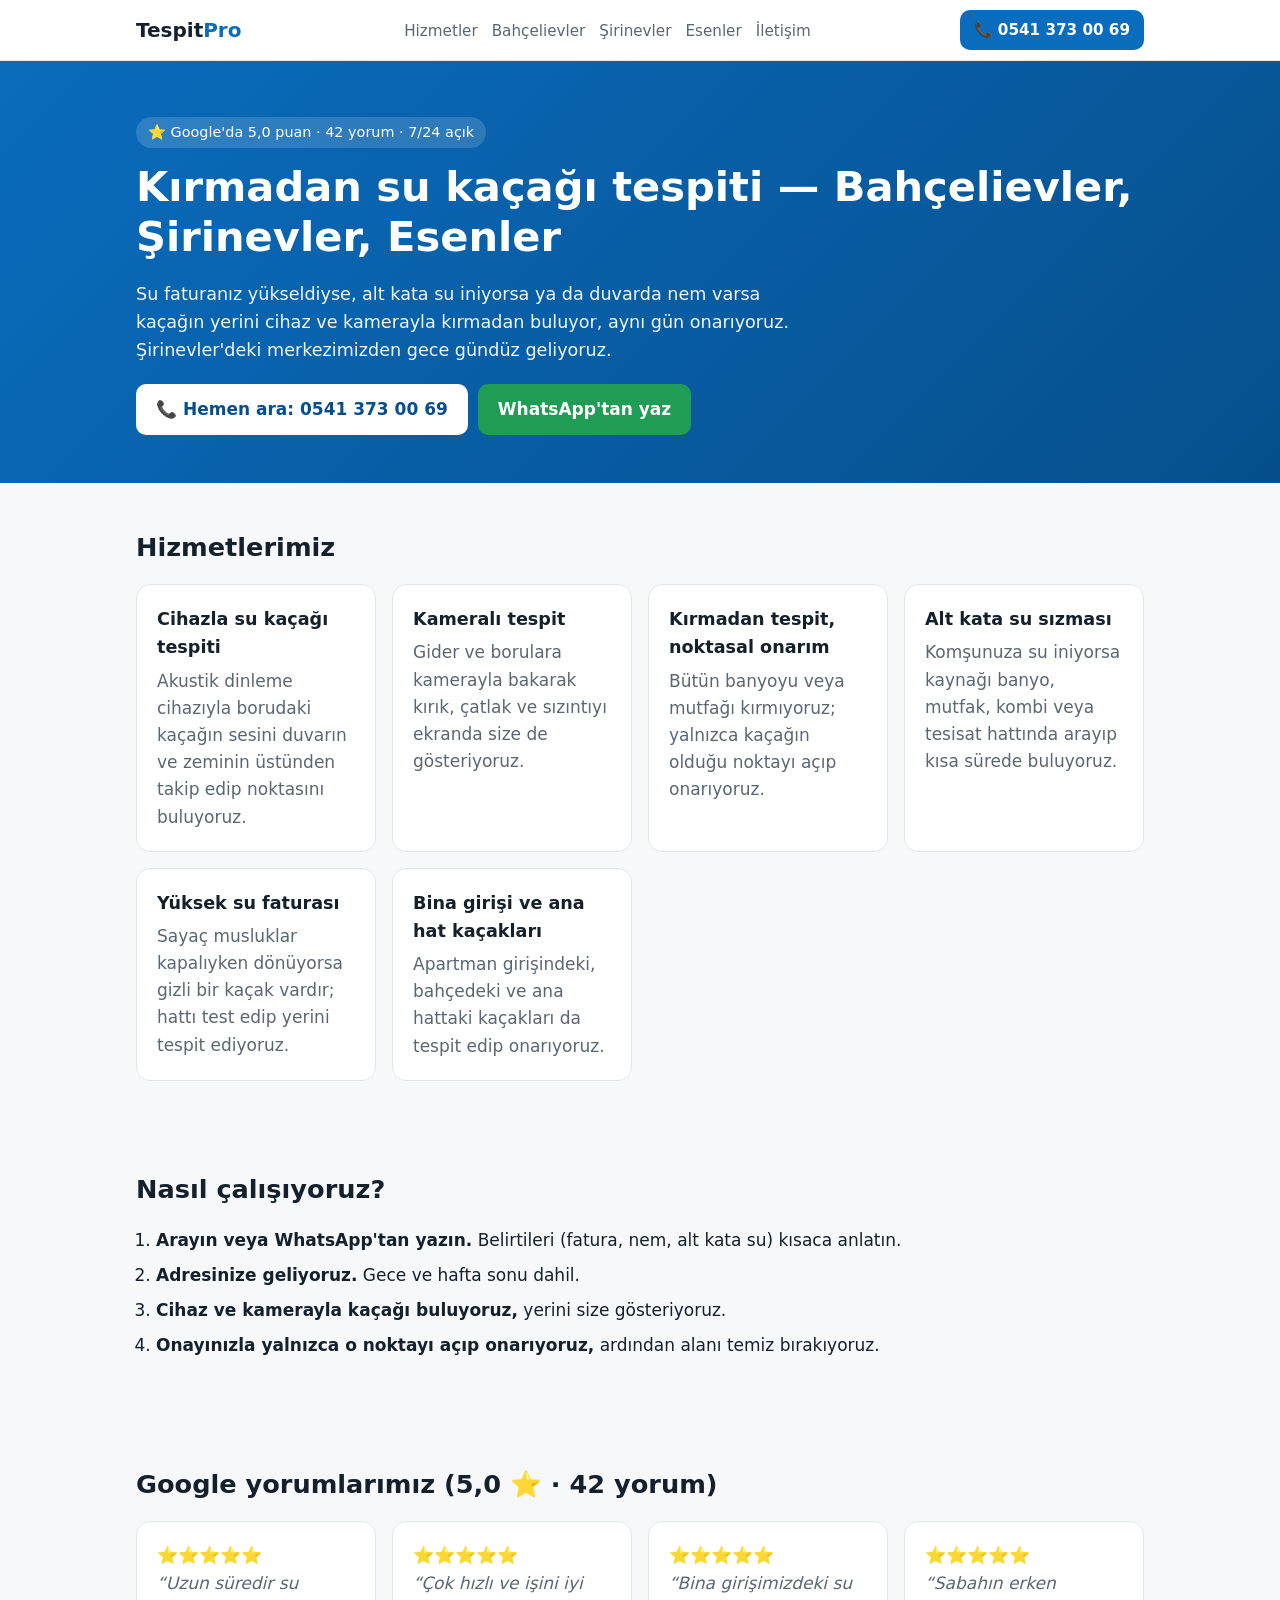
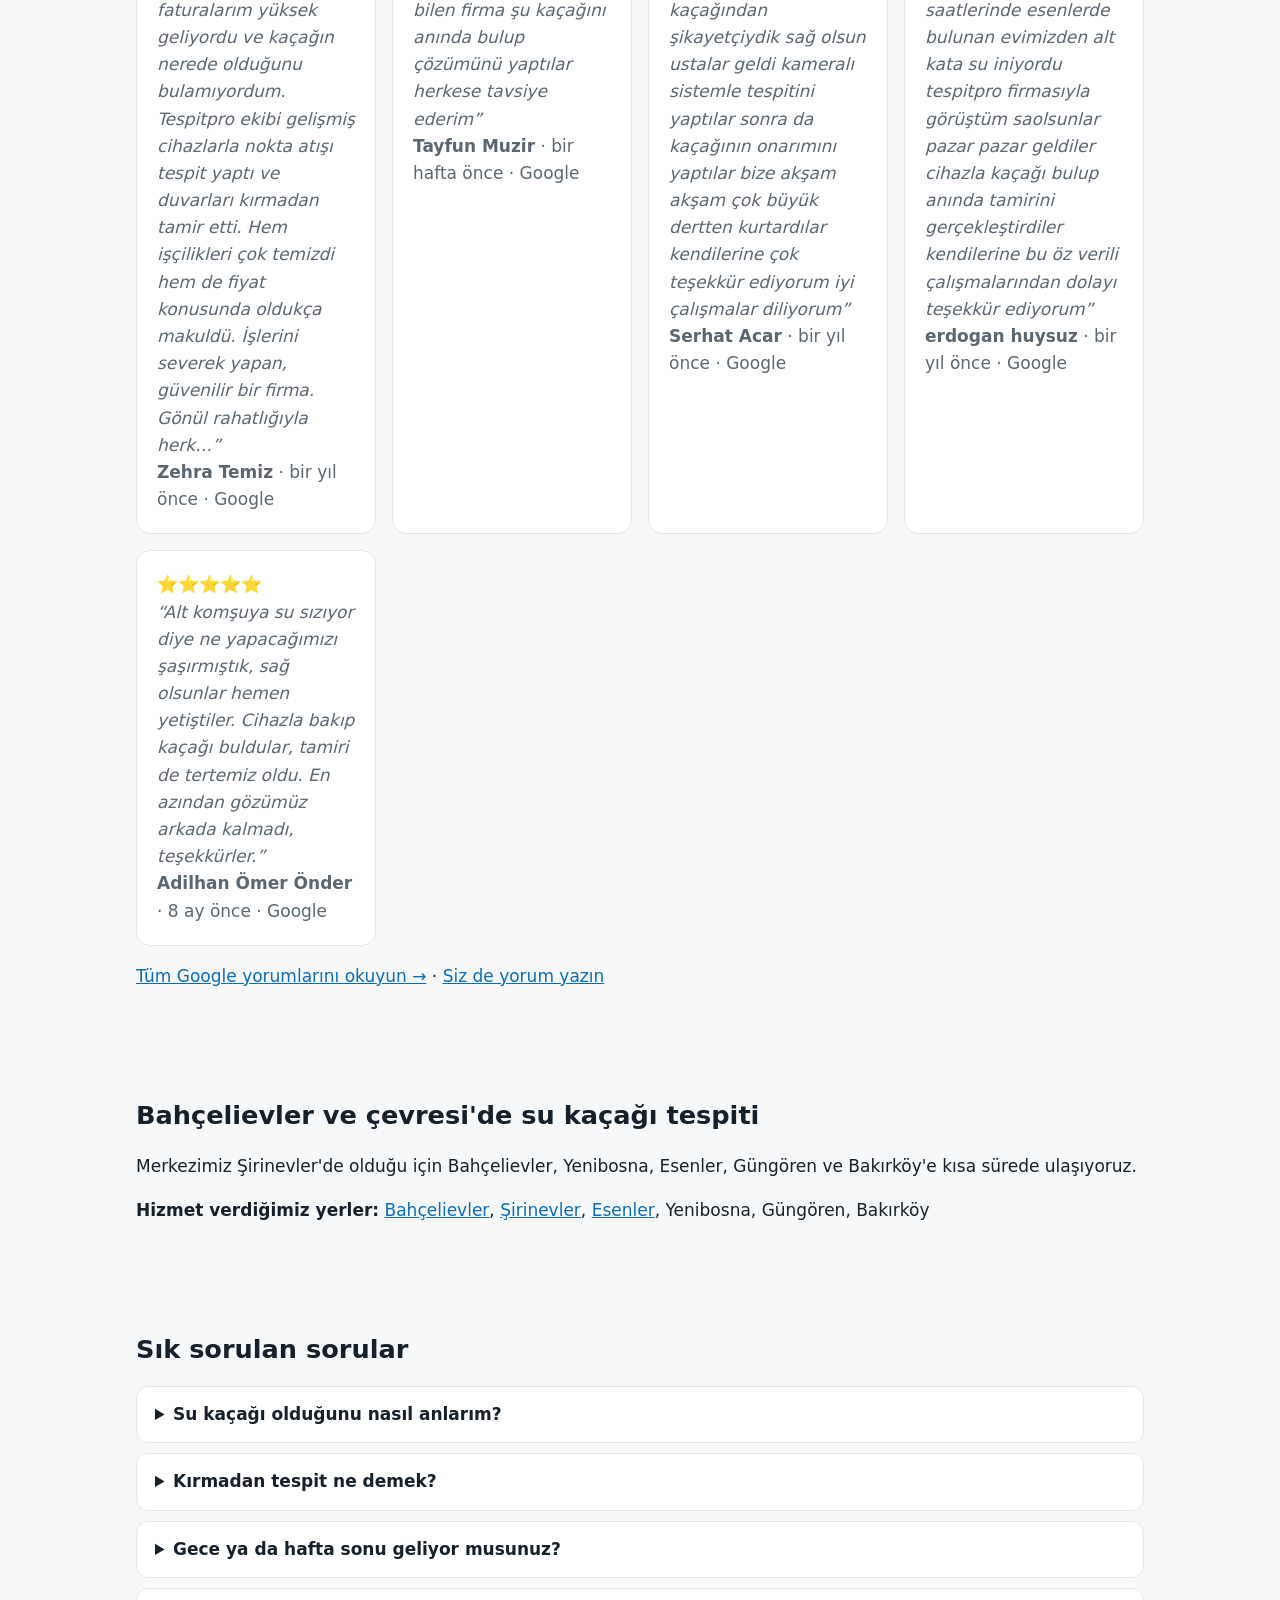
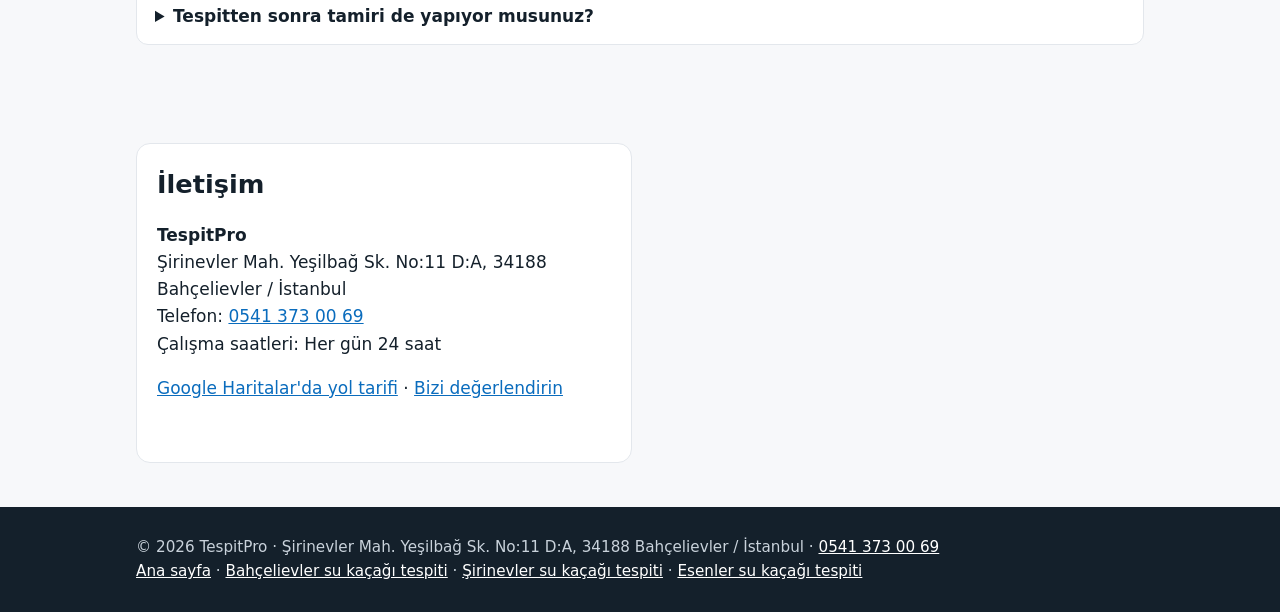
==== docs/index.html @ 996f7b0e "TespitPro site ilk sürüm" ====
<!doctype html>
<html lang="tr"><head>
<meta charset="utf-8"><meta name="viewport" content="width=device-width,initial-scale=1">
<title>TespitPro | Kırmadan Su Kaçağı Tespiti Bahçelievler · 7/24</title>
<meta name="description" content="Bahçelievler, Şirinevler ve Esenler'de cihazla ve kamerayla kırmadan su kaçağı tespiti ve onarımı. 7/24 hizmet: 0541 373 00 69.">
<link rel="canonical" href="https://bycasuz.github.io/tespitpro/">
<meta property="og:title" content="TespitPro | Kırmadan Su Kaçağı Tespiti Bahçelievler · 7/24"><meta property="og:description" content="Bahçelievler, Şirinevler ve Esenler'de cihazla ve kamerayla kırmadan su kaçağı tespiti ve onarımı. 7/24 hizmet: 0541 373 00 69.">
<meta property="og:type" content="website"><meta property="og:url" content="https://bycasuz.github.io/tespitpro/">
<meta property="og:locale" content="tr_TR">
<link rel="icon" href="logo.svg"><link rel="stylesheet" href="style.css">
<script type="application/ld+json">{"@context":"https://schema.org","@type":"Plumber","@id":"https://bycasuz.github.io/tespitpro/#isletme","name":"TespitPro","url":"https://bycasuz.github.io/tespitpro/","telephone":"+905413730069","image":"https://bycasuz.github.io/tespitpro/logo.svg","description":"Bahçelievler Şirinevler merkezli, cihazla ve kamerayla kırmadan su kaçağı tespiti ve onarımı. 7/24 hizmet.","address":{"@type":"PostalAddress","streetAddress":"Şirinevler Mah. Yeşilbağ Sk. No:11 D:A","addressLocality":"Bahçelievler","addressRegion":"İstanbul","postalCode":"34188","addressCountry":"TR"},"geo":{"@type":"GeoCoordinates","latitude":40.9978802,"longitude":28.8465744},"openingHoursSpecification":[{"@type":"OpeningHoursSpecification","dayOfWeek":["Monday","Tuesday","Wednesday","Thursday","Friday","Saturday","Sunday"],"opens":"00:00","closes":"23:59"}],"areaServed":[{"@type":"Place","name":"Bahçelievler, İstanbul"},{"@type":"Place","name":"Şirinevler, İstanbul"},{"@type":"Place","name":"Esenler, İstanbul"},{"@type":"Place","name":"Yenibosna, İstanbul"},{"@type":"Place","name":"Güngören, İstanbul"},{"@type":"Place","name":"Bakırköy, İstanbul"}],"hasMap":"https://maps.google.com/?cid=11539754779874183849","sameAs":["https://maps.google.com/?cid=11539754779874183849"],"knowsAbout":["Su kaçağı tespiti","Kırmadan su kaçağı tespiti","Kameralı su kaçağı tespiti","Su kaçağı onarımı"]}</script>
<script type="application/ld+json">{"@context":"https://schema.org","@type":"FAQPage","mainEntity":[{"@type":"Question","name":"Su kaçağı olduğunu nasıl anlarım?","acceptedAnswer":{"@type":"Answer","text":"En sık işaretler: su faturasının sebepsiz yükselmesi, musluklar kapalıyken sayacın dönmesi, alt kata su inmesi, duvarda veya zeminde nem, kabarma ve küf lekesi."}},{"@type":"Question","name":"Kırmadan tespit ne demek?","acceptedAnswer":{"@type":"Answer","text":"Kaçağın yeri duvar ve zemin kırılmadan, cihaz ve kamerayla bulunur. Onarım için yalnızca kaçağın olduğu nokta açılır; bütün banyo veya mutfak kırılmaz."}},{"@type":"Question","name":"Gece ya da hafta sonu geliyor musunuz?","acceptedAnswer":{"@type":"Answer","text":"Evet, 7 gün 24 saat çalışıyoruz. Alt kata su iniyorsa beklemeden arayın."}},{"@type":"Question","name":"Tespitten sonra tamiri de yapıyor musunuz?","acceptedAnswer":{"@type":"Answer","text":"Evet. Kaçağın yerini gösteriyor, onayınızla aynı ekip onarımı yapıyor."}}]}</script>
</head><body>
<header><div class="kap">
<a class="logo" href="./">Tespit<span>Pro</span></a>
<nav><a href="./#hizmetler">Hizmetler</a><a href="bahcelievler-su-kacagi-tespiti.html">Bahçelievler</a><a href="sirinevler-su-kacagi-tespiti.html">Şirinevler</a><a href="esenler-su-kacagi-tespiti.html">Esenler</a><a href="./#iletisim">İletişim</a></nav>
<a class="btn kucuk" href="tel:+905413730069">📞 0541 373 00 69</a>
</div></header>
<section class="hero"><div class="kap">
<div class="rozet">⭐ Google'da 5,0 puan · 42 yorum · 7/24 açık</div>
<h1>Kırmadan su kaçağı tespiti — Bahçelievler, Şirinevler, Esenler</h1>
<p>Su faturanız yükseldiyse, alt kata su iniyorsa ya da duvarda nem varsa kaçağın yerini cihaz ve kamerayla kırmadan buluyor, aynı gün onarıyoruz. Şirinevler'deki merkezimizden gece gündüz geliyoruz.</p>
<div class="btnler"><a class="btn" href="tel:+905413730069">📞 Hemen ara: 0541 373 00 69</a><a class="btn wa" href="https://wa.me/905413730069?text=Merhaba%2C%20su%20ka%C3%A7a%C4%9F%C4%B1%20tespiti%20i%C3%A7in%20bilgi%20almak%20istiyorum.">WhatsApp'tan yaz</a></div>
</div></section>
<main><section id="hizmetler"><div class="kap"><h2>Hizmetlerimiz</h2><div class="izgara">
<div class="kart"><h3>Cihazla su kaçağı tespiti</h3><p>Akustik dinleme cihazıyla borudaki kaçağın sesini duvarın ve zeminin üstünden takip edip noktasını buluyoruz.</p></div>
<div class="kart"><h3>Kameralı tespit</h3><p>Gider ve borulara kamerayla bakarak kırık, çatlak ve sızıntıyı ekranda size de gösteriyoruz.</p></div>
<div class="kart"><h3>Kırmadan tespit, noktasal onarım</h3><p>Bütün banyoyu veya mutfağı kırmıyoruz; yalnızca kaçağın olduğu noktayı açıp onarıyoruz.</p></div>
<div class="kart"><h3>Alt kata su sızması</h3><p>Komşunuza su iniyorsa kaynağı banyo, mutfak, kombi veya tesisat hattında arayıp kısa sürede buluyoruz.</p></div>
<div class="kart"><h3>Yüksek su faturası</h3><p>Sayaç musluklar kapalıyken dönüyorsa gizli bir kaçak vardır; hattı test edip yerini tespit ediyoruz.</p></div>
<div class="kart"><h3>Bina girişi ve ana hat kaçakları</h3><p>Apartman girişindeki, bahçedeki ve ana hattaki kaçakları da tespit edip onarıyoruz.</p></div>
</div></div></section><section><div class="kap"><h2>Nasıl çalışıyoruz?</h2><ol class="adim">
<li><strong>Arayın veya WhatsApp'tan yazın.</strong> Belirtileri (fatura, nem, alt kata su) kısaca anlatın.</li>
<li><strong>Adresinize geliyoruz.</strong> Gece ve hafta sonu dahil.</li>
<li><strong>Cihaz ve kamerayla kaçağı buluyoruz,</strong> yerini size gösteriyoruz.</li>
<li><strong>Onayınızla yalnızca o noktayı açıp onarıyoruz,</strong> ardından alanı temiz bırakıyoruz.</li>
</ol></div></section><section id="yorumlar"><div class="kap"><h2>Google yorumlarımız (5,0 ⭐ · 42 yorum)</h2><div class="izgara">
<div class="kart"><p>⭐⭐⭐⭐⭐</p><p class="yorum">“Uzun süredir su faturalarım yüksek geliyordu ve kaçağın nerede olduğunu bulamıyordum. Tespitpro ekibi gelişmiş cihazlarla nokta atışı tespit yaptı ve duvarları kırmadan tamir etti. Hem işçilikleri çok temizdi hem de fiyat konusunda oldukça makuldü. İşlerini severek yapan, güvenilir bir firma. Gönül rahatlığıyla herk…”</p><p><strong>Zehra Temiz</strong> · bir yıl önce · Google</p></div>
<div class="kart"><p>⭐⭐⭐⭐⭐</p><p class="yorum">“Çok hızlı ve işini iyi bilen firma şu kaçağını anında bulup çözümünü yaptılar herkese tavsiye ederim”</p><p><strong>Tayfun Muzir</strong> · bir hafta önce · Google</p></div>
<div class="kart"><p>⭐⭐⭐⭐⭐</p><p class="yorum">“Bina girişimizdeki su kaçağından şikayetçiydik sağ olsun ustalar geldi kameralı sistemle tespitini yaptılar sonra da kaçağının onarımını yaptılar bize akşam akşam çok büyük dertten kurtardılar kendilerine çok teşekkür ediyorum iyi çalışmalar diliyorum”</p><p><strong>Serhat Acar</strong> · bir yıl önce · Google</p></div>
<div class="kart"><p>⭐⭐⭐⭐⭐</p><p class="yorum">“Sabahın erken saatlerinde esenlerde bulunan evimizden alt kata su iniyordu tespitpro firmasıyla görüştüm saolsunlar pazar pazar geldiler cihazla kaçağı bulup anında tamirini gerçekleştirdiler kendilerine bu öz verili çalışmalarından dolayı teşekkür ediyorum”</p><p><strong>erdogan huysuz</strong> · bir yıl önce · Google</p></div>
<div class="kart"><p>⭐⭐⭐⭐⭐</p><p class="yorum">“Alt komşuya su sızıyor diye ne yapacağımızı şaşırmıştık, sağ olsunlar hemen yetiştiler. Cihazla bakıp kaçağı buldular, tamiri de tertemiz oldu. En azından gözümüz arkada kalmadı, teşekkürler.”</p><p><strong>Adilhan Ömer Önder</strong> · 8 ay önce · Google</p></div>
</div><p><a href="https://maps.google.com/?cid=11539754779874183849">Tüm Google yorumlarını okuyun →</a> · <a href="https://search.google.com/local/writereview?placeid=ChIJu-e2S3qlyhQRqUqEAdVxJaA">Siz de yorum yazın</a></p></div></section><section><div class="kap"><h2>Bahçelievler ve çevresi'de su kaçağı tespiti</h2><p>Merkezimiz Şirinevler'de olduğu için Bahçelievler, Yenibosna, Esenler, Güngören ve Bakırköy'e kısa sürede ulaşıyoruz.</p>
<p><strong>Hizmet verdiğimiz yerler:</strong> <a href="bahcelievler-su-kacagi-tespiti.html">Bahçelievler</a>, <a href="sirinevler-su-kacagi-tespiti.html">Şirinevler</a>, <a href="esenler-su-kacagi-tespiti.html">Esenler</a>, Yenibosna, Güngören, Bakırköy</p></div></section>
<section><div class="kap"><h2>Sık sorulan sorular</h2>
<details><summary>Su kaçağı olduğunu nasıl anlarım?</summary><p>En sık işaretler: su faturasının sebepsiz yükselmesi, musluklar kapalıyken sayacın dönmesi, alt kata su inmesi, duvarda veya zeminde nem, kabarma ve küf lekesi.</p></details>
<details><summary>Kırmadan tespit ne demek?</summary><p>Kaçağın yeri duvar ve zemin kırılmadan, cihaz ve kamerayla bulunur. Onarım için yalnızca kaçağın olduğu nokta açılır; bütün banyo veya mutfak kırılmaz.</p></details>
<details><summary>Gece ya da hafta sonu geliyor musunuz?</summary><p>Evet, 7 gün 24 saat çalışıyoruz. Alt kata su iniyorsa beklemeden arayın.</p></details>
<details><summary>Tespitten sonra tamiri de yapıyor musunuz?</summary><p>Evet. Kaçağın yerini gösteriyor, onayınızla aynı ekip onarımı yapıyor.</p></details>
</div></section>
<section id="iletisim"><div class="kap izgara">
<div class="nap"><h2>İletişim</h2>
<p><strong>TespitPro</strong><br>Şirinevler Mah. Yeşilbağ Sk. No:11 D:A, 34188 Bahçelievler / İstanbul<br>Telefon: <a href="tel:+905413730069">0541 373 00 69</a><br>Çalışma saatleri: Her gün 24 saat</p>
<p><a href="https://maps.google.com/?cid=11539754779874183849">Google Haritalar'da yol tarifi</a> · <a href="https://search.google.com/local/writereview?placeid=ChIJu-e2S3qlyhQRqUqEAdVxJaA">Bizi değerlendirin</a></p></div>
<iframe loading="lazy" title="TespitPro konumu" src="https://maps.google.com/maps?q=40.9978802,28.8465744&z=15&output=embed"></iframe>
</div></section>
</main>
<footer><div class="kap">© 2026 TespitPro · Şirinevler Mah. Yeşilbağ Sk. No:11 D:A, 34188 Bahçelievler / İstanbul · <a href="tel:+905413730069">0541 373 00 69</a><br>
<a href="./">Ana sayfa</a> · <a href="bahcelievler-su-kacagi-tespiti.html">Bahçelievler su kaçağı tespiti</a> · <a href="sirinevler-su-kacagi-tespiti.html">Şirinevler su kaçağı tespiti</a> · <a href="esenler-su-kacagi-tespiti.html">Esenler su kaçağı tespiti</a></div></footer>
<div class="sabit"><a class="btn" href="tel:+905413730069">📞 Ara</a><a class="btn wa" href="https://wa.me/905413730069?text=Merhaba%2C%20su%20ka%C3%A7a%C4%9F%C4%B1%20tespiti%20i%C3%A7in%20bilgi%20almak%20istiyorum.">WhatsApp</a></div>
</body></html>
---- docs/style.css ----
:root{--bg:#f7f8fa;--kart:#fff;--yazi:#14202b;--soluk:#5a6773;--ana:#0a6cbd;--ana2:#064f8c;--yesil:#1f9d55;--cizgi:#e3e7ec}
*{box-sizing:border-box}
body{margin:0;font:17px/1.6 system-ui,-apple-system,"Segoe UI",Roboto,Arial,sans-serif;background:var(--bg);color:var(--yazi)}
a{color:var(--ana)}
.kap{max-width:1040px;margin:0 auto;padding:0 16px}
header{background:#fff;border-bottom:1px solid var(--cizgi);position:sticky;top:0;z-index:5}
header .kap{display:flex;align-items:center;justify-content:space-between;gap:12px;padding-top:10px;padding-bottom:10px}
.logo{font-weight:800;font-size:1.25rem;color:var(--yazi);text-decoration:none}
.logo span{color:var(--ana)}
nav a{margin-left:14px;text-decoration:none;color:var(--soluk);font-size:.95rem}
.btn{display:inline-block;padding:12px 20px;border-radius:10px;font-weight:700;text-decoration:none;color:#fff;background:var(--ana)}
.btn:hover{background:var(--ana2)}
.btn.wa{background:var(--yesil)}
.btn.kucuk{padding:8px 14px;font-size:.95rem}
.hero{background:linear-gradient(135deg,#0a6cbd,#064f8c);color:#fff;padding:56px 0 48px}
.hero h1{font-size:clamp(1.7rem,4.5vw,2.6rem);line-height:1.2;margin:0 0 12px}
.hero p{font-size:1.1rem;max-width:680px;opacity:.95}
.hero .btnler{display:flex;flex-wrap:wrap;gap:10px;margin-top:20px}
.hero .btn{background:#fff;color:var(--ana2)}
.hero .btn.wa{background:var(--yesil);color:#fff}
.rozet{display:inline-block;background:rgba(255,255,255,.15);border-radius:999px;padding:4px 12px;font-size:.9rem;margin-bottom:14px}
section{padding:44px 0}
h2{font-size:1.6rem;margin:0 0 16px}
.izgara{display:grid;grid-template-columns:repeat(auto-fit,minmax(240px,1fr));gap:16px}
.kart{background:var(--kart);border:1px solid var(--cizgi);border-radius:14px;padding:20px}
.kart h3{margin:0 0 6px;font-size:1.1rem}
.kart p{margin:0;color:var(--soluk)}
ol.adim{padding-left:20px}ol.adim li{margin-bottom:8px}
details{background:#fff;border:1px solid var(--cizgi);border-radius:12px;padding:14px 18px;margin-bottom:10px}
summary{font-weight:700;cursor:pointer}
.yorum{font-style:italic}
.nap{background:#fff;border:1px solid var(--cizgi);border-radius:14px;padding:20px}
iframe{width:100%;height:320px;border:0;border-radius:14px}
footer{background:#14202b;color:#c9d2db;padding:28px 0;font-size:.95rem}
footer a{color:#fff}
.sabit{position:fixed;left:0;right:0;bottom:0;display:none;gap:8px;padding:10px 16px;background:#fff;border-top:1px solid var(--cizgi)}
.sabit .btn{flex:1;text-align:center}
@media(max-width:700px){nav{display:none}.sabit{display:flex}body{padding-bottom:70px}}
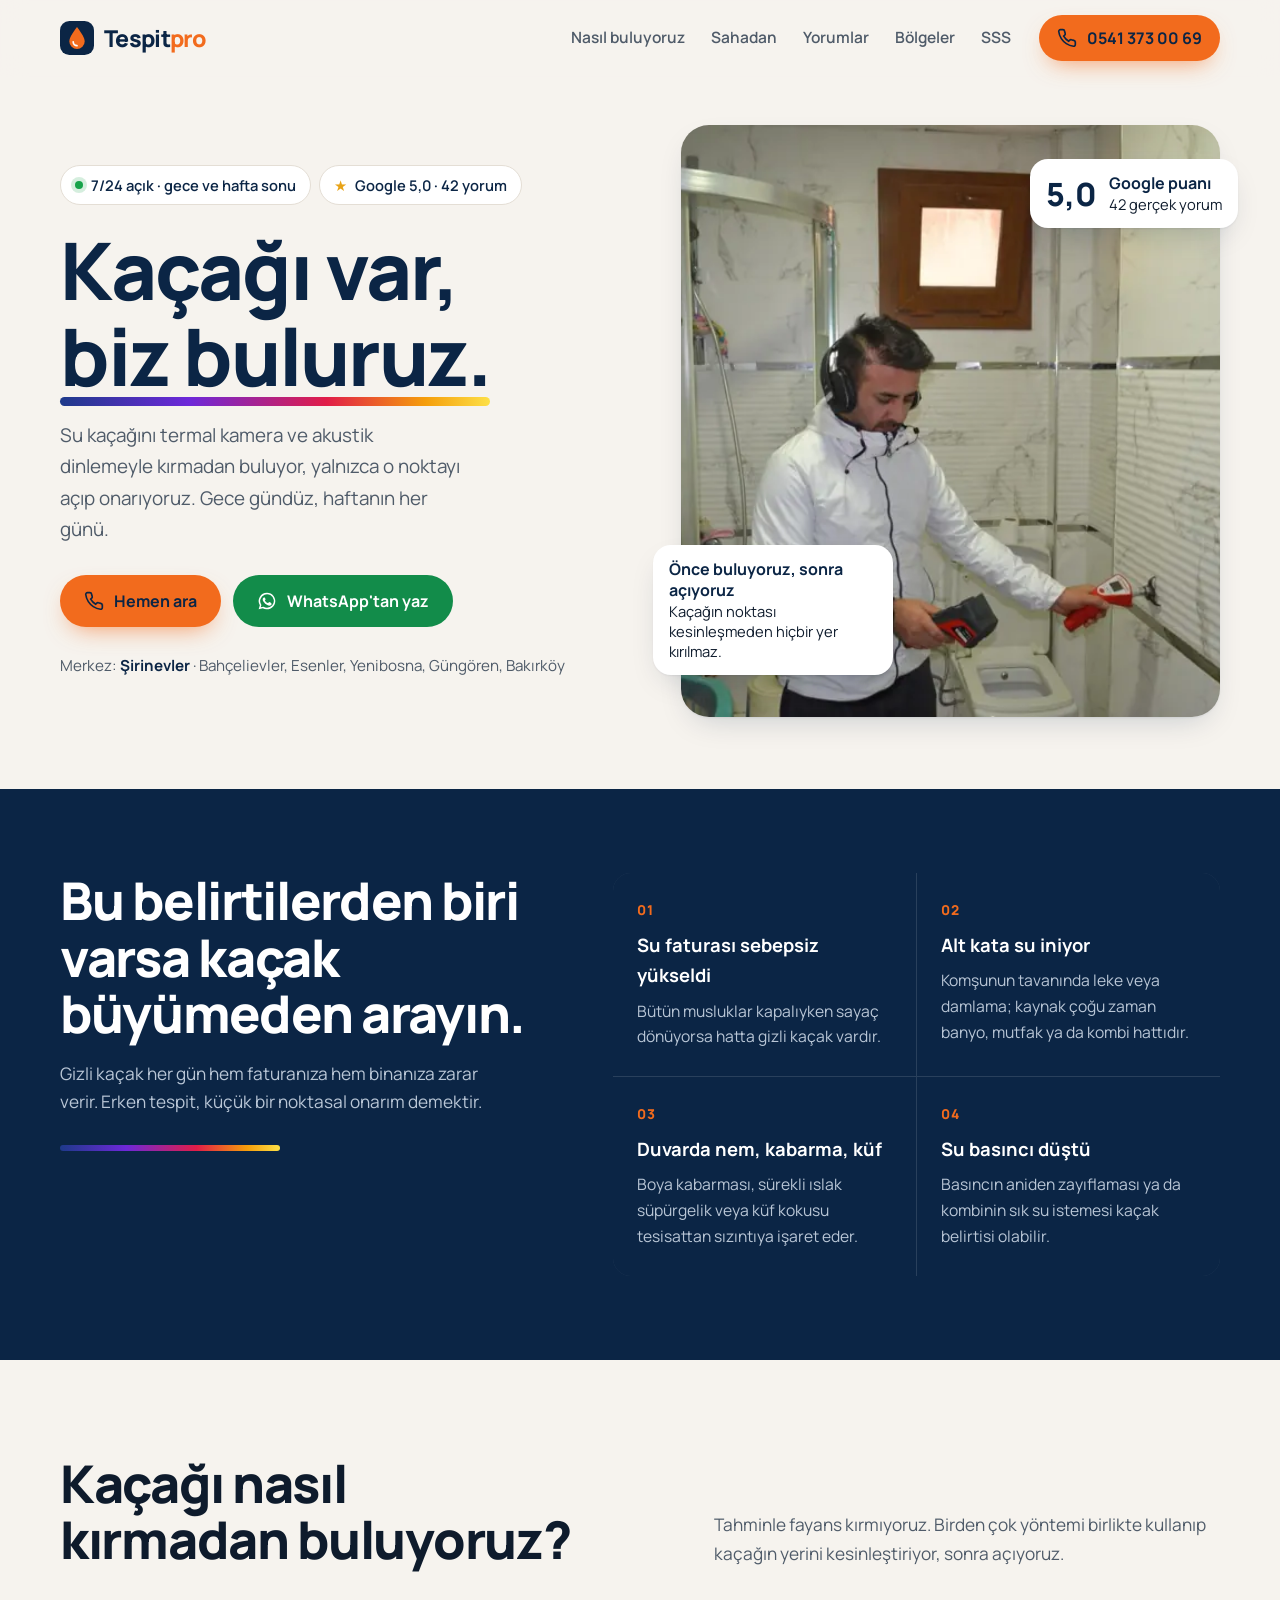
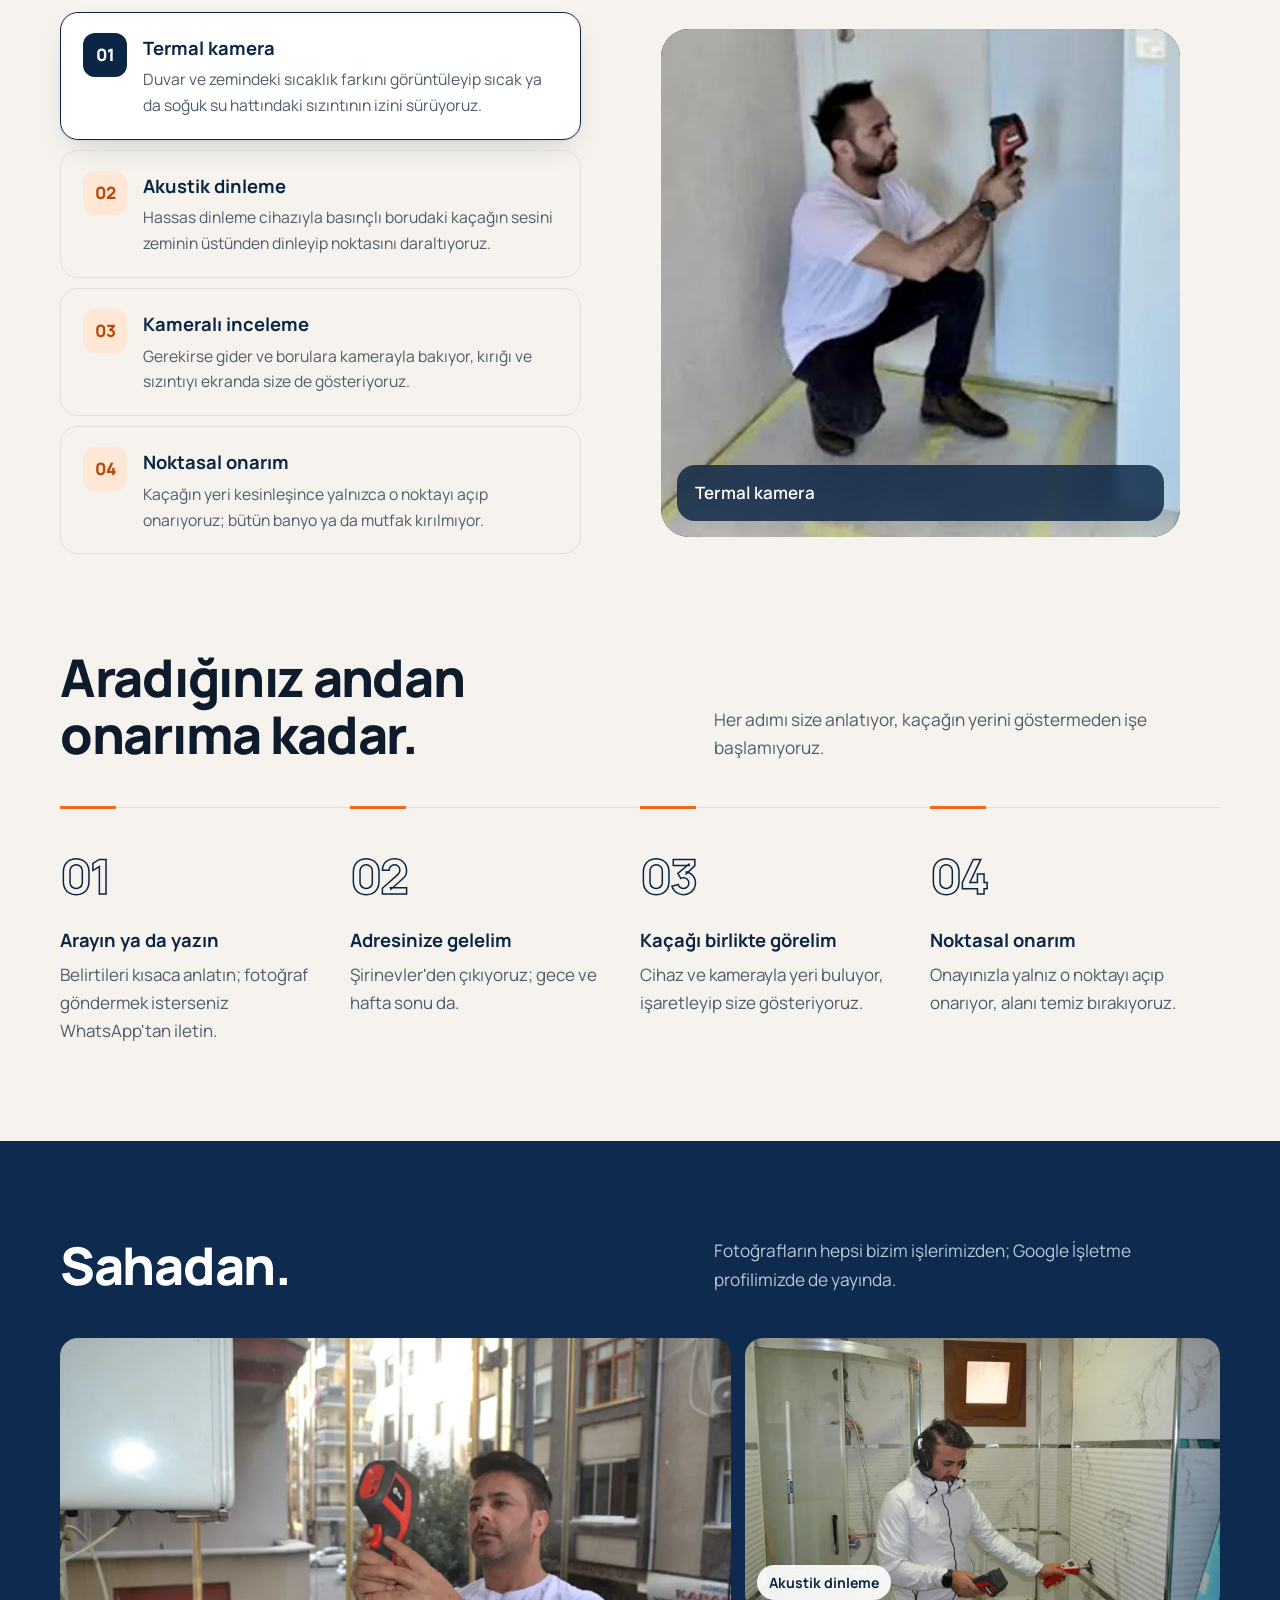
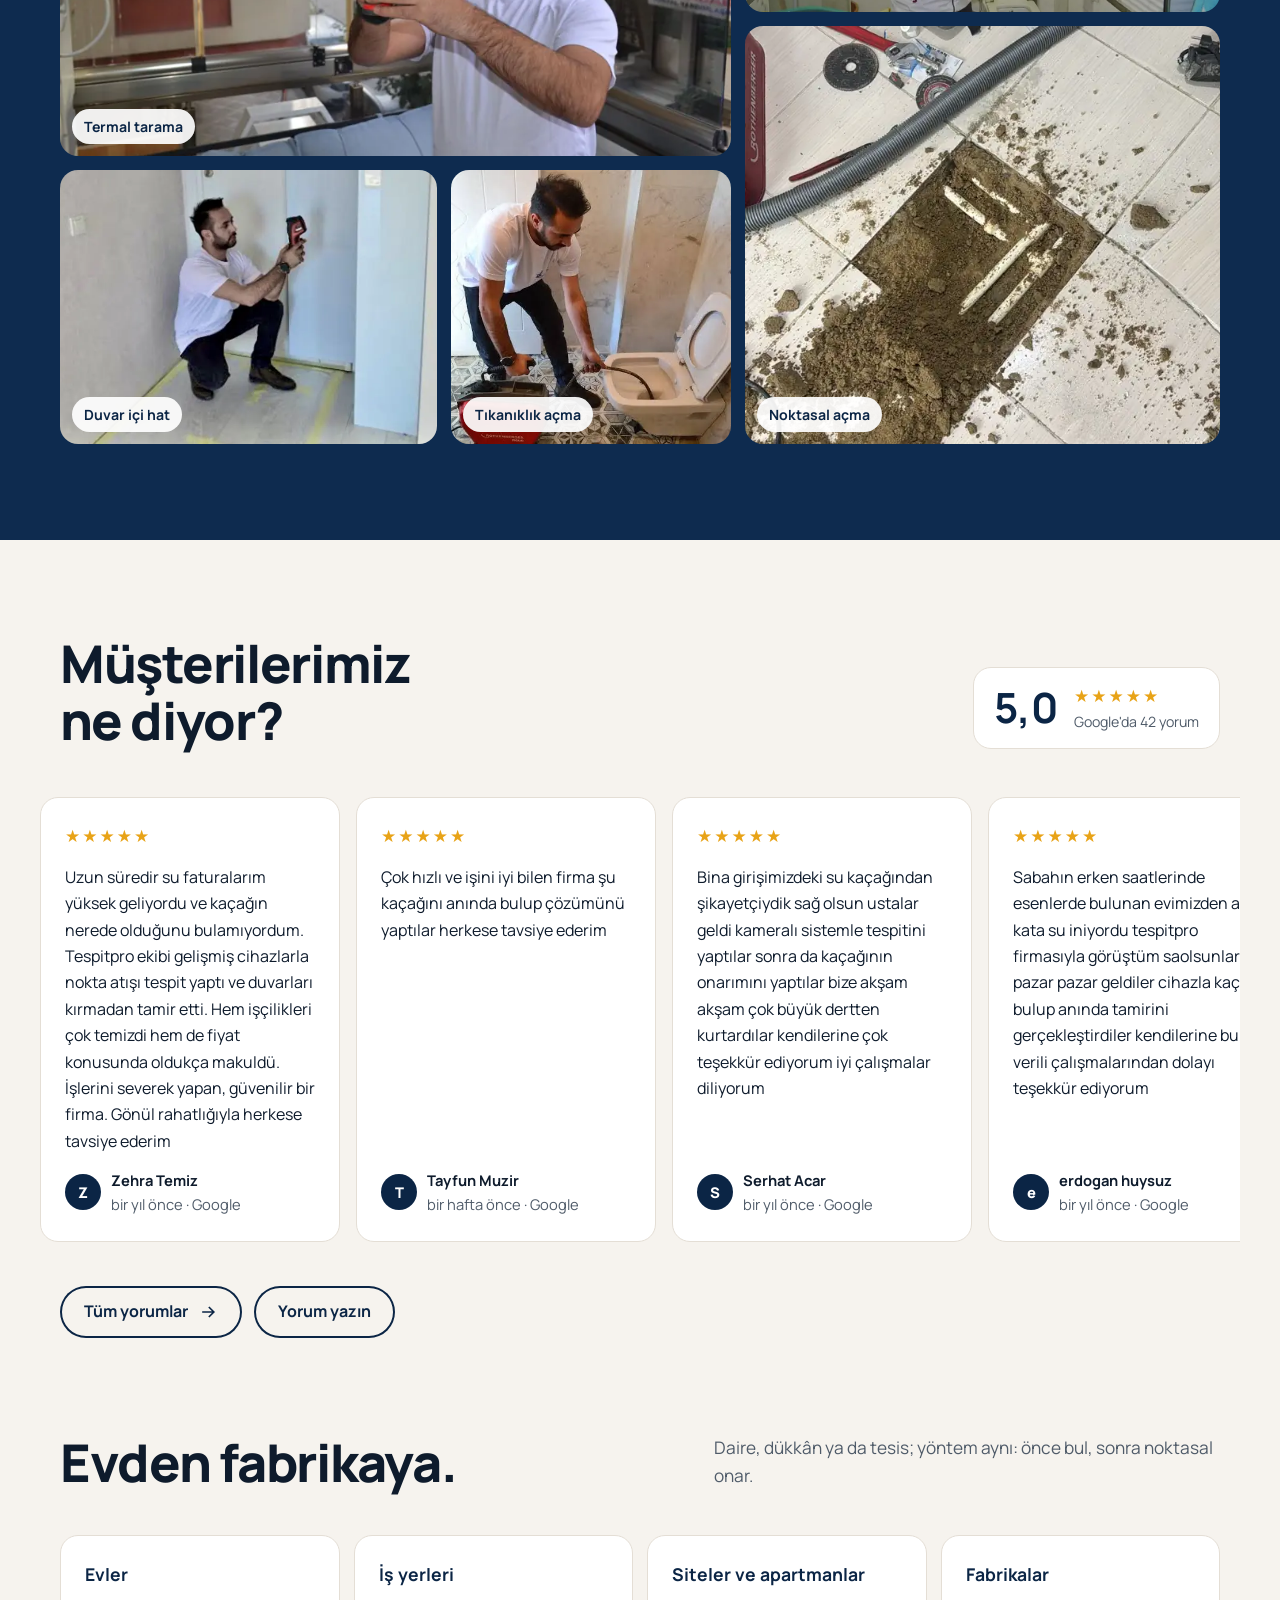
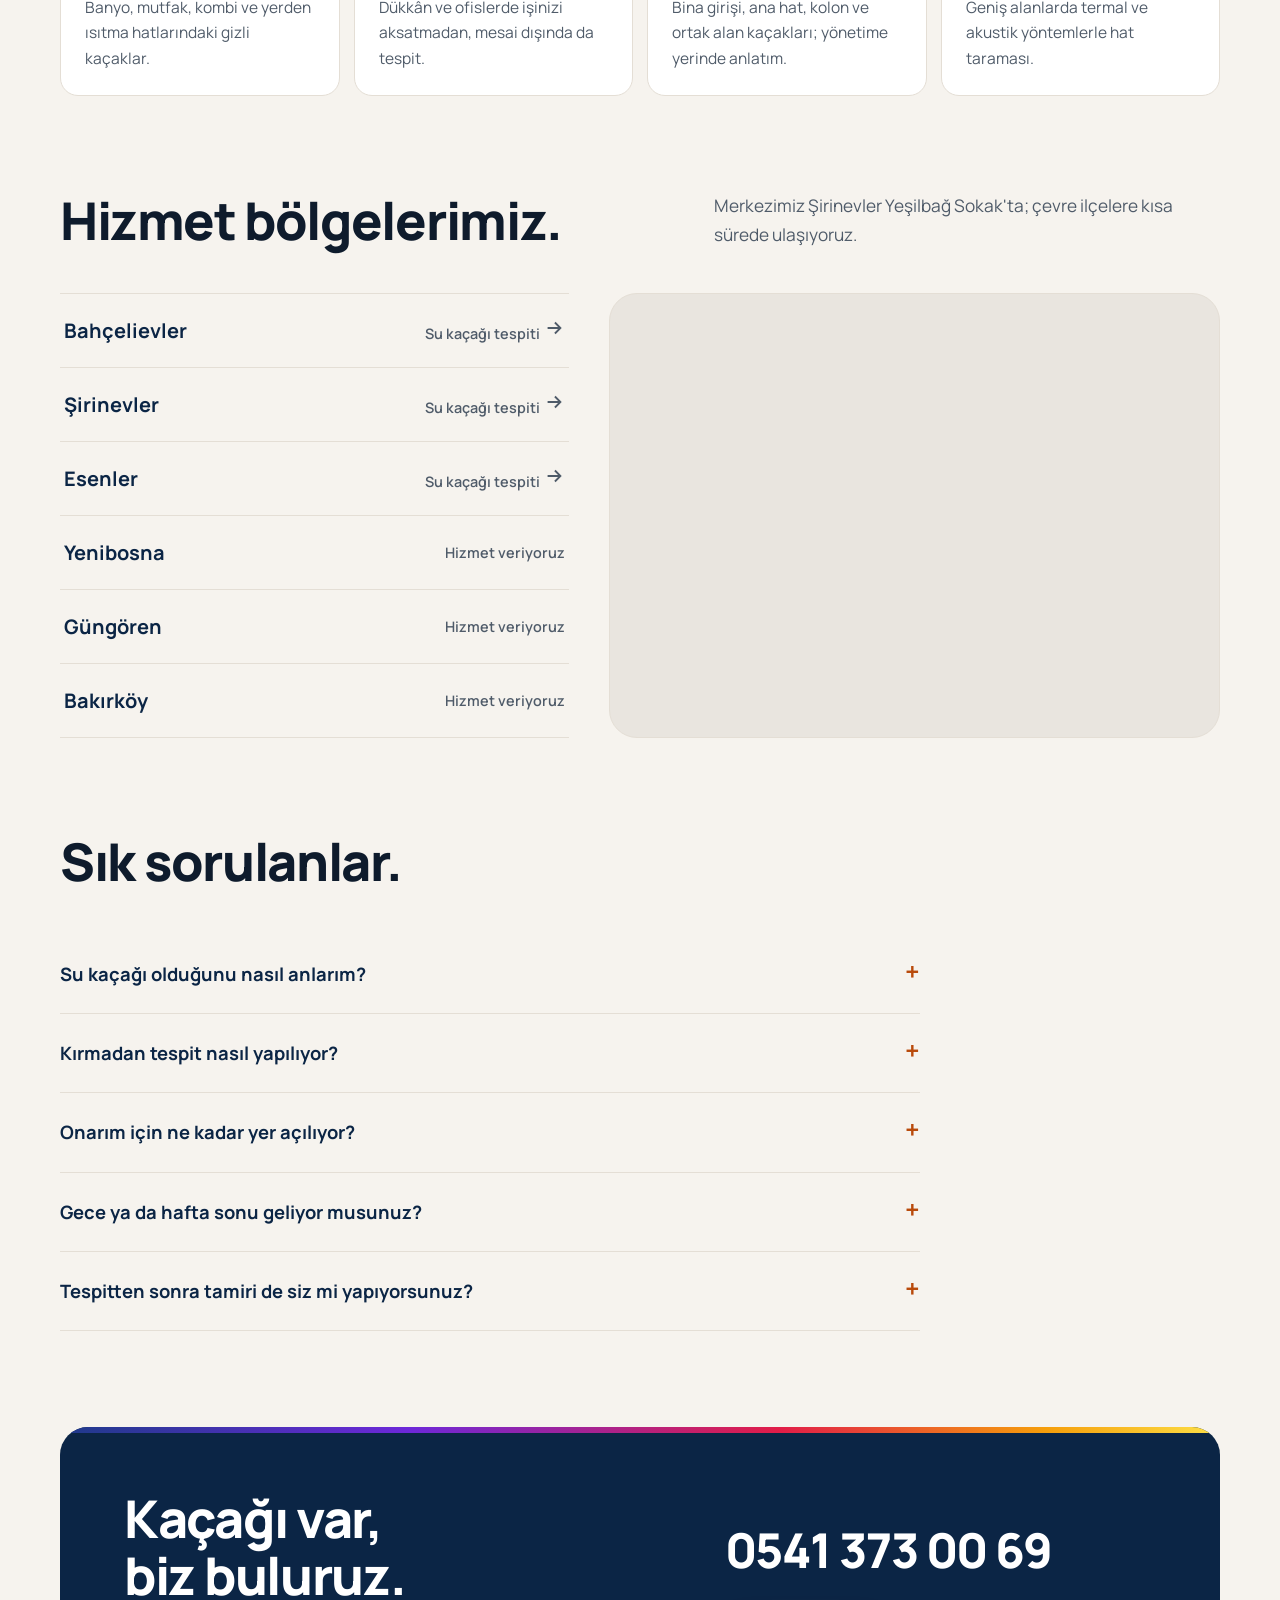
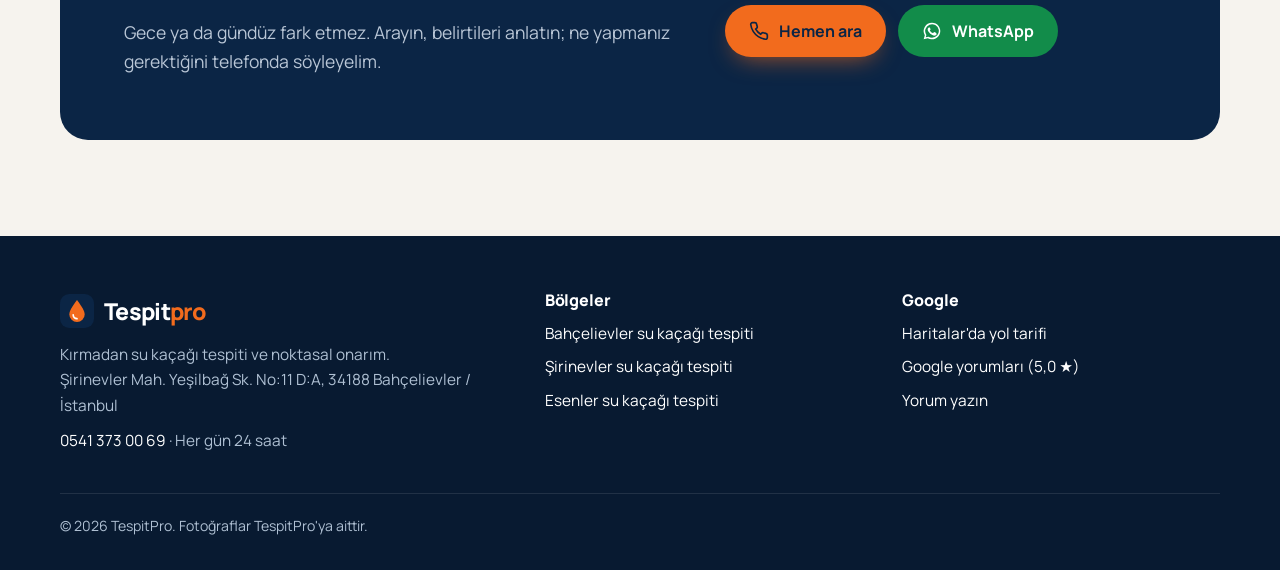
==== commit 4912d265: "Premium tasarım: gerçek fotoğraflar, canlı Google yorumları, yöntem sekmeleri, bölge sayfaları" ====
--- a/docs/index.html
+++ b/docs/index.html
@@ -1,61 +1,123 @@
 <!doctype html>
 <html lang="tr"><head>
-<meta charset="utf-8"><meta name="viewport" content="width=device-width,initial-scale=1">
-<title>TespitPro | Kırmadan Su Kaçağı Tespiti Bahçelievler · 7/24</title>
-<meta name="description" content="Bahçelievler, Şirinevler ve Esenler'de cihazla ve kamerayla kırmadan su kaçağı tespiti ve onarımı. 7/24 hizmet: 0541 373 00 69.">
+<meta charset="utf-8"><meta name="viewport" content="width=device-width,initial-scale=1,viewport-fit=cover">
+<title>TespitPro | Kırmadan Su Kaçağı Tespiti · Bahçelievler, Şirinevler · 7/24</title>
+<meta name="description" content="Termal kamera ve akustik dinleme ile kırmadan su kaçağı tespiti, noktasal onarım. Bahçelievler, Şirinevler, Esenler · 7/24 · 0541 373 00 69.">
 <link rel="canonical" href="https://bycasuz.github.io/tespitpro/">
-<meta property="og:title" content="TespitPro | Kırmadan Su Kaçağı Tespiti Bahçelievler · 7/24"><meta property="og:description" content="Bahçelievler, Şirinevler ve Esenler'de cihazla ve kamerayla kırmadan su kaçağı tespiti ve onarımı. 7/24 hizmet: 0541 373 00 69.">
+<meta name="theme-color" content="#0B2545">
+<meta property="og:title" content="TespitPro | Kırmadan Su Kaçağı Tespiti · Bahçelievler, Şirinevler · 7/24"><meta property="og:description" content="Termal kamera ve akustik dinleme ile kırmadan su kaçağı tespiti, noktasal onarım. Bahçelievler, Şirinevler, Esenler · 7/24 · 0541 373 00 69.">
 <meta property="og:type" content="website"><meta property="og:url" content="https://bycasuz.github.io/tespitpro/">
-<meta property="og:locale" content="tr_TR">
-<link rel="icon" href="logo.svg"><link rel="stylesheet" href="style.css">
-<script type="application/ld+json">{"@context":"https://schema.org","@type":"Plumber","@id":"https://bycasuz.github.io/tespitpro/#isletme","name":"TespitPro","url":"https://bycasuz.github.io/tespitpro/","telephone":"+905413730069","image":"https://bycasuz.github.io/tespitpro/logo.svg","description":"Bahçelievler Şirinevler merkezli, cihazla ve kamerayla kırmadan su kaçağı tespiti ve onarımı. 7/24 hizmet.","address":{"@type":"PostalAddress","streetAddress":"Şirinevler Mah. Yeşilbağ Sk. No:11 D:A","addressLocality":"Bahçelievler","addressRegion":"İstanbul","postalCode":"34188","addressCountry":"TR"},"geo":{"@type":"GeoCoordinates","latitude":40.9978802,"longitude":28.8465744},"openingHoursSpecification":[{"@type":"OpeningHoursSpecification","dayOfWeek":["Monday","Tuesday","Wednesday","Thursday","Friday","Saturday","Sunday"],"opens":"00:00","closes":"23:59"}],"areaServed":[{"@type":"Place","name":"Bahçelievler, İstanbul"},{"@type":"Place","name":"Şirinevler, İstanbul"},{"@type":"Place","name":"Esenler, İstanbul"},{"@type":"Place","name":"Yenibosna, İstanbul"},{"@type":"Place","name":"Güngören, İstanbul"},{"@type":"Place","name":"Bakırköy, İstanbul"}],"hasMap":"https://maps.google.com/?cid=11539754779874183849","sameAs":["https://maps.google.com/?cid=11539754779874183849"],"knowsAbout":["Su kaçağı tespiti","Kırmadan su kaçağı tespiti","Kameralı su kaçağı tespiti","Su kaçağı onarımı"]}</script>
-<script type="application/ld+json">{"@context":"https://schema.org","@type":"FAQPage","mainEntity":[{"@type":"Question","name":"Su kaçağı olduğunu nasıl anlarım?","acceptedAnswer":{"@type":"Answer","text":"En sık işaretler: su faturasının sebepsiz yükselmesi, musluklar kapalıyken sayacın dönmesi, alt kata su inmesi, duvarda veya zeminde nem, kabarma ve küf lekesi."}},{"@type":"Question","name":"Kırmadan tespit ne demek?","acceptedAnswer":{"@type":"Answer","text":"Kaçağın yeri duvar ve zemin kırılmadan, cihaz ve kamerayla bulunur. Onarım için yalnızca kaçağın olduğu nokta açılır; bütün banyo veya mutfak kırılmaz."}},{"@type":"Question","name":"Gece ya da hafta sonu geliyor musunuz?","acceptedAnswer":{"@type":"Answer","text":"Evet, 7 gün 24 saat çalışıyoruz. Alt kata su iniyorsa beklemeden arayın."}},{"@type":"Question","name":"Tespitten sonra tamiri de yapıyor musunuz?","acceptedAnswer":{"@type":"Answer","text":"Evet. Kaçağın yerini gösteriyor, onayınızla aynı ekip onarımı yapıyor."}}]}</script>
+<meta property="og:image" content="https://bycasuz.github.io/tespitpro/img/og.jpg"><meta property="og:locale" content="tr_TR"><meta name="twitter:card" content="summary_large_image">
+<meta name="geo.region" content="TR-34"><meta name="geo.placename" content="Bahçelievler, İstanbul"><meta name="geo.position" content="40.9978802;28.8465744">
+<link rel="icon" href="logo.svg" type="image/svg+xml">
+<link rel="preconnect" href="https://fonts.googleapis.com"><link rel="preconnect" href="https://fonts.gstatic.com" crossorigin>
+<link href="https://fonts.googleapis.com/css2?family=Manrope:wght@400;600;700;800&display=swap" rel="stylesheet">
+<link rel="preload" as="image" href="img/akustik-banyo-800.webp" imagesrcset="img/akustik-banyo-800.webp 800w, img/akustik-banyo-1600.webp 1600w" imagesizes="(max-width:980px) 100vw, 50vw">
+<link rel="stylesheet" href="style.css">
+<script type="application/ld+json">{"@context":"https://schema.org","@type":"Plumber","@id":"https://bycasuz.github.io/tespitpro/#isletme","name":"TespitPro","slogan":"Kaçağı var, biz buluruz!","url":"https://bycasuz.github.io/tespitpro/","telephone":"+905413730069","image":["https://bycasuz.github.io/tespitpro/img/og.jpg","https://bycasuz.github.io/tespitpro/img/termal-duvar-1600.webp"],"logo":"https://bycasuz.github.io/tespitpro/logo.svg","description":"Bahçelievler Şirinevler merkezli; termal kamera, akustik dinleme ve kamerayla kırmadan su kaçağı tespiti ve noktasal onarım. 7/24 hizmet.","address":{"@type":"PostalAddress","streetAddress":"Şirinevler Mah. Yeşilbağ Sk. No:11 D:A","addressLocality":"Bahçelievler","addressRegion":"İstanbul","postalCode":"34188","addressCountry":"TR"},"geo":{"@type":"GeoCoordinates","latitude":40.9978802,"longitude":28.8465744},"openingHoursSpecification":[{"@type":"OpeningHoursSpecification","dayOfWeek":["Monday","Tuesday","Wednesday","Thursday","Friday","Saturday","Sunday"],"opens":"00:00","closes":"23:59"}],"areaServed":[{"@type":"Place","name":"Bahçelievler, İstanbul"},{"@type":"Place","name":"Şirinevler, İstanbul"},{"@type":"Place","name":"Esenler, İstanbul"},{"@type":"Place","name":"Yenibosna, İstanbul"},{"@type":"Place","name":"Güngören, İstanbul"},{"@type":"Place","name":"Bakırköy, İstanbul"},{"@type":"Place","name":"Bağcılar, İstanbul"}],"hasMap":"https://maps.google.com/?cid=11539754779874183849","sameAs":["https://maps.google.com/?cid=11539754779874183849"],"makesOffer":[{"@type":"Offer","itemOffered":{"@type":"Service","name":"Kırmadan su kaçağı tespiti"}},{"@type":"Offer","itemOffered":{"@type":"Service","name":"Termal kamera ile su kaçağı tespiti"}},{"@type":"Offer","itemOffered":{"@type":"Service","name":"Akustik dinleme ile su kaçağı tespiti"}},{"@type":"Offer","itemOffered":{"@type":"Service","name":"Kameralı gider ve boru inceleme"}},{"@type":"Offer","itemOffered":{"@type":"Service","name":"Noktasal su kaçağı onarımı"}},{"@type":"Offer","itemOffered":{"@type":"Service","name":"Tıkanıklık açma"}}]}</script>
+<script type="application/ld+json">{"@context":"https://schema.org","@type":"FAQPage","mainEntity":[{"@type":"Question","name":"Su kaçağı olduğunu nasıl anlarım?","acceptedAnswer":{"@type":"Answer","text":"En sık işaretler: su faturasının sebepsiz yükselmesi, bütün musluklar kapalıyken sayacın dönmesi, alt kata su inmesi, duvarda veya zeminde nem, kabarma ve küf lekesi."}},{"@type":"Question","name":"Kırmadan tespit nasıl yapılıyor?","acceptedAnswer":{"@type":"Answer","text":"Termal kamerayla duvar ve zemindeki ısı farkını, akustik dinleme cihazıyla borudaki kaçağın sesini takip ediyoruz; gerekirse gider ve borulara kamerayla bakıyoruz. Kaçağın noktası kesinleşmeden hiçbir yeri kırmıyoruz."}},{"@type":"Question","name":"Onarım için ne kadar yer açılıyor?","acceptedAnswer":{"@type":"Answer","text":"Yalnızca kaçağın olduğu nokta açılıyor. Bütün banyoyu veya mutfağı kırmak gerekmiyor; onarımdan sonra alanı temiz bırakıyoruz."}},{"@type":"Question","name":"Gece ya da hafta sonu geliyor musunuz?","acceptedAnswer":{"@type":"Answer","text":"Evet, haftanın 7 günü 24 saat çalışıyoruz. Alt kata su iniyorsa önce ana vanayı kapatın, sonra bizi arayın."}},{"@type":"Question","name":"Tespitten sonra tamiri de siz mi yapıyorsunuz?","acceptedAnswer":{"@type":"Answer","text":"Evet. Kaçağın yerini size gösteriyoruz; onayınızla aynı ekip onarımı yapıyor."}}]}</script>
+
 </head><body>
-<header><div class="kap">
-<a class="logo" href="./">Tespit<span>Pro</span></a>
-<nav><a href="./#hizmetler">Hizmetler</a><a href="bahcelievler-su-kacagi-tespiti.html">Bahçelievler</a><a href="sirinevler-su-kacagi-tespiti.html">Şirinevler</a><a href="esenler-su-kacagi-tespiti.html">Esenler</a><a href="./#iletisim">İletişim</a></nav>
-<a class="btn kucuk" href="tel:+905413730069">📞 0541 373 00 69</a>
+<a class="atla" href="#icerik">İçeriğe geç</a>
+<header class="ust" id="ust"><div class="kap">
+<a class="logo" href="./" aria-label="TespitPro ana sayfa"><svg viewBox="0 0 40 40" aria-hidden="true"><rect width="40" height="40" rx="11" fill="#0B2545"/><path d="M20 7c-5.6 7.6-9 12.6-9 17a9 9 0 0 0 18 0c0-4.4-3.4-9.4-9-17z" fill="#F26B1D"/><path d="M15.5 24.5a4.5 4.5 0 0 0 4.5 4.5" stroke="#fff" stroke-width="2" fill="none" stroke-linecap="round"/></svg><span>Tespit<b>pro</b></span></a>
+<nav class="menu" aria-label="Ana menü"><a href="./#yontem">Nasıl buluyoruz</a><a href="./#galeri">Sahadan</a><a href="./#yorumlar">Yorumlar</a><a href="./#bolgeler">Bölgeler</a><a href="./#sss">SSS</a></nav>
+<a class="btn btn-ana" href="tel:+905413730069"><svg viewBox="0 0 24 24" fill="none" stroke="currentColor" stroke-width="2" aria-hidden="true"><path d="M22 16.9v3a2 2 0 0 1-2.2 2 19.8 19.8 0 0 1-8.6-3.1 19.5 19.5 0 0 1-6-6A19.8 19.8 0 0 1 2.1 4.2 2 2 0 0 1 4.1 2h3a2 2 0 0 1 2 1.7c.1.9.4 1.8.7 2.7a2 2 0 0 1-.5 2.1L8 9.8a16 16 0 0 0 6 6l1.3-1.3a2 2 0 0 1 2.1-.4c.9.3 1.8.6 2.7.7a2 2 0 0 1 1.7 2z"/></svg><span>0541 373 00 69</span></a>
 </div></header>
-<section class="hero"><div class="kap">
-<div class="rozet">⭐ Google'da 5,0 puan · 42 yorum · 7/24 açık</div>
-<h1>Kırmadan su kaçağı tespiti — Bahçelievler, Şirinevler, Esenler</h1>
-<p>Su faturanız yükseldiyse, alt kata su iniyorsa ya da duvarda nem varsa kaçağın yerini cihaz ve kamerayla kırmadan buluyor, aynı gün onarıyoruz. Şirinevler'deki merkezimizden gece gündüz geliyoruz.</p>
-<div class="btnler"><a class="btn" href="tel:+905413730069">📞 Hemen ara: 0541 373 00 69</a><a class="btn wa" href="https://wa.me/905413730069?text=Merhaba%2C%20su%20ka%C3%A7a%C4%9F%C4%B1%20tespiti%20i%C3%A7in%20bilgi%20almak%20istiyorum.">WhatsApp'tan yaz</a></div>
-</div></section>
-<main><section id="hizmetler"><div class="kap"><h2>Hizmetlerimiz</h2><div class="izgara">
-<div class="kart"><h3>Cihazla su kaçağı tespiti</h3><p>Akustik dinleme cihazıyla borudaki kaçağın sesini duvarın ve zeminin üstünden takip edip noktasını buluyoruz.</p></div>
-<div class="kart"><h3>Kameralı tespit</h3><p>Gider ve borulara kamerayla bakarak kırık, çatlak ve sızıntıyı ekranda size de gösteriyoruz.</p></div>
-<div class="kart"><h3>Kırmadan tespit, noktasal onarım</h3><p>Bütün banyoyu veya mutfağı kırmıyoruz; yalnızca kaçağın olduğu noktayı açıp onarıyoruz.</p></div>
-<div class="kart"><h3>Alt kata su sızması</h3><p>Komşunuza su iniyorsa kaynağı banyo, mutfak, kombi veya tesisat hattında arayıp kısa sürede buluyoruz.</p></div>
-<div class="kart"><h3>Yüksek su faturası</h3><p>Sayaç musluklar kapalıyken dönüyorsa gizli bir kaçak vardır; hattı test edip yerini tespit ediyoruz.</p></div>
-<div class="kart"><h3>Bina girişi ve ana hat kaçakları</h3><p>Apartman girişindeki, bahçedeki ve ana hattaki kaçakları da tespit edip onarıyoruz.</p></div>
-</div></div></section><section><div class="kap"><h2>Nasıl çalışıyoruz?</h2><ol class="adim">
-<li><strong>Arayın veya WhatsApp'tan yazın.</strong> Belirtileri (fatura, nem, alt kata su) kısaca anlatın.</li>
-<li><strong>Adresinize geliyoruz.</strong> Gece ve hafta sonu dahil.</li>
-<li><strong>Cihaz ve kamerayla kaçağı buluyoruz,</strong> yerini size gösteriyoruz.</li>
-<li><strong>Onayınızla yalnızca o noktayı açıp onarıyoruz,</strong> ardından alanı temiz bırakıyoruz.</li>
-</ol></div></section><section id="yorumlar"><div class="kap"><h2>Google yorumlarımız (5,0 ⭐ · 42 yorum)</h2><div class="izgara">
-<div class="kart"><p>⭐⭐⭐⭐⭐</p><p class="yorum">“Uzun süredir su faturalarım yüksek geliyordu ve kaçağın nerede olduğunu bulamıyordum. Tespitpro ekibi gelişmiş cihazlarla nokta atışı tespit yaptı ve duvarları kırmadan tamir etti. Hem işçilikleri çok temizdi hem de fiyat konusunda oldukça makuldü. İşlerini severek yapan, güvenilir bir firma. Gönül rahatlığıyla herk…”</p><p><strong>Zehra Temiz</strong> · bir yıl önce · Google</p></div>
-<div class="kart"><p>⭐⭐⭐⭐⭐</p><p class="yorum">“Çok hızlı ve işini iyi bilen firma şu kaçağını anında bulup çözümünü yaptılar herkese tavsiye ederim”</p><p><strong>Tayfun Muzir</strong> · bir hafta önce · Google</p></div>
-<div class="kart"><p>⭐⭐⭐⭐⭐</p><p class="yorum">“Bina girişimizdeki su kaçağından şikayetçiydik sağ olsun ustalar geldi kameralı sistemle tespitini yaptılar sonra da kaçağının onarımını yaptılar bize akşam akşam çok büyük dertten kurtardılar kendilerine çok teşekkür ediyorum iyi çalışmalar diliyorum”</p><p><strong>Serhat Acar</strong> · bir yıl önce · Google</p></div>
-<div class="kart"><p>⭐⭐⭐⭐⭐</p><p class="yorum">“Sabahın erken saatlerinde esenlerde bulunan evimizden alt kata su iniyordu tespitpro firmasıyla görüştüm saolsunlar pazar pazar geldiler cihazla kaçağı bulup anında tamirini gerçekleştirdiler kendilerine bu öz verili çalışmalarından dolayı teşekkür ediyorum”</p><p><strong>erdogan huysuz</strong> · bir yıl önce · Google</p></div>
-<div class="kart"><p>⭐⭐⭐⭐⭐</p><p class="yorum">“Alt komşuya su sızıyor diye ne yapacağımızı şaşırmıştık, sağ olsunlar hemen yetiştiler. Cihazla bakıp kaçağı buldular, tamiri de tertemiz oldu. En azından gözümüz arkada kalmadı, teşekkürler.”</p><p><strong>Adilhan Ömer Önder</strong> · 8 ay önce · Google</p></div>
-</div><p><a href="https://maps.google.com/?cid=11539754779874183849">Tüm Google yorumlarını okuyun →</a> · <a href="https://search.google.com/local/writereview?placeid=ChIJu-e2S3qlyhQRqUqEAdVxJaA">Siz de yorum yazın</a></p></div></section><section><div class="kap"><h2>Bahçelievler ve çevresi'de su kaçağı tespiti</h2><p>Merkezimiz Şirinevler'de olduğu için Bahçelievler, Yenibosna, Esenler, Güngören ve Bakırköy'e kısa sürede ulaşıyoruz.</p>
-<p><strong>Hizmet verdiğimiz yerler:</strong> <a href="bahcelievler-su-kacagi-tespiti.html">Bahçelievler</a>, <a href="sirinevler-su-kacagi-tespiti.html">Şirinevler</a>, <a href="esenler-su-kacagi-tespiti.html">Esenler</a>, Yenibosna, Güngören, Bakırköy</p></div></section>
-<section><div class="kap"><h2>Sık sorulan sorular</h2>
-<details><summary>Su kaçağı olduğunu nasıl anlarım?</summary><p>En sık işaretler: su faturasının sebepsiz yükselmesi, musluklar kapalıyken sayacın dönmesi, alt kata su inmesi, duvarda veya zeminde nem, kabarma ve küf lekesi.</p></details>
-<details><summary>Kırmadan tespit ne demek?</summary><p>Kaçağın yeri duvar ve zemin kırılmadan, cihaz ve kamerayla bulunur. Onarım için yalnızca kaçağın olduğu nokta açılır; bütün banyo veya mutfak kırılmaz.</p></details>
-<details><summary>Gece ya da hafta sonu geliyor musunuz?</summary><p>Evet, 7 gün 24 saat çalışıyoruz. Alt kata su iniyorsa beklemeden arayın.</p></details>
-<details><summary>Tespitten sonra tamiri de yapıyor musunuz?</summary><p>Evet. Kaçağın yerini gösteriyor, onayınızla aynı ekip onarımı yapıyor.</p></details>
-</div></section>
-<section id="iletisim"><div class="kap izgara">
-<div class="nap"><h2>İletişim</h2>
-<p><strong>TespitPro</strong><br>Şirinevler Mah. Yeşilbağ Sk. No:11 D:A, 34188 Bahçelievler / İstanbul<br>Telefon: <a href="tel:+905413730069">0541 373 00 69</a><br>Çalışma saatleri: Her gün 24 saat</p>
-<p><a href="https://maps.google.com/?cid=11539754779874183849">Google Haritalar'da yol tarifi</a> · <a href="https://search.google.com/local/writereview?placeid=ChIJu-e2S3qlyhQRqUqEAdVxJaA">Bizi değerlendirin</a></p></div>
-<iframe loading="lazy" title="TespitPro konumu" src="https://maps.google.com/maps?q=40.9978802,28.8465744&z=15&output=embed"></iframe>
-</div></section>
-</main>
-<footer><div class="kap">© 2026 TespitPro · Şirinevler Mah. Yeşilbağ Sk. No:11 D:A, 34188 Bahçelievler / İstanbul · <a href="tel:+905413730069">0541 373 00 69</a><br>
-<a href="./">Ana sayfa</a> · <a href="bahcelievler-su-kacagi-tespiti.html">Bahçelievler su kaçağı tespiti</a> · <a href="sirinevler-su-kacagi-tespiti.html">Şirinevler su kaçağı tespiti</a> · <a href="esenler-su-kacagi-tespiti.html">Esenler su kaçağı tespiti</a></div></footer>
-<div class="sabit"><a class="btn" href="tel:+905413730069">📞 Ara</a><a class="btn wa" href="https://wa.me/905413730069?text=Merhaba%2C%20su%20ka%C3%A7a%C4%9F%C4%B1%20tespiti%20i%C3%A7in%20bilgi%20almak%20istiyorum.">WhatsApp</a></div>
+<main id="icerik"><section class="hero"><div class="kap">
+<div>
+<div class="cipler"><span class="cip"><span class="nokta"></span>7/24 açık · gece ve hafta sonu</span><a class="cip" href="https://maps.google.com/?cid=11539754779874183849"><span class="yildiz">★</span>Google 5,0 · 42 yorum</a></div>
+<h1>Kaçağı var,<br><em>biz buluruz.</em></h1>
+<p class="giris">Su kaçağını termal kamera ve akustik dinlemeyle kırmadan buluyor, yalnızca o noktayı açıp onarıyoruz. Gece gündüz, haftanın her günü.</p>
+<div class="btnler"><a class="btn btn-ana" href="tel:+905413730069"><svg viewBox="0 0 24 24" fill="none" stroke="currentColor" stroke-width="2" aria-hidden="true"><path d="M22 16.9v3a2 2 0 0 1-2.2 2 19.8 19.8 0 0 1-8.6-3.1 19.5 19.5 0 0 1-6-6A19.8 19.8 0 0 1 2.1 4.2 2 2 0 0 1 4.1 2h3a2 2 0 0 1 2 1.7c.1.9.4 1.8.7 2.7a2 2 0 0 1-.5 2.1L8 9.8a16 16 0 0 0 6 6l1.3-1.3a2 2 0 0 1 2.1-.4c.9.3 1.8.6 2.7.7a2 2 0 0 1 1.7 2z"/></svg>Hemen ara</a><a class="btn btn-wa" href="https://wa.me/905413730069?text=Merhaba%2C%20su%20ka%C3%A7a%C4%9F%C4%B1%20tespiti%20i%C3%A7in%20bilgi%20almak%20istiyorum."><svg viewBox="0 0 24 24" fill="currentColor" aria-hidden="true"><path d="M12 2a10 10 0 0 0-8.6 15.1L2 22l5-1.3A10 10 0 1 0 12 2zm0 18.2a8.2 8.2 0 0 1-4.2-1.2l-.3-.2-3 .8.8-2.9-.2-.3A8.2 8.2 0 1 1 12 20.2zm4.5-6.1c-.2-.1-1.5-.7-1.7-.8s-.4-.1-.6.1-.7.8-.8 1-.3.2-.5.1a6.7 6.7 0 0 1-3.3-2.9c-.3-.4.2-.4.7-1.3.1-.2 0-.3 0-.4l-.8-1.8c-.2-.5-.4-.4-.6-.4h-.5a1 1 0 0 0-.7.3 3 3 0 0 0-.9 2.200 5.1 5.1 0 0 0 1.1 2.7 11.7 11.7 0 0 0 4.5 4c1.7.7 2.300.8 3.2.6a2.7 2.7 0 0 0 1.8-1.2 2.2 2.2 0 0 0 .1-1.2c0-.1-.2-.2-.5-.3z"/></svg>WhatsApp'tan yaz</a></div>
+<p class="semtler">Merkez: <strong>Şirinevler</strong> · Bahçelievler, Esenler, Yenibosna, Güngören, Bakırköy</p>
+</div>
+<div class="hero-gorsel"><div class="cerceve"><img src="img/akustik-banyo-800.webp" srcset="img/akustik-banyo-800.webp 800w, img/akustik-banyo-1600.webp 1600w" sizes="(max-width:980px) 100vw, 50vw" alt="TespitPro ekibi banyoda akustik dinleme cihazıyla su kaçağı arıyor" fetchpriority="high" decoding="async"><span class="tarama" aria-hidden="true"></span></div>
+<div class="etiket e1"><strong>Önce buluyoruz, sonra açıyoruz</strong>Kaçağın noktası kesinleşmeden hiçbir yer kırılmaz.</div>
+<a class="etiket e2" href="https://maps.google.com/?cid=11539754779874183849" style="text-decoration:none"><span class="puan">5,0</span><span><strong>Google puanı</strong>42 gerçek yorum</span></a>
+</div></div></section><section class="koyu belirti" aria-labelledby="b-bas"><div class="kap">
+<div><h2 id="b-bas">Bu belirtilerden biri varsa kaçak büyümeden arayın.</h2><p class="alt">Gizli kaçak her gün hem faturanıza hem binanıza zarar verir. Erken tespit, küçük bir noktasal onarım demektir.</p><div class="termal-serit" style="max-width:220px;margin-top:28px"></div></div>
+<ol>
+<li><span>01</span><strong>Su faturası sebepsiz yükseldi</strong><p>Bütün musluklar kapalıyken sayaç dönüyorsa hatta gizli kaçak vardır.</p></li>
+<li><span>02</span><strong>Alt kata su iniyor</strong><p>Komşunun tavanında leke veya damlama; kaynak çoğu zaman banyo, mutfak ya da kombi hattıdır.</p></li>
+<li><span>03</span><strong>Duvarda nem, kabarma, küf</strong><p>Boya kabarması, sürekli ıslak süpürgelik veya küf kokusu tesisattan sızıntıya işaret eder.</p></li>
+<li><span>04</span><strong>Su basıncı düştü</strong><p>Basıncın aniden zayıflaması ya da kombinin sık su istemesi kaçak belirtisi olabilir.</p></li>
+</ol></div></section><section class="bolum" id="yontem" aria-labelledby="y-bas"><div class="kap">
+<div class="bolum-bas"><h2 id="y-bas">Kaçağı nasıl<br>kırmadan buluyoruz?</h2><p>Tahminle fayans kırmıyoruz. Birden çok yöntemi birlikte kullanıp kaçağın yerini kesinleştiriyor, sonra açıyoruz.</p></div>
+<div class="yontem">
+<div class="yontem-liste" role="tablist" aria-label="Tespit yöntemleri">
+<button class="yontem-btn" role="tab" id="yt0" aria-controls="yg" aria-selected="true" data-foto="termal-duvar" data-alt="Termal kamerayla duvardaki ısı izini takip ediyoruz" data-not="Termal kamera"><span class="no">01</span><span><strong>Termal kamera</strong><p>Duvar ve zemindeki sıcaklık farkını görüntüleyip sıcak ya da soğuk su hattındaki sızıntının izini sürüyoruz.</p></span></button>
+<button class="yontem-btn" role="tab" id="yt1" aria-controls="yg" aria-selected="false" data-foto="akustik-banyo" data-alt="Kulaklıklı akustik cihazla banyoda kaçak sesi dinleniyor" data-not="Akustik dinleme"><span class="no">02</span><span><strong>Akustik dinleme</strong><p>Hassas dinleme cihazıyla basınçlı borudaki kaçağın sesini zeminin üstünden dinleyip noktasını daraltıyoruz.</p></span></button>
+<button class="yontem-btn" role="tab" id="yt2" aria-controls="yg" aria-selected="false" data-foto="termal-ekran" data-alt="Termal kamera ekranında kaçak bölgesi görülüyor" data-not="Kameralı inceleme"><span class="no">03</span><span><strong>Kameralı inceleme</strong><p>Gerekirse gider ve borulara kamerayla bakıyor, kırığı ve sızıntıyı ekranda size de gösteriyoruz.</p></span></button>
+<button class="yontem-btn" role="tab" id="yt3" aria-controls="yg" aria-selected="false" data-foto="noktasal-acma" data-alt="Zeminde yalnızca kaçak noktası açılmış, boru onarımı" data-not="Noktasal onarım"><span class="no">04</span><span><strong>Noktasal onarım</strong><p>Kaçağın yeri kesinleşince yalnızca o noktayı açıp onarıyoruz; bütün banyo ya da mutfak kırılmıyor.</p></span></button>
+</div>
+<figure class="yontem-gorsel" id="yg" role="tabpanel" aria-live="polite"><img src="img/termal-duvar-800.webp" srcset="img/termal-duvar-800.webp 800w, img/termal-duvar-1600.webp 1600w" sizes="(max-width:980px) 100vw, 50vw" alt="Termal kamerayla duvardaki ısı izini takip ediyoruz" loading="lazy" decoding="async"><figcaption>Termal kamera</figcaption></figure>
+</div></div></section><section class="bolum" style="padding-top:0" aria-labelledby="s-bas"><div class="kap">
+<div class="bolum-bas"><h2 id="s-bas">Aradığınız andan<br>onarıma kadar.</h2><p>Her adımı size anlatıyor, kaçağın yerini göstermeden işe başlamıyoruz.</p></div>
+<ol class="surec">
+<li><strong>Arayın ya da yazın</strong><p>Belirtileri kısaca anlatın; fotoğraf göndermek isterseniz WhatsApp'tan iletin.</p></li>
+<li><strong>Adresinize gelelim</strong><p>Şirinevler'den çıkıyoruz; gece ve hafta sonu da.</p></li>
+<li><strong>Kaçağı birlikte görelim</strong><p>Cihaz ve kamerayla yeri buluyor, işaretleyip size gösteriyoruz.</p></li>
+<li><strong>Noktasal onarım</strong><p>Onayınızla yalnız o noktayı açıp onarıyor, alanı temiz bırakıyoruz.</p></li>
+</ol></div></section><section class="bolum koyu" id="galeri" aria-labelledby="g-bas" style="background:#0E2B4F"><div class="kap">
+<div class="bolum-bas"><h2 id="g-bas" style="color:#fff">Sahadan.</h2><p style="color:#B9C6D6">Fotoğrafların hepsi bizim işlerimizden; Google İşletme profilimizde de yayında.</p></div>
+<div class="galeri">
+<figure class="g1"><img src="img/termal-balkon-800.webp" srcset="img/termal-balkon-800.webp 800w, img/termal-balkon-1600.webp 1600w" sizes="(max-width:980px) 100vw, 58vw" alt="Ekip üyesi balkonda termal kamerayla tesisatı tarıyor" loading="lazy" decoding="async"><figcaption>Termal tarama</figcaption></figure>
+<figure class="g2"><img src="img/akustik-banyo-800.webp" srcset="img/akustik-banyo-800.webp 800w, img/akustik-banyo-1600.webp 1600w" sizes="(max-width:980px) 50vw, 42vw" alt="Banyoda akustik dinleme cihazıyla kaçak aranıyor" loading="lazy" decoding="async"><figcaption>Akustik dinleme</figcaption></figure>
+<figure class="g3"><img src="img/noktasal-acma-800.webp" srcset="img/noktasal-acma-800.webp 800w, img/noktasal-acma-1600.webp 1600w" sizes="(max-width:980px) 50vw, 42vw" alt="Zeminde yalnızca kaçak noktası açılmış" loading="lazy" decoding="async"><figcaption>Noktasal açma</figcaption></figure>
+<figure class="g4"><img src="img/termal-duvar-800.webp" srcset="img/termal-duvar-800.webp 800w, img/termal-duvar-1600.webp 1600w" sizes="(max-width:980px) 50vw, 34vw" alt="Duvar dibinde termal kamerayla ölçüm" loading="lazy" decoding="async"><figcaption>Duvar içi hat</figcaption></figure>
+<figure class="g5"><img src="img/kanal-acma-800.webp"  alt="Tuvalet giderinde makineyle tıkanıklık açma" loading="lazy" decoding="async"><figcaption>Tıkanıklık açma</figcaption></figure>
+</div></div></section><section class="bolum" id="yorumlar" aria-labelledby="r-bas"><div class="kap">
+<div class="bolum-bas"><div class="yorum-bas"><h2 id="r-bas">Müşterilerimiz<br>ne diyor?</h2></div>
+<a class="buyuk-puan" href="https://maps.google.com/?cid=11539754779874183849" style="text-decoration:none"><b>5,0</b><span><span class="yildizlar" aria-label="5 üzerinden 5,0">★★★★★</span><small>Google'da 42 yorum</small></span></a></div>
+<div class="yorum-serit" tabindex="0" aria-label="Google yorumları">
+<article class="yorum-kart"><span class="yildizlar" aria-label="5 yıldız">★★★★★</span><blockquote>Uzun süredir su faturalarım yüksek geliyordu ve kaçağın nerede olduğunu bulamıyordum. Tespitpro ekibi gelişmiş cihazlarla nokta atışı tespit yaptı ve duvarları kırmadan tamir etti. Hem işçilikleri çok temizdi hem de fiyat konusunda oldukça makuldü. İşlerini severek yapan, güvenilir bir firma. Gönül rahatlığıyla herkese tavsiye ederim</blockquote><footer><span class="bas-harf" aria-hidden="true">Z</span><span><strong>Zehra Temiz</strong>bir yıl önce · Google</span></footer></article>
+<article class="yorum-kart"><span class="yildizlar" aria-label="5 yıldız">★★★★★</span><blockquote>Çok hızlı ve işini iyi bilen firma şu kaçağını anında bulup çözümünü yaptılar herkese tavsiye ederim</blockquote><footer><span class="bas-harf" aria-hidden="true">T</span><span><strong>Tayfun Muzir</strong>bir hafta önce · Google</span></footer></article>
+<article class="yorum-kart"><span class="yildizlar" aria-label="5 yıldız">★★★★★</span><blockquote>Bina girişimizdeki su kaçağından şikayetçiydik sağ olsun ustalar geldi kameralı sistemle tespitini yaptılar sonra da kaçağının onarımını yaptılar bize akşam akşam çok büyük dertten kurtardılar kendilerine çok teşekkür ediyorum iyi çalışmalar diliyorum</blockquote><footer><span class="bas-harf" aria-hidden="true">S</span><span><strong>Serhat Acar</strong>bir yıl önce · Google</span></footer></article>
+<article class="yorum-kart"><span class="yildizlar" aria-label="5 yıldız">★★★★★</span><blockquote>Sabahın erken saatlerinde esenlerde bulunan evimizden alt kata su iniyordu tespitpro firmasıyla görüştüm saolsunlar pazar pazar geldiler cihazla kaçağı bulup anında tamirini gerçekleştirdiler kendilerine bu öz verili çalışmalarından dolayı teşekkür ediyorum</blockquote><footer><span class="bas-harf" aria-hidden="true">e</span><span><strong>erdogan huysuz</strong>bir yıl önce · Google</span></footer></article>
+<article class="yorum-kart"><span class="yildizlar" aria-label="5 yıldız">★★★★★</span><blockquote>Alt komşuya su sızıyor diye ne yapacağımızı şaşırmıştık, sağ olsunlar hemen yetiştiler. Cihazla bakıp kaçağı buldular, tamiri de tertemiz oldu. En azından gözümüz arkada kalmadı, teşekkürler.</blockquote><footer><span class="bas-harf" aria-hidden="true">A</span><span><strong>Adilhan Ömer Önder</strong>8 ay önce · Google</span></footer></article>
+</div>
+<div class="btnler" style="margin-top:24px"><a class="btn btn-hayalet" href="https://maps.google.com/?cid=11539754779874183849">Tüm yorumlar <svg viewBox="0 0 24 24" width="22" height="22" fill="none" stroke="currentColor" stroke-width="2" aria-hidden="true"><path d="M5 12h14M13 6l6 6-6 6"/></svg></a><a class="btn btn-hayalet" href="https://search.google.com/local/writereview?placeid=ChIJu-e2S3qlyhQRqUqEAdVxJaA">Yorum yazın</a></div>
+</div></section><section class="bolum" style="padding-top:0" aria-labelledby="k-bas"><div class="kap">
+<div class="bolum-bas"><h2 id="k-bas">Evden fabrikaya.</h2><p>Daire, dükkân ya da tesis; yöntem aynı: önce bul, sonra noktasal onar.</p></div>
+<div class="kimlere">
+<div><strong>Evler</strong><p>Banyo, mutfak, kombi ve yerden ısıtma hatlarındaki gizli kaçaklar.</p></div>
+<div><strong>İş yerleri</strong><p>Dükkân ve ofislerde işinizi aksatmadan, mesai dışında da tespit.</p></div>
+<div><strong>Siteler ve apartmanlar</strong><p>Bina girişi, ana hat, kolon ve ortak alan kaçakları; yönetime yerinde anlatım.</p></div>
+<div><strong>Fabrikalar</strong><p>Geniş alanlarda termal ve akustik yöntemlerle hat taraması.</p></div>
+</div></div></section><section class="bolum" id="bolgeler" aria-labelledby="h-bas" style="padding-top:0"><div class="kap">
+<div class="bolum-bas"><h2 id="h-bas">Hizmet bölgelerimiz.</h2><p>Merkezimiz Şirinevler Yeşilbağ Sokak'ta; çevre ilçelere kısa sürede ulaşıyoruz.</p></div>
+<div class="bolge"><nav class="bolge-liste" aria-label="Bölge sayfaları">
+<a href="bahcelievler-su-kacagi-tespiti.html">Bahçelievler<small>Su kaçağı tespiti <svg viewBox="0 0 24 24" width="22" height="22" fill="none" stroke="currentColor" stroke-width="2" aria-hidden="true"><path d="M5 12h14M13 6l6 6-6 6"/></svg></small></a>
+<a href="sirinevler-su-kacagi-tespiti.html">Şirinevler<small>Su kaçağı tespiti <svg viewBox="0 0 24 24" width="22" height="22" fill="none" stroke="currentColor" stroke-width="2" aria-hidden="true"><path d="M5 12h14M13 6l6 6-6 6"/></svg></small></a>
+<a href="esenler-su-kacagi-tespiti.html">Esenler<small>Su kaçağı tespiti <svg viewBox="0 0 24 24" width="22" height="22" fill="none" stroke="currentColor" stroke-width="2" aria-hidden="true"><path d="M5 12h14M13 6l6 6-6 6"/></svg></small></a>
+<span>Yenibosna<small>Hizmet veriyoruz</small></span>
+<span>Güngören<small>Hizmet veriyoruz</small></span>
+<span>Bakırköy<small>Hizmet veriyoruz</small></span>
+</nav>
+<div class="harita"><iframe loading="lazy" title="TespitPro konumu, Şirinevler" referrerpolicy="no-referrer-when-downgrade" src="https://maps.google.com/maps?q=40.9978802,28.8465744&z=15&output=embed"></iframe></div>
+</div></div></section><section class="bolum" id="sss" aria-labelledby="q-bas" style="padding-top:0"><div class="kap">
+<div class="bolum-bas"><h2 id="q-bas">Sık sorulanlar.</h2></div>
+<div class="sss"><details><summary>Su kaçağı olduğunu nasıl anlarım?</summary><p>En sık işaretler: su faturasının sebepsiz yükselmesi, bütün musluklar kapalıyken sayacın dönmesi, alt kata su inmesi, duvarda veya zeminde nem, kabarma ve küf lekesi.</p></details>
+<details><summary>Kırmadan tespit nasıl yapılıyor?</summary><p>Termal kamerayla duvar ve zemindeki ısı farkını, akustik dinleme cihazıyla borudaki kaçağın sesini takip ediyoruz; gerekirse gider ve borulara kamerayla bakıyoruz. Kaçağın noktası kesinleşmeden hiçbir yeri kırmıyoruz.</p></details>
+<details><summary>Onarım için ne kadar yer açılıyor?</summary><p>Yalnızca kaçağın olduğu nokta açılıyor. Bütün banyoyu veya mutfağı kırmak gerekmiyor; onarımdan sonra alanı temiz bırakıyoruz.</p></details>
+<details><summary>Gece ya da hafta sonu geliyor musunuz?</summary><p>Evet, haftanın 7 günü 24 saat çalışıyoruz. Alt kata su iniyorsa önce ana vanayı kapatın, sonra bizi arayın.</p></details>
+<details><summary>Tespitten sonra tamiri de siz mi yapıyorsunuz?</summary><p>Evet. Kaçağın yerini size gösteriyoruz; onayınızla aynı ekip onarımı yapıyor.</p></details></div>
+</div></section><section class="kapanis"><div class="kap"><div class="kutu">
+<div><h2>Kaçağı var,<br>biz buluruz.</h2><p>Gece ya da gündüz fark etmez. Arayın, belirtileri anlatın; ne yapmanız gerektiğini telefonda söyleyelim.</p></div>
+<div><a class="tel" href="tel:+905413730069">0541 373 00 69</a><div class="btnler"><a class="btn btn-ana" href="tel:+905413730069"><svg viewBox="0 0 24 24" fill="none" stroke="currentColor" stroke-width="2" aria-hidden="true"><path d="M22 16.9v3a2 2 0 0 1-2.2 2 19.8 19.8 0 0 1-8.6-3.1 19.5 19.5 0 0 1-6-6A19.8 19.8 0 0 1 2.1 4.2 2 2 0 0 1 4.1 2h3a2 2 0 0 1 2 1.7c.1.9.4 1.8.7 2.7a2 2 0 0 1-.5 2.1L8 9.8a16 16 0 0 0 6 6l1.3-1.3a2 2 0 0 1 2.1-.4c.9.3 1.8.6 2.7.7a2 2 0 0 1 1.7 2z"/></svg>Hemen ara</a><a class="btn btn-wa" href="https://wa.me/905413730069?text=Merhaba%2C%20su%20ka%C3%A7a%C4%9F%C4%B1%20tespiti%20i%C3%A7in%20bilgi%20almak%20istiyorum."><svg viewBox="0 0 24 24" fill="currentColor" aria-hidden="true"><path d="M12 2a10 10 0 0 0-8.6 15.1L2 22l5-1.3A10 10 0 1 0 12 2zm0 18.2a8.2 8.2 0 0 1-4.2-1.2l-.3-.2-3 .8.8-2.9-.2-.3A8.2 8.2 0 1 1 12 20.2zm4.5-6.1c-.2-.1-1.5-.7-1.7-.8s-.4-.1-.6.1-.7.8-.8 1-.3.2-.5.1a6.7 6.7 0 0 1-3.3-2.9c-.3-.4.2-.4.7-1.3.1-.2 0-.3 0-.4l-.8-1.8c-.2-.5-.4-.4-.6-.4h-.5a1 1 0 0 0-.7.3 3 3 0 0 0-.9 2.200 5.1 5.1 0 0 0 1.1 2.7 11.7 11.7 0 0 0 4.5 4c1.7.7 2.300.8 3.2.6a2.7 2.7 0 0 0 1.8-1.2 2.2 2.2 0 0 0 .1-1.2c0-.1-.2-.2-.5-.3z"/></svg>WhatsApp</a></div></div>
+</div></div></section></main>
+<footer class="alt-bilgi"><div class="kap">
+<div><a class="logo" href="./"><svg viewBox="0 0 40 40" aria-hidden="true"><rect width="40" height="40" rx="11" fill="#0B2545"/><path d="M20 7c-5.6 7.6-9 12.6-9 17a9 9 0 0 0 18 0c0-4.4-3.4-9.4-9-17z" fill="#F26B1D"/><path d="M15.5 24.5a4.5 4.5 0 0 0 4.5 4.5" stroke="#fff" stroke-width="2" fill="none" stroke-linecap="round"/></svg><span>Tespit<b>pro</b></span></a><p>Kırmadan su kaçağı tespiti ve noktasal onarım.<br>Şirinevler Mah. Yeşilbağ Sk. No:11 D:A, 34188 Bahçelievler / İstanbul</p><p style="margin-top:10px"><a href="tel:+905413730069">0541 373 00 69</a> · Her gün 24 saat</p></div>
+<div><h3>Bölgeler</h3><ul><li><a href="bahcelievler-su-kacagi-tespiti.html">Bahçelievler su kaçağı tespiti</a></li><li><a href="sirinevler-su-kacagi-tespiti.html">Şirinevler su kaçağı tespiti</a></li><li><a href="esenler-su-kacagi-tespiti.html">Esenler su kaçağı tespiti</a></li></ul></div>
+<div><h3>Google</h3><ul><li><a href="https://maps.google.com/?cid=11539754779874183849">Haritalar'da yol tarifi</a></li><li><a href="https://maps.google.com/?cid=11539754779874183849">Google yorumları (5,0 ★)</a></li><li><a href="https://search.google.com/local/writereview?placeid=ChIJu-e2S3qlyhQRqUqEAdVxJaA">Yorum yazın</a></li></ul></div>
+<p class="telif">© 2026 TespitPro. Fotoğraflar TespitPro'ya aittir.</p>
+</div></footer>
+<div class="sabit"><a class="btn btn-ana" href="tel:+905413730069"><svg viewBox="0 0 24 24" fill="none" stroke="currentColor" stroke-width="2" aria-hidden="true"><path d="M22 16.9v3a2 2 0 0 1-2.2 2 19.8 19.8 0 0 1-8.6-3.1 19.5 19.5 0 0 1-6-6A19.8 19.8 0 0 1 2.1 4.2 2 2 0 0 1 4.1 2h3a2 2 0 0 1 2 1.7c.1.9.4 1.8.7 2.7a2 2 0 0 1-.5 2.1L8 9.8a16 16 0 0 0 6 6l1.3-1.3a2 2 0 0 1 2.1-.4c.9.3 1.8.6 2.7.7a2 2 0 0 1 1.7 2z"/></svg>Ara</a><a class="btn btn-wa" href="https://wa.me/905413730069?text=Merhaba%2C%20su%20ka%C3%A7a%C4%9F%C4%B1%20tespiti%20i%C3%A7in%20bilgi%20almak%20istiyorum."><svg viewBox="0 0 24 24" fill="currentColor" aria-hidden="true"><path d="M12 2a10 10 0 0 0-8.6 15.1L2 22l5-1.3A10 10 0 1 0 12 2zm0 18.2a8.2 8.2 0 0 1-4.2-1.2l-.3-.2-3 .8.8-2.9-.2-.3A8.2 8.2 0 1 1 12 20.2zm4.5-6.1c-.2-.1-1.5-.7-1.7-.8s-.4-.1-.6.1-.7.8-.8 1-.3.2-.5.1a6.7 6.7 0 0 1-3.3-2.9c-.3-.4.2-.4.7-1.3.1-.2 0-.3 0-.4l-.8-1.8c-.2-.5-.4-.4-.6-.4h-.5a1 1 0 0 0-.7.3 3 3 0 0 0-.9 2.200 5.1 5.1 0 0 0 1.1 2.7 11.7 11.7 0 0 0 4.5 4c1.7.7 2.300.8 3.2.6a2.7 2.7 0 0 0 1.8-1.2 2.2 2.2 0 0 0 .1-1.2c0-.1-.2-.2-.5-.3z"/></svg>WhatsApp</a></div>
+<script>
+(function(){var u=document.getElementById("ust");addEventListener("scroll",function(){u.classList.toggle("kaydi",scrollY>8)},{passive:true});
+var g=document.getElementById("yg");if(!g)return;var im=g.querySelector("img"),fc=g.querySelector("figcaption"),b=[].slice.call(document.querySelectorAll(".yontem-btn"));
+b.forEach(function(x,i){x.addEventListener("click",function(){b.forEach(function(y){y.setAttribute("aria-selected",y===x)});var f=x.dataset.foto;im.srcset="img/"+f+"-800.webp 800w, img/"+f+"-1600.webp 1600w";im.src="img/"+f+"-800.webp";im.alt=x.dataset.alt;fc.textContent=x.dataset.not});
+x.addEventListener("keydown",function(e){var k={ArrowDown:1,ArrowRight:1,ArrowUp:-1,ArrowLeft:-1}[e.key];if(k){e.preventDefault();var n=b[(i+k+b.length)%b.length];n.focus();n.click()}})});})();
+</script>
 </body></html>
--- a/docs/style.css
+++ b/docs/style.css
@@ -1,38 +1,215 @@
-:root{--bg:#f7f8fa;--kart:#fff;--yazi:#14202b;--soluk:#5a6773;--ana:#0a6cbd;--ana2:#064f8c;--yesil:#1f9d55;--cizgi:#e3e7ec}
+/* TespitPro tasarım sistemi — tüm değerler burada (DESIGN.md ile aynı) */
+:root{
+  --lacivert:#0B2545;--lacivert-2:#13315C;--lacivert-3:#1D4473;
+  --turuncu:#F26B1D;--turuncu-koyu:#B94A0B;--turuncu-acik:#FFE7D6;
+  --zemin:#F6F3EE;--kart:#FFFFFF;--yazi:#0E1B2C;--soluk:#4F5B69;--cizgi:#E4DED5;
+  --yesil:#128C4A;
+  --termal:linear-gradient(90deg,#1E3A8A 0%,#6D28D9 30%,#E11D48 62%,#F59E0B 85%,#FDE047 100%);
+  --r-s:10px;--r-m:18px;--r-l:28px;
+  --golge:0 1px 2px rgba(11,37,69,.06),0 12px 32px -12px rgba(11,37,69,.22);
+  --font:"Manrope",system-ui,-apple-system,"Segoe UI",Roboto,Arial,sans-serif;
+  --kap:1200px;
+}
 *{box-sizing:border-box}
-body{margin:0;font:17px/1.6 system-ui,-apple-system,"Segoe UI",Roboto,Arial,sans-serif;background:var(--bg);color:var(--yazi)}
-a{color:var(--ana)}
-.kap{max-width:1040px;margin:0 auto;padding:0 16px}
-header{background:#fff;border-bottom:1px solid var(--cizgi);position:sticky;top:0;z-index:5}
-header .kap{display:flex;align-items:center;justify-content:space-between;gap:12px;padding-top:10px;padding-bottom:10px}
-.logo{font-weight:800;font-size:1.25rem;color:var(--yazi);text-decoration:none}
-.logo span{color:var(--ana)}
-nav a{margin-left:14px;text-decoration:none;color:var(--soluk);font-size:.95rem}
-.btn{display:inline-block;padding:12px 20px;border-radius:10px;font-weight:700;text-decoration:none;color:#fff;background:var(--ana)}
-.btn:hover{background:var(--ana2)}
-.btn.wa{background:var(--yesil)}
-.btn.kucuk{padding:8px 14px;font-size:.95rem}
-.hero{background:linear-gradient(135deg,#0a6cbd,#064f8c);color:#fff;padding:56px 0 48px}
-.hero h1{font-size:clamp(1.7rem,4.5vw,2.6rem);line-height:1.2;margin:0 0 12px}
-.hero p{font-size:1.1rem;max-width:680px;opacity:.95}
-.hero .btnler{display:flex;flex-wrap:wrap;gap:10px;margin-top:20px}
-.hero .btn{background:#fff;color:var(--ana2)}
-.hero .btn.wa{background:var(--yesil);color:#fff}
-.rozet{display:inline-block;background:rgba(255,255,255,.15);border-radius:999px;padding:4px 12px;font-size:.9rem;margin-bottom:14px}
-section{padding:44px 0}
-h2{font-size:1.6rem;margin:0 0 16px}
-.izgara{display:grid;grid-template-columns:repeat(auto-fit,minmax(240px,1fr));gap:16px}
-.kart{background:var(--kart);border:1px solid var(--cizgi);border-radius:14px;padding:20px}
-.kart h3{margin:0 0 6px;font-size:1.1rem}
-.kart p{margin:0;color:var(--soluk)}
-ol.adim{padding-left:20px}ol.adim li{margin-bottom:8px}
-details{background:#fff;border:1px solid var(--cizgi);border-radius:12px;padding:14px 18px;margin-bottom:10px}
-summary{font-weight:700;cursor:pointer}
-.yorum{font-style:italic}
-.nap{background:#fff;border:1px solid var(--cizgi);border-radius:14px;padding:20px}
-iframe{width:100%;height:320px;border:0;border-radius:14px}
-footer{background:#14202b;color:#c9d2db;padding:28px 0;font-size:.95rem}
-footer a{color:#fff}
-.sabit{position:fixed;left:0;right:0;bottom:0;display:none;gap:8px;padding:10px 16px;background:#fff;border-top:1px solid var(--cizgi)}
-.sabit .btn{flex:1;text-align:center}
-@media(max-width:700px){nav{display:none}.sabit{display:flex}body{padding-bottom:70px}}
+html{scroll-behavior:smooth}
+body{margin:0;font:400 17px/1.65 var(--font);background:var(--zemin);color:var(--yazi);-webkit-font-smoothing:antialiased}
+img{max-width:100%;display:block}
+a{color:inherit}
+:focus-visible{outline:3px solid var(--turuncu);outline-offset:3px;border-radius:6px}
+.kap{max-width:var(--kap);margin:0 auto;padding:0 20px}
+h1,h2,h3{font-weight:800;letter-spacing:-.025em;line-height:1.08;margin:0}
+h2{font-size:clamp(2rem,4.2vw,3.25rem)}
+h3{font-size:1.2rem;letter-spacing:-.01em}
+p{margin:0}
+.atla{position:absolute;left:-999px}.atla:focus{left:16px;top:12px;z-index:50;background:#fff;padding:8px 12px}
+
+/* Düğmeler */
+.btn{display:inline-flex;align-items:center;gap:10px;min-height:52px;padding:0 24px;border-radius:999px;font-weight:700;font-size:1rem;text-decoration:none;transition:transform .15s ease,background .15s ease,box-shadow .15s ease;border:0;cursor:pointer}
+.btn:hover{transform:translateY(-1px)}
+.btn-ana{background:var(--turuncu);color:var(--lacivert);box-shadow:0 10px 24px -10px rgba(242,107,29,.7)}
+.btn-ana:hover{background:#FF7A2A}
+.btn-wa{background:var(--yesil);color:#fff}
+.btn-hayalet{background:transparent;color:var(--lacivert);box-shadow:inset 0 0 0 2px var(--lacivert)}
+.btn svg{width:20px;height:20px;flex:none}
+
+/* Üst bar */
+.ust{position:sticky;top:0;z-index:20;background:rgba(246,243,238,.86);backdrop-filter:saturate(1.4) blur(12px);border-bottom:1px solid transparent;transition:border-color .2s}
+.ust.kaydi{border-color:var(--cizgi)}
+.ust .kap{display:flex;align-items:center;gap:28px;height:76px}
+.logo{display:flex;align-items:center;gap:10px;font-weight:800;font-size:1.45rem;letter-spacing:-.03em;text-decoration:none;color:var(--lacivert)}
+.logo b{color:var(--turuncu);font-weight:800}
+.logo svg{width:34px;height:34px}
+.menu{display:flex;gap:26px;margin-left:auto}
+.menu a{text-decoration:none;font-weight:600;font-size:.97rem;color:var(--soluk)}
+.menu a:hover{color:var(--lacivert)}
+.ust .btn{min-height:46px;padding:0 18px}
+
+/* Hero */
+.hero{position:relative;padding:48px 0 72px;overflow:hidden}
+.hero .kap{display:grid;grid-template-columns:1.05fr 1fr;gap:56px;align-items:center}
+.cipler{display:flex;flex-wrap:wrap;gap:8px;margin-bottom:22px}
+.cip{display:inline-flex;align-items:center;gap:8px;background:#fff;border:1px solid var(--cizgi);border-radius:999px;padding:7px 14px;font-size:.92rem;font-weight:600;color:var(--lacivert);text-decoration:none}
+.cip .nokta{width:8px;height:8px;border-radius:50%;background:#16A34A;box-shadow:0 0 0 4px rgba(22,163,74,.18)}
+.cip .yildiz{color:#E8A317}
+.hero h1{font-size:clamp(2.6rem,6.2vw,5.2rem);color:var(--lacivert)}
+.hero h1 em{font-style:normal;position:relative;white-space:nowrap}
+.hero h1 em::after{content:"";position:absolute;left:0;right:0;bottom:.04em;height:.12em;background:var(--termal);border-radius:99px}
+.hero .giris{font-size:1.18rem;color:var(--soluk);margin:22px 0 30px;max-width:34ch}
+.btnler{display:flex;flex-wrap:wrap;gap:12px}
+.semtler{margin-top:26px;font-size:.95rem;color:var(--soluk)}
+.semtler strong{color:var(--lacivert)}
+.hero-gorsel{position:relative}
+.hero-gorsel .cerceve{position:relative;border-radius:var(--r-l);overflow:hidden;aspect-ratio:4/4.4;box-shadow:var(--golge)}
+.hero-gorsel img{width:100%;height:100%;object-fit:cover}
+.tarama{position:absolute;left:0;right:0;height:3px;background:var(--termal);top:0;opacity:.9;box-shadow:0 0 18px 4px rgba(242,107,29,.35);animation:tara 2.8s cubic-bezier(.6,0,.4,1) .4s 1 both}
+@keyframes tara{0%{top:0;opacity:0}10%{opacity:1}90%{opacity:1}100%{top:100%;opacity:0}}
+.etiket{position:absolute;background:#fff;border-radius:var(--r-m);box-shadow:var(--golge);padding:14px 16px;font-size:.92rem;line-height:1.35}
+.etiket strong{display:block;color:var(--lacivert);font-size:1rem}
+.etiket.e1{left:-28px;bottom:42px;max-width:240px}
+.etiket.e2{right:-18px;top:34px;display:flex;gap:12px;align-items:center}
+.etiket.e2 .puan{font-size:2rem;font-weight:800;color:var(--lacivert);line-height:1}
+.termal-serit{height:6px;width:100%;border-radius:99px;background:var(--termal);margin-top:10px}
+
+/* Belirtiler (koyu bant) */
+.koyu{background:var(--lacivert);color:#fff}
+.belirti{padding:84px 0}
+.belirti .kap{display:grid;grid-template-columns:.9fr 1.1fr;gap:56px;align-items:start}
+.belirti h2{color:#fff}
+.belirti p.alt{color:#B9C6D6;margin-top:18px;font-size:1.08rem;max-width:40ch}
+.belirti ol{list-style:none;margin:0;padding:0;display:grid;grid-template-columns:1fr 1fr;gap:1px;background:rgba(255,255,255,.12);border-radius:var(--r-m);overflow:hidden}
+.belirti li{background:var(--lacivert);padding:26px 24px;display:flex;flex-direction:column;gap:8px}
+.belirti li span{font-size:.85rem;font-weight:800;color:var(--turuncu);letter-spacing:.08em}
+.belirti li strong{font-size:1.15rem}
+.belirti li p{color:#B9C6D6;font-size:.98rem}
+
+/* Bölüm */
+.bolum{padding:96px 0}
+.bolum-bas{display:flex;justify-content:space-between;align-items:end;gap:32px;margin-bottom:44px}
+.bolum-bas p{color:var(--soluk);max-width:46ch;font-size:1.08rem}
+
+/* Yöntemler */
+.yontem{display:grid;grid-template-columns:1fr 1.15fr;gap:40px;align-items:stretch}
+.yontem-liste{display:flex;flex-direction:column;gap:10px}
+.yontem-btn{all:unset;box-sizing:border-box;cursor:pointer;display:grid;grid-template-columns:44px 1fr;gap:16px;align-items:start;padding:20px 22px;border-radius:var(--r-m);background:transparent;border:1px solid var(--cizgi);transition:background .2s,border-color .2s}
+.yontem-btn:hover{background:#fff}
+.yontem-btn[aria-selected="true"]{background:#fff;border-color:var(--lacivert);box-shadow:var(--golge)}
+.yontem-btn .no{width:44px;height:44px;border-radius:12px;display:grid;place-items:center;font-weight:800;background:var(--turuncu-acik);color:var(--turuncu-koyu)}
+.yontem-btn[aria-selected="true"] .no{background:var(--lacivert);color:#fff}
+.yontem-btn strong{font-size:1.15rem;color:var(--lacivert)}
+.yontem-btn p{color:var(--soluk);font-size:.98rem;margin-top:4px}
+.yontem-gorsel{position:relative;border-radius:var(--r-l);overflow:hidden;min-height:460px;background:var(--lacivert)}
+.yontem-gorsel img{position:absolute;inset:0;width:100%;height:100%;object-fit:cover;transition:opacity .35s ease}
+.yontem-gorsel figcaption{position:absolute;left:16px;right:16px;bottom:16px;background:rgba(11,37,69,.82);backdrop-filter:blur(6px);color:#fff;padding:14px 18px;border-radius:var(--r-m);font-weight:600}
+
+/* Süreç */
+.surec{display:grid;grid-template-columns:repeat(4,1fr);gap:0;counter-reset:a;border-top:1px solid var(--cizgi)}
+.surec li{list-style:none;padding:28px 24px 0 0;position:relative}
+.surec li::before{counter-increment:a;content:"0" counter(a);display:block;font-weight:800;font-size:3rem;letter-spacing:-.04em;color:transparent;-webkit-text-stroke:1.5px var(--lacivert);margin-bottom:10px}
+.surec li::after{content:"";position:absolute;top:-2px;left:0;width:56px;height:3px;background:var(--turuncu)}
+.surec strong{display:block;font-size:1.15rem;color:var(--lacivert);margin-bottom:6px}
+.surec p{color:var(--soluk)}
+ol.surec{padding:0;margin:0}
+
+/* Galeri */
+.galeri{display:grid;grid-template-columns:repeat(12,1fr);grid-auto-rows:130px;gap:14px}
+.galeri figure{margin:0;position:relative;border-radius:var(--r-m);overflow:hidden;background:#ddd}
+.galeri img{width:100%;height:100%;object-fit:cover;transition:transform .5s ease}
+.galeri figure:hover img{transform:scale(1.04)}
+.galeri figcaption{position:absolute;left:12px;bottom:12px;background:rgba(255,255,255,.92);color:var(--lacivert);font-weight:700;font-size:.88rem;padding:6px 12px;border-radius:999px}
+.g1{grid-column:span 7;grid-row:span 3}.g2{grid-column:span 5;grid-row:span 2}.g3{grid-column:span 5;grid-row:span 3}.g4{grid-column:span 4;grid-row:span 2}.g5{grid-column:span 3;grid-row:span 2}
+
+/* Yorumlar */
+.yorum-bas{display:flex;align-items:center;gap:28px;flex-wrap:wrap}
+.buyuk-puan{display:flex;align-items:center;gap:16px;background:#fff;border:1px solid var(--cizgi);border-radius:var(--r-m);padding:14px 20px}
+.buyuk-puan b{font-size:2.6rem;line-height:1;color:var(--lacivert)}
+.buyuk-puan .yildizlar{color:#E8A317;letter-spacing:2px}
+.buyuk-puan small{color:var(--soluk);display:block}
+.yorum-serit{display:grid;grid-auto-flow:column;grid-auto-columns:minmax(300px,380px);gap:16px;overflow-x:auto;scroll-snap-type:x mandatory;padding:4px 20px 20px;margin:0 -20px;scrollbar-width:thin}
+.yorum-kart{scroll-snap-align:start;background:#fff;border:1px solid var(--cizgi);border-radius:var(--r-m);padding:24px;display:flex;flex-direction:column;gap:14px}
+.yorum-kart .yildizlar{color:#E8A317;letter-spacing:2px}
+.yorum-kart blockquote{margin:0;color:var(--yazi);font-size:1rem}
+.yorum-kart footer{margin-top:auto;display:flex;align-items:center;gap:10px;font-size:.92rem;color:var(--soluk)}
+.yorum-kart .bas-harf{width:36px;height:36px;border-radius:50%;display:grid;place-items:center;background:var(--lacivert);color:#fff;font-weight:800}
+.yorum-kart footer strong{color:var(--yazi);display:block}
+
+/* Kimlere */
+.kimlere{display:grid;grid-template-columns:repeat(4,1fr);gap:14px}
+.kimlere div{background:#fff;border:1px solid var(--cizgi);border-radius:var(--r-m);padding:24px}
+.kimlere strong{display:block;color:var(--lacivert);font-size:1.1rem;margin-bottom:6px}
+.kimlere p{color:var(--soluk);font-size:.97rem}
+
+/* Bölgeler */
+.bolge{display:grid;grid-template-columns:1fr 1.2fr;gap:40px;align-items:stretch}
+.bolge-liste{display:flex;flex-direction:column;border-top:1px solid var(--cizgi)}
+.bolge-liste a,.bolge-liste span{display:flex;justify-content:space-between;align-items:center;padding:20px 4px;border-bottom:1px solid var(--cizgi);text-decoration:none;font-weight:700;font-size:1.25rem;color:var(--lacivert)}
+.bolge-liste a:hover{color:var(--turuncu-koyu)}
+.bolge-liste small{font-weight:600;font-size:.9rem;color:var(--soluk)}
+.harita{border-radius:var(--r-l);overflow:hidden;min-height:420px;border:1px solid var(--cizgi);background:#e9e5df}
+.harita iframe{width:100%;height:100%;min-height:420px;border:0;display:block}
+
+/* SSS */
+.sss{max-width:860px}
+.sss details{border-bottom:1px solid var(--cizgi)}
+.sss summary{list-style:none;cursor:pointer;display:flex;justify-content:space-between;gap:20px;padding:24px 0;font-weight:700;font-size:1.15rem;color:var(--lacivert)}
+.sss summary::-webkit-details-marker{display:none}
+.sss summary::after{content:"+";font-size:1.6rem;line-height:1;color:var(--turuncu-koyu);transition:transform .2s}
+.sss details[open] summary::after{transform:rotate(45deg)}
+.sss details p{padding:0 0 24px;color:var(--soluk);max-width:70ch}
+
+/* Kapanış */
+.kapanis{padding:0 0 96px}
+.kapanis .kutu{position:relative;overflow:hidden;background:var(--lacivert);color:#fff;border-radius:var(--r-l);padding:64px;display:grid;grid-template-columns:1.3fr 1fr;gap:40px;align-items:center}
+.kapanis .kutu::before{content:"";position:absolute;left:0;right:0;top:0;height:6px;background:var(--termal)}
+.kapanis h2{color:#fff}
+.kapanis p{color:#B9C6D6;margin-top:14px;font-size:1.1rem}
+.kapanis .tel{font-size:clamp(2rem,4vw,3rem);font-weight:800;letter-spacing:-.03em;color:#fff;text-decoration:none;display:block;margin-bottom:16px}
+
+/* Alt bilgi */
+.alt-bilgi{background:#081A31;color:#AFC0D3;padding:56px 0 32px;font-size:.96rem}
+.alt-bilgi .kap{display:grid;grid-template-columns:1.4fr 1fr 1fr;gap:40px}
+.alt-bilgi .logo{color:#fff;margin-bottom:12px}
+.alt-bilgi h3{color:#fff;font-size:1rem;margin-bottom:12px}
+.alt-bilgi a{color:#fff;text-decoration:none}
+.alt-bilgi ul{list-style:none;padding:0;margin:0;display:grid;gap:8px}
+.telif{grid-column:1/-1;border-top:1px solid rgba(255,255,255,.1);padding-top:20px;font-size:.88rem}
+
+/* Bölge sayfası ek */
+.metin{max-width:760px}
+.metin p{font-size:1.1rem;color:var(--soluk);margin-bottom:16px}
+.mahalleler{display:flex;flex-wrap:wrap;gap:8px;margin-top:20px}
+.mahalleler span{background:#fff;border:1px solid var(--cizgi);border-radius:999px;padding:6px 14px;font-weight:600;font-size:.94rem;color:var(--lacivert)}
+
+/* Mobil alt çubuk */
+.sabit{display:none}
+
+@media (max-width:980px){
+  .hero .kap,.belirti .kap,.yontem,.bolge,.kapanis .kutu{grid-template-columns:1fr}
+  .menu{display:none}
+  .ust .btn{margin-left:auto}
+  .hero{padding-top:24px}
+  .hero-gorsel .cerceve{aspect-ratio:4/3.4}
+  .etiket.e1{left:12px;bottom:12px}
+  .etiket.e2{right:12px;top:12px}
+  .surec,.kimlere{grid-template-columns:1fr 1fr;row-gap:32px}
+  .galeri{grid-auto-rows:110px}
+  .g1,.g2,.g3,.g4,.g5{grid-column:span 6;grid-row:span 2}
+  .g1{grid-column:span 12;grid-row:span 3}
+  .alt-bilgi .kap{grid-template-columns:1fr}
+  .kapanis .kutu{padding:40px 28px}
+  .bolum{padding:72px 0}
+  .bolum-bas{flex-direction:column;align-items:start}
+  .yontem-gorsel{min-height:340px}
+}
+@media (max-width:640px){
+  body{font-size:16px;padding-bottom:76px}
+  .ust .btn span{display:none}
+  .ust .btn{padding:0 14px}
+  .belirti ol,.surec,.kimlere{grid-template-columns:1fr}
+  .etiket.e1{display:none}
+  .sabit{display:flex;gap:10px;position:fixed;left:0;right:0;bottom:0;z-index:30;padding:10px 14px calc(10px + env(safe-area-inset-bottom));background:rgba(255,255,255,.96);border-top:1px solid var(--cizgi)}
+  .sabit .btn{flex:1;justify-content:center;min-height:50px}
+}
+@media (prefers-reduced-motion:reduce){
+  *,*::before,*::after{animation:none!important;transition:none!important;scroll-behavior:auto!important}
+  .tarama{display:none}
+}
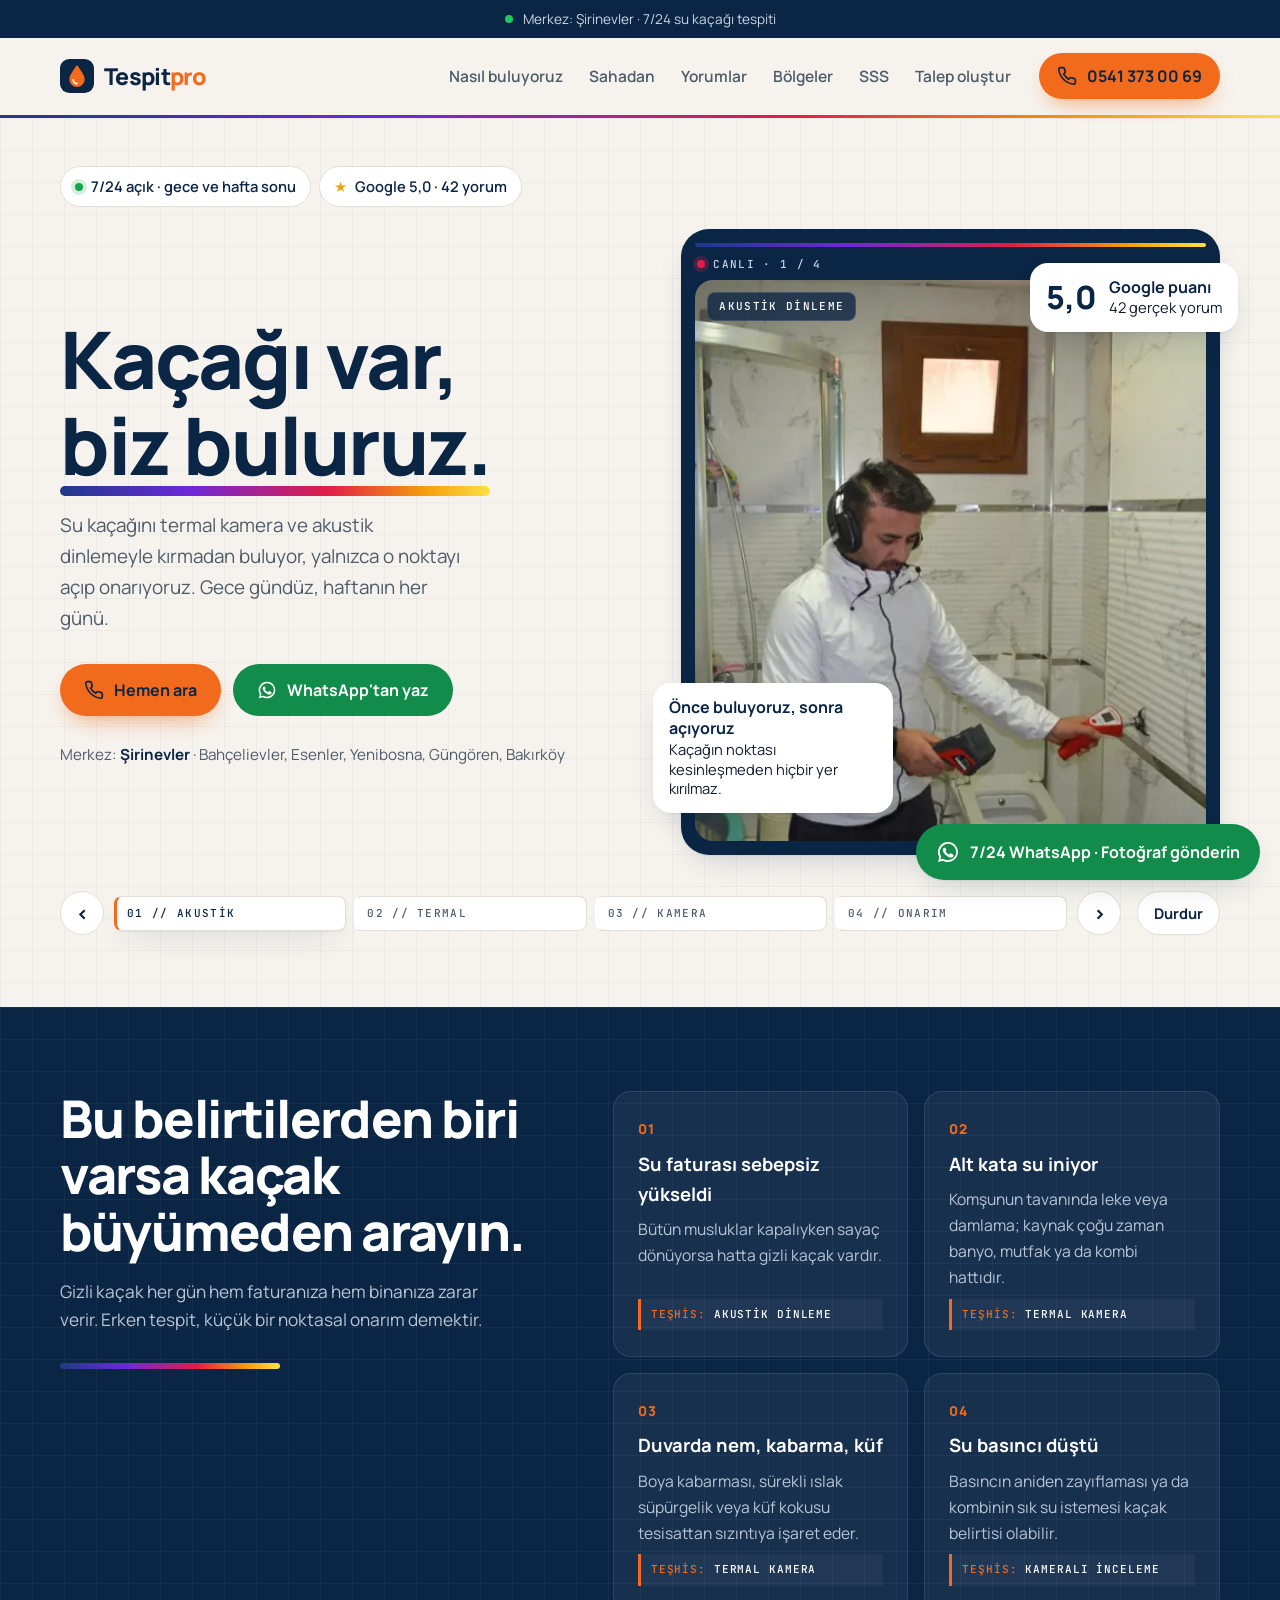
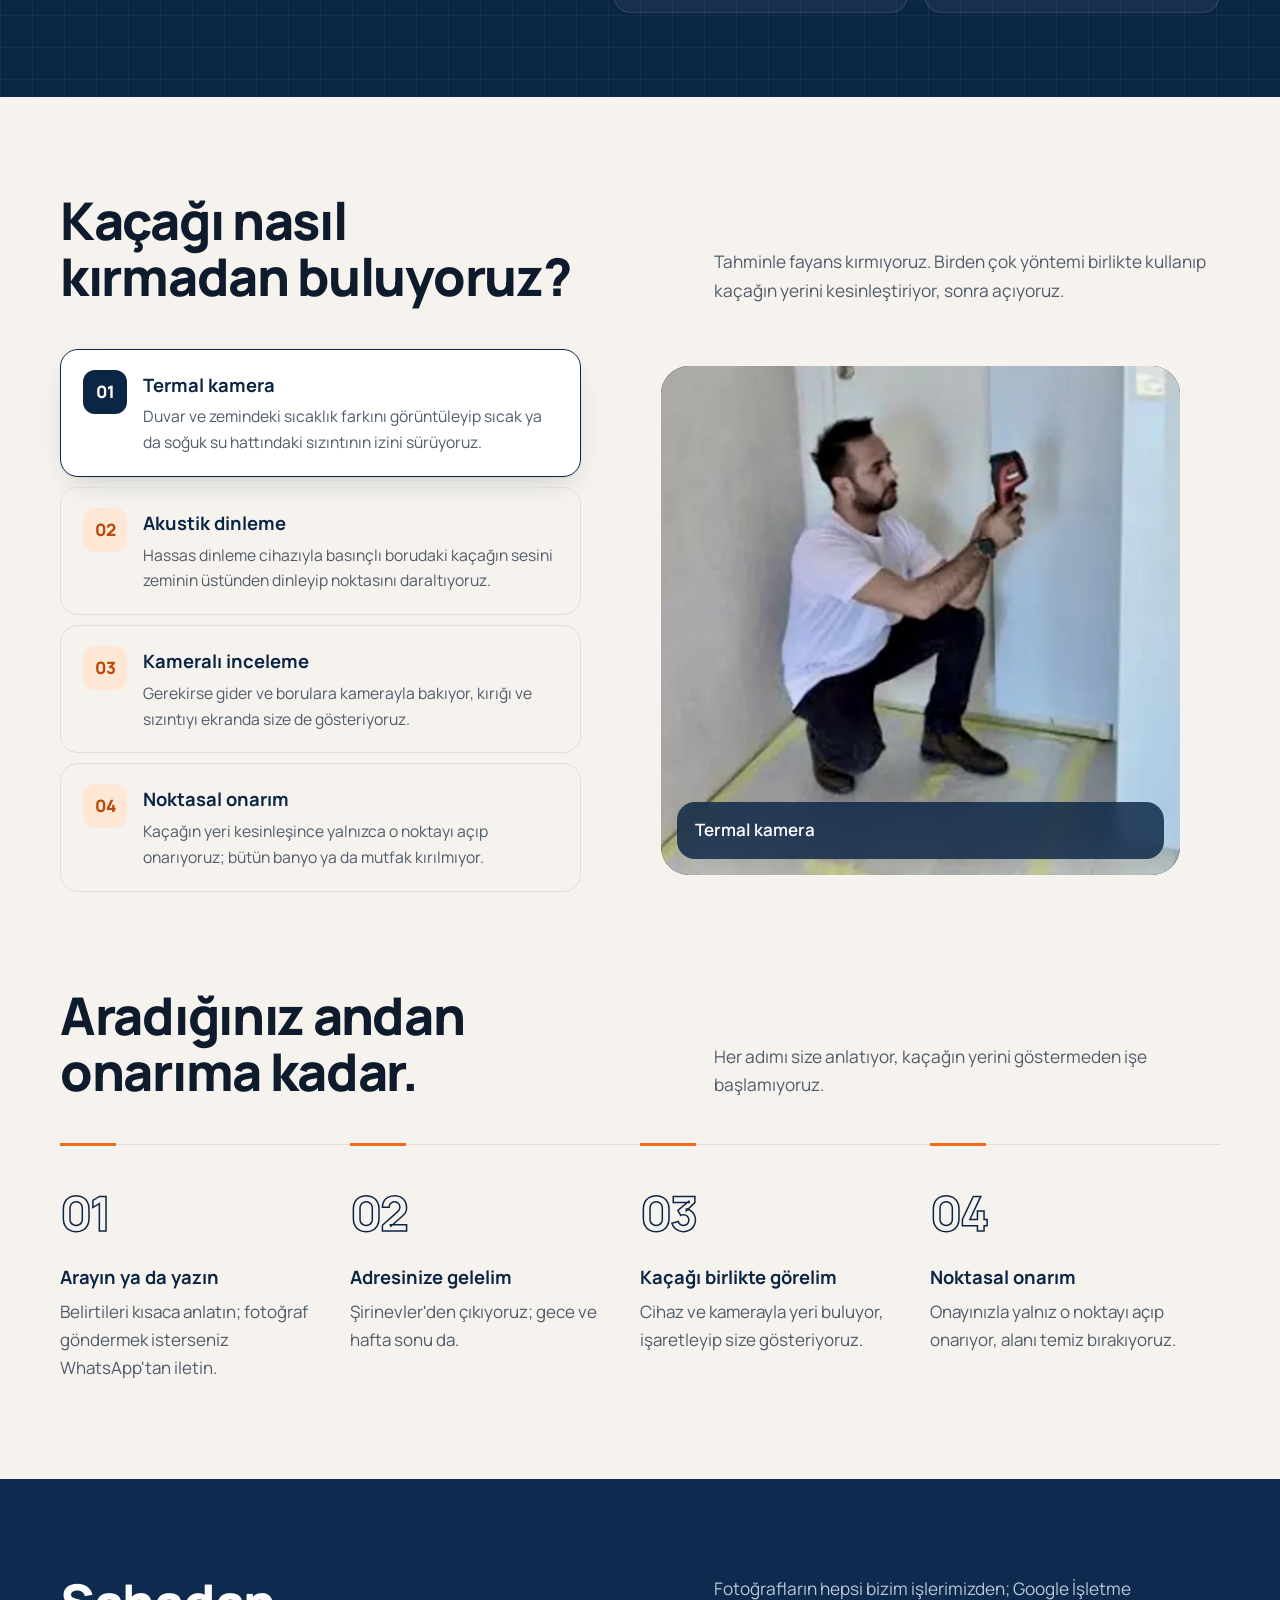
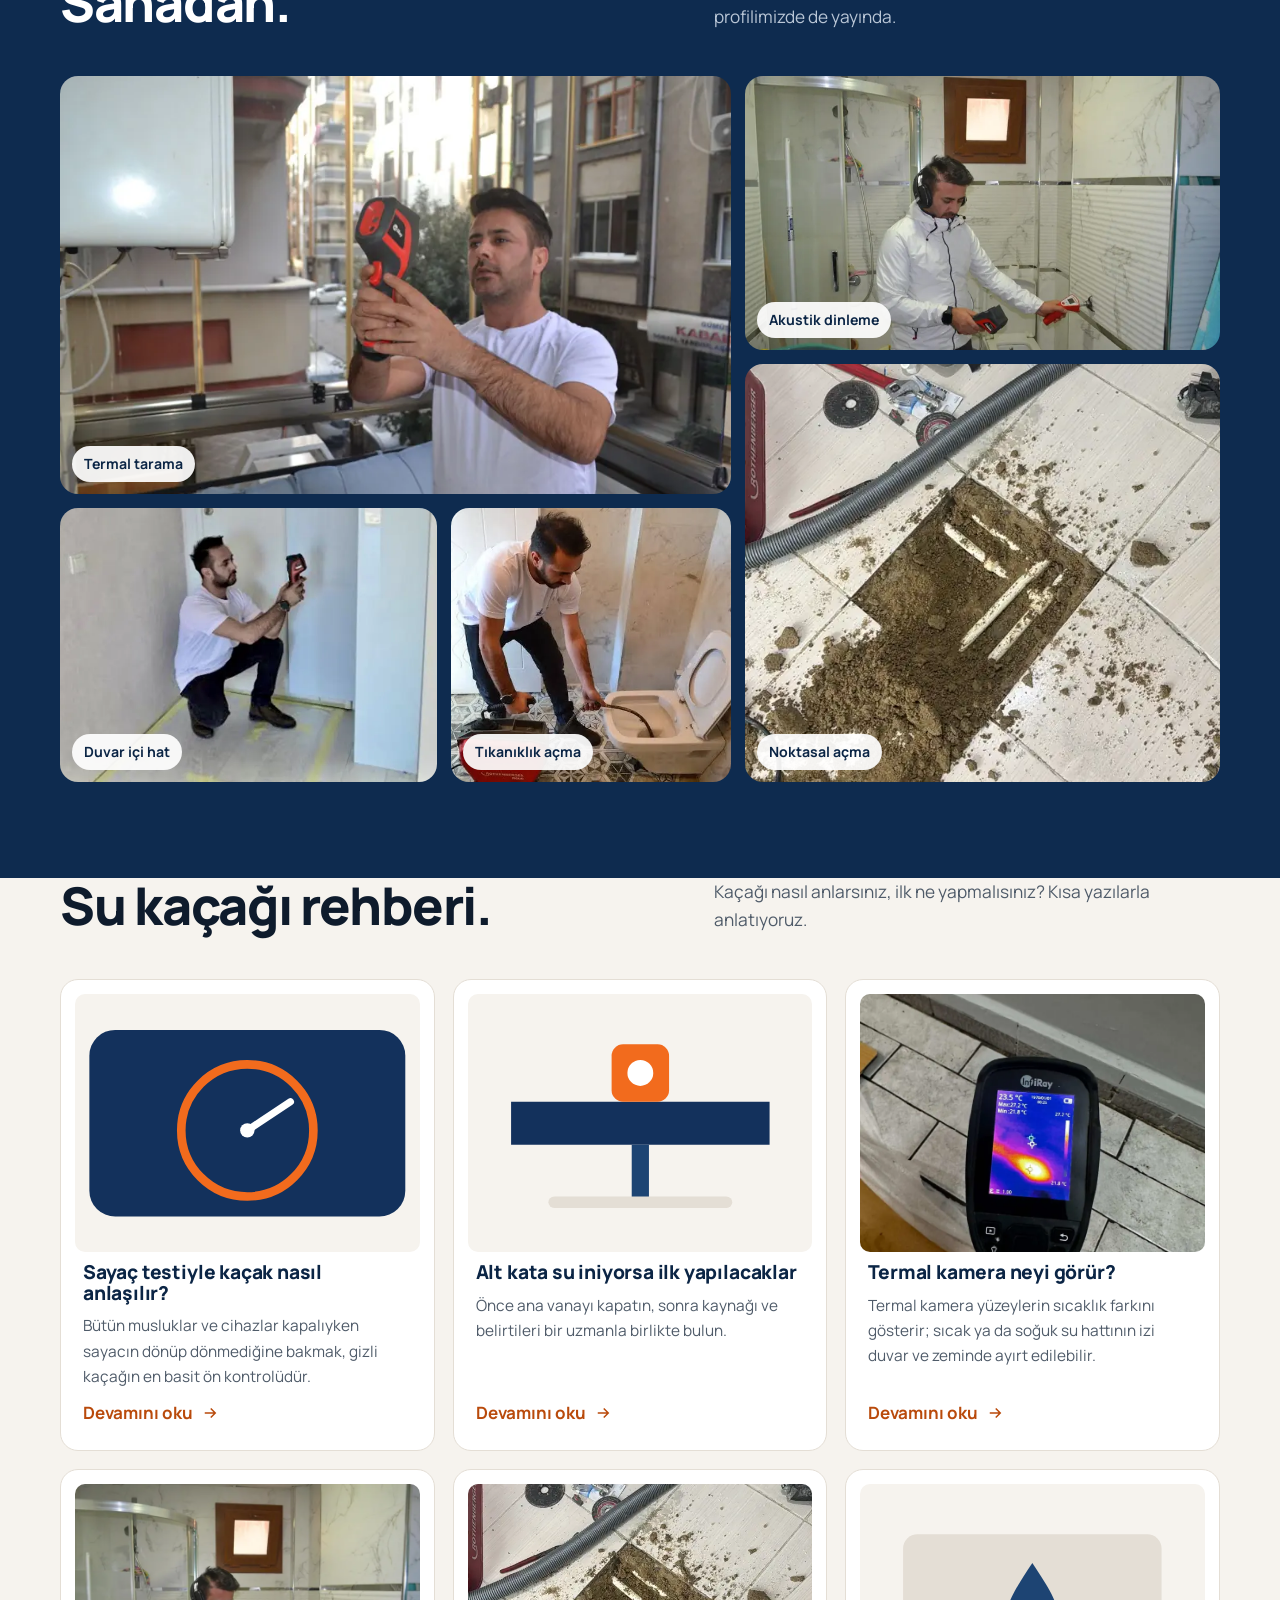
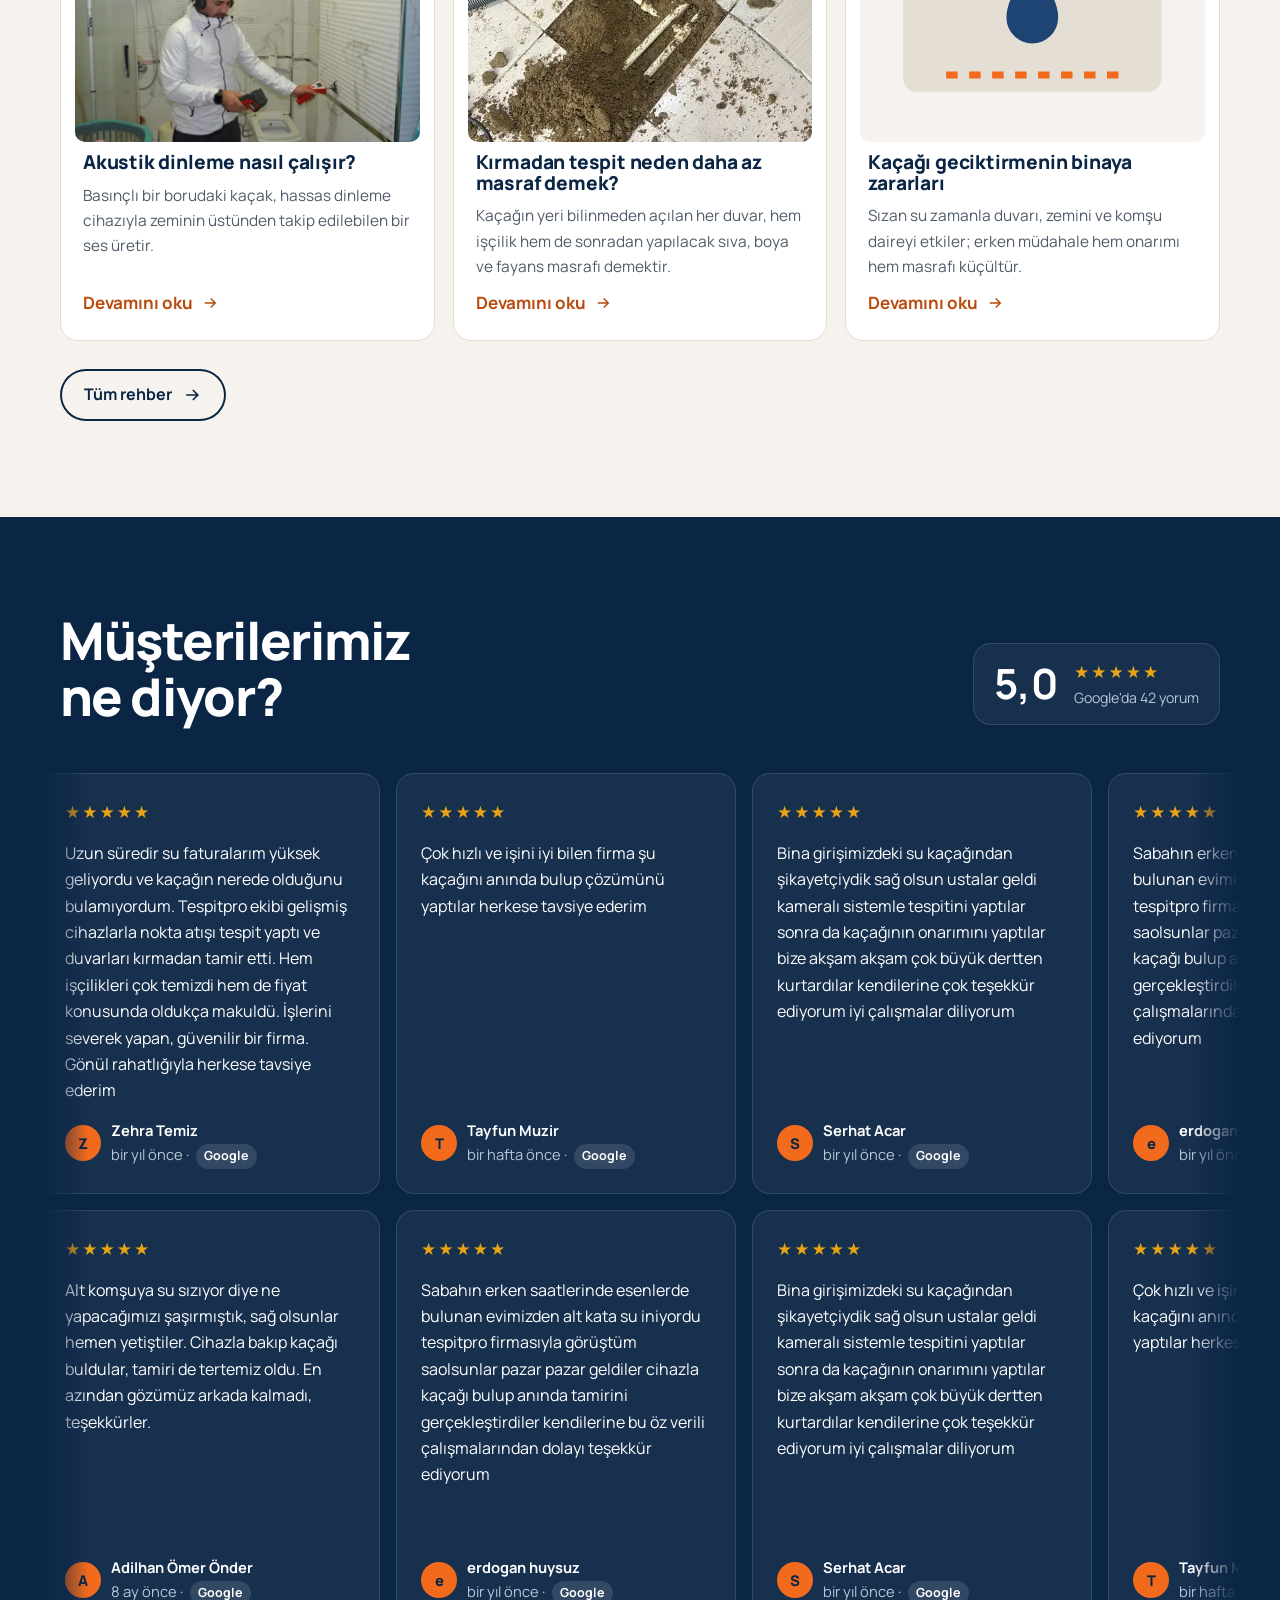
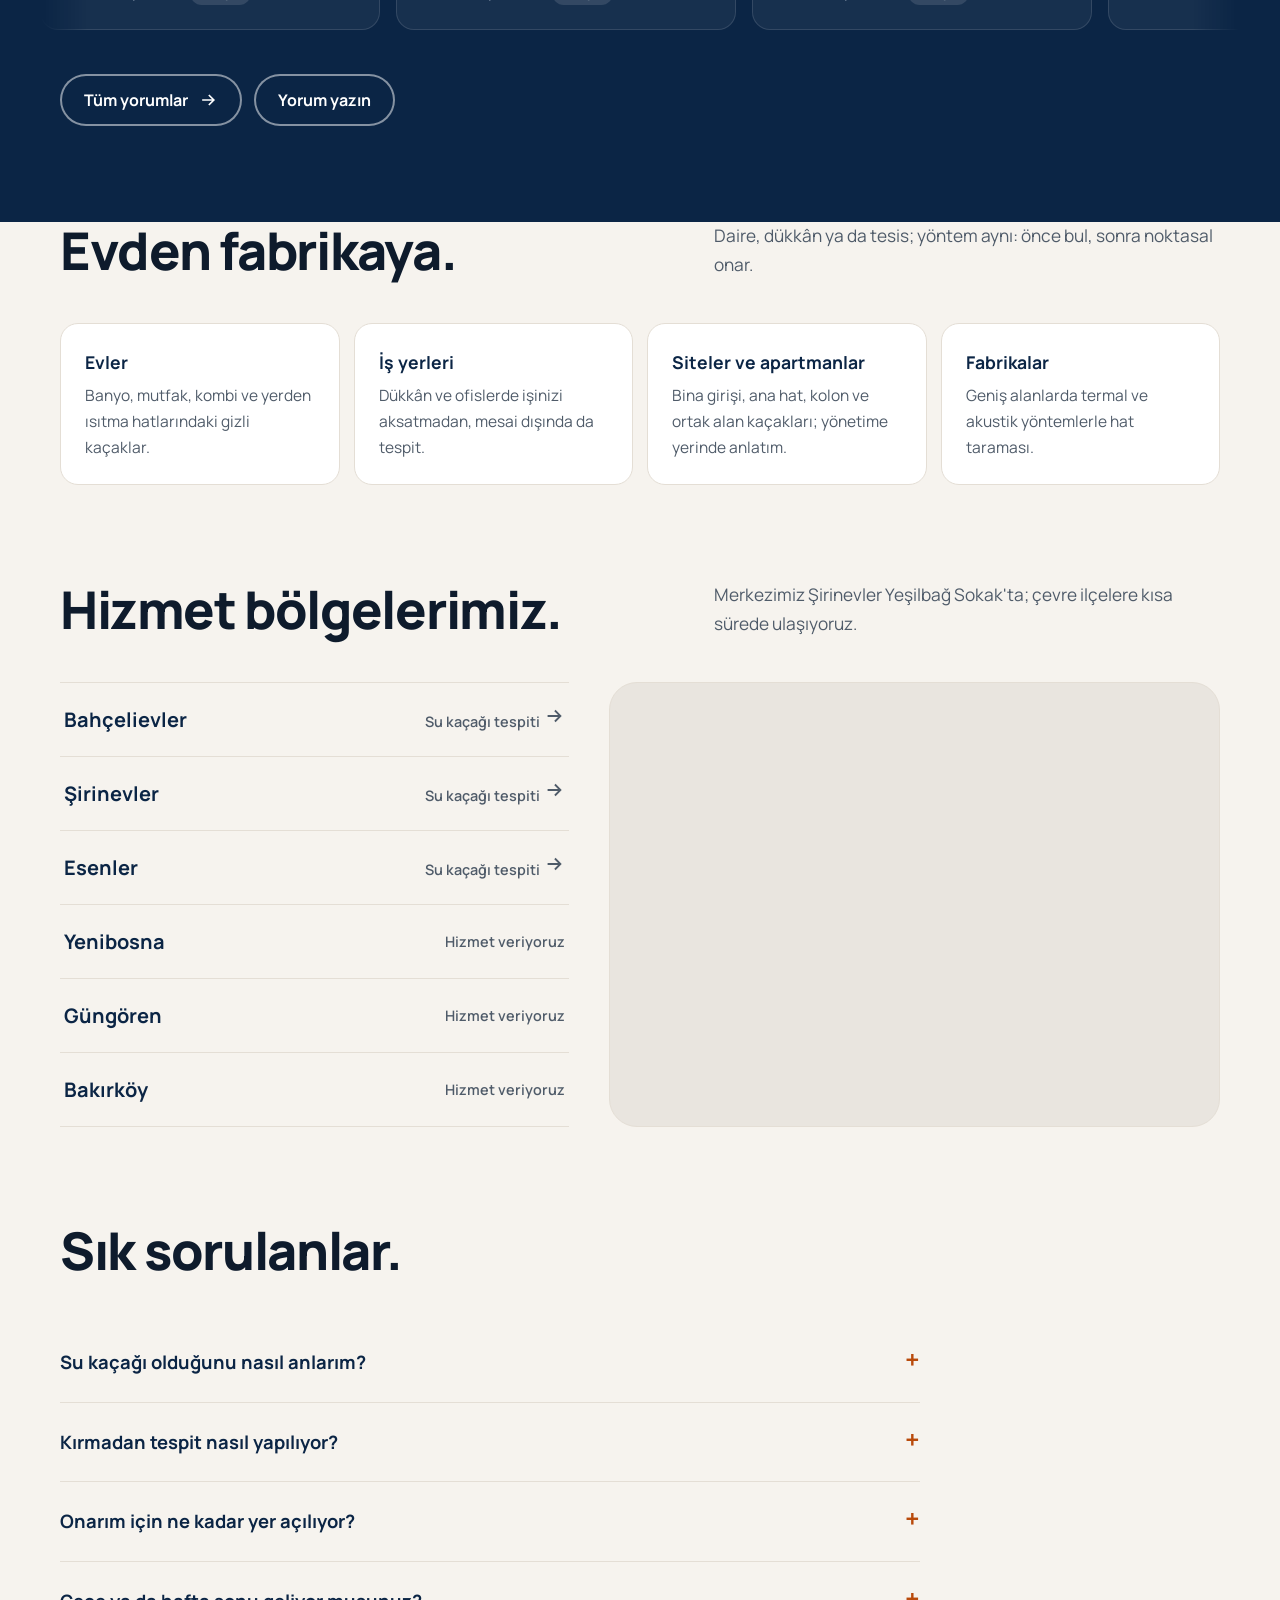
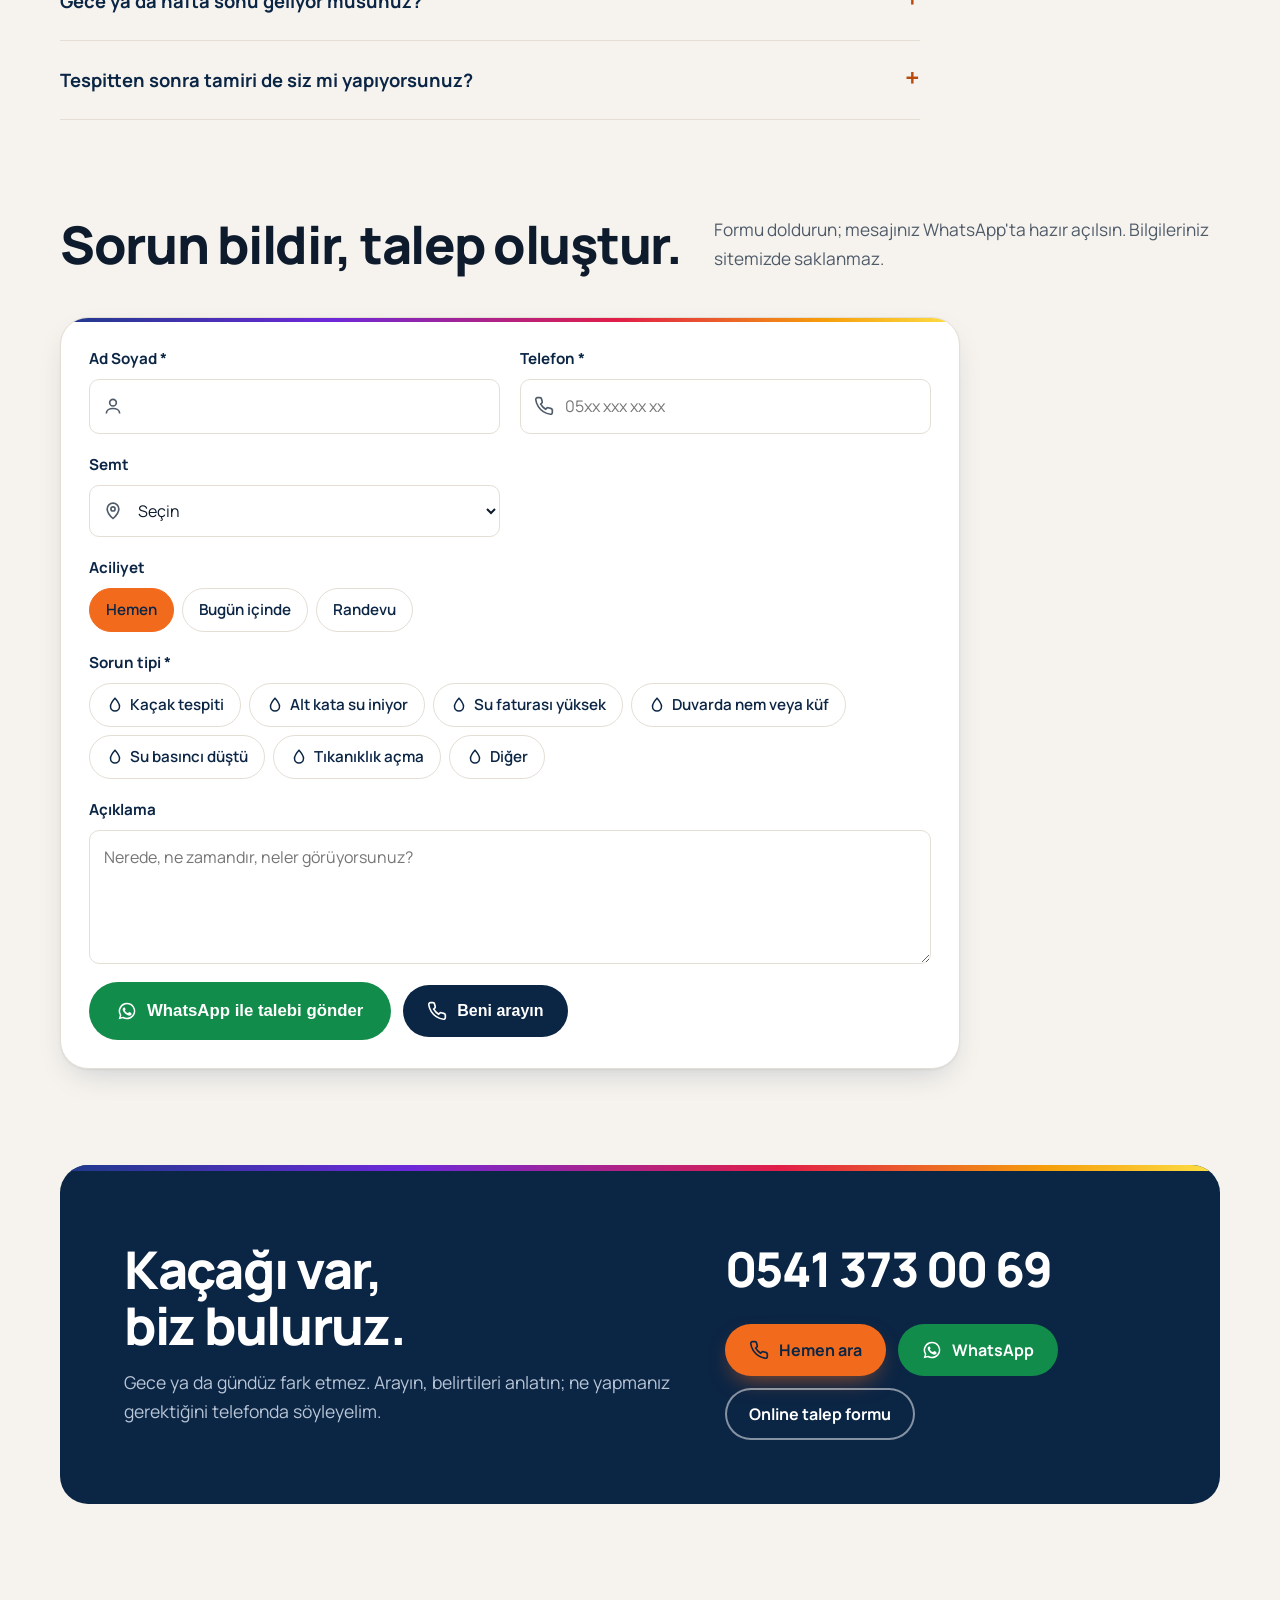
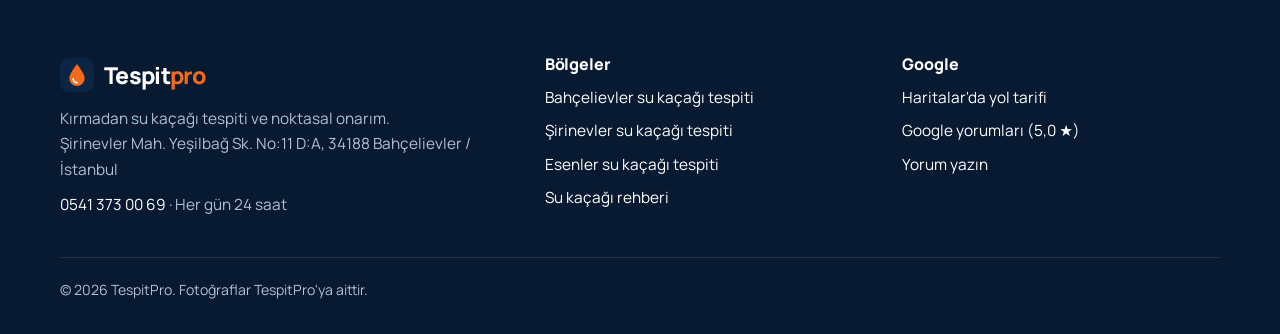
==== commit afaf5a6e: "TespitPro v3: icerik.json tek kaynak, hero slider, talep formu, sohbet, yorum seridi, su kacagi rehb" ====
--- a/docs/index.html
+++ b/docs/index.html
@@ -11,37 +11,78 @@
 <meta name="geo.region" content="TR-34"><meta name="geo.placename" content="Bahçelievler, İstanbul"><meta name="geo.position" content="40.9978802;28.8465744">
 <link rel="icon" href="logo.svg" type="image/svg+xml">
 <link rel="preconnect" href="https://fonts.googleapis.com"><link rel="preconnect" href="https://fonts.gstatic.com" crossorigin>
-<link href="https://fonts.googleapis.com/css2?family=Manrope:wght@400;600;700;800&display=swap" rel="stylesheet">
+<link href="https://fonts.googleapis.com/css2?family=Manrope:wght@400;600;700;800&family=JetBrains+Mono:wght@500&display=swap" rel="stylesheet">
 <link rel="preload" as="image" href="img/akustik-banyo-800.webp" imagesrcset="img/akustik-banyo-800.webp 800w, img/akustik-banyo-1600.webp 1600w" imagesizes="(max-width:980px) 100vw, 50vw">
 <link rel="stylesheet" href="style.css">
+
 <script type="application/ld+json">{"@context":"https://schema.org","@type":"Plumber","@id":"https://bycasuz.github.io/tespitpro/#isletme","name":"TespitPro","slogan":"Kaçağı var, biz buluruz!","url":"https://bycasuz.github.io/tespitpro/","telephone":"+905413730069","image":["https://bycasuz.github.io/tespitpro/img/og.jpg","https://bycasuz.github.io/tespitpro/img/termal-duvar-1600.webp"],"logo":"https://bycasuz.github.io/tespitpro/logo.svg","description":"Bahçelievler Şirinevler merkezli; termal kamera, akustik dinleme ve kamerayla kırmadan su kaçağı tespiti ve noktasal onarım. 7/24 hizmet.","address":{"@type":"PostalAddress","streetAddress":"Şirinevler Mah. Yeşilbağ Sk. No:11 D:A","addressLocality":"Bahçelievler","addressRegion":"İstanbul","postalCode":"34188","addressCountry":"TR"},"geo":{"@type":"GeoCoordinates","latitude":40.9978802,"longitude":28.8465744},"openingHoursSpecification":[{"@type":"OpeningHoursSpecification","dayOfWeek":["Monday","Tuesday","Wednesday","Thursday","Friday","Saturday","Sunday"],"opens":"00:00","closes":"23:59"}],"areaServed":[{"@type":"Place","name":"Bahçelievler, İstanbul"},{"@type":"Place","name":"Şirinevler, İstanbul"},{"@type":"Place","name":"Esenler, İstanbul"},{"@type":"Place","name":"Yenibosna, İstanbul"},{"@type":"Place","name":"Güngören, İstanbul"},{"@type":"Place","name":"Bakırköy, İstanbul"},{"@type":"Place","name":"Bağcılar, İstanbul"}],"hasMap":"https://maps.google.com/?cid=11539754779874183849","sameAs":["https://maps.google.com/?cid=11539754779874183849"],"makesOffer":[{"@type":"Offer","itemOffered":{"@type":"Service","name":"Kırmadan su kaçağı tespiti"}},{"@type":"Offer","itemOffered":{"@type":"Service","name":"Termal kamera ile su kaçağı tespiti"}},{"@type":"Offer","itemOffered":{"@type":"Service","name":"Akustik dinleme ile su kaçağı tespiti"}},{"@type":"Offer","itemOffered":{"@type":"Service","name":"Kameralı gider ve boru inceleme"}},{"@type":"Offer","itemOffered":{"@type":"Service","name":"Noktasal su kaçağı onarımı"}},{"@type":"Offer","itemOffered":{"@type":"Service","name":"Tıkanıklık açma"}}]}</script>
 <script type="application/ld+json">{"@context":"https://schema.org","@type":"FAQPage","mainEntity":[{"@type":"Question","name":"Su kaçağı olduğunu nasıl anlarım?","acceptedAnswer":{"@type":"Answer","text":"En sık işaretler: su faturasının sebepsiz yükselmesi, bütün musluklar kapalıyken sayacın dönmesi, alt kata su inmesi, duvarda veya zeminde nem, kabarma ve küf lekesi."}},{"@type":"Question","name":"Kırmadan tespit nasıl yapılıyor?","acceptedAnswer":{"@type":"Answer","text":"Termal kamerayla duvar ve zemindeki ısı farkını, akustik dinleme cihazıyla borudaki kaçağın sesini takip ediyoruz; gerekirse gider ve borulara kamerayla bakıyoruz. Kaçağın noktası kesinleşmeden hiçbir yeri kırmıyoruz."}},{"@type":"Question","name":"Onarım için ne kadar yer açılıyor?","acceptedAnswer":{"@type":"Answer","text":"Yalnızca kaçağın olduğu nokta açılıyor. Bütün banyoyu veya mutfağı kırmak gerekmiyor; onarımdan sonra alanı temiz bırakıyoruz."}},{"@type":"Question","name":"Gece ya da hafta sonu geliyor musunuz?","acceptedAnswer":{"@type":"Answer","text":"Evet, haftanın 7 günü 24 saat çalışıyoruz. Alt kata su iniyorsa önce ana vanayı kapatın, sonra bizi arayın."}},{"@type":"Question","name":"Tespitten sonra tamiri de siz mi yapıyorsunuz?","acceptedAnswer":{"@type":"Answer","text":"Evet. Kaçağın yerini size gösteriyoruz; onayınızla aynı ekip onarımı yapıyor."}}]}</script>
 
 </head><body>
 <a class="atla" href="#icerik">İçeriğe geç</a>
+<div class="duyuru"><span class="canli" aria-hidden="true"></span>Merkez: Şirinevler · 7/24 su kaçağı tespiti</div>
 <header class="ust" id="ust"><div class="kap">
 <a class="logo" href="./" aria-label="TespitPro ana sayfa"><svg viewBox="0 0 40 40" aria-hidden="true"><rect width="40" height="40" rx="11" fill="#0B2545"/><path d="M20 7c-5.6 7.6-9 12.6-9 17a9 9 0 0 0 18 0c0-4.4-3.4-9.4-9-17z" fill="#F26B1D"/><path d="M15.5 24.5a4.5 4.5 0 0 0 4.5 4.5" stroke="#fff" stroke-width="2" fill="none" stroke-linecap="round"/></svg><span>Tespit<b>pro</b></span></a>
-<nav class="menu" aria-label="Ana menü"><a href="./#yontem">Nasıl buluyoruz</a><a href="./#galeri">Sahadan</a><a href="./#yorumlar">Yorumlar</a><a href="./#bolgeler">Bölgeler</a><a href="./#sss">SSS</a></nav>
+<nav class="menu" aria-label="Ana menü"><a href="./#yontem">Nasıl buluyoruz</a><a href="./#galeri">Sahadan</a><a href="./#yorumlar">Yorumlar</a><a href="./#bolgeler">Bölgeler</a><a href="./#sss">SSS</a><a href="#talep">Talep oluştur</a></nav>
 <a class="btn btn-ana" href="tel:+905413730069"><svg viewBox="0 0 24 24" fill="none" stroke="currentColor" stroke-width="2" aria-hidden="true"><path d="M22 16.9v3a2 2 0 0 1-2.2 2 19.8 19.8 0 0 1-8.6-3.1 19.5 19.5 0 0 1-6-6A19.8 19.8 0 0 1 2.1 4.2 2 2 0 0 1 4.1 2h3a2 2 0 0 1 2 1.7c.1.9.4 1.8.7 2.7a2 2 0 0 1-.5 2.1L8 9.8a16 16 0 0 0 6 6l1.3-1.3a2 2 0 0 1 2.1-.4c.9.3 1.8.6 2.7.7a2 2 0 0 1 1.7 2z"/></svg><span>0541 373 00 69</span></a>
 </div></header>
-<main id="icerik"><section class="hero"><div class="kap">
-<div>
+<div class="termal-cizgi" aria-hidden="true"></div>
+<main id="icerik"><section class="hero hero-slider" aria-label="Öne çıkanlar"><div class="kap">
 <div class="cipler"><span class="cip"><span class="nokta"></span>7/24 açık · gece ve hafta sonu</span><a class="cip" href="https://maps.google.com/?cid=11539754779874183849"><span class="yildiz">★</span>Google 5,0 · 42 yorum</a></div>
-<h1>Kaçağı var,<br><em>biz buluruz.</em></h1>
+<div class="slider" data-slider aria-roledescription="carousel" aria-label="Öne çıkanlar">
+<div class="slayt" role="group" aria-roledescription="slide" aria-label="1 / 4">
+<div class="slayt-metin"><h1>Kaçağı var,<br><em>biz buluruz.</em></h1>
 <p class="giris">Su kaçağını termal kamera ve akustik dinlemeyle kırmadan buluyor, yalnızca o noktayı açıp onarıyoruz. Gece gündüz, haftanın her günü.</p>
 <div class="btnler"><a class="btn btn-ana" href="tel:+905413730069"><svg viewBox="0 0 24 24" fill="none" stroke="currentColor" stroke-width="2" aria-hidden="true"><path d="M22 16.9v3a2 2 0 0 1-2.2 2 19.8 19.8 0 0 1-8.6-3.1 19.5 19.5 0 0 1-6-6A19.8 19.8 0 0 1 2.1 4.2 2 2 0 0 1 4.1 2h3a2 2 0 0 1 2 1.7c.1.9.4 1.8.7 2.7a2 2 0 0 1-.5 2.1L8 9.8a16 16 0 0 0 6 6l1.3-1.3a2 2 0 0 1 2.1-.4c.9.3 1.8.6 2.7.7a2 2 0 0 1 1.7 2z"/></svg>Hemen ara</a><a class="btn btn-wa" href="https://wa.me/905413730069?text=Merhaba%2C%20su%20ka%C3%A7a%C4%9F%C4%B1%20tespiti%20i%C3%A7in%20bilgi%20almak%20istiyorum."><svg viewBox="0 0 24 24" fill="currentColor" aria-hidden="true"><path d="M12 2a10 10 0 0 0-8.6 15.1L2 22l5-1.3A10 10 0 1 0 12 2zm0 18.2a8.2 8.2 0 0 1-4.2-1.2l-.3-.2-3 .8.8-2.9-.2-.3A8.2 8.2 0 1 1 12 20.2zm4.5-6.1c-.2-.1-1.5-.7-1.7-.8s-.4-.1-.6.1-.7.8-.8 1-.3.2-.5.1a6.7 6.7 0 0 1-3.3-2.9c-.3-.4.2-.4.7-1.3.1-.2 0-.3 0-.4l-.8-1.8c-.2-.5-.4-.4-.6-.4h-.5a1 1 0 0 0-.7.3 3 3 0 0 0-.9 2.200 5.1 5.1 0 0 0 1.1 2.7 11.7 11.7 0 0 0 4.5 4c1.7.7 2.300.8 3.2.6a2.7 2.7 0 0 0 1.8-1.2 2.2 2.2 0 0 0 .1-1.2c0-.1-.2-.2-.5-.3z"/></svg>WhatsApp'tan yaz</a></div>
 <p class="semtler">Merkez: <strong>Şirinevler</strong> · Bahçelievler, Esenler, Yenibosna, Güngören, Bakırköy</p>
 </div>
-<div class="hero-gorsel"><div class="cerceve"><img src="img/akustik-banyo-800.webp" srcset="img/akustik-banyo-800.webp 800w, img/akustik-banyo-1600.webp 1600w" sizes="(max-width:980px) 100vw, 50vw" alt="TespitPro ekibi banyoda akustik dinleme cihazıyla su kaçağı arıyor" fetchpriority="high" decoding="async"><span class="tarama" aria-hidden="true"></span></div>
-<div class="etiket e1"><strong>Önce buluyoruz, sonra açıyoruz</strong>Kaçağın noktası kesinleşmeden hiçbir yer kırılmaz.</div>
-<a class="etiket e2" href="https://maps.google.com/?cid=11539754779874183849" style="text-decoration:none"><span class="puan">5,0</span><span><strong>Google puanı</strong>42 gerçek yorum</span></a>
+<div class="hero-gorsel"><div class="durum-satir"><span class="kirmizi-nokta" aria-hidden="true"></span>CANLI · 1 / 4</div><div class="cerceve"><img src="img/akustik-banyo-800.webp" srcset="img/akustik-banyo-800.webp 800w, img/akustik-banyo-1600.webp 1600w" sizes="(max-width:980px) 100vw, 50vw" alt="TespitPro ekibi banyoda akustik dinleme cihazıyla su kaçağı arıyor" fetchpriority="high" decoding="async"><span class="hud">AKUSTİK DİNLEME</span><span class="tarama" aria-hidden="true"></span></div>
+<div class="etiket e1"><strong>Önce buluyoruz, sonra açıyoruz</strong>Kaçağın noktası kesinleşmeden hiçbir yer kırılmaz.</div>
+<a class="etiket e2" href="https://maps.google.com/?cid=11539754779874183849" style="text-decoration:none"><span class="puan">5,0</span><span><strong>Google puanı</strong>42 gerçek yorum</span></a>
+</div></div>
+<div class="slayt" role="group" aria-roledescription="slide" aria-label="2 / 4" hidden>
+<div class="slayt-metin"><p class="h1">Önce <em>buluyoruz,</em><br>sonra açıyoruz.</p>
+<p class="giris">Termal kamerayla duvar ve zemindeki ısı izini takip ediyoruz. Kaçağın noktası kesinleşmeden hiçbir yeri kırmıyoruz.</p>
+<div class="btnler"><a class="btn btn-ana" href="tel:+905413730069"><svg viewBox="0 0 24 24" fill="none" stroke="currentColor" stroke-width="2" aria-hidden="true"><path d="M22 16.9v3a2 2 0 0 1-2.2 2 19.8 19.8 0 0 1-8.6-3.1 19.5 19.5 0 0 1-6-6A19.8 19.8 0 0 1 2.1 4.2 2 2 0 0 1 4.1 2h3a2 2 0 0 1 2 1.7c.1.9.4 1.8.7 2.7a2 2 0 0 1-.5 2.1L8 9.8a16 16 0 0 0 6 6l1.3-1.3a2 2 0 0 1 2.1-.4c.9.3 1.8.6 2.7.7a2 2 0 0 1 1.7 2z"/></svg>Hemen ara</a><a class="btn btn-wa" href="https://wa.me/905413730069?text=Merhaba%2C%20su%20ka%C3%A7a%C4%9F%C4%B1%20tespiti%20i%C3%A7in%20bilgi%20almak%20istiyorum."><svg viewBox="0 0 24 24" fill="currentColor" aria-hidden="true"><path d="M12 2a10 10 0 0 0-8.6 15.1L2 22l5-1.3A10 10 0 1 0 12 2zm0 18.2a8.2 8.2 0 0 1-4.2-1.2l-.3-.2-3 .8.8-2.9-.2-.3A8.2 8.2 0 1 1 12 20.2zm4.5-6.1c-.2-.1-1.5-.7-1.7-.8s-.4-.1-.6.1-.7.8-.8 1-.3.2-.5.1a6.7 6.7 0 0 1-3.3-2.9c-.3-.4.2-.4.7-1.3.1-.2 0-.3 0-.4l-.8-1.8c-.2-.5-.4-.4-.6-.4h-.5a1 1 0 0 0-.7.3 3 3 0 0 0-.9 2.200 5.1 5.1 0 0 0 1.1 2.7 11.7 11.7 0 0 0 4.5 4c1.7.7 2.300.8 3.2.6a2.7 2.7 0 0 0 1.8-1.2 2.2 2.2 0 0 0 .1-1.2c0-.1-.2-.2-.5-.3z"/></svg>WhatsApp'tan yaz</a></div>
+<p class="semtler">Merkez: <strong>Şirinevler</strong> · Bahçelievler, Esenler, Yenibosna, Güngören, Bakırköy</p>
+</div>
+<div class="hero-gorsel"><div class="durum-satir"><span class="kirmizi-nokta" aria-hidden="true"></span>CANLI · 2 / 4</div><div class="cerceve"><img src="img/termal-balkon-800.webp" srcset="img/termal-balkon-800.webp 800w, img/termal-balkon-1600.webp 1600w" sizes="(max-width:980px) 100vw, 50vw" alt="Ekip üyesi balkonda termal kamerayla tesisatı tarıyor" loading="lazy" decoding="async"><span class="hud">TERMAL TARAMA</span><span class="tarama" aria-hidden="true"></span></div>
+<div class="etiket e1"><strong>Önce buluyoruz, sonra açıyoruz</strong>Kaçağın noktası kesinleşmeden hiçbir yer kırılmaz.</div>
+<a class="etiket e2" href="https://maps.google.com/?cid=11539754779874183849" style="text-decoration:none"><span class="puan">5,0</span><span><strong>Google puanı</strong>42 gerçek yorum</span></a>
+</div></div>
+<div class="slayt" role="group" aria-roledescription="slide" aria-label="3 / 4" hidden>
+<div class="slayt-metin"><p class="h1">Kırmadan<br><em>tespit.</em></p>
+<p class="giris">Duvar ve zeminde kaçağın izini cihazla sürüyoruz; gerekirse gider ve borulara kamerayla bakıyoruz.</p>
+<div class="btnler"><a class="btn btn-ana" href="tel:+905413730069"><svg viewBox="0 0 24 24" fill="none" stroke="currentColor" stroke-width="2" aria-hidden="true"><path d="M22 16.9v3a2 2 0 0 1-2.2 2 19.8 19.8 0 0 1-8.6-3.1 19.5 19.5 0 0 1-6-6A19.8 19.8 0 0 1 2.1 4.2 2 2 0 0 1 4.1 2h3a2 2 0 0 1 2 1.7c.1.9.4 1.8.7 2.7a2 2 0 0 1-.5 2.1L8 9.8a16 16 0 0 0 6 6l1.3-1.3a2 2 0 0 1 2.1-.4c.9.3 1.8.6 2.7.7a2 2 0 0 1 1.7 2z"/></svg>Hemen ara</a><a class="btn btn-wa" href="https://wa.me/905413730069?text=Merhaba%2C%20su%20ka%C3%A7a%C4%9F%C4%B1%20tespiti%20i%C3%A7in%20bilgi%20almak%20istiyorum."><svg viewBox="0 0 24 24" fill="currentColor" aria-hidden="true"><path d="M12 2a10 10 0 0 0-8.6 15.1L2 22l5-1.3A10 10 0 1 0 12 2zm0 18.2a8.2 8.2 0 0 1-4.2-1.2l-.3-.2-3 .8.8-2.9-.2-.3A8.2 8.2 0 1 1 12 20.2zm4.5-6.1c-.2-.1-1.5-.7-1.7-.8s-.4-.1-.6.1-.7.8-.8 1-.3.2-.5.1a6.7 6.7 0 0 1-3.3-2.9c-.3-.4.2-.4.7-1.3.1-.2 0-.3 0-.4l-.8-1.8c-.2-.5-.4-.4-.6-.4h-.5a1 1 0 0 0-.7.3 3 3 0 0 0-.9 2.200 5.1 5.1 0 0 0 1.1 2.7 11.7 11.7 0 0 0 4.5 4c1.7.7 2.300.8 3.2.6a2.7 2.7 0 0 0 1.8-1.2 2.2 2.2 0 0 0 .1-1.2c0-.1-.2-.2-.5-.3z"/></svg>WhatsApp'tan yaz</a></div>
+<p class="semtler">Merkez: <strong>Şirinevler</strong> · Bahçelievler, Esenler, Yenibosna, Güngören, Bakırköy</p>
+</div>
+<div class="hero-gorsel"><div class="durum-satir"><span class="kirmizi-nokta" aria-hidden="true"></span>CANLI · 3 / 4</div><div class="cerceve"><img src="img/termal-duvar-800.webp" srcset="img/termal-duvar-800.webp 800w, img/termal-duvar-1600.webp 1600w" sizes="(max-width:980px) 100vw, 50vw" alt="Duvar dibinde termal kamerayla ölçüm" loading="lazy" decoding="async"><span class="hud">TERMAL KAMERA</span><span class="tarama" aria-hidden="true"></span></div>
+<div class="etiket e1"><strong>Önce buluyoruz, sonra açıyoruz</strong>Kaçağın noktası kesinleşmeden hiçbir yer kırılmaz.</div>
+<a class="etiket e2" href="https://maps.google.com/?cid=11539754779874183849" style="text-decoration:none"><span class="puan">5,0</span><span><strong>Google puanı</strong>42 gerçek yorum</span></a>
+</div></div>
+<div class="slayt" role="group" aria-roledescription="slide" aria-label="4 / 4" hidden>
+<div class="slayt-metin"><p class="h1">Yalnızca<br><em>o nokta açılır.</em></p>
+<p class="giris">Kaçağın yeri kesinleşince bütün banyo ya da mutfağı değil, yalnızca o noktayı açıp onarıyoruz.</p>
+<div class="btnler"><a class="btn btn-ana" href="tel:+905413730069"><svg viewBox="0 0 24 24" fill="none" stroke="currentColor" stroke-width="2" aria-hidden="true"><path d="M22 16.9v3a2 2 0 0 1-2.2 2 19.8 19.8 0 0 1-8.6-3.1 19.5 19.5 0 0 1-6-6A19.8 19.8 0 0 1 2.1 4.2 2 2 0 0 1 4.1 2h3a2 2 0 0 1 2 1.7c.1.9.4 1.8.7 2.7a2 2 0 0 1-.5 2.1L8 9.8a16 16 0 0 0 6 6l1.3-1.3a2 2 0 0 1 2.1-.4c.9.3 1.8.6 2.7.7a2 2 0 0 1 1.7 2z"/></svg>Hemen ara</a><a class="btn btn-wa" href="https://wa.me/905413730069?text=Merhaba%2C%20su%20ka%C3%A7a%C4%9F%C4%B1%20tespiti%20i%C3%A7in%20bilgi%20almak%20istiyorum."><svg viewBox="0 0 24 24" fill="currentColor" aria-hidden="true"><path d="M12 2a10 10 0 0 0-8.6 15.1L2 22l5-1.3A10 10 0 1 0 12 2zm0 18.2a8.2 8.2 0 0 1-4.2-1.2l-.3-.2-3 .8.8-2.9-.2-.3A8.2 8.2 0 1 1 12 20.2zm4.5-6.1c-.2-.1-1.5-.7-1.7-.8s-.4-.1-.6.1-.7.8-.8 1-.3.2-.5.1a6.7 6.7 0 0 1-3.3-2.9c-.3-.4.2-.4.7-1.3.1-.2 0-.3 0-.4l-.8-1.8c-.2-.5-.4-.4-.6-.4h-.5a1 1 0 0 0-.7.3 3 3 0 0 0-.9 2.200 5.1 5.1 0 0 0 1.1 2.7 11.7 11.7 0 0 0 4.5 4c1.7.7 2.300.8 3.2.6a2.7 2.7 0 0 0 1.8-1.2 2.2 2.2 0 0 0 .1-1.2c0-.1-.2-.2-.5-.3z"/></svg>WhatsApp'tan yaz</a></div>
+<p class="semtler">Merkez: <strong>Şirinevler</strong> · Bahçelievler, Esenler, Yenibosna, Güngören, Bakırköy</p>
+</div>
+<div class="hero-gorsel"><div class="durum-satir"><span class="kirmizi-nokta" aria-hidden="true"></span>CANLI · 4 / 4</div><div class="cerceve"><img src="img/noktasal-acma-800.webp" srcset="img/noktasal-acma-800.webp 800w, img/noktasal-acma-1600.webp 1600w" sizes="(max-width:980px) 100vw, 50vw" alt="Zeminde yalnızca kaçak noktası açılmış" loading="lazy" decoding="async"><span class="hud">NOKTASAL ONARIM</span><span class="tarama" aria-hidden="true"></span></div>
+<div class="etiket e1"><strong>Önce buluyoruz, sonra açıyoruz</strong>Kaçağın noktası kesinleşmeden hiçbir yer kırılmaz.</div>
+<a class="etiket e2" href="https://maps.google.com/?cid=11539754779874183849" style="text-decoration:none"><span class="puan">5,0</span><span><strong>Google puanı</strong>42 gerçek yorum</span></a>
+</div></div>
+<div class="slider-kontrol">
+<button class="sk-btn sk-onceki" type="button" aria-label="Önceki slayt">‹</button>
+<div class="noktalar"><button class="nokta-btn" type="button" aria-label="Slayt 1: AKUSTİK DİNLEME">01 // AKUSTİK</button><button class="nokta-btn" type="button" aria-label="Slayt 2: TERMAL TARAMA">02 // TERMAL</button><button class="nokta-btn" type="button" aria-label="Slayt 3: TERMAL KAMERA">03 // KAMERA</button><button class="nokta-btn" type="button" aria-label="Slayt 4: NOKTASAL ONARIM">04 // ONARIM</button></div>
+<button class="sk-btn sk-sonraki" type="button" aria-label="Sonraki slayt">›</button>
+<button class="sk-btn sk-durdur" type="button" aria-pressed="false" aria-label="Slayt geçişini durdur"><span>Durdur</span></button>
+</div>
 </div></div></section><section class="koyu belirti" aria-labelledby="b-bas"><div class="kap">
 <div><h2 id="b-bas">Bu belirtilerden biri varsa kaçak büyümeden arayın.</h2><p class="alt">Gizli kaçak her gün hem faturanıza hem binanıza zarar verir. Erken tespit, küçük bir noktasal onarım demektir.</p><div class="termal-serit" style="max-width:220px;margin-top:28px"></div></div>
 <ol>
-<li><span>01</span><strong>Su faturası sebepsiz yükseldi</strong><p>Bütün musluklar kapalıyken sayaç dönüyorsa hatta gizli kaçak vardır.</p></li>
-<li><span>02</span><strong>Alt kata su iniyor</strong><p>Komşunun tavanında leke veya damlama; kaynak çoğu zaman banyo, mutfak ya da kombi hattıdır.</p></li>
-<li><span>03</span><strong>Duvarda nem, kabarma, küf</strong><p>Boya kabarması, sürekli ıslak süpürgelik veya küf kokusu tesisattan sızıntıya işaret eder.</p></li>
-<li><span>04</span><strong>Su basıncı düştü</strong><p>Basıncın aniden zayıflaması ya da kombinin sık su istemesi kaçak belirtisi olabilir.</p></li>
+<li><span>01</span><strong>Su faturası sebepsiz yükseldi</strong><p>Bütün musluklar kapalıyken sayaç dönüyorsa hatta gizli kaçak vardır.</p><div class="teshis"><b>Teşhis:</b> Akustik dinleme</div></li>
+<li><span>02</span><strong>Alt kata su iniyor</strong><p>Komşunun tavanında leke veya damlama; kaynak çoğu zaman banyo, mutfak ya da kombi hattıdır.</p><div class="teshis"><b>Teşhis:</b> Termal kamera</div></li>
+<li><span>03</span><strong>Duvarda nem, kabarma, küf</strong><p>Boya kabarması, sürekli ıslak süpürgelik veya küf kokusu tesisattan sızıntıya işaret eder.</p><div class="teshis"><b>Teşhis:</b> Termal kamera</div></li>
+<li><span>04</span><strong>Su basıncı düştü</strong><p>Basıncın aniden zayıflaması ya da kombinin sık su istemesi kaçak belirtisi olabilir.</p><div class="teshis"><b>Teşhis:</b> Kameralı inceleme</div></li>
 </ol></div></section><section class="bolum" id="yontem" aria-labelledby="y-bas"><div class="kap">
 <div class="bolum-bas"><h2 id="y-bas">Kaçağı nasıl<br>kırmadan buluyoruz?</h2><p>Tahminle fayans kırmıyoruz. Birden çok yöntemi birlikte kullanıp kaçağın yerini kesinleştiriyor, sonra açıyoruz.</p></div>
 <div class="yontem">
@@ -67,16 +108,21 @@
 <figure class="g3"><img src="img/noktasal-acma-800.webp" srcset="img/noktasal-acma-800.webp 800w, img/noktasal-acma-1600.webp 1600w" sizes="(max-width:980px) 50vw, 42vw" alt="Zeminde yalnızca kaçak noktası açılmış" loading="lazy" decoding="async"><figcaption>Noktasal açma</figcaption></figure>
 <figure class="g4"><img src="img/termal-duvar-800.webp" srcset="img/termal-duvar-800.webp 800w, img/termal-duvar-1600.webp 1600w" sizes="(max-width:980px) 50vw, 34vw" alt="Duvar dibinde termal kamerayla ölçüm" loading="lazy" decoding="async"><figcaption>Duvar içi hat</figcaption></figure>
 <figure class="g5"><img src="img/kanal-acma-800.webp"  alt="Tuvalet giderinde makineyle tıkanıklık açma" loading="lazy" decoding="async"><figcaption>Tıkanıklık açma</figcaption></figure>
-</div></div></section><section class="bolum" id="yorumlar" aria-labelledby="r-bas"><div class="kap">
+</div></div></section><section class="bolum" id="rehber" aria-labelledby="rh-bas" style="padding-top:0"><div class="kap">
+<div class="bolum-bas"><h2 id="rh-bas">Su kaçağı rehberi.</h2><p>Kaçağı nasıl anlarsınız, ilk ne yapmalısınız? Kısa yazılarla anlatıyoruz.</p></div>
+<div class="rehber-izgara">
+<a class="rehber-kart" href="su-kacagi-rehberi.html#sayac-testi"><div class="rehber-gorsel"><svg viewBox="0 0 240 150" aria-hidden="true"><rect x="10" y="10" width="220" height="130" rx="18" fill="#13315C"/><circle cx="120" cy="80" r="46" fill="none" stroke="#F26B1D" stroke-width="6"/><path d="M120 80 L150 60" stroke="#fff" stroke-width="5" stroke-linecap="round"/><circle cx="120" cy="80" r="5" fill="#fff"/></svg></div><h3>Sayaç testiyle kaçak nasıl anlaşılır?</h3><p>Bütün musluklar ve cihazlar kapalıyken sayacın dönüp dönmediğine bakmak, gizli kaçağın en basit ön kontrolüdür.</p><span class="devam">Devamını oku <svg viewBox="0 0 24 24" width="22" height="22" fill="none" stroke="currentColor" stroke-width="2" aria-hidden="true"><path d="M5 12h14M13 6l6 6-6 6"/></svg></span></a>
+<a class="rehber-kart" href="su-kacagi-rehberi.html#alt-kat-su-iniyorsa"><div class="rehber-gorsel"><svg viewBox="0 0 240 150" aria-hidden="true"><path d="M30 60h180v30H30z" fill="#13315C"/><rect x="100" y="20" width="40" height="40" rx="8" fill="#F26B1D"/><circle cx="120" cy="40" r="9" fill="#fff"/><path d="M120 90v40" stroke="#1D4473" stroke-width="12"/><path d="M60 130h120" stroke="#E4DED5" stroke-width="8" stroke-linecap="round"/></svg></div><h3>Alt kata su iniyorsa ilk yapılacaklar</h3><p>Önce ana vanayı kapatın, sonra kaynağı ve belirtileri bir uzmanla birlikte bulun.</p><span class="devam">Devamını oku <svg viewBox="0 0 24 24" width="22" height="22" fill="none" stroke="currentColor" stroke-width="2" aria-hidden="true"><path d="M5 12h14M13 6l6 6-6 6"/></svg></span></a>
+<a class="rehber-kart" href="su-kacagi-rehberi.html#termal-kamera"><div class="rehber-gorsel"><img src="img/termal-ekran-800.webp" srcset="img/termal-ekran-800.webp 800w, img/termal-ekran-1600.webp 1600w" sizes="(max-width:980px) 100vw, 33vw" alt="Termal kamera ekranında kaçak bölgesi görülüyor" loading="lazy" decoding="async"></div><h3>Termal kamera neyi görür?</h3><p>Termal kamera yüzeylerin sıcaklık farkını gösterir; sıcak ya da soğuk su hattının izi duvar ve zeminde ayırt edilebilir.</p><span class="devam">Devamını oku <svg viewBox="0 0 24 24" width="22" height="22" fill="none" stroke="currentColor" stroke-width="2" aria-hidden="true"><path d="M5 12h14M13 6l6 6-6 6"/></svg></span></a>
+<a class="rehber-kart" href="su-kacagi-rehberi.html#akustik-dinleme"><div class="rehber-gorsel"><img src="img/akustik-banyo-800.webp" srcset="img/akustik-banyo-800.webp 800w, img/akustik-banyo-1600.webp 1600w" sizes="(max-width:980px) 100vw, 33vw" alt="Banyoda akustik dinleme cihazıyla kaçak aranıyor" loading="lazy" decoding="async"></div><h3>Akustik dinleme nasıl çalışır?</h3><p>Basınçlı bir borudaki kaçak, hassas dinleme cihazıyla zeminin üstünden takip edilebilen bir ses üretir.</p><span class="devam">Devamını oku <svg viewBox="0 0 24 24" width="22" height="22" fill="none" stroke="currentColor" stroke-width="2" aria-hidden="true"><path d="M5 12h14M13 6l6 6-6 6"/></svg></span></a>
+<a class="rehber-kart" href="su-kacagi-rehberi.html#kirmadan-tespit"><div class="rehber-gorsel"><img src="img/noktasal-acma-800.webp" srcset="img/noktasal-acma-800.webp 800w, img/noktasal-acma-1600.webp 1600w" sizes="(max-width:980px) 100vw, 33vw" alt="Zeminde yalnızca kaçak noktası açılmış" loading="lazy" decoding="async"></div><h3>Kırmadan tespit neden daha az masraf demek?</h3><p>Kaçağın yeri bilinmeden açılan her duvar, hem işçilik hem de sonradan yapılacak sıva, boya ve fayans masrafı demektir.</p><span class="devam">Devamını oku <svg viewBox="0 0 24 24" width="22" height="22" fill="none" stroke="currentColor" stroke-width="2" aria-hidden="true"><path d="M5 12h14M13 6l6 6-6 6"/></svg></span></a>
+<a class="rehber-kart" href="su-kacagi-rehberi.html#gecikmenin-zarari"><div class="rehber-gorsel"><svg viewBox="0 0 240 150" aria-hidden="true"><rect x="30" y="20" width="180" height="110" rx="10" fill="#E4DED5"/><path d="M120 40c-12 18-18 28-18 38a18 18 0 0 0 36 0c0-10-6-20-18-38z" fill="#1D4473"/><path d="M60 118h120" stroke="#F26B1D" stroke-width="5" stroke-dasharray="8 8"/></svg></div><h3>Kaçağı geciktirmenin binaya zararları</h3><p>Sızan su zamanla duvarı, zemini ve komşu daireyi etkiler; erken müdahale hem onarımı hem masrafı küçültür.</p><span class="devam">Devamını oku <svg viewBox="0 0 24 24" width="22" height="22" fill="none" stroke="currentColor" stroke-width="2" aria-hidden="true"><path d="M5 12h14M13 6l6 6-6 6"/></svg></span></a>
+</div>
+<div class="btnler" style="margin-top:28px"><a class="btn btn-hayalet" href="su-kacagi-rehberi.html">Tüm rehber <svg viewBox="0 0 24 24" width="22" height="22" fill="none" stroke="currentColor" stroke-width="2" aria-hidden="true"><path d="M5 12h14M13 6l6 6-6 6"/></svg></a></div>
+</div></section><section class="bolum koyu yorum-koyu" id="yorumlar" aria-labelledby="r-bas"><div class="kap">
 <div class="bolum-bas"><div class="yorum-bas"><h2 id="r-bas">Müşterilerimiz<br>ne diyor?</h2></div>
 <a class="buyuk-puan" href="https://maps.google.com/?cid=11539754779874183849" style="text-decoration:none"><b>5,0</b><span><span class="yildizlar" aria-label="5 üzerinden 5,0">★★★★★</span><small>Google'da 42 yorum</small></span></a></div>
-<div class="yorum-serit" tabindex="0" aria-label="Google yorumları">
-<article class="yorum-kart"><span class="yildizlar" aria-label="5 yıldız">★★★★★</span><blockquote>Uzun süredir su faturalarım yüksek geliyordu ve kaçağın nerede olduğunu bulamıyordum. Tespitpro ekibi gelişmiş cihazlarla nokta atışı tespit yaptı ve duvarları kırmadan tamir etti. Hem işçilikleri çok temizdi hem de fiyat konusunda oldukça makuldü. İşlerini severek yapan, güvenilir bir firma. Gönül rahatlığıyla herkese tavsiye ederim</blockquote><footer><span class="bas-harf" aria-hidden="true">Z</span><span><strong>Zehra Temiz</strong>bir yıl önce · Google</span></footer></article>
-<article class="yorum-kart"><span class="yildizlar" aria-label="5 yıldız">★★★★★</span><blockquote>Çok hızlı ve işini iyi bilen firma şu kaçağını anında bulup çözümünü yaptılar herkese tavsiye ederim</blockquote><footer><span class="bas-harf" aria-hidden="true">T</span><span><strong>Tayfun Muzir</strong>bir hafta önce · Google</span></footer></article>
-<article class="yorum-kart"><span class="yildizlar" aria-label="5 yıldız">★★★★★</span><blockquote>Bina girişimizdeki su kaçağından şikayetçiydik sağ olsun ustalar geldi kameralı sistemle tespitini yaptılar sonra da kaçağının onarımını yaptılar bize akşam akşam çok büyük dertten kurtardılar kendilerine çok teşekkür ediyorum iyi çalışmalar diliyorum</blockquote><footer><span class="bas-harf" aria-hidden="true">S</span><span><strong>Serhat Acar</strong>bir yıl önce · Google</span></footer></article>
-<article class="yorum-kart"><span class="yildizlar" aria-label="5 yıldız">★★★★★</span><blockquote>Sabahın erken saatlerinde esenlerde bulunan evimizden alt kata su iniyordu tespitpro firmasıyla görüştüm saolsunlar pazar pazar geldiler cihazla kaçağı bulup anında tamirini gerçekleştirdiler kendilerine bu öz verili çalışmalarından dolayı teşekkür ediyorum</blockquote><footer><span class="bas-harf" aria-hidden="true">e</span><span><strong>erdogan huysuz</strong>bir yıl önce · Google</span></footer></article>
-<article class="yorum-kart"><span class="yildizlar" aria-label="5 yıldız">★★★★★</span><blockquote>Alt komşuya su sızıyor diye ne yapacağımızı şaşırmıştık, sağ olsunlar hemen yetiştiler. Cihazla bakıp kaçağı buldular, tamiri de tertemiz oldu. En azından gözümüz arkada kalmadı, teşekkürler.</blockquote><footer><span class="bas-harf" aria-hidden="true">A</span><span><strong>Adilhan Ömer Önder</strong>8 ay önce · Google</span></footer></article>
-</div>
+<div class="yorum-bant"><div class="serit-satir"><div class="serit-iz"><div class="serit-grup"><article class="yorum-kart"><span class="yildizlar" aria-label="5 yıldız">★★★★★</span><blockquote>Uzun süredir su faturalarım yüksek geliyordu ve kaçağın nerede olduğunu bulamıyordum. Tespitpro ekibi gelişmiş cihazlarla nokta atışı tespit yaptı ve duvarları kırmadan tamir etti. Hem işçilikleri çok temizdi hem de fiyat konusunda oldukça makuldü. İşlerini severek yapan, güvenilir bir firma. Gönül rahatlığıyla herkese tavsiye ederim</blockquote><footer><span class="bas-harf" aria-hidden="true">Z</span><span><strong>Zehra Temiz</strong>bir yıl önce · <span class="google-rozet">Google</span></span></footer></article><article class="yorum-kart"><span class="yildizlar" aria-label="5 yıldız">★★★★★</span><blockquote>Çok hızlı ve işini iyi bilen firma şu kaçağını anında bulup çözümünü yaptılar herkese tavsiye ederim</blockquote><footer><span class="bas-harf" aria-hidden="true">T</span><span><strong>Tayfun Muzir</strong>bir hafta önce · <span class="google-rozet">Google</span></span></footer></article><article class="yorum-kart"><span class="yildizlar" aria-label="5 yıldız">★★★★★</span><blockquote>Bina girişimizdeki su kaçağından şikayetçiydik sağ olsun ustalar geldi kameralı sistemle tespitini yaptılar sonra da kaçağının onarımını yaptılar bize akşam akşam çok büyük dertten kurtardılar kendilerine çok teşekkür ediyorum iyi çalışmalar diliyorum</blockquote><footer><span class="bas-harf" aria-hidden="true">S</span><span><strong>Serhat Acar</strong>bir yıl önce · <span class="google-rozet">Google</span></span></footer></article><article class="yorum-kart"><span class="yildizlar" aria-label="5 yıldız">★★★★★</span><blockquote>Sabahın erken saatlerinde esenlerde bulunan evimizden alt kata su iniyordu tespitpro firmasıyla görüştüm saolsunlar pazar pazar geldiler cihazla kaçağı bulup anında tamirini gerçekleştirdiler kendilerine bu öz verili çalışmalarından dolayı teşekkür ediyorum</blockquote><footer><span class="bas-harf" aria-hidden="true">e</span><span><strong>erdogan huysuz</strong>bir yıl önce · <span class="google-rozet">Google</span></span></footer></article><article class="yorum-kart"><span class="yildizlar" aria-label="5 yıldız">★★★★★</span><blockquote>Alt komşuya su sızıyor diye ne yapacağımızı şaşırmıştık, sağ olsunlar hemen yetiştiler. Cihazla bakıp kaçağı buldular, tamiri de tertemiz oldu. En azından gözümüz arkada kalmadı, teşekkürler.</blockquote><footer><span class="bas-harf" aria-hidden="true">A</span><span><strong>Adilhan Ömer Önder</strong>8 ay önce · <span class="google-rozet">Google</span></span></footer></article></div><div class="serit-grup" aria-hidden="true"><article class="yorum-kart"><span class="yildizlar" aria-label="5 yıldız">★★★★★</span><blockquote>Uzun süredir su faturalarım yüksek geliyordu ve kaçağın nerede olduğunu bulamıyordum. Tespitpro ekibi gelişmiş cihazlarla nokta atışı tespit yaptı ve duvarları kırmadan tamir etti. Hem işçilikleri çok temizdi hem de fiyat konusunda oldukça makuldü. İşlerini severek yapan, güvenilir bir firma. Gönül rahatlığıyla herkese tavsiye ederim</blockquote><footer><span class="bas-harf" aria-hidden="true">Z</span><span><strong>Zehra Temiz</strong>bir yıl önce · <span class="google-rozet">Google</span></span></footer></article><article class="yorum-kart"><span class="yildizlar" aria-label="5 yıldız">★★★★★</span><blockquote>Çok hızlı ve işini iyi bilen firma şu kaçağını anında bulup çözümünü yaptılar herkese tavsiye ederim</blockquote><footer><span class="bas-harf" aria-hidden="true">T</span><span><strong>Tayfun Muzir</strong>bir hafta önce · <span class="google-rozet">Google</span></span></footer></article><article class="yorum-kart"><span class="yildizlar" aria-label="5 yıldız">★★★★★</span><blockquote>Bina girişimizdeki su kaçağından şikayetçiydik sağ olsun ustalar geldi kameralı sistemle tespitini yaptılar sonra da kaçağının onarımını yaptılar bize akşam akşam çok büyük dertten kurtardılar kendilerine çok teşekkür ediyorum iyi çalışmalar diliyorum</blockquote><footer><span class="bas-harf" aria-hidden="true">S</span><span><strong>Serhat Acar</strong>bir yıl önce · <span class="google-rozet">Google</span></span></footer></article><article class="yorum-kart"><span class="yildizlar" aria-label="5 yıldız">★★★★★</span><blockquote>Sabahın erken saatlerinde esenlerde bulunan evimizden alt kata su iniyordu tespitpro firmasıyla görüştüm saolsunlar pazar pazar geldiler cihazla kaçağı bulup anında tamirini gerçekleştirdiler kendilerine bu öz verili çalışmalarından dolayı teşekkür ediyorum</blockquote><footer><span class="bas-harf" aria-hidden="true">e</span><span><strong>erdogan huysuz</strong>bir yıl önce · <span class="google-rozet">Google</span></span></footer></article><article class="yorum-kart"><span class="yildizlar" aria-label="5 yıldız">★★★★★</span><blockquote>Alt komşuya su sızıyor diye ne yapacağımızı şaşırmıştık, sağ olsunlar hemen yetiştiler. Cihazla bakıp kaçağı buldular, tamiri de tertemiz oldu. En azından gözümüz arkada kalmadı, teşekkürler.</blockquote><footer><span class="bas-harf" aria-hidden="true">A</span><span><strong>Adilhan Ömer Önder</strong>8 ay önce · <span class="google-rozet">Google</span></span></footer></article></div></div></div><div class="serit-satir ters" aria-hidden="true"><div class="serit-iz"><div class="serit-grup"><article class="yorum-kart"><span class="yildizlar" aria-label="5 yıldız">★★★★★</span><blockquote>Alt komşuya su sızıyor diye ne yapacağımızı şaşırmıştık, sağ olsunlar hemen yetiştiler. Cihazla bakıp kaçağı buldular, tamiri de tertemiz oldu. En azından gözümüz arkada kalmadı, teşekkürler.</blockquote><footer><span class="bas-harf" aria-hidden="true">A</span><span><strong>Adilhan Ömer Önder</strong>8 ay önce · <span class="google-rozet">Google</span></span></footer></article><article class="yorum-kart"><span class="yildizlar" aria-label="5 yıldız">★★★★★</span><blockquote>Sabahın erken saatlerinde esenlerde bulunan evimizden alt kata su iniyordu tespitpro firmasıyla görüştüm saolsunlar pazar pazar geldiler cihazla kaçağı bulup anında tamirini gerçekleştirdiler kendilerine bu öz verili çalışmalarından dolayı teşekkür ediyorum</blockquote><footer><span class="bas-harf" aria-hidden="true">e</span><span><strong>erdogan huysuz</strong>bir yıl önce · <span class="google-rozet">Google</span></span></footer></article><article class="yorum-kart"><span class="yildizlar" aria-label="5 yıldız">★★★★★</span><blockquote>Bina girişimizdeki su kaçağından şikayetçiydik sağ olsun ustalar geldi kameralı sistemle tespitini yaptılar sonra da kaçağının onarımını yaptılar bize akşam akşam çok büyük dertten kurtardılar kendilerine çok teşekkür ediyorum iyi çalışmalar diliyorum</blockquote><footer><span class="bas-harf" aria-hidden="true">S</span><span><strong>Serhat Acar</strong>bir yıl önce · <span class="google-rozet">Google</span></span></footer></article><article class="yorum-kart"><span class="yildizlar" aria-label="5 yıldız">★★★★★</span><blockquote>Çok hızlı ve işini iyi bilen firma şu kaçağını anında bulup çözümünü yaptılar herkese tavsiye ederim</blockquote><footer><span class="bas-harf" aria-hidden="true">T</span><span><strong>Tayfun Muzir</strong>bir hafta önce · <span class="google-rozet">Google</span></span></footer></article><article class="yorum-kart"><span class="yildizlar" aria-label="5 yıldız">★★★★★</span><blockquote>Uzun süredir su faturalarım yüksek geliyordu ve kaçağın nerede olduğunu bulamıyordum. Tespitpro ekibi gelişmiş cihazlarla nokta atışı tespit yaptı ve duvarları kırmadan tamir etti. Hem işçilikleri çok temizdi hem de fiyat konusunda oldukça makuldü. İşlerini severek yapan, güvenilir bir firma. Gönül rahatlığıyla herkese tavsiye ederim</blockquote><footer><span class="bas-harf" aria-hidden="true">Z</span><span><strong>Zehra Temiz</strong>bir yıl önce · <span class="google-rozet">Google</span></span></footer></article></div><div class="serit-grup" aria-hidden="true"><article class="yorum-kart"><span class="yildizlar" aria-label="5 yıldız">★★★★★</span><blockquote>Alt komşuya su sızıyor diye ne yapacağımızı şaşırmıştık, sağ olsunlar hemen yetiştiler. Cihazla bakıp kaçağı buldular, tamiri de tertemiz oldu. En azından gözümüz arkada kalmadı, teşekkürler.</blockquote><footer><span class="bas-harf" aria-hidden="true">A</span><span><strong>Adilhan Ömer Önder</strong>8 ay önce · <span class="google-rozet">Google</span></span></footer></article><article class="yorum-kart"><span class="yildizlar" aria-label="5 yıldız">★★★★★</span><blockquote>Sabahın erken saatlerinde esenlerde bulunan evimizden alt kata su iniyordu tespitpro firmasıyla görüştüm saolsunlar pazar pazar geldiler cihazla kaçağı bulup anında tamirini gerçekleştirdiler kendilerine bu öz verili çalışmalarından dolayı teşekkür ediyorum</blockquote><footer><span class="bas-harf" aria-hidden="true">e</span><span><strong>erdogan huysuz</strong>bir yıl önce · <span class="google-rozet">Google</span></span></footer></article><article class="yorum-kart"><span class="yildizlar" aria-label="5 yıldız">★★★★★</span><blockquote>Bina girişimizdeki su kaçağından şikayetçiydik sağ olsun ustalar geldi kameralı sistemle tespitini yaptılar sonra da kaçağının onarımını yaptılar bize akşam akşam çok büyük dertten kurtardılar kendilerine çok teşekkür ediyorum iyi çalışmalar diliyorum</blockquote><footer><span class="bas-harf" aria-hidden="true">S</span><span><strong>Serhat Acar</strong>bir yıl önce · <span class="google-rozet">Google</span></span></footer></article><article class="yorum-kart"><span class="yildizlar" aria-label="5 yıldız">★★★★★</span><blockquote>Çok hızlı ve işini iyi bilen firma şu kaçağını anında bulup çözümünü yaptılar herkese tavsiye ederim</blockquote><footer><span class="bas-harf" aria-hidden="true">T</span><span><strong>Tayfun Muzir</strong>bir hafta önce · <span class="google-rozet">Google</span></span></footer></article><article class="yorum-kart"><span class="yildizlar" aria-label="5 yıldız">★★★★★</span><blockquote>Uzun süredir su faturalarım yüksek geliyordu ve kaçağın nerede olduğunu bulamıyordum. Tespitpro ekibi gelişmiş cihazlarla nokta atışı tespit yaptı ve duvarları kırmadan tamir etti. Hem işçilikleri çok temizdi hem de fiyat konusunda oldukça makuldü. İşlerini severek yapan, güvenilir bir firma. Gönül rahatlığıyla herkese tavsiye ederim</blockquote><footer><span class="bas-harf" aria-hidden="true">Z</span><span><strong>Zehra Temiz</strong>bir yıl önce · <span class="google-rozet">Google</span></span></footer></article></div></div></div></div>
 <div class="btnler" style="margin-top:24px"><a class="btn btn-hayalet" href="https://maps.google.com/?cid=11539754779874183849">Tüm yorumlar <svg viewBox="0 0 24 24" width="22" height="22" fill="none" stroke="currentColor" stroke-width="2" aria-hidden="true"><path d="M5 12h14M13 6l6 6-6 6"/></svg></a><a class="btn btn-hayalet" href="https://search.google.com/local/writereview?placeid=ChIJu-e2S3qlyhQRqUqEAdVxJaA">Yorum yazın</a></div>
 </div></section><section class="bolum" style="padding-top:0" aria-labelledby="k-bas"><div class="kap">
 <div class="bolum-bas"><h2 id="k-bas">Evden fabrikaya.</h2><p>Daire, dükkân ya da tesis; yöntem aynı: önce bul, sonra noktasal onar.</p></div>
@@ -103,13 +149,24 @@
 <details><summary>Onarım için ne kadar yer açılıyor?</summary><p>Yalnızca kaçağın olduğu nokta açılıyor. Bütün banyoyu veya mutfağı kırmak gerekmiyor; onarımdan sonra alanı temiz bırakıyoruz.</p></details>
 <details><summary>Gece ya da hafta sonu geliyor musunuz?</summary><p>Evet, haftanın 7 günü 24 saat çalışıyoruz. Alt kata su iniyorsa önce ana vanayı kapatın, sonra bizi arayın.</p></details>
 <details><summary>Tespitten sonra tamiri de siz mi yapıyorsunuz?</summary><p>Evet. Kaçağın yerini size gösteriyoruz; onayınızla aynı ekip onarımı yapıyor.</p></details></div>
-</div></section><section class="kapanis"><div class="kap"><div class="kutu">
+</div></section><section class="bolum talep" id="talep" aria-labelledby="t-bas" style="padding-top:0"><div class="kap">
+<div class="bolum-bas"><h2 id="t-bas">Sorun bildir, talep oluştur.</h2><p>Formu doldurun; mesajınız WhatsApp'ta hazır açılsın. Bilgileriniz sitemizde saklanmaz.</p></div>
+<form class="talep-form" id="talepForm" novalidate>
+<div class="alan"><label for="tf-ad">Ad Soyad <span aria-hidden="true">*</span></label><div class="girdi"><svg viewBox="0 0 24 24" fill="none" stroke="currentColor" stroke-width="2" aria-hidden="true"><circle cx="12" cy="8" r="4"/><path d="M4 21c0-4 4-6 8-6s8 2 8 6"/></svg><input id="tf-ad" name="ad" autocomplete="name" maxlength="80" required></div></div>
+<div class="alan"><label for="tf-tel">Telefon <span aria-hidden="true">*</span></label><div class="girdi"><svg viewBox="0 0 24 24" fill="none" stroke="currentColor" stroke-width="2" aria-hidden="true"><path d="M22 16.9v3a2 2 0 0 1-2.2 2 19.8 19.8 0 0 1-8.6-3.1 19.5 19.5 0 0 1-6-6A19.8 19.8 0 0 1 2.1 4.2 2 2 0 0 1 4.1 2h3a2 2 0 0 1 2 1.7c.1.9.4 1.8.7 2.7a2 2 0 0 1-.5 2.1L8 9.8a16 16 0 0 0 6 6l1.3-1.3a2 2 0 0 1 2.1-.4c.9.3 1.8.6 2.7.7a2 2 0 0 1 1.7 2z"/></svg><input id="tf-tel" name="tel" type="tel" inputmode="tel" autocomplete="tel" placeholder="05xx xxx xx xx" maxlength="20" required></div></div>
+<div class="alan"><label for="tf-semt">Semt</label><div class="girdi"><svg viewBox="0 0 24 24" fill="none" stroke="currentColor" stroke-width="2" aria-hidden="true"><path d="M12 21s-7-6.2-7-11.5A7 7 0 0 1 19 9.5C19 14.8 12 21 12 21z"/><circle cx="12" cy="9.5" r="2.5"/></svg><select id="tf-semt" name="semt"><option value="">Seçin</option><option>Bahçelievler</option><option>Şirinevler</option><option>Esenler</option><option>Yenibosna</option><option>Güngören</option><option>Bakırköy</option><option>Diğer</option></select></div></div>
+<fieldset class="alan tam"><legend>Aciliyet</legend><div class="secim-cipler"><label class="cip-sec"><input type="radio" name="zaman" value="Hemen" checked><span>Hemen</span></label><label class="cip-sec"><input type="radio" name="zaman" value="Bugün içinde"><span>Bugün içinde</span></label><label class="cip-sec"><input type="radio" name="zaman" value="Randevu"><span>Randevu</span></label></div></fieldset>
+<fieldset class="alan tam"><legend>Sorun tipi <span aria-hidden="true">*</span></legend><div class="secim-cipler"><label class="cip-sec"><input type="radio" name="konu" value="Kaçak tespiti"><span><svg viewBox="0 0 24 24" fill="none" stroke="currentColor" stroke-width="2" aria-hidden="true"><path d="M12 3s6 6.5 6 11a6 6 0 0 1-12 0c0-4.5 6-11 6-11z"/></svg>Kaçak tespiti</span></label><label class="cip-sec"><input type="radio" name="konu" value="Alt kata su iniyor"><span><svg viewBox="0 0 24 24" fill="none" stroke="currentColor" stroke-width="2" aria-hidden="true"><path d="M12 3s6 6.5 6 11a6 6 0 0 1-12 0c0-4.5 6-11 6-11z"/></svg>Alt kata su iniyor</span></label><label class="cip-sec"><input type="radio" name="konu" value="Su faturası yüksek"><span><svg viewBox="0 0 24 24" fill="none" stroke="currentColor" stroke-width="2" aria-hidden="true"><path d="M12 3s6 6.5 6 11a6 6 0 0 1-12 0c0-4.5 6-11 6-11z"/></svg>Su faturası yüksek</span></label><label class="cip-sec"><input type="radio" name="konu" value="Duvarda nem veya küf"><span><svg viewBox="0 0 24 24" fill="none" stroke="currentColor" stroke-width="2" aria-hidden="true"><path d="M12 3s6 6.5 6 11a6 6 0 0 1-12 0c0-4.5 6-11 6-11z"/></svg>Duvarda nem veya küf</span></label><label class="cip-sec"><input type="radio" name="konu" value="Su basıncı düştü"><span><svg viewBox="0 0 24 24" fill="none" stroke="currentColor" stroke-width="2" aria-hidden="true"><path d="M12 3s6 6.5 6 11a6 6 0 0 1-12 0c0-4.5 6-11 6-11z"/></svg>Su basıncı düştü</span></label><label class="cip-sec"><input type="radio" name="konu" value="Tıkanıklık açma"><span><svg viewBox="0 0 24 24" fill="none" stroke="currentColor" stroke-width="2" aria-hidden="true"><path d="M12 3s6 6.5 6 11a6 6 0 0 1-12 0c0-4.5 6-11 6-11z"/></svg>Tıkanıklık açma</span></label><label class="cip-sec"><input type="radio" name="konu" value="Diğer"><span><svg viewBox="0 0 24 24" fill="none" stroke="currentColor" stroke-width="2" aria-hidden="true"><path d="M12 3s6 6.5 6 11a6 6 0 0 1-12 0c0-4.5 6-11 6-11z"/></svg>Diğer</span></label></div><p class="hata" id="tf-konu-hata" role="alert" hidden></p></fieldset>
+<div class="alan tam"><label for="tf-acik">Açıklama</label><textarea id="tf-acik" name="aciklama" rows="4" maxlength="600" placeholder="Nerede, ne zamandır, neler görüyorsunuz?"></textarea></div>
+<p class="hata tam" id="tf-hata" role="alert" hidden></p>
+<div class="tam talep-butonlar"><button class="btn btn-wa" type="submit"><svg viewBox="0 0 24 24" fill="currentColor" aria-hidden="true"><path d="M12 2a10 10 0 0 0-8.6 15.1L2 22l5-1.3A10 10 0 1 0 12 2zm0 18.2a8.2 8.2 0 0 1-4.2-1.2l-.3-.2-3 .8.8-2.9-.2-.3A8.2 8.2 0 1 1 12 20.2zm4.5-6.1c-.2-.1-1.5-.7-1.7-.8s-.4-.1-.6.1-.7.8-.8 1-.3.2-.5.1a6.7 6.7 0 0 1-3.3-2.9c-.3-.4.2-.4.7-1.3.1-.2 0-.3 0-.4l-.8-1.8c-.2-.5-.4-.4-.6-.4h-.5a1 1 0 0 0-.7.3 3 3 0 0 0-.9 2.200 5.1 5.1 0 0 0 1.1 2.7 11.7 11.7 0 0 0 4.5 4c1.7.7 2.300.8 3.2.6a2.7 2.7 0 0 0 1.8-1.2 2.2 2.2 0 0 0 .1-1.2c0-.1-.2-.2-.5-.3z"/></svg>WhatsApp ile talebi gönder</button><button class="btn btn-lacivert" type="button" id="beniAra"><svg viewBox="0 0 24 24" fill="none" stroke="currentColor" stroke-width="2" aria-hidden="true"><path d="M22 16.9v3a2 2 0 0 1-2.2 2 19.8 19.8 0 0 1-8.6-3.1 19.5 19.5 0 0 1-6-6A19.8 19.8 0 0 1 2.1 4.2 2 2 0 0 1 4.1 2h3a2 2 0 0 1 2 1.7c.1.9.4 1.8.7 2.7a2 2 0 0 1-.5 2.1L8 9.8a16 16 0 0 0 6 6l1.3-1.3a2 2 0 0 1 2.1-.4c.9.3 1.8.6 2.7.7a2 2 0 0 1 1.7 2z"/></svg>Beni arayın</button></div>
+</form></div></section><section class="kapanis"><div class="kap"><div class="kutu">
 <div><h2>Kaçağı var,<br>biz buluruz.</h2><p>Gece ya da gündüz fark etmez. Arayın, belirtileri anlatın; ne yapmanız gerektiğini telefonda söyleyelim.</p></div>
-<div><a class="tel" href="tel:+905413730069">0541 373 00 69</a><div class="btnler"><a class="btn btn-ana" href="tel:+905413730069"><svg viewBox="0 0 24 24" fill="none" stroke="currentColor" stroke-width="2" aria-hidden="true"><path d="M22 16.9v3a2 2 0 0 1-2.2 2 19.8 19.8 0 0 1-8.6-3.1 19.5 19.5 0 0 1-6-6A19.8 19.8 0 0 1 2.1 4.2 2 2 0 0 1 4.1 2h3a2 2 0 0 1 2 1.7c.1.9.4 1.8.7 2.7a2 2 0 0 1-.5 2.1L8 9.8a16 16 0 0 0 6 6l1.3-1.3a2 2 0 0 1 2.1-.4c.9.3 1.8.6 2.7.7a2 2 0 0 1 1.7 2z"/></svg>Hemen ara</a><a class="btn btn-wa" href="https://wa.me/905413730069?text=Merhaba%2C%20su%20ka%C3%A7a%C4%9F%C4%B1%20tespiti%20i%C3%A7in%20bilgi%20almak%20istiyorum."><svg viewBox="0 0 24 24" fill="currentColor" aria-hidden="true"><path d="M12 2a10 10 0 0 0-8.6 15.1L2 22l5-1.3A10 10 0 1 0 12 2zm0 18.2a8.2 8.2 0 0 1-4.2-1.2l-.3-.2-3 .8.8-2.9-.2-.3A8.2 8.2 0 1 1 12 20.2zm4.5-6.1c-.2-.1-1.5-.7-1.7-.8s-.4-.1-.6.1-.7.8-.8 1-.3.2-.5.1a6.7 6.7 0 0 1-3.3-2.9c-.3-.4.2-.4.7-1.3.1-.2 0-.3 0-.4l-.8-1.8c-.2-.5-.4-.4-.6-.4h-.5a1 1 0 0 0-.7.3 3 3 0 0 0-.9 2.200 5.1 5.1 0 0 0 1.1 2.7 11.7 11.7 0 0 0 4.5 4c1.7.7 2.300.8 3.2.6a2.7 2.7 0 0 0 1.8-1.2 2.2 2.2 0 0 0 .1-1.2c0-.1-.2-.2-.5-.3z"/></svg>WhatsApp</a></div></div>
+<div><a class="tel" href="tel:+905413730069">0541 373 00 69</a><div class="btnler"><a class="btn btn-ana" href="tel:+905413730069"><svg viewBox="0 0 24 24" fill="none" stroke="currentColor" stroke-width="2" aria-hidden="true"><path d="M22 16.9v3a2 2 0 0 1-2.2 2 19.8 19.8 0 0 1-8.6-3.1 19.5 19.5 0 0 1-6-6A19.8 19.8 0 0 1 2.1 4.2 2 2 0 0 1 4.1 2h3a2 2 0 0 1 2 1.7c.1.9.4 1.8.7 2.7a2 2 0 0 1-.5 2.1L8 9.8a16 16 0 0 0 6 6l1.3-1.3a2 2 0 0 1 2.1-.4c.9.3 1.8.6 2.7.7a2 2 0 0 1 1.7 2z"/></svg>Hemen ara</a><a class="btn btn-wa" href="https://wa.me/905413730069?text=Merhaba%2C%20su%20ka%C3%A7a%C4%9F%C4%B1%20tespiti%20i%C3%A7in%20bilgi%20almak%20istiyorum."><svg viewBox="0 0 24 24" fill="currentColor" aria-hidden="true"><path d="M12 2a10 10 0 0 0-8.6 15.1L2 22l5-1.3A10 10 0 1 0 12 2zm0 18.2a8.2 8.2 0 0 1-4.2-1.2l-.3-.2-3 .8.8-2.9-.2-.3A8.2 8.2 0 1 1 12 20.2zm4.5-6.1c-.2-.1-1.5-.7-1.7-.8s-.4-.1-.6.1-.7.8-.8 1-.3.2-.5.1a6.7 6.7 0 0 1-3.3-2.9c-.3-.4.2-.4.7-1.3.1-.2 0-.3 0-.4l-.8-1.8c-.2-.5-.4-.4-.6-.4h-.5a1 1 0 0 0-.7.3 3 3 0 0 0-.9 2.200 5.1 5.1 0 0 0 1.1 2.7 11.7 11.7 0 0 0 4.5 4c1.7.7 2.300.8 3.2.6a2.7 2.7 0 0 0 1.8-1.2 2.2 2.2 0 0 0 .1-1.2c0-.1-.2-.2-.5-.3z"/></svg>WhatsApp</a><a class="btn btn-hayalet-acik" href="#talep">Online talep formu</a></div></div>
 </div></div></section></main>
 <footer class="alt-bilgi"><div class="kap">
 <div><a class="logo" href="./"><svg viewBox="0 0 40 40" aria-hidden="true"><rect width="40" height="40" rx="11" fill="#0B2545"/><path d="M20 7c-5.6 7.6-9 12.6-9 17a9 9 0 0 0 18 0c0-4.4-3.4-9.4-9-17z" fill="#F26B1D"/><path d="M15.5 24.5a4.5 4.5 0 0 0 4.5 4.5" stroke="#fff" stroke-width="2" fill="none" stroke-linecap="round"/></svg><span>Tespit<b>pro</b></span></a><p>Kırmadan su kaçağı tespiti ve noktasal onarım.<br>Şirinevler Mah. Yeşilbağ Sk. No:11 D:A, 34188 Bahçelievler / İstanbul</p><p style="margin-top:10px"><a href="tel:+905413730069">0541 373 00 69</a> · Her gün 24 saat</p></div>
-<div><h3>Bölgeler</h3><ul><li><a href="bahcelievler-su-kacagi-tespiti.html">Bahçelievler su kaçağı tespiti</a></li><li><a href="sirinevler-su-kacagi-tespiti.html">Şirinevler su kaçağı tespiti</a></li><li><a href="esenler-su-kacagi-tespiti.html">Esenler su kaçağı tespiti</a></li></ul></div>
+<div><h3>Bölgeler</h3><ul><li><a href="bahcelievler-su-kacagi-tespiti.html">Bahçelievler su kaçağı tespiti</a></li><li><a href="sirinevler-su-kacagi-tespiti.html">Şirinevler su kaçağı tespiti</a></li><li><a href="esenler-su-kacagi-tespiti.html">Esenler su kaçağı tespiti</a></li><li><a href="su-kacagi-rehberi.html">Su kaçağı rehberi</a></li></ul></div>
 <div><h3>Google</h3><ul><li><a href="https://maps.google.com/?cid=11539754779874183849">Haritalar'da yol tarifi</a></li><li><a href="https://maps.google.com/?cid=11539754779874183849">Google yorumları (5,0 ★)</a></li><li><a href="https://search.google.com/local/writereview?placeid=ChIJu-e2S3qlyhQRqUqEAdVxJaA">Yorum yazın</a></li></ul></div>
 <p class="telif">© 2026 TespitPro. Fotoğraflar TespitPro'ya aittir.</p>
 </div></footer>
@@ -120,4 +177,61 @@
 b.forEach(function(x,i){x.addEventListener("click",function(){b.forEach(function(y){y.setAttribute("aria-selected",y===x)});var f=x.dataset.foto;im.srcset="img/"+f+"-800.webp 800w, img/"+f+"-1600.webp 1600w";im.src="img/"+f+"-800.webp";im.alt=x.dataset.alt;fc.textContent=x.dataset.not});
 x.addEventListener("keydown",function(e){var k={ArrowDown:1,ArrowRight:1,ArrowUp:-1,ArrowLeft:-1}[e.key];if(k){e.preventDefault();var n=b[(i+k+b.length)%b.length];n.focus();n.click()}})});})();
 </script>
+<button class="sohbet-ac" id="sohbetAc" type="button" aria-expanded="false" aria-controls="sohbet"><svg viewBox="0 0 24 24" fill="currentColor" aria-hidden="true"><path d="M12 2a10 10 0 0 0-8.6 15.1L2 22l5-1.3A10 10 0 1 0 12 2zm0 18.2a8.2 8.2 0 0 1-4.2-1.2l-.3-.2-3 .8.8-2.9-.2-.3A8.2 8.2 0 1 1 12 20.2zm4.5-6.1c-.2-.1-1.5-.7-1.7-.8s-.4-.1-.6.1-.7.8-.8 1-.3.2-.5.1a6.7 6.7 0 0 1-3.3-2.9c-.3-.4.2-.4.7-1.3.1-.2 0-.3 0-.4l-.8-1.8c-.2-.5-.4-.4-.6-.4h-.5a1 1 0 0 0-.7.3 3 3 0 0 0-.9 2.200 5.1 5.1 0 0 0 1.1 2.7 11.7 11.7 0 0 0 4.5 4c1.7.7 2.300.8 3.2.6a2.7 2.7 0 0 0 1.8-1.2 2.2 2.2 0 0 0 .1-1.2c0-.1-.2-.2-.5-.3z"/></svg><span>7/24 WhatsApp · Fotoğraf gönderin</span></button>
+<section class="sohbet" id="sohbet" role="dialog" aria-labelledby="sh-bas" hidden>
+<header class="sohbet-bas"><div><strong id="sh-bas">TespitPro</strong><span class="sohbet-durum"><span class="nokta"></span>7/24 çevrimiçi</span></div><button class="sohbet-kapat" id="sohbetKapat" type="button" aria-label="Sohbeti kapat">×</button></header>
+<div class="sohbet-govde" id="shGovde" aria-live="polite"><div class="balon gelen">Merhaba! Su kaçağı belirtinizi yazın, WhatsApp'tan ekibimize iletelim.</div></div>
+<div class="hizli"><button type="button">Alt kata su iniyor</button><button type="button">Su faturam yüksek</button><button type="button">Duvarda nem var</button><button type="button">Randevu almak istiyorum</button></div>
+<form class="sohbet-form" id="shForm"><label class="sr" for="shMetin">Mesajınız</label><textarea id="shMetin" rows="2" maxlength="400" placeholder="Mesajınızı yazın"></textarea><button class="btn btn-wa" type="submit">Gönder</button></form>
+</section>
+<script>
+(function(){
+var WA_BASE="https://wa.me/905413730069?text=";
+var rm=matchMedia("(prefers-reduced-motion: reduce)").matches;
+function waAc(m){var a=document.createElement("a");a.href=WA_BASE+encodeURIComponent(m);a.target="_blank";a.rel="noopener";document.body.appendChild(a);a.click();a.remove()}
+var sl=document.querySelector("[data-slider]");
+if(sl){
+ var sd=[].slice.call(sl.querySelectorAll(".slayt")),nk=[].slice.call(sl.querySelectorAll(".nokta-btn")),pb=sl.querySelector(".sk-durdur"),i=0,t=null,elle=false,ustte=false,odakta=false;
+ function git(n){i=(n+sd.length)%sd.length;sd.forEach(function(s,k){s.hidden=k!==i});nk.forEach(function(b,k){b.setAttribute("aria-current",k===i?"true":"false")})}
+ function guncelle(){clearInterval(t);t=null;if(!rm&&!elle&&!ustte&&!odakta)t=setInterval(function(){git(i+1)},6000)}
+ sl.addEventListener("mouseenter",function(){ustte=true;guncelle()});
+ sl.addEventListener("mouseleave",function(){ustte=false;guncelle()});
+ sl.addEventListener("focusin",function(){odakta=true;guncelle()});
+ sl.addEventListener("focusout",function(){odakta=false;guncelle()});
+ pb.addEventListener("click",function(){elle=!elle;pb.setAttribute("aria-pressed",String(elle));pb.querySelector("span").textContent=elle?"Oynat":"Durdur";pb.setAttribute("aria-label",elle?"Slayt geçişini başlat":"Slayt geçişini durdur");guncelle()});
+ sl.querySelector(".sk-onceki").addEventListener("click",function(){git(i-1)});
+ sl.querySelector(".sk-sonraki").addEventListener("click",function(){git(i+1)});
+ nk.forEach(function(b,k){b.addEventListener("click",function(){git(k)})});
+ git(0);guncelle();
+}
+var f=document.getElementById("talepForm");
+if(f){
+ var hata=document.getElementById("tf-hata"),kh=document.getElementById("tf-konu-hata");
+ function hataGoster(el,m){hata.textContent=m;hata.hidden=false;el.focus()}
+ f.addEventListener("submit",function(e){
+  e.preventDefault();hata.hidden=true;kh.hidden=true;
+  var ad=f.ad.value.trim(),tel=f.tel.value.replace(/[\s()\-]/g,""),konu=f.querySelector('input[name="konu"]:checked');
+  if(ad.length<2)return hataGoster(f.ad,"Lütfen adınızı yazın.");
+  if(!/^(?:\+?90|0)?5\d{9}$/.test(tel))return hataGoster(f.tel,"Geçerli bir cep telefonu numarası yazın (05xx xxx xx xx).");
+  if(!konu){kh.textContent="Lütfen bir sorun tipi seçin.";kh.hidden=false;f.konu[0].focus();return}
+  var m=["Merhaba, su kaçağı için talep oluşturmak istiyorum.","Ad: "+ad,"Telefon: "+f.tel.value.trim(),"Semt: "+(f.semt.value||"Belirtilmedi"),"Sorun: "+konu.value,"Zaman: "+f.zaman.value];
+  var acik=f.aciklama.value.trim();if(acik)m.push("Açıklama: "+acik);
+  waAc(m.join("\n"));
+ });
+}
+var ba=document.getElementById("beniAra");
+if(ba)ba.addEventListener("click",function(){var ad=f.ad.value.trim(),tel=f.tel.value.trim(),m="Merhaba, beni arayın.";if(ad)m+=" Adım: "+ad+".";if(tel)m+=" Telefon: "+tel;waAc(m)});
+var sb=document.getElementById("sohbetAc");
+if(sb){
+ var sh=document.getElementById("sohbet"),sk=document.getElementById("sohbetKapat"),tx=document.getElementById("shMetin"),gv=document.getElementById("shGovde"),sf=document.getElementById("shForm");
+ function balon(m,c){var d=document.createElement("div");d.className="balon "+c;d.textContent=m;gv.appendChild(d);gv.scrollTop=gv.scrollHeight}
+ function sohbetGoster(a){sh.hidden=!a;sb.setAttribute("aria-expanded",String(a));if(a)tx.focus();else sb.focus()}
+ sb.addEventListener("click",function(){sohbetGoster(sh.hidden)});
+ sk.addEventListener("click",function(){sohbetGoster(false)});
+ document.addEventListener("keydown",function(e){if(e.key==="Escape"&&!sh.hidden)sohbetGoster(false)});
+ [].slice.call(sh.querySelectorAll(".hizli button")).forEach(function(b){b.addEventListener("click",function(){tx.value=b.textContent;tx.focus()})});
+ sf.addEventListener("submit",function(e){e.preventDefault();var t=tx.value.trim();if(!t){tx.focus();return}balon(t,"giden");waAc(t);tx.value="";balon("WhatsApp'ta mesajınız hazır. Gönderdiğinizde ekibimiz yanıtlar.","gelen")});
+}
+})();
+</script>
 </body></html>
--- a/docs/style.css
+++ b/docs/style.css
@@ -213,3 +213,170 @@
   *,*::before,*::after{animation:none!important;transition:none!important;scroll-behavior:auto!important}
   .tarama{display:none}
 }
+
+/* ===== v3: slider, talep formu, sohbet, yorum şeridi, rehber ===== */
+.sr{position:absolute;width:1px;height:1px;overflow:hidden;clip:rect(0 0 0 0);white-space:nowrap}
+[hidden]{display:none!important}
+
+/* Hero slider (yalnız ana sayfa) */
+.hero-slider .kap{display:block}
+.hero-slider .cipler{margin-bottom:22px}
+.slider{position:relative}
+.slayt{display:grid;grid-template-columns:1.05fr 1fr;gap:56px;align-items:center}
+.hero .h1{font-size:clamp(2.6rem,6.2vw,5.2rem);font-weight:800;letter-spacing:-.025em;line-height:1.08;color:var(--lacivert);margin:0}
+.hero .h1 em{font-style:normal;position:relative;white-space:nowrap}
+.hero .h1 em::after{content:"";position:absolute;left:0;right:0;bottom:.04em;height:.12em;background:var(--termal);border-radius:99px}
+.slayt .giris{font-size:1.18rem;color:var(--soluk);margin:22px 0 30px;max-width:34ch}
+.slayt .btnler{margin-bottom:0}
+.slider-kontrol{display:flex;align-items:center;gap:10px;margin-top:36px;flex-wrap:wrap}
+.sk-btn{width:44px;height:44px;border-radius:50%;border:1px solid var(--cizgi);background:#fff;color:var(--lacivert);font:700 1.3rem/1 var(--font);cursor:pointer;display:grid;place-items:center;padding:0}
+.sk-btn:hover{border-color:var(--lacivert)}
+.sk-durdur{display:inline-flex;align-items:center;width:auto;border-radius:999px;padding:0 16px;font-size:.92rem;margin-left:6px}
+.noktalar{display:flex;gap:8px;align-items:center;padding:0 4px}
+.nokta-btn{width:10px;height:10px;border-radius:50%;border:0;padding:0;background:var(--cizgi);cursor:pointer}
+.nokta-btn[aria-current="true"]{background:var(--turuncu);width:28px;border-radius:99px}
+
+/* Talep formu */
+.talep-form{display:grid;grid-template-columns:minmax(0,1fr) minmax(0,1fr);gap:18px 20px;max-width:900px}
+.talep-form .tam{grid-column:1/-1}
+.alan{display:flex;flex-direction:column;gap:8px;min-width:0}
+fieldset.alan{display:block;border:0;margin:0;padding:0}
+fieldset.alan legend{padding:0;margin-bottom:8px;font-weight:700;color:var(--lacivert);font-size:.95rem}
+.alan label{font-weight:700;color:var(--lacivert);font-size:.95rem}
+.alan input,.alan select,.alan textarea{font:inherit;font-size:1rem;color:var(--yazi);background:#fff;border:1px solid var(--cizgi);border-radius:var(--r-s);padding:13px 14px;min-height:50px;width:100%}
+.alan textarea{min-height:0;resize:vertical}
+.secim-cipler{display:flex;flex-wrap:wrap;gap:8px}
+.cip-sec{position:relative;cursor:pointer}
+.cip-sec input{position:absolute;inset:0;opacity:0;margin:0;cursor:pointer;min-height:0;width:100%}
+.cip-sec span{display:inline-flex;align-items:center;min-height:44px;padding:0 16px;border-radius:999px;border:1px solid var(--cizgi);background:#fff;font-weight:600;color:var(--lacivert)}
+.cip-sec input:checked+span{background:var(--lacivert);color:#fff;border-color:var(--lacivert)}
+.cip-sec input:focus-visible+span{outline:3px solid var(--turuncu);outline-offset:3px}
+.hata{color:#B42318;font-weight:600;font-size:.95rem;margin:0}
+
+/* Canlı sohbet */
+.sohbet-ac{position:fixed;right:20px;bottom:20px;z-index:31;display:inline-flex;align-items:center;gap:10px;min-height:56px;padding:0 20px;border-radius:999px;border:0;background:var(--yesil);color:#fff;font:700 1rem/1 var(--font);cursor:pointer;box-shadow:var(--golge)}
+.sohbet-ac svg{width:24px;height:24px}
+.sohbet{position:fixed;right:20px;bottom:90px;z-index:32;width:min(360px,calc(100vw - 32px));max-height:min(540px,70vh);display:flex;flex-direction:column;background:#fff;border:1px solid var(--cizgi);border-radius:var(--r-m);box-shadow:0 24px 60px -18px rgba(11,37,69,.4);overflow:hidden}
+.sohbet-bas{display:flex;justify-content:space-between;align-items:center;gap:12px;padding:16px 18px;background:var(--lacivert);color:#fff}
+.sohbet-bas strong{display:block;font-size:1.05rem}
+.sohbet-durum{display:inline-flex;align-items:center;gap:6px;font-size:.85rem;color:#B9C6D6}
+.sohbet-durum .nokta{width:8px;height:8px;border-radius:50%;background:#16A34A}
+.sohbet-kapat{width:40px;height:40px;border-radius:50%;border:0;background:rgba(255,255,255,.12);color:#fff;font-size:1.4rem;cursor:pointer}
+.sohbet-govde{flex:1;overflow-y:auto;padding:16px;display:flex;flex-direction:column;gap:10px;background:var(--zemin);min-height:160px}
+.balon{max-width:85%;padding:11px 14px;border-radius:16px;font-size:.96rem;line-height:1.45;white-space:pre-wrap;overflow-wrap:anywhere}
+.balon.gelen{background:#fff;border:1px solid var(--cizgi);color:var(--yazi);border-bottom-left-radius:4px}
+.balon.giden{background:var(--lacivert);color:#fff;align-self:flex-end;border-bottom-right-radius:4px}
+.hizli{display:flex;flex-wrap:wrap;gap:6px;padding:10px 14px 0;background:#fff}
+.hizli button{font:600 .85rem/1 var(--font);color:var(--lacivert);background:var(--turuncu-acik);border:0;border-radius:999px;padding:9px 12px;cursor:pointer;min-height:36px}
+.sohbet-form{display:flex;gap:8px;align-items:flex-end;padding:12px 14px 14px;background:#fff}
+.sohbet-form textarea{flex:1;font:inherit;font-size:1rem;color:var(--yazi);border:1px solid var(--cizgi);border-radius:var(--r-s);padding:10px 12px;resize:none;min-height:48px}
+.sohbet-form .btn{min-height:48px;padding:0 16px}
+
+/* Yorum şeridi: iki sıra, üstü sola, altı sağa */
+.yorum-bant{display:flex;flex-direction:column;gap:16px;margin:0 -20px;padding:4px 0 20px}
+.serit-satir{overflow:hidden;-webkit-mask-image:linear-gradient(90deg,transparent,#000 4%,#000 96%,transparent);mask-image:linear-gradient(90deg,transparent,#000 4%,#000 96%,transparent)}
+.serit-iz{display:flex;width:max-content;animation:kaysol 70s linear infinite}
+.serit-satir.ters .serit-iz{animation-name:kaysag}
+.serit-satir:hover .serit-iz,.serit-satir:focus-within .serit-iz{animation-play-state:paused}
+.serit-grup{display:flex;gap:16px;padding-right:16px}
+.serit-grup .yorum-kart{width:min(340px,78vw);flex:none}
+@keyframes kaysol{from{transform:translateX(0)}to{transform:translateX(-50%)}}
+@keyframes kaysag{from{transform:translateX(-50%)}to{transform:translateX(0)}}
+
+/* Su kaçağı rehberi: ana sayfa kartları */
+.rehber-izgara{display:grid;grid-template-columns:repeat(3,minmax(0,1fr));gap:18px}
+.rehber-kart{display:flex;flex-direction:column;gap:10px;background:#fff;border:1px solid var(--cizgi);border-radius:var(--r-m);padding:14px 14px 22px;text-decoration:none;color:var(--yazi);transition:transform .15s ease,box-shadow .15s ease}
+.rehber-kart:hover{transform:translateY(-2px);box-shadow:var(--golge)}
+.rehber-kart h3{color:var(--lacivert);padding:0 8px}
+.rehber-kart p{color:var(--soluk);font-size:.96rem;padding:0 8px}
+.rehber-kart .devam{margin:auto 8px 0;font-weight:700;color:var(--turuncu-koyu);display:inline-flex;gap:8px;align-items:center}
+.rehber-kart .devam svg{width:18px;height:18px}
+.rehber-gorsel,.makale-gorsel{overflow:hidden;background:var(--zemin);border-radius:var(--r-s);aspect-ratio:4/3}
+.rehber-gorsel img,.rehber-gorsel svg,.makale-gorsel img,.makale-gorsel svg{width:100%;height:100%;object-fit:cover;display:block}
+
+/* Su kaçağı rehberi sayfası */
+.makale{padding:48px 0;border-bottom:1px solid var(--cizgi)}
+.makale:first-child{padding-top:0}
+.makale h2{font-size:clamp(1.7rem,3.4vw,2.4rem);color:var(--lacivert);margin-bottom:12px}
+.makale-ozet{font-size:1.15rem;color:var(--soluk);max-width:60ch;margin-bottom:24px}
+.makale-gorsel{max-width:760px;aspect-ratio:16/9;border-radius:var(--r-m);margin-bottom:24px}
+
+@media (max-width:980px){
+  .slayt{grid-template-columns:1fr;gap:36px}
+  .rehber-izgara{grid-template-columns:minmax(0,1fr) minmax(0,1fr)}
+}
+@media (max-width:640px){
+  .rehber-izgara,.talep-form{grid-template-columns:minmax(0,1fr)}
+  .sohbet-ac{bottom:92px;right:14px}
+  .sohbet{bottom:156px;right:14px}
+  .hero .h1{font-size:clamp(2.6rem,11vw,3.4rem)}
+}
+@media (prefers-reduced-motion:reduce){
+  .serit-satir{overflow-x:auto}
+  .serit-iz{width:auto}
+  .yorum-bant .serit-satir[aria-hidden="true"]{display:none}
+  .serit-grup[aria-hidden="true"]{display:none}
+  .sk-durdur{display:none}
+}
+
+/* ===== Stitch desenleri (kendi CSS'imiz; harici ikon/CSS yok) ===== */
+.duyuru{background:var(--lacivert);color:#C9D5E4;font-size:.85rem;padding:8px 20px;display:flex;justify-content:center;align-items:center;gap:10px;text-align:center}
+.canli{width:8px;height:8px;border-radius:50%;background:#22C55E;flex:none;animation:yanip 1.6s ease-in-out infinite}
+@keyframes yanip{0%,100%{opacity:1}50%{opacity:.25}}
+.termal-cizgi{height:3px;background:var(--termal)}
+.hero{background-color:var(--zemin);background-image:linear-gradient(rgba(11,37,69,.04) 1px,transparent 1px),linear-gradient(90deg,rgba(11,37,69,.04) 1px,transparent 1px);background-size:32px 32px}
+.slayt .hero-gorsel{background:var(--lacivert);border-radius:var(--r-l);padding:14px;box-shadow:var(--golge)}
+.slayt .hero-gorsel::before{content:"";display:block;height:4px;border-radius:99px;background:var(--termal);margin:0 0 12px}
+.slayt .hero-gorsel .cerceve{border-radius:var(--r-m);box-shadow:none}
+.durum-satir{display:flex;align-items:center;gap:8px;color:#C9D5E4;font:500 11px/1 "JetBrains Mono",ui-monospace,monospace;letter-spacing:.12em;text-transform:uppercase;margin:0 2px 10px}
+.kirmizi-nokta{width:8px;height:8px;border-radius:50%;background:#E11D48;box-shadow:0 0 0 4px rgba(225,29,72,.25);flex:none}
+.hud{position:absolute;left:12px;top:12px;z-index:2;background:rgba(11,37,69,.78);backdrop-filter:blur(8px);-webkit-backdrop-filter:blur(8px);color:#fff;padding:7px 11px;border-radius:8px;font:500 11px/1.2 "JetBrains Mono",ui-monospace,monospace;letter-spacing:.12em;text-transform:uppercase;border:1px solid rgba(255,255,255,.14)}
+.noktalar{display:grid;grid-template-columns:repeat(4,minmax(0,1fr));gap:8px;flex:1;min-width:0;padding:0}
+.nokta-btn{width:auto;height:auto;border-radius:8px;border:1px solid var(--cizgi);border-left:3px solid transparent;background:var(--kart);padding:10px;font:500 11px/1.2 "JetBrains Mono",ui-monospace,monospace;letter-spacing:.12em;text-transform:uppercase;color:var(--soluk);cursor:pointer;text-align:left;white-space:nowrap;overflow:hidden;text-overflow:ellipsis}
+.nokta-btn[aria-current="true"]{width:auto;border-radius:8px;border-left-color:var(--turuncu);color:var(--lacivert);background:#fff;box-shadow:var(--golge)}
+
+/* Belirtiler: koyu ızgara, kartlar, teşhis kutusu */
+.belirti{background-color:var(--lacivert);background-image:linear-gradient(rgba(255,255,255,.04) 1px,transparent 1px),linear-gradient(90deg,rgba(255,255,255,.04) 1px,transparent 1px);background-size:32px 32px}
+.belirti ol{background:none;gap:16px;border-radius:0;overflow:visible}
+.belirti li{background:rgba(255,255,255,.05);border:1px solid rgba(255,255,255,.1);border-radius:var(--r-m);transition:transform .2s ease,border-color .2s ease}
+.belirti li:hover{border-color:var(--turuncu);transform:translateY(-4px)}
+.teshis{margin-top:auto;border-left:3px solid var(--turuncu);padding:8px 10px;background:rgba(255,255,255,.04);font:500 11px/1.4 "JetBrains Mono",ui-monospace,monospace;letter-spacing:.08em;text-transform:uppercase;color:#fff}
+.teshis b{color:var(--turuncu);font-weight:500}
+
+/* Talep formu: kart, ikonlu girdiler, seçilebilir çipler, iki düğme */
+.talep-form{background:#fff;border:1px solid var(--cizgi);border-radius:var(--r-l);padding:28px;box-shadow:var(--golge);position:relative;overflow:hidden}
+.talep-form::before{content:"";position:absolute;left:0;right:0;top:0;height:4px;background:var(--termal)}
+.girdi{position:relative}
+.girdi svg{position:absolute;left:14px;top:50%;transform:translateY(-50%);width:20px;height:20px;color:var(--soluk);pointer-events:none;z-index:1}
+.girdi input,.girdi select{padding-left:44px}
+.cip-sec span svg{width:18px;height:18px;margin-right:6px;flex:none}
+.cip-sec:has(input:checked) span{background:var(--turuncu);color:var(--lacivert);border-color:var(--turuncu)}
+.talep-butonlar{display:flex;gap:12px;flex-wrap:wrap;align-items:center}
+.talep-butonlar .btn-wa{min-height:58px;padding:0 28px;font-size:1.05rem}
+.btn-lacivert{background:var(--lacivert);color:#fff}
+.btn-hayalet-acik{background:transparent;color:#fff;box-shadow:inset 0 0 0 2px rgba(255,255,255,.5)}
+
+/* Yorumlar: koyu bölüm, cam kartlar, Google rozeti */
+.yorum-koyu h2{color:#fff}
+.yorum-koyu .bolum-bas p{color:#B9C6D6}
+.yorum-koyu .buyuk-puan{background:rgba(255,255,255,.05);border-color:rgba(255,255,255,.12)}
+.yorum-koyu .buyuk-puan b{color:#fff}
+.yorum-koyu .buyuk-puan small{color:#B9C6D6}
+.yorum-koyu .yorum-kart{background:rgba(255,255,255,.05);border:1px solid rgba(255,255,255,.12)}
+.yorum-koyu .yorum-kart blockquote{color:#fff}
+.yorum-koyu .yorum-kart footer{color:#B9C6D6}
+.yorum-koyu .yorum-kart footer strong{color:#fff}
+.yorum-koyu .bas-harf{background:var(--turuncu);color:var(--lacivert)}
+.yorum-koyu .btn-hayalet{color:#fff;box-shadow:inset 0 0 0 2px rgba(255,255,255,.5)}
+.google-rozet{display:inline-block;margin-left:4px;padding:2px 8px;border-radius:999px;background:rgba(255,255,255,.12);color:#fff;font-size:.78rem;font-weight:700}
+
+/* Sohbet: WhatsApp renkleri */
+.sohbet-bas{background:#128C4A}
+.sohbet-govde{background:#EFEAE2}
+.sohbet-ac{white-space:nowrap}
+
+@media (max-width:640px){
+  .noktalar{grid-template-columns:repeat(2,minmax(0,1fr))}
+  .talep-form{padding:22px}
+  .talep-butonlar .btn-wa,.talep-butonlar .btn-lacivert{width:100%;justify-content:center}
+}
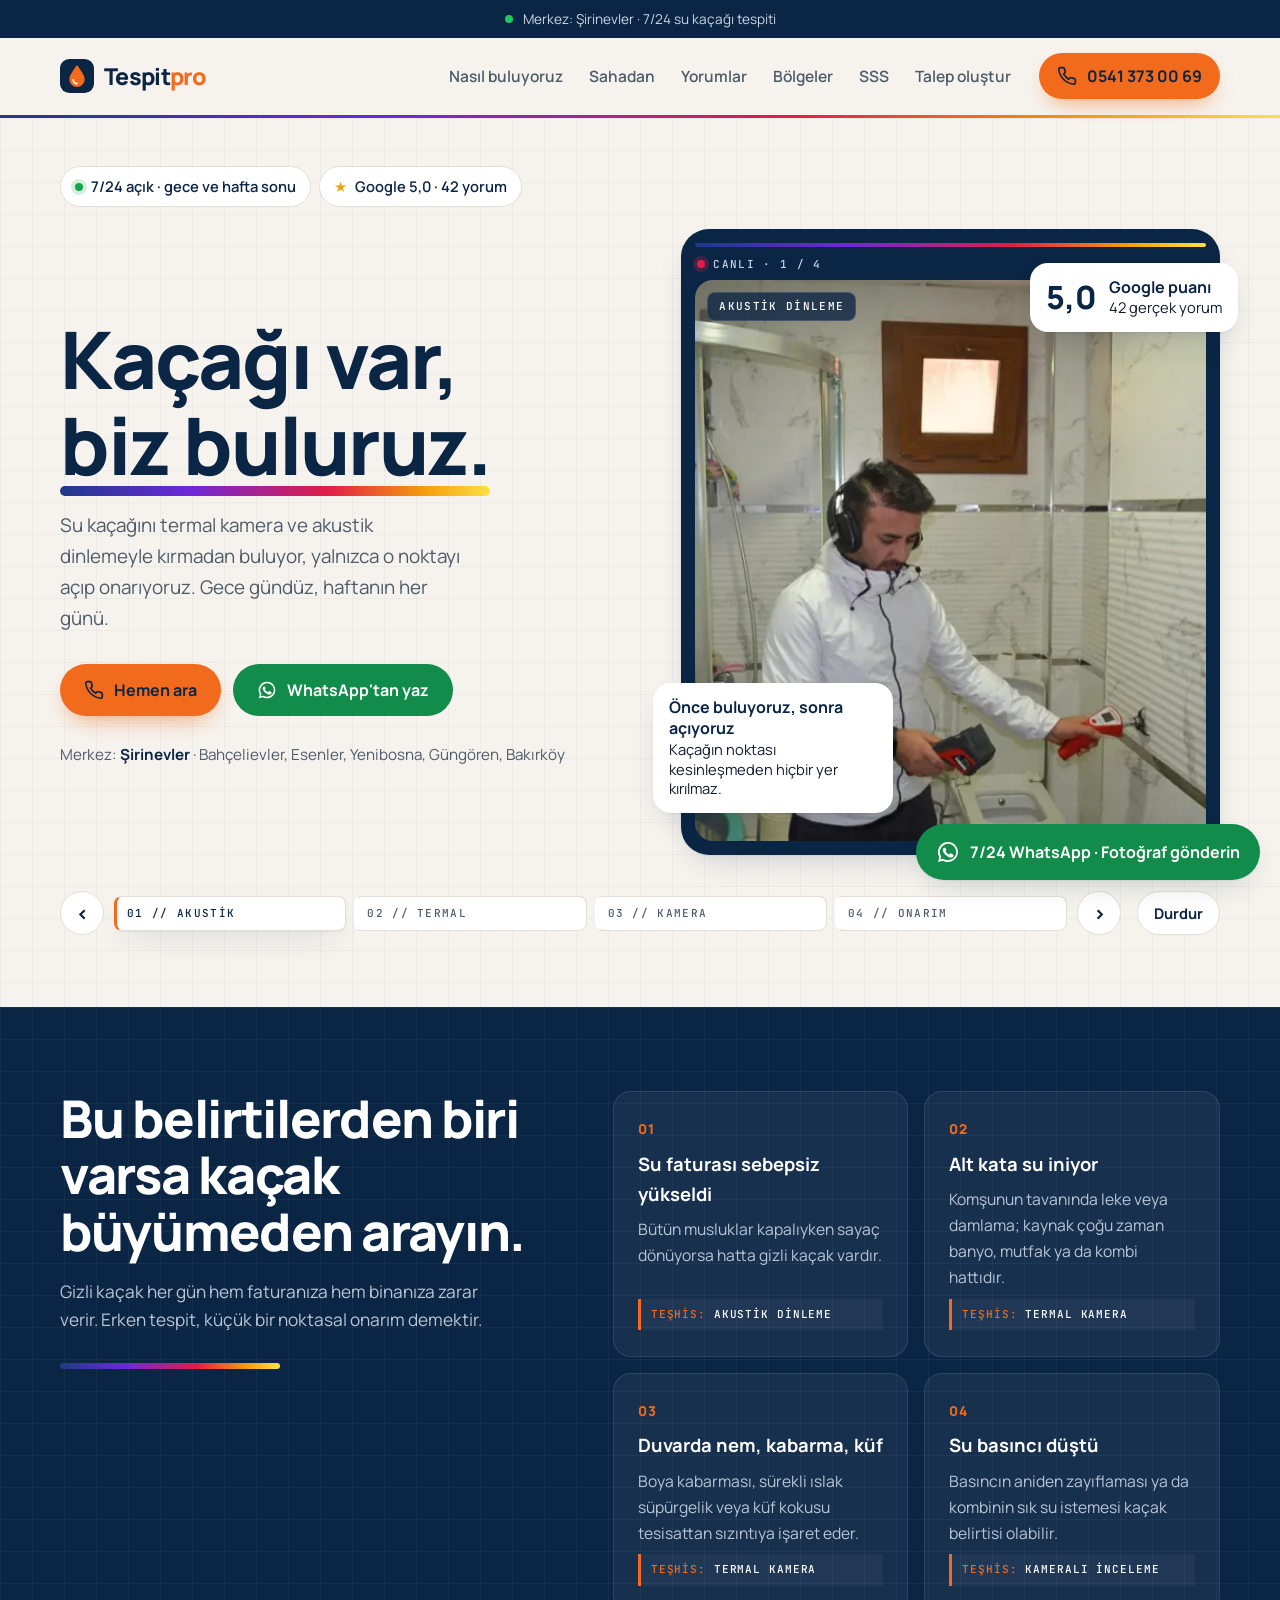
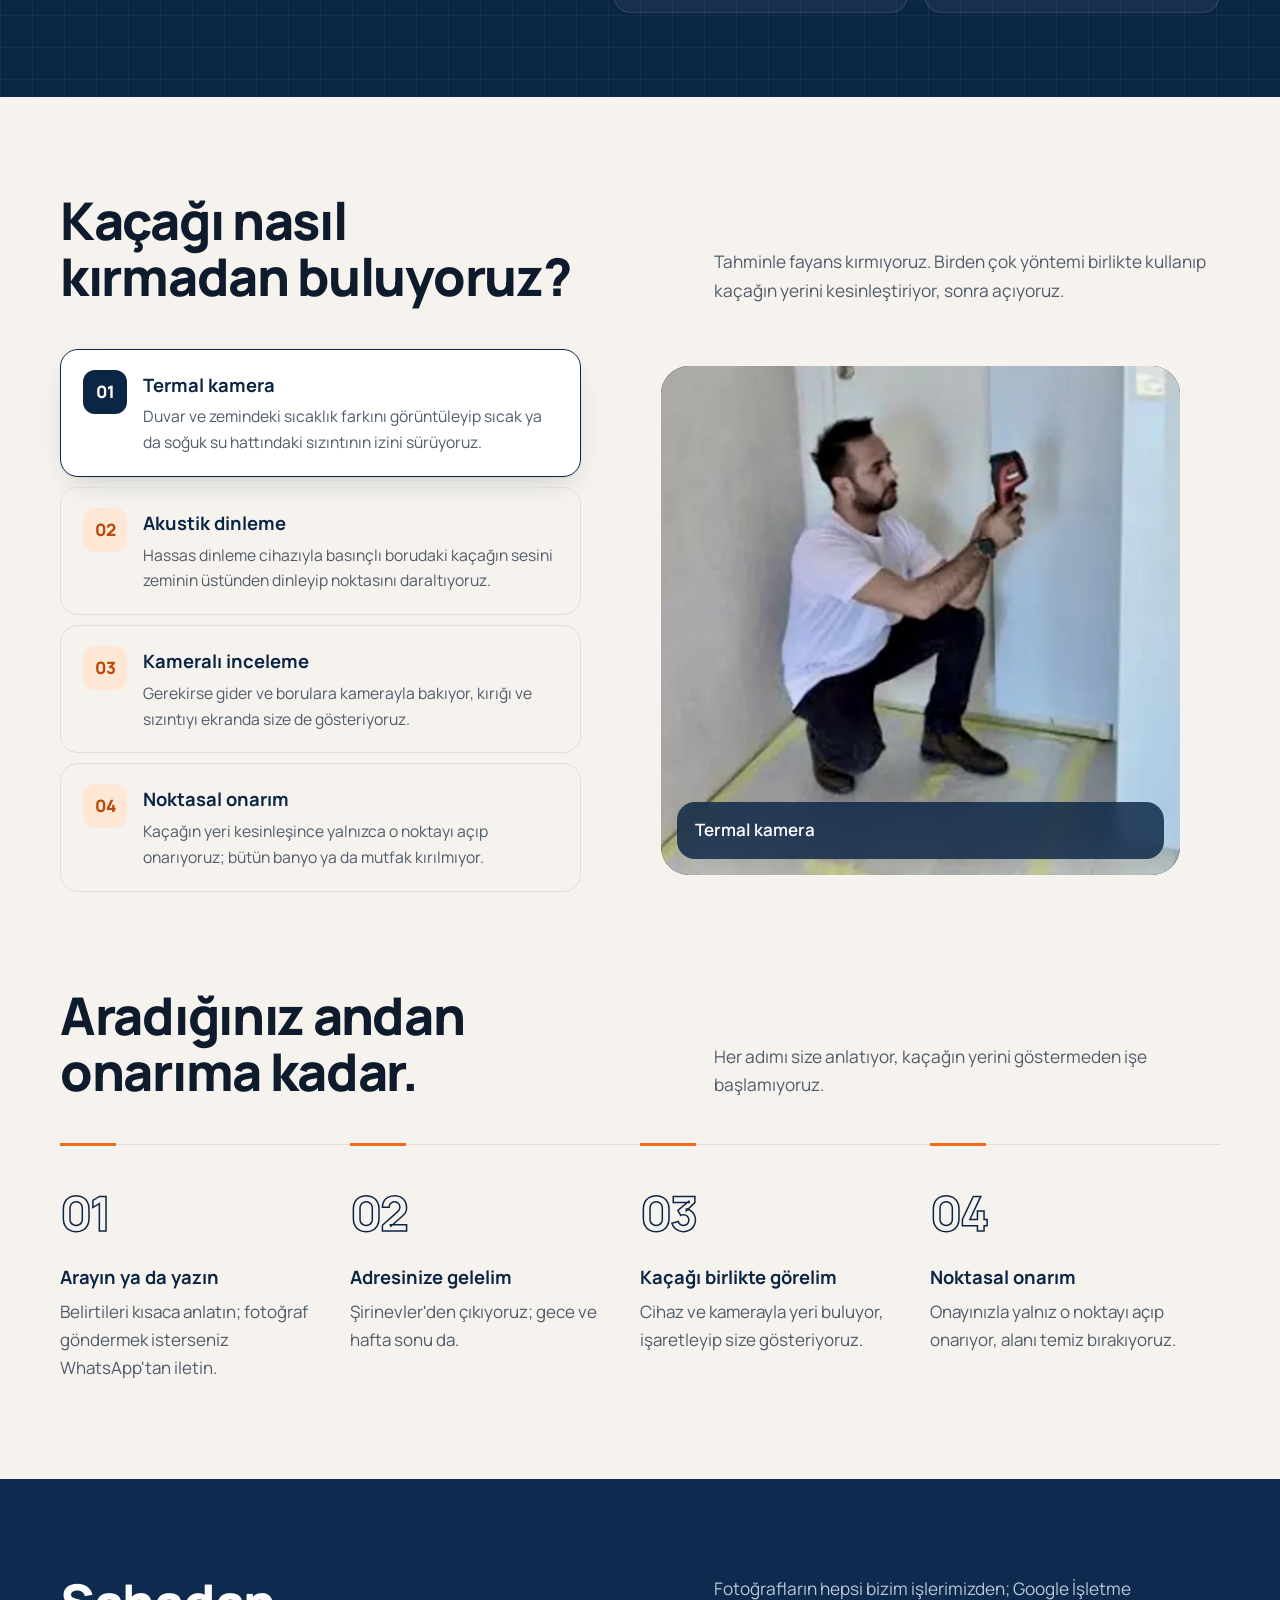
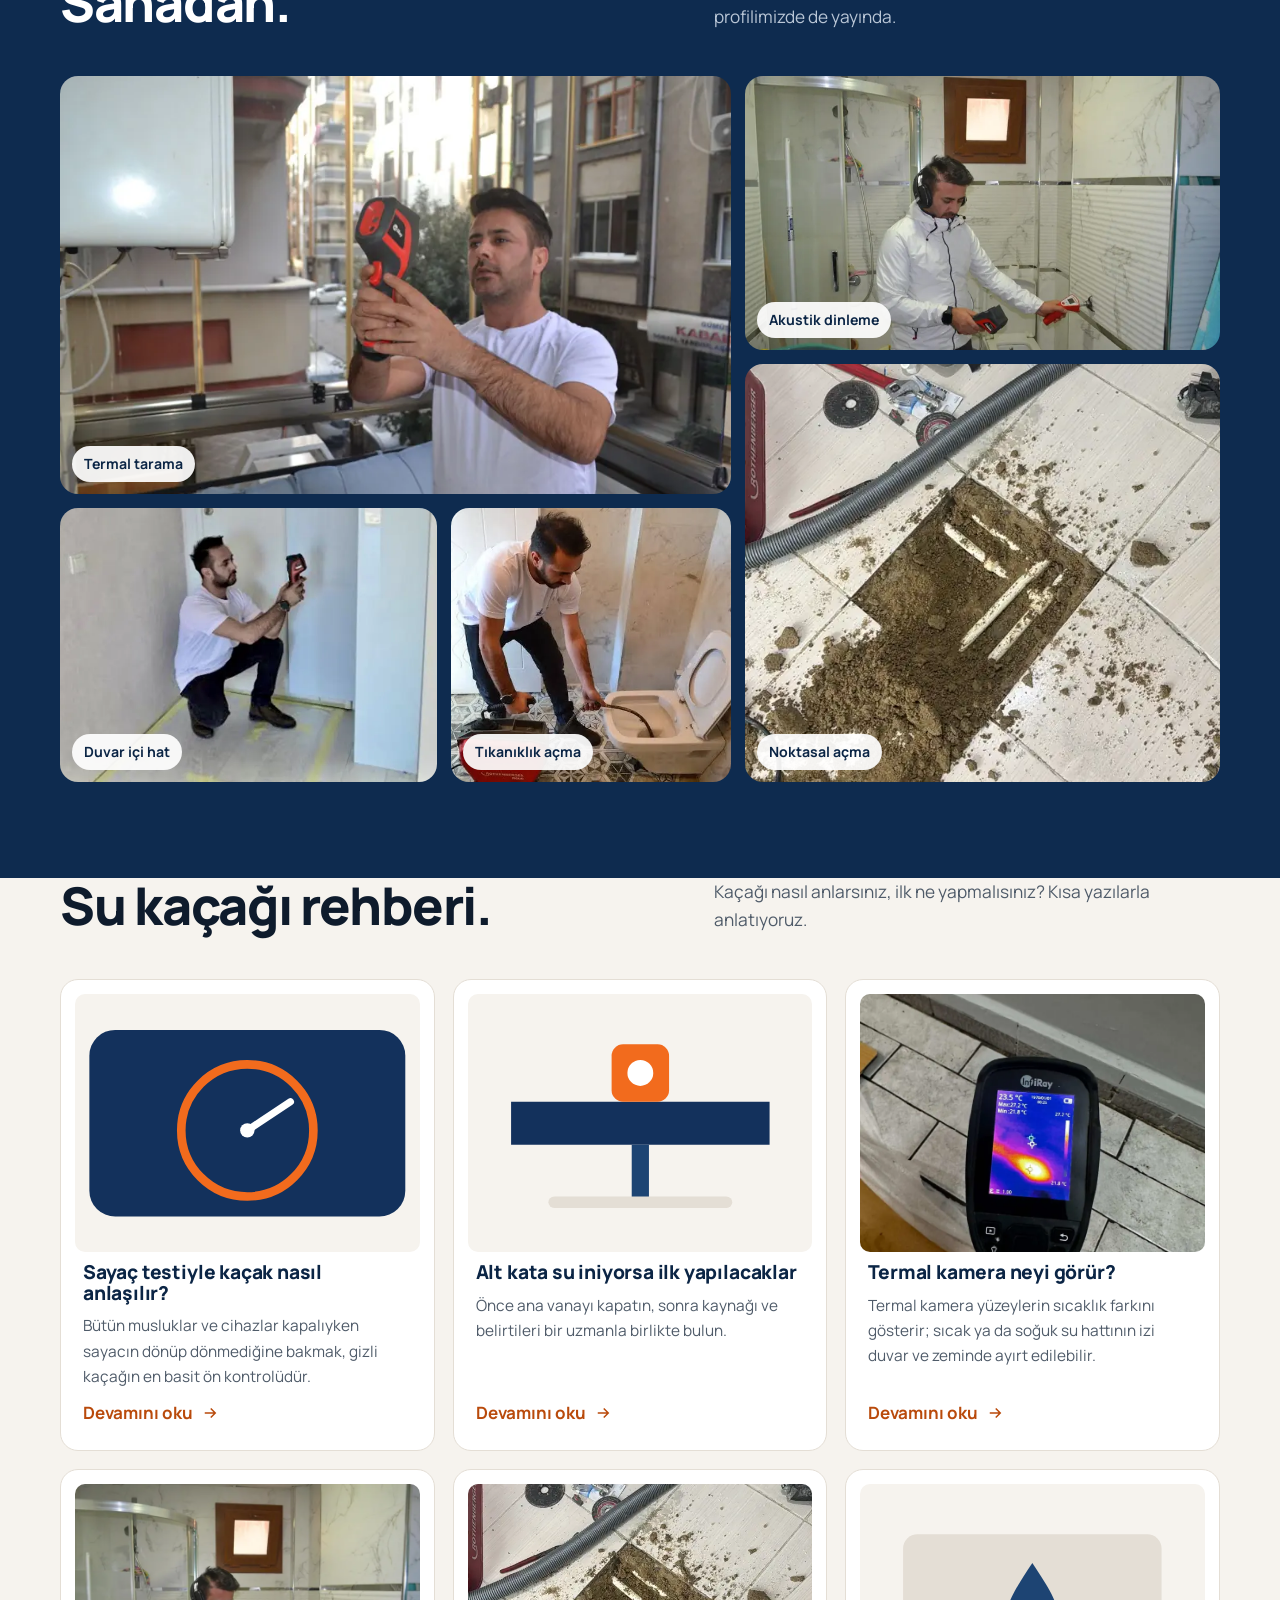
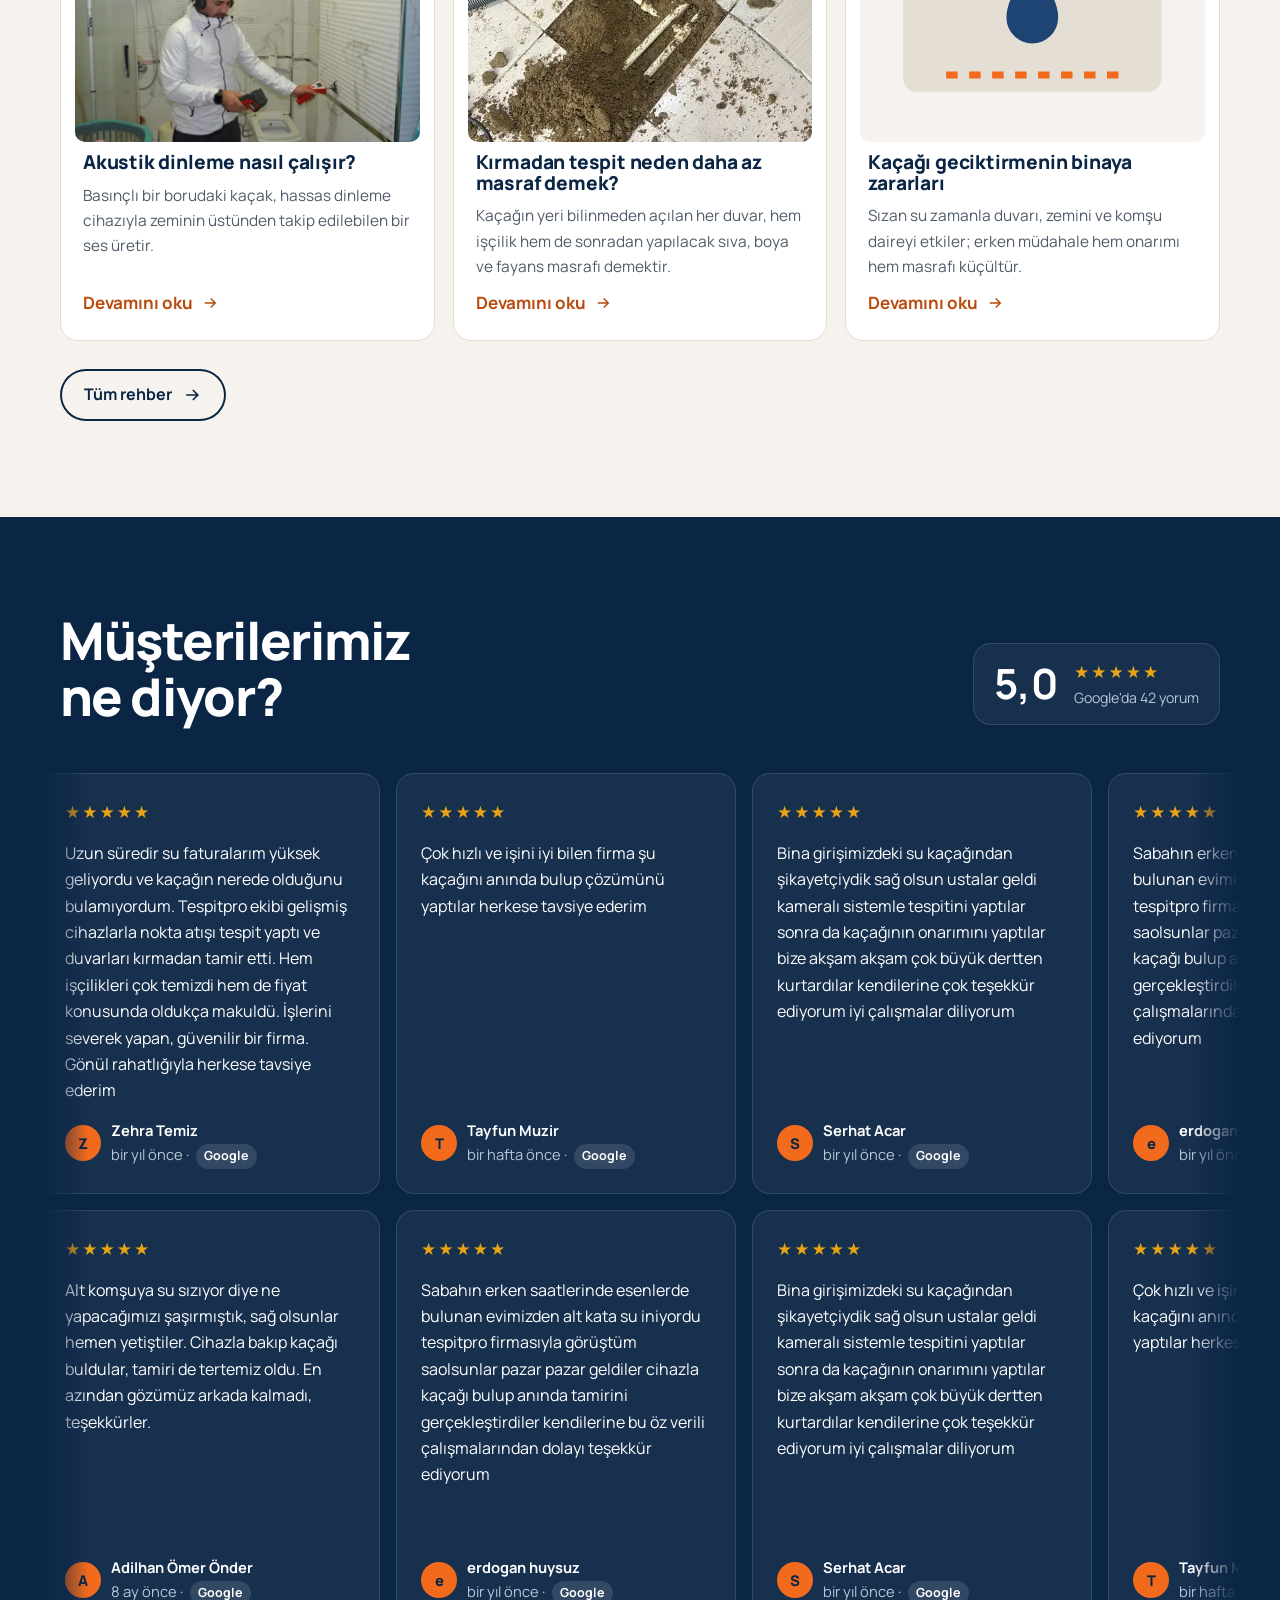
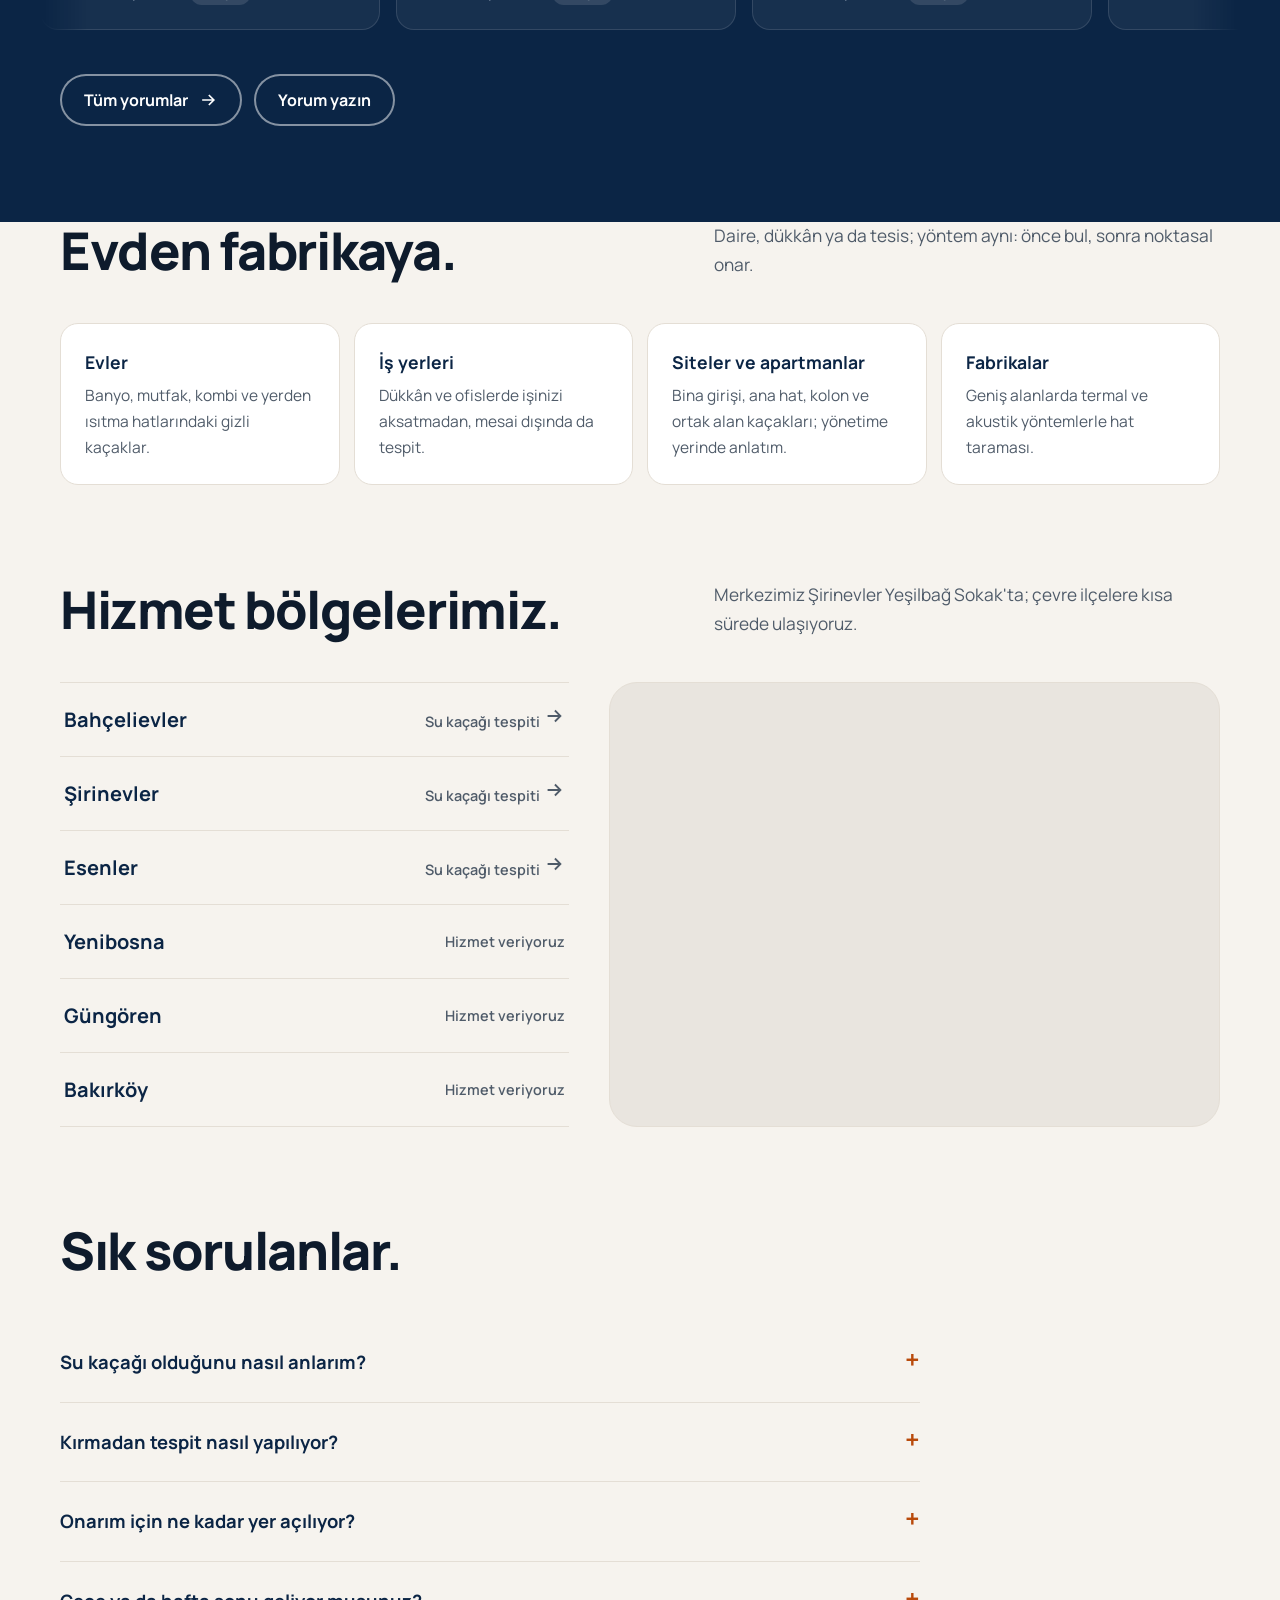
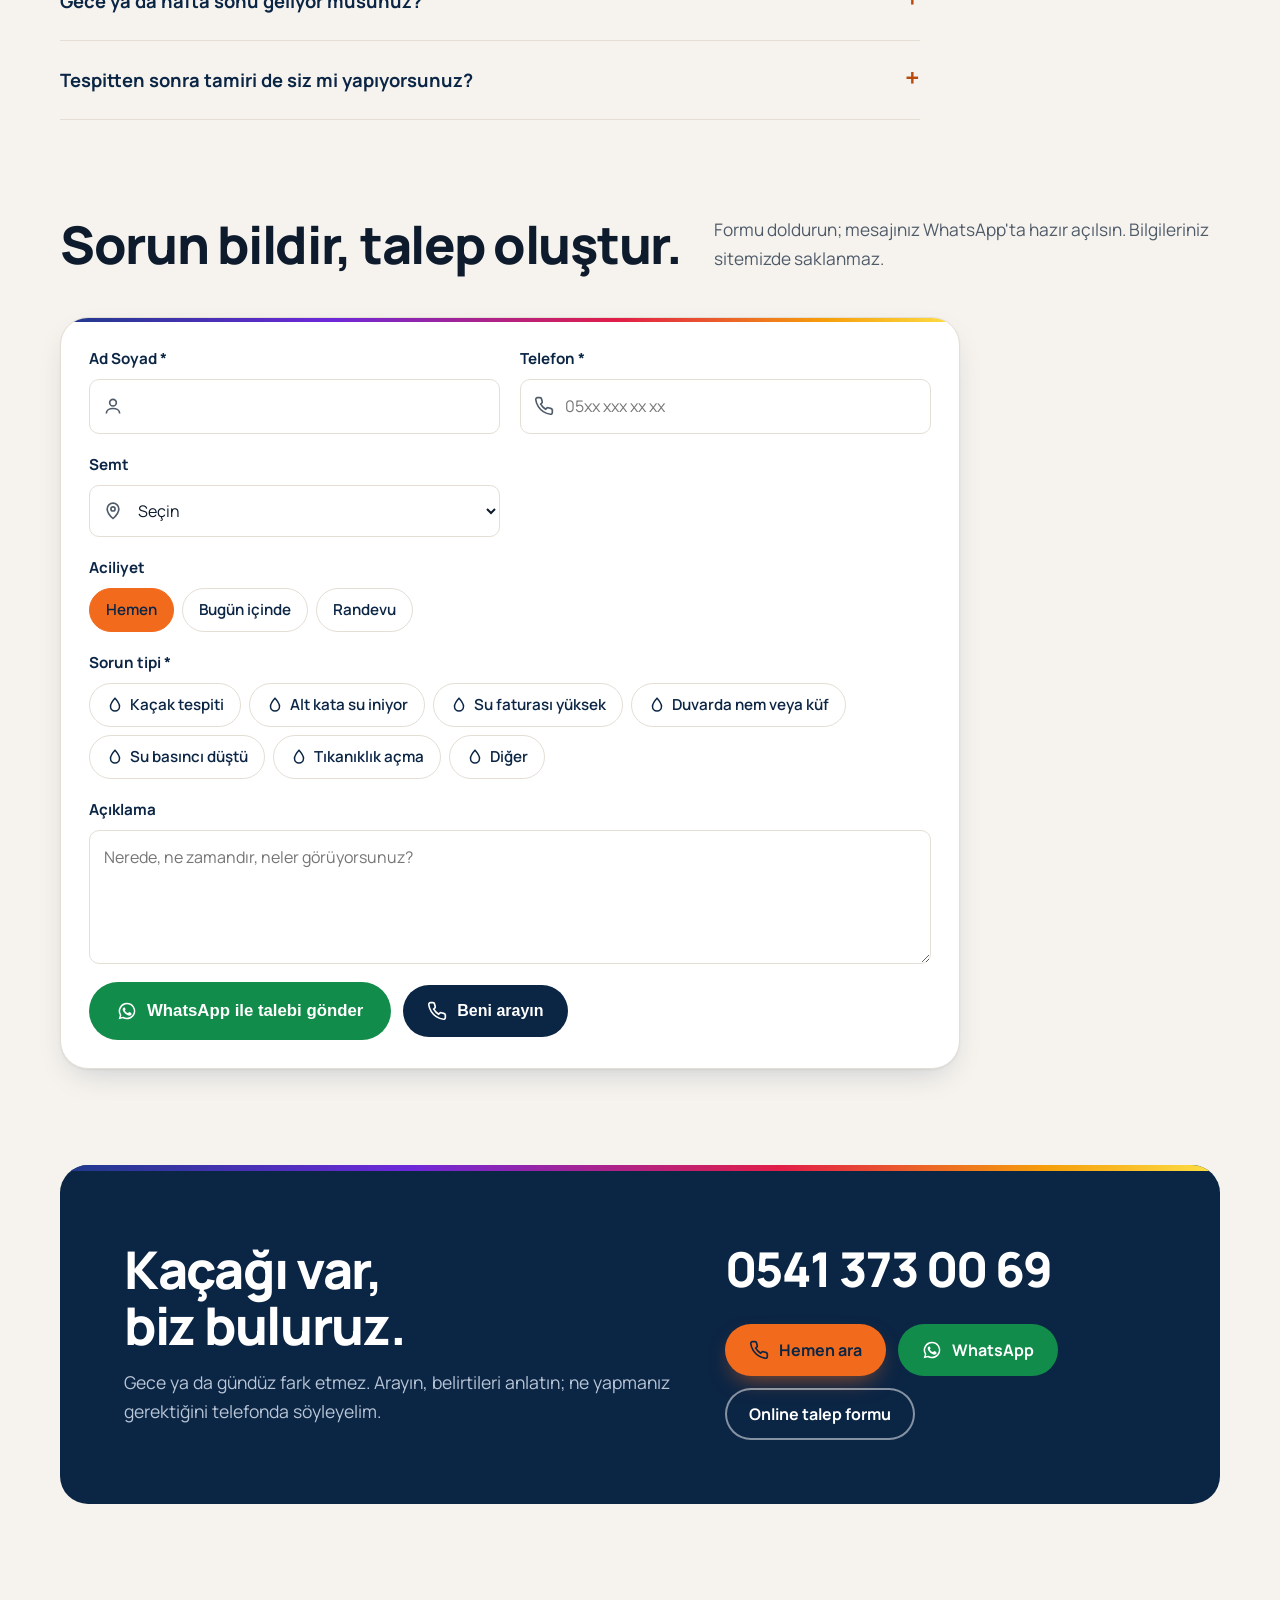
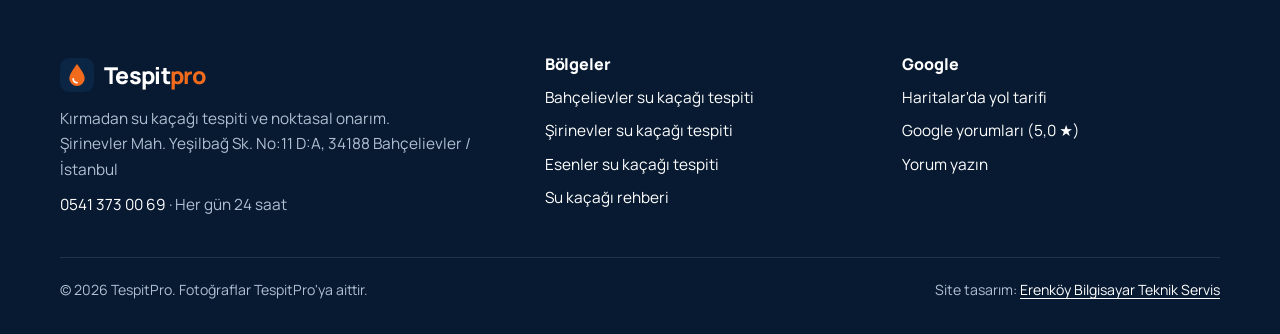
==== commit 7e9a9d4d: "Önizleme bağlantıları, tasarım imzası, panel uyarısı" ====
--- a/docs/index.html
+++ b/docs/index.html
@@ -22,8 +22,8 @@
 <a class="atla" href="#icerik">İçeriğe geç</a>
 <div class="duyuru"><span class="canli" aria-hidden="true"></span>Merkez: Şirinevler · 7/24 su kaçağı tespiti</div>
 <header class="ust" id="ust"><div class="kap">
-<a class="logo" href="./" aria-label="TespitPro ana sayfa"><svg viewBox="0 0 40 40" aria-hidden="true"><rect width="40" height="40" rx="11" fill="#0B2545"/><path d="M20 7c-5.6 7.6-9 12.6-9 17a9 9 0 0 0 18 0c0-4.4-3.4-9.4-9-17z" fill="#F26B1D"/><path d="M15.5 24.5a4.5 4.5 0 0 0 4.5 4.5" stroke="#fff" stroke-width="2" fill="none" stroke-linecap="round"/></svg><span>Tespit<b>pro</b></span></a>
-<nav class="menu" aria-label="Ana menü"><a href="./#yontem">Nasıl buluyoruz</a><a href="./#galeri">Sahadan</a><a href="./#yorumlar">Yorumlar</a><a href="./#bolgeler">Bölgeler</a><a href="./#sss">SSS</a><a href="#talep">Talep oluştur</a></nav>
+<a class="logo" href="index.html" aria-label="TespitPro ana sayfa"><svg viewBox="0 0 40 40" aria-hidden="true"><rect width="40" height="40" rx="11" fill="#0B2545"/><path d="M20 7c-5.6 7.6-9 12.6-9 17a9 9 0 0 0 18 0c0-4.4-3.4-9.4-9-17z" fill="#F26B1D"/><path d="M15.5 24.5a4.5 4.5 0 0 0 4.5 4.5" stroke="#fff" stroke-width="2" fill="none" stroke-linecap="round"/></svg><span>Tespit<b>pro</b></span></a>
+<nav class="menu" aria-label="Ana menü"><a href="index.html#yontem">Nasıl buluyoruz</a><a href="index.html#galeri">Sahadan</a><a href="index.html#yorumlar">Yorumlar</a><a href="index.html#bolgeler">Bölgeler</a><a href="index.html#sss">SSS</a><a href="#talep">Talep oluştur</a></nav>
 <a class="btn btn-ana" href="tel:+905413730069"><svg viewBox="0 0 24 24" fill="none" stroke="currentColor" stroke-width="2" aria-hidden="true"><path d="M22 16.9v3a2 2 0 0 1-2.2 2 19.8 19.8 0 0 1-8.6-3.1 19.5 19.5 0 0 1-6-6A19.8 19.8 0 0 1 2.1 4.2 2 2 0 0 1 4.1 2h3a2 2 0 0 1 2 1.7c.1.9.4 1.8.7 2.7a2 2 0 0 1-.5 2.1L8 9.8a16 16 0 0 0 6 6l1.3-1.3a2 2 0 0 1 2.1-.4c.9.3 1.8.6 2.7.7a2 2 0 0 1 1.7 2z"/></svg><span>0541 373 00 69</span></a>
 </div></header>
 <div class="termal-cizgi" aria-hidden="true"></div>
@@ -165,10 +165,10 @@
 <div><a class="tel" href="tel:+905413730069">0541 373 00 69</a><div class="btnler"><a class="btn btn-ana" href="tel:+905413730069"><svg viewBox="0 0 24 24" fill="none" stroke="currentColor" stroke-width="2" aria-hidden="true"><path d="M22 16.9v3a2 2 0 0 1-2.2 2 19.8 19.8 0 0 1-8.6-3.1 19.5 19.5 0 0 1-6-6A19.8 19.8 0 0 1 2.1 4.2 2 2 0 0 1 4.1 2h3a2 2 0 0 1 2 1.7c.1.9.4 1.8.7 2.7a2 2 0 0 1-.5 2.1L8 9.8a16 16 0 0 0 6 6l1.3-1.3a2 2 0 0 1 2.1-.4c.9.3 1.8.6 2.7.7a2 2 0 0 1 1.7 2z"/></svg>Hemen ara</a><a class="btn btn-wa" href="https://wa.me/905413730069?text=Merhaba%2C%20su%20ka%C3%A7a%C4%9F%C4%B1%20tespiti%20i%C3%A7in%20bilgi%20almak%20istiyorum."><svg viewBox="0 0 24 24" fill="currentColor" aria-hidden="true"><path d="M12 2a10 10 0 0 0-8.6 15.1L2 22l5-1.3A10 10 0 1 0 12 2zm0 18.2a8.2 8.2 0 0 1-4.2-1.2l-.3-.2-3 .8.8-2.9-.2-.3A8.2 8.2 0 1 1 12 20.2zm4.5-6.1c-.2-.1-1.5-.7-1.7-.8s-.4-.1-.6.1-.7.8-.8 1-.3.2-.5.1a6.7 6.7 0 0 1-3.3-2.9c-.3-.4.2-.4.7-1.3.1-.2 0-.3 0-.4l-.8-1.8c-.2-.5-.4-.4-.6-.4h-.5a1 1 0 0 0-.7.3 3 3 0 0 0-.9 2.200 5.1 5.1 0 0 0 1.1 2.7 11.7 11.7 0 0 0 4.5 4c1.7.7 2.300.8 3.2.6a2.7 2.7 0 0 0 1.8-1.2 2.2 2.2 0 0 0 .1-1.2c0-.1-.2-.2-.5-.3z"/></svg>WhatsApp</a><a class="btn btn-hayalet-acik" href="#talep">Online talep formu</a></div></div>
 </div></div></section></main>
 <footer class="alt-bilgi"><div class="kap">
-<div><a class="logo" href="./"><svg viewBox="0 0 40 40" aria-hidden="true"><rect width="40" height="40" rx="11" fill="#0B2545"/><path d="M20 7c-5.6 7.6-9 12.6-9 17a9 9 0 0 0 18 0c0-4.4-3.4-9.4-9-17z" fill="#F26B1D"/><path d="M15.5 24.5a4.5 4.5 0 0 0 4.5 4.5" stroke="#fff" stroke-width="2" fill="none" stroke-linecap="round"/></svg><span>Tespit<b>pro</b></span></a><p>Kırmadan su kaçağı tespiti ve noktasal onarım.<br>Şirinevler Mah. Yeşilbağ Sk. No:11 D:A, 34188 Bahçelievler / İstanbul</p><p style="margin-top:10px"><a href="tel:+905413730069">0541 373 00 69</a> · Her gün 24 saat</p></div>
+<div><a class="logo" href="index.html"><svg viewBox="0 0 40 40" aria-hidden="true"><rect width="40" height="40" rx="11" fill="#0B2545"/><path d="M20 7c-5.6 7.6-9 12.6-9 17a9 9 0 0 0 18 0c0-4.4-3.4-9.4-9-17z" fill="#F26B1D"/><path d="M15.5 24.5a4.5 4.5 0 0 0 4.5 4.5" stroke="#fff" stroke-width="2" fill="none" stroke-linecap="round"/></svg><span>Tespit<b>pro</b></span></a><p>Kırmadan su kaçağı tespiti ve noktasal onarım.<br>Şirinevler Mah. Yeşilbağ Sk. No:11 D:A, 34188 Bahçelievler / İstanbul</p><p style="margin-top:10px"><a href="tel:+905413730069">0541 373 00 69</a> · Her gün 24 saat</p></div>
 <div><h3>Bölgeler</h3><ul><li><a href="bahcelievler-su-kacagi-tespiti.html">Bahçelievler su kaçağı tespiti</a></li><li><a href="sirinevler-su-kacagi-tespiti.html">Şirinevler su kaçağı tespiti</a></li><li><a href="esenler-su-kacagi-tespiti.html">Esenler su kaçağı tespiti</a></li><li><a href="su-kacagi-rehberi.html">Su kaçağı rehberi</a></li></ul></div>
 <div><h3>Google</h3><ul><li><a href="https://maps.google.com/?cid=11539754779874183849">Haritalar'da yol tarifi</a></li><li><a href="https://maps.google.com/?cid=11539754779874183849">Google yorumları (5,0 ★)</a></li><li><a href="https://search.google.com/local/writereview?placeid=ChIJu-e2S3qlyhQRqUqEAdVxJaA">Yorum yazın</a></li></ul></div>
-<p class="telif">© 2026 TespitPro. Fotoğraflar TespitPro'ya aittir.</p>
+<p class="telif">© 2026 TespitPro. Fotoğraflar TespitPro'ya aittir. <span class="imza">Site tasarım: <a href="https://www.erenkoybilgisayar.com.tr/">Erenköy Bilgisayar Teknik Servis</a></span></p>
 </div></footer>
 <div class="sabit"><a class="btn btn-ana" href="tel:+905413730069"><svg viewBox="0 0 24 24" fill="none" stroke="currentColor" stroke-width="2" aria-hidden="true"><path d="M22 16.9v3a2 2 0 0 1-2.2 2 19.8 19.8 0 0 1-8.6-3.1 19.5 19.5 0 0 1-6-6A19.8 19.8 0 0 1 2.1 4.2 2 2 0 0 1 4.1 2h3a2 2 0 0 1 2 1.7c.1.9.4 1.8.7 2.7a2 2 0 0 1-.5 2.1L8 9.8a16 16 0 0 0 6 6l1.3-1.3a2 2 0 0 1 2.1-.4c.9.3 1.8.6 2.7.7a2 2 0 0 1 1.7 2z"/></svg>Ara</a><a class="btn btn-wa" href="https://wa.me/905413730069?text=Merhaba%2C%20su%20ka%C3%A7a%C4%9F%C4%B1%20tespiti%20i%C3%A7in%20bilgi%20almak%20istiyorum."><svg viewBox="0 0 24 24" fill="currentColor" aria-hidden="true"><path d="M12 2a10 10 0 0 0-8.6 15.1L2 22l5-1.3A10 10 0 1 0 12 2zm0 18.2a8.2 8.2 0 0 1-4.2-1.2l-.3-.2-3 .8.8-2.9-.2-.3A8.2 8.2 0 1 1 12 20.2zm4.5-6.1c-.2-.1-1.5-.7-1.7-.8s-.4-.1-.6.1-.7.8-.8 1-.3.2-.5.1a6.7 6.7 0 0 1-3.3-2.9c-.3-.4.2-.4.7-1.3.1-.2 0-.3 0-.4l-.8-1.8c-.2-.5-.4-.4-.6-.4h-.5a1 1 0 0 0-.7.3 3 3 0 0 0-.9 2.200 5.1 5.1 0 0 0 1.1 2.7 11.7 11.7 0 0 0 4.5 4c1.7.7 2.300.8 3.2.6a2.7 2.7 0 0 0 1.8-1.2 2.2 2.2 0 0 0 .1-1.2c0-.1-.2-.2-.5-.3z"/></svg>WhatsApp</a></div>
 <script>
--- a/docs/style.css
+++ b/docs/style.css
@@ -380,3 +380,13 @@
   .talep-form{padding:22px}
   .talep-butonlar .btn-wa,.talep-butonlar .btn-lacivert{width:100%;justify-content:center}
 }
+
+/* v3 düzeltme: çapa bağlantılarında başlık yapışkan menünün altında kalmasın; mobilde sohbet düğmesi yuvarlak ikon */
+section[id],[id="talep"],[id="sss"]{scroll-margin-top:110px}
+@media (max-width:640px){
+  .sohbet-ac{width:56px;height:56px;padding:0;justify-content:center;font-size:0;gap:0}
+  .sohbet-ac span{display:none}
+  .sohbet-ac svg{width:28px;height:28px}
+}
+
+.telif{display:flex;flex-wrap:wrap;justify-content:space-between;gap:8px}.imza a{text-decoration:underline;text-underline-offset:3px}
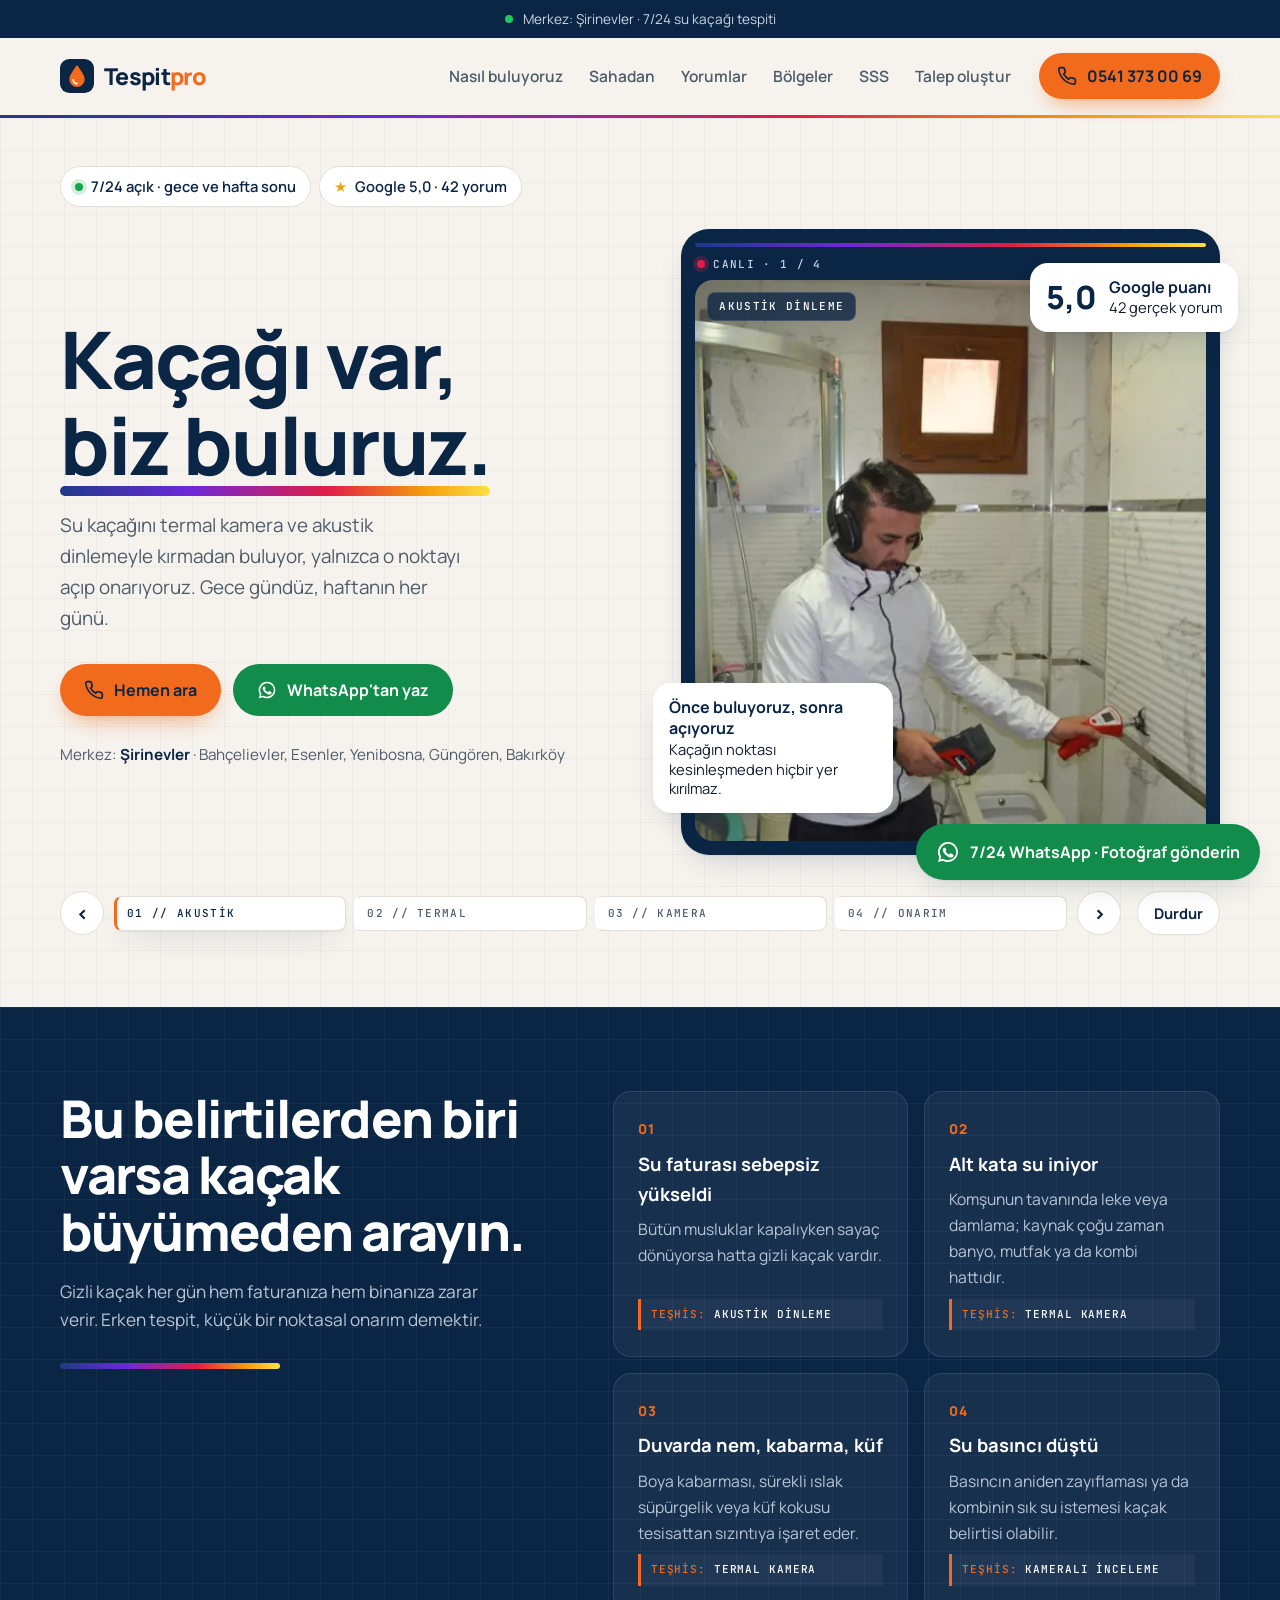
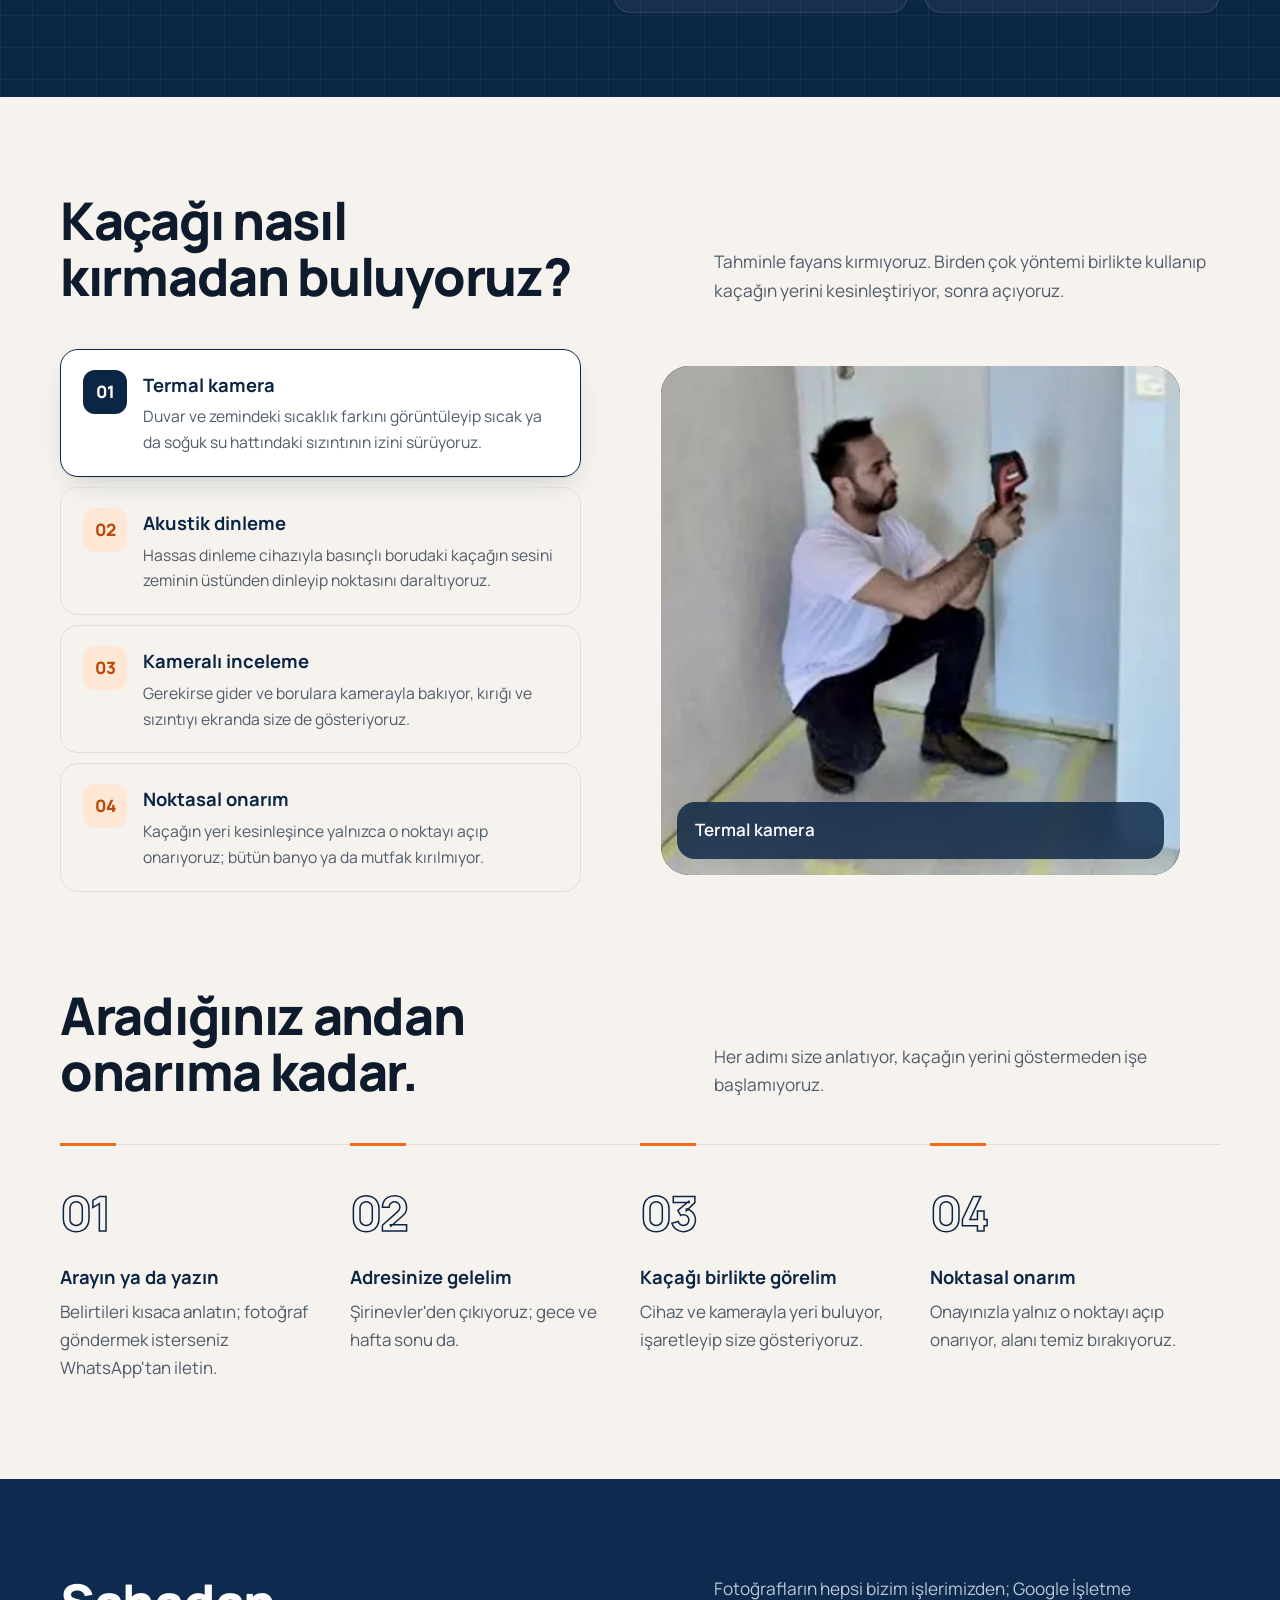
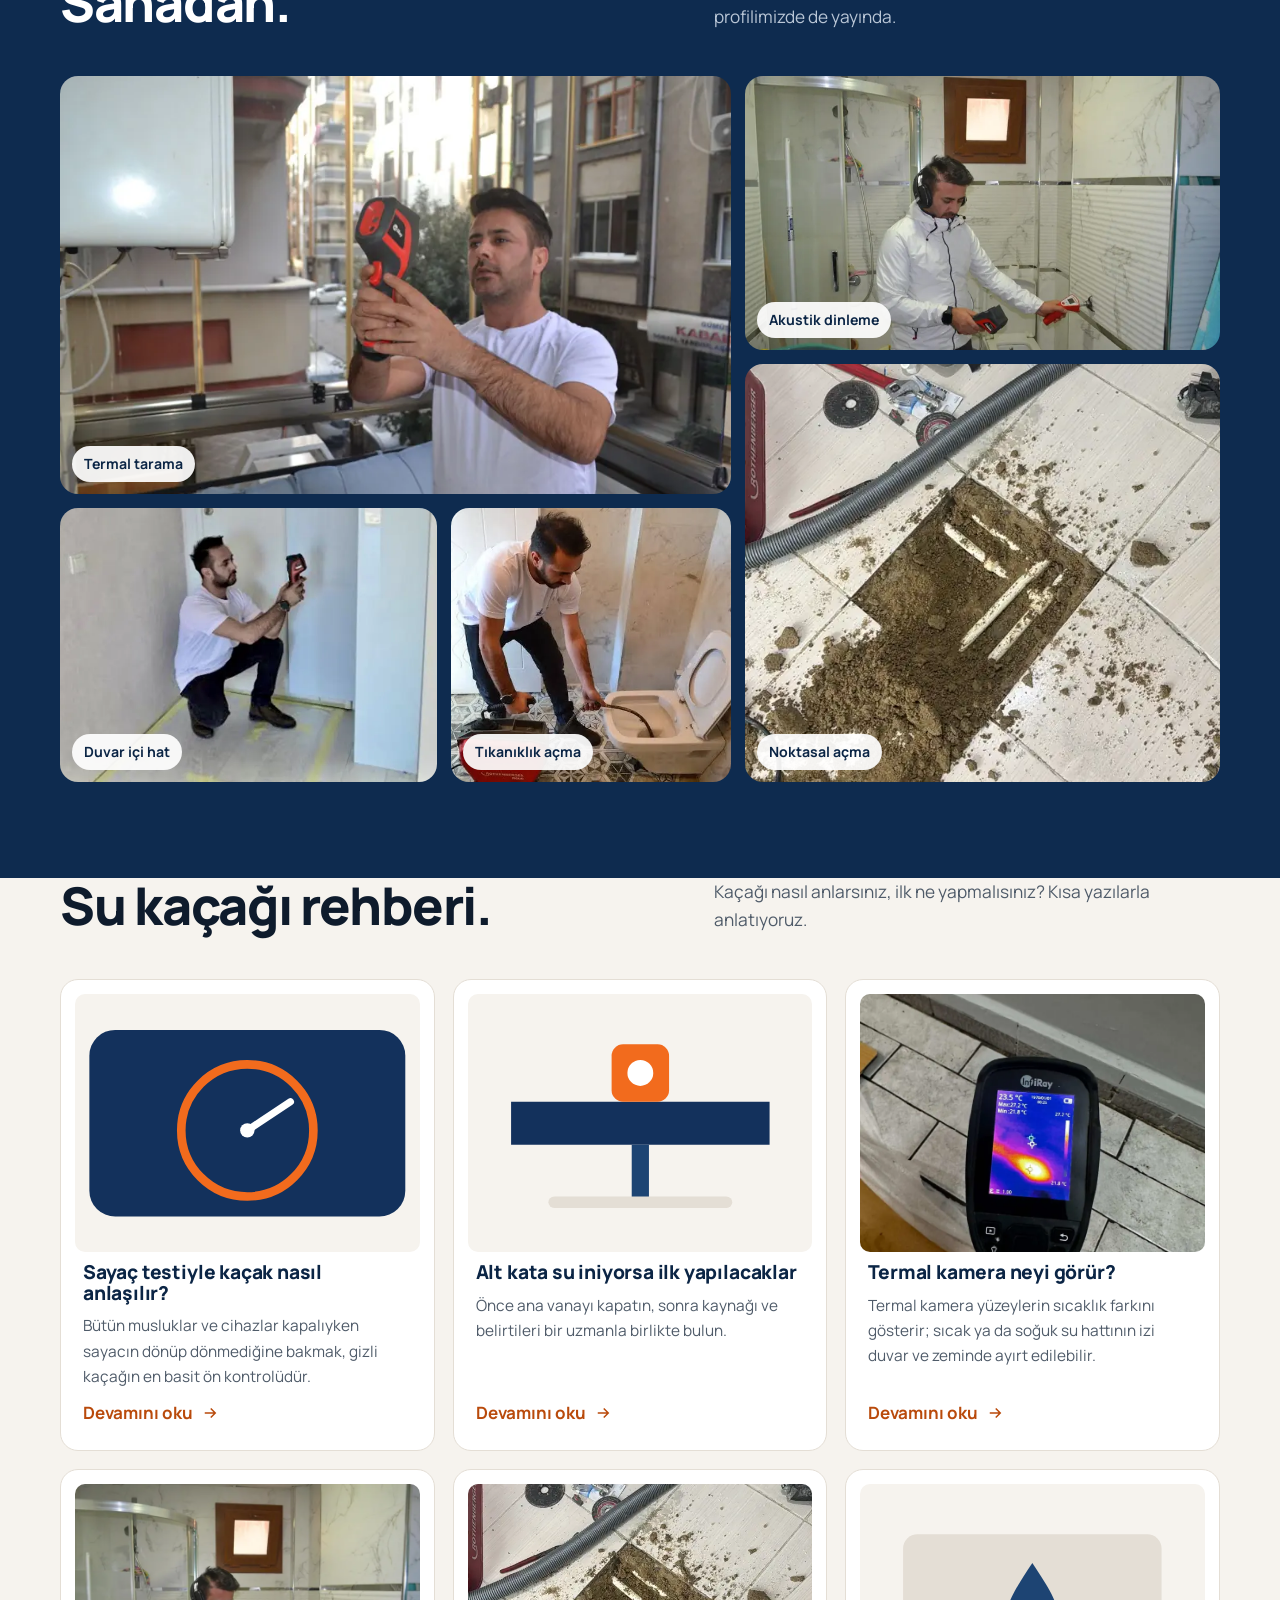
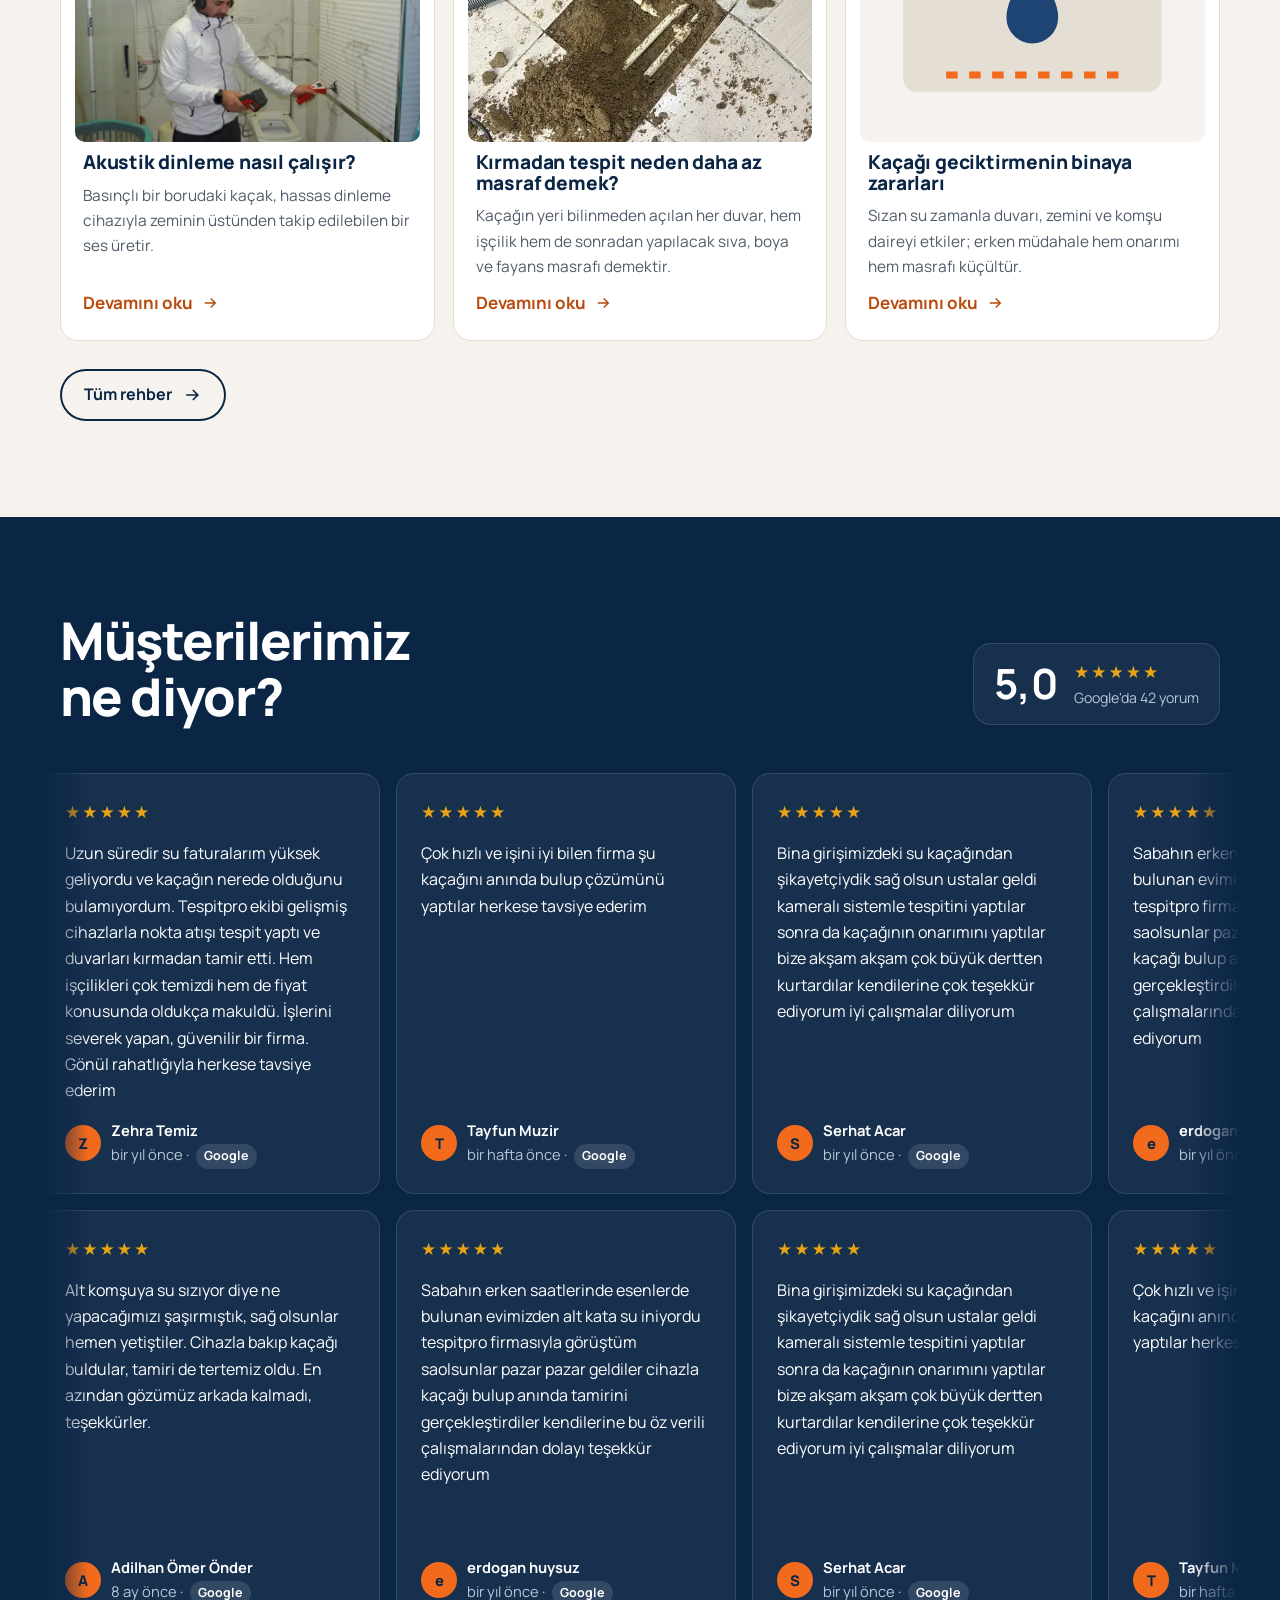
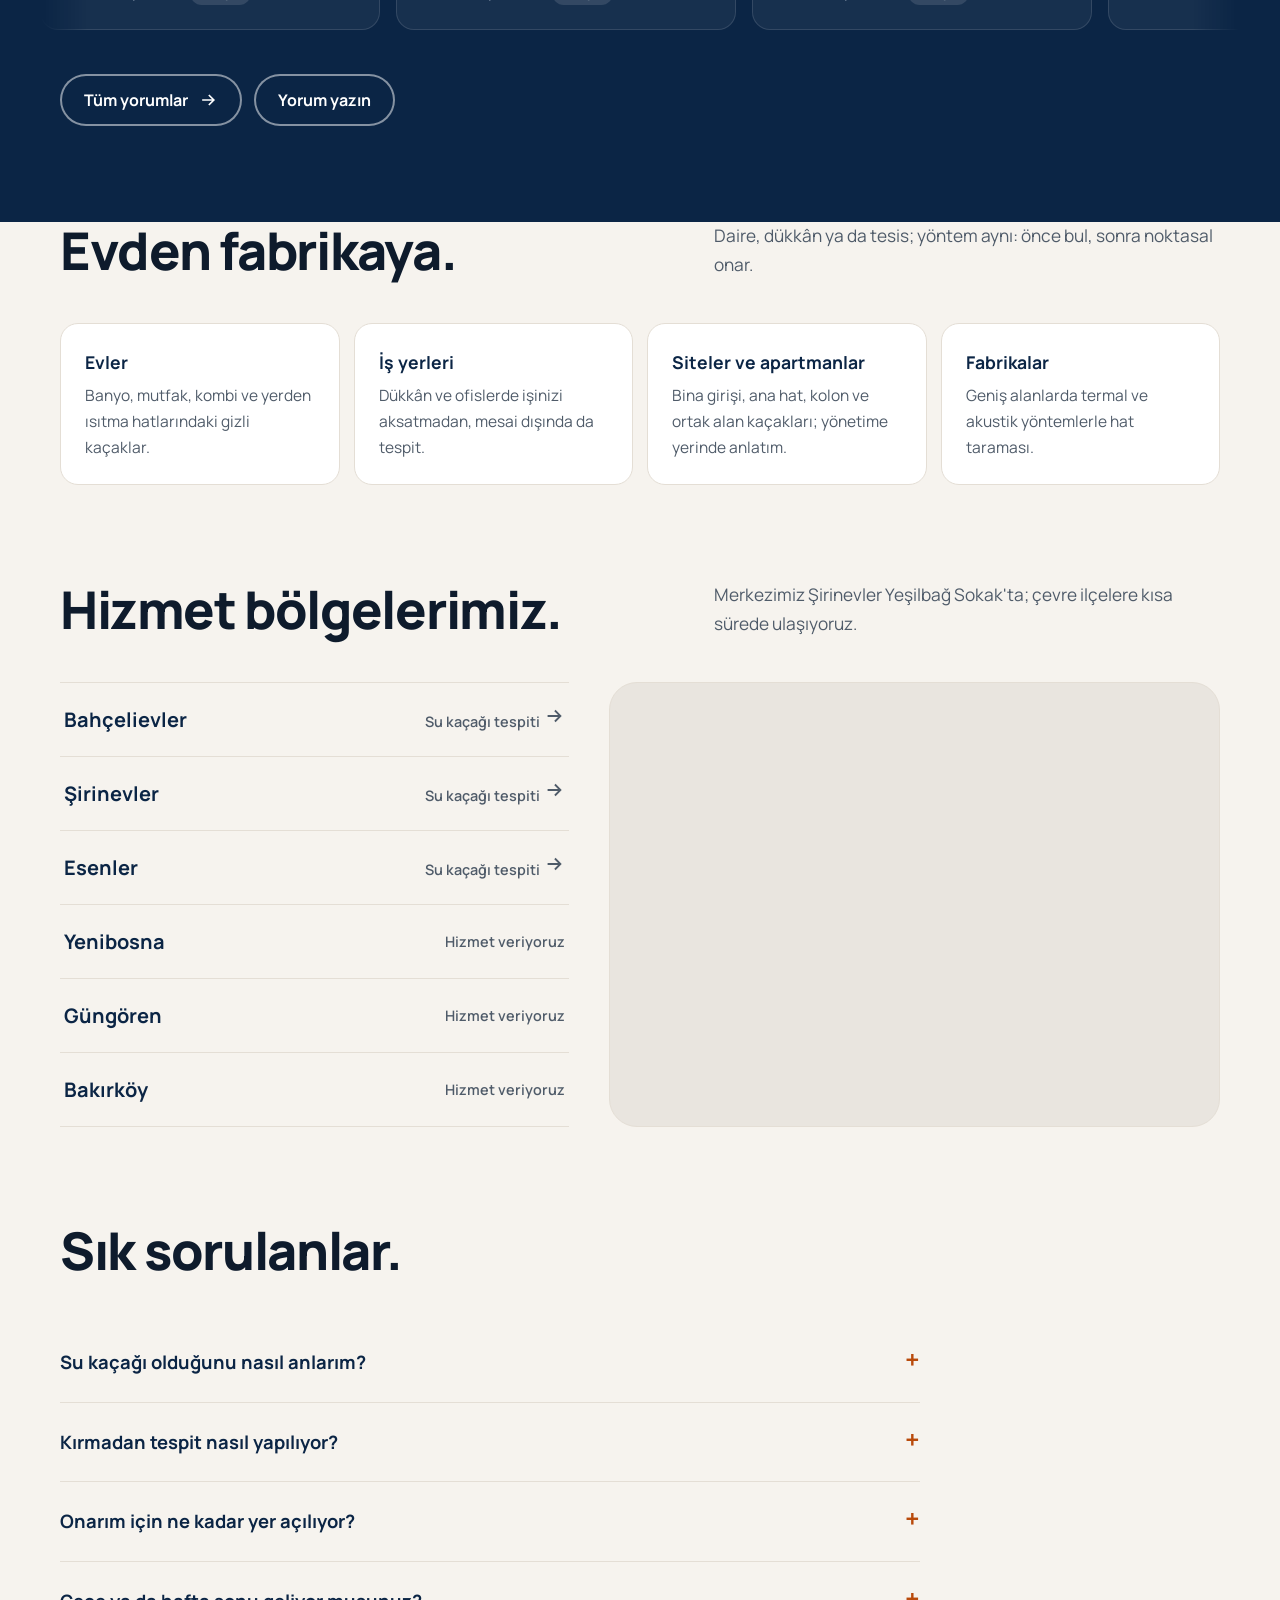
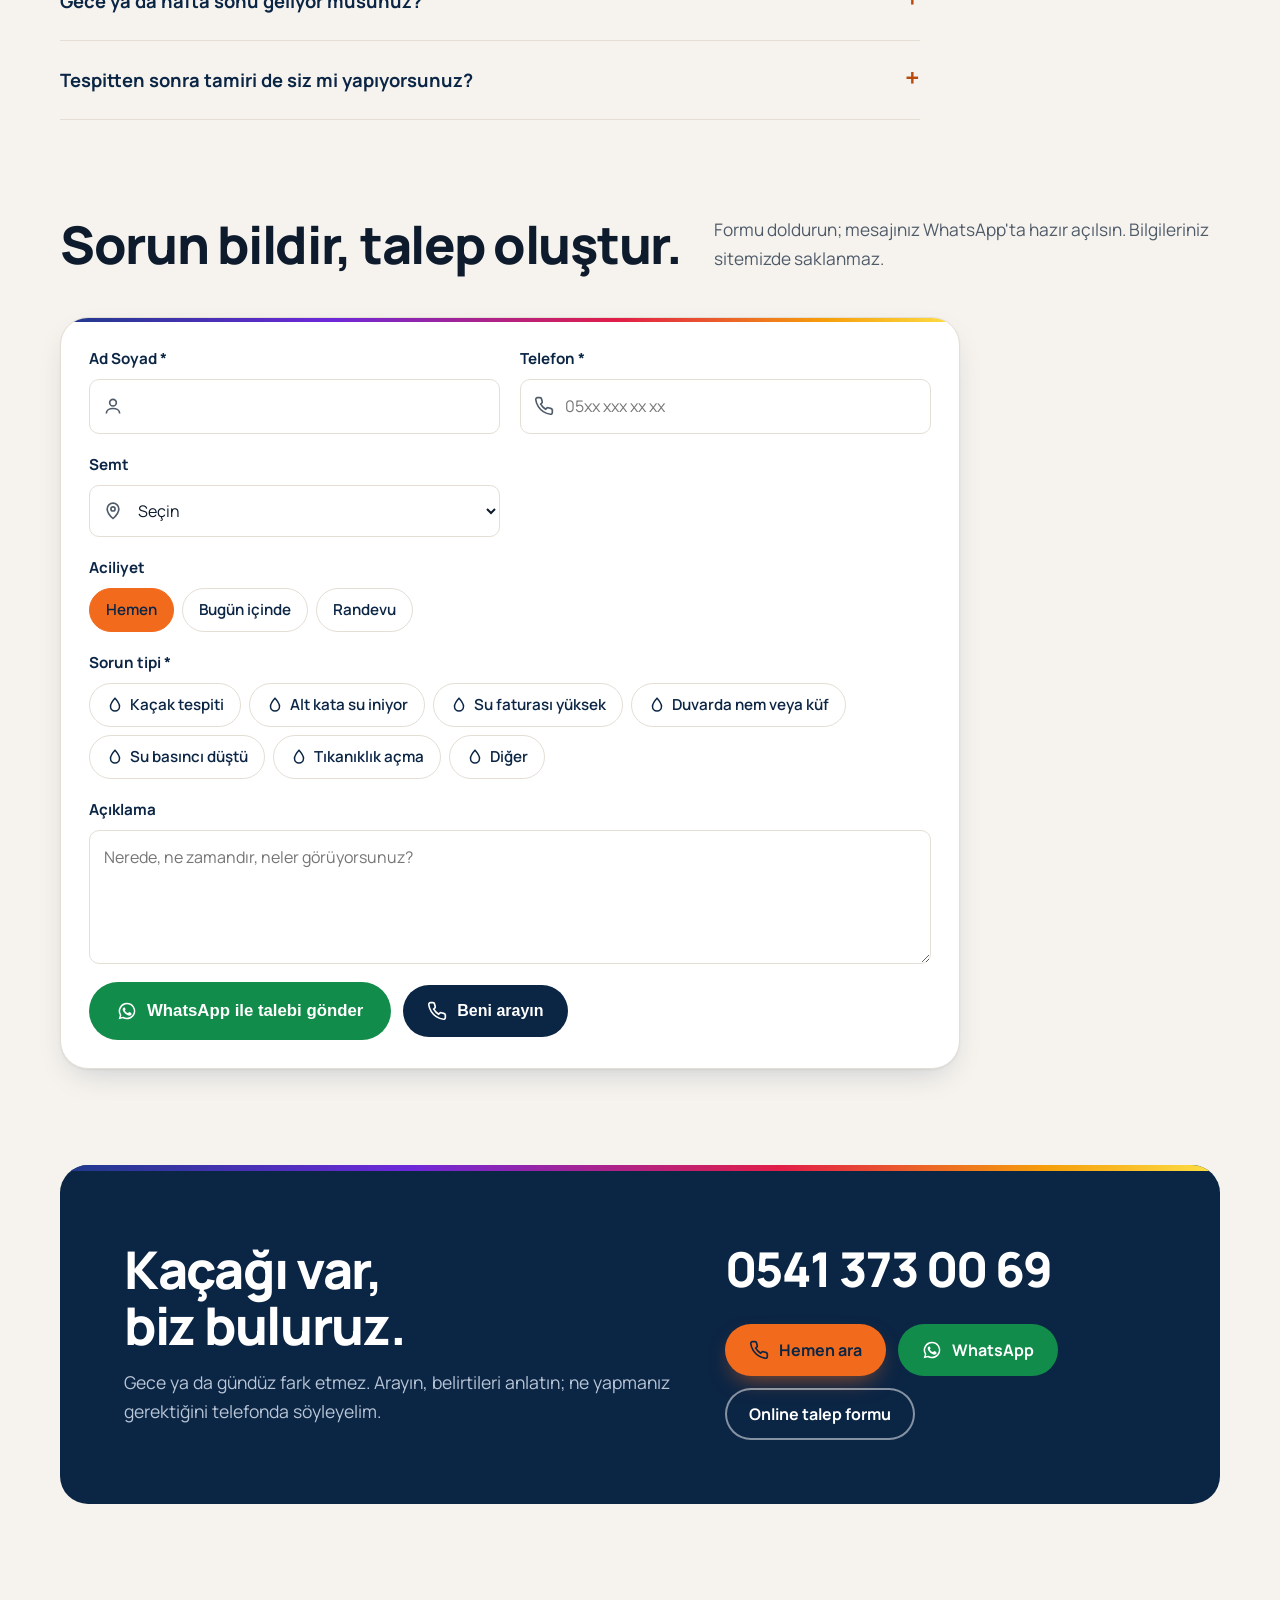
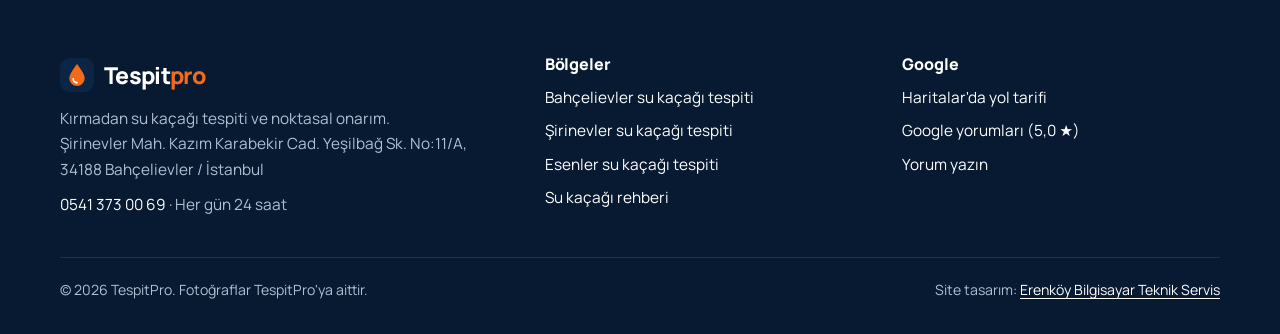
==== commit 8babaa96: "Adres Google profiliyle birebir (NAP)" ====
--- a/docs/index.html
+++ b/docs/index.html
@@ -15,7 +15,7 @@
 <link rel="preload" as="image" href="img/akustik-banyo-800.webp" imagesrcset="img/akustik-banyo-800.webp 800w, img/akustik-banyo-1600.webp 1600w" imagesizes="(max-width:980px) 100vw, 50vw">
 <link rel="stylesheet" href="style.css">
 
-<script type="application/ld+json">{"@context":"https://schema.org","@type":"Plumber","@id":"https://bycasuz.github.io/tespitpro/#isletme","name":"TespitPro","slogan":"Kaçağı var, biz buluruz!","url":"https://bycasuz.github.io/tespitpro/","telephone":"+905413730069","image":["https://bycasuz.github.io/tespitpro/img/og.jpg","https://bycasuz.github.io/tespitpro/img/termal-duvar-1600.webp"],"logo":"https://bycasuz.github.io/tespitpro/logo.svg","description":"Bahçelievler Şirinevler merkezli; termal kamera, akustik dinleme ve kamerayla kırmadan su kaçağı tespiti ve noktasal onarım. 7/24 hizmet.","address":{"@type":"PostalAddress","streetAddress":"Şirinevler Mah. Yeşilbağ Sk. No:11 D:A","addressLocality":"Bahçelievler","addressRegion":"İstanbul","postalCode":"34188","addressCountry":"TR"},"geo":{"@type":"GeoCoordinates","latitude":40.9978802,"longitude":28.8465744},"openingHoursSpecification":[{"@type":"OpeningHoursSpecification","dayOfWeek":["Monday","Tuesday","Wednesday","Thursday","Friday","Saturday","Sunday"],"opens":"00:00","closes":"23:59"}],"areaServed":[{"@type":"Place","name":"Bahçelievler, İstanbul"},{"@type":"Place","name":"Şirinevler, İstanbul"},{"@type":"Place","name":"Esenler, İstanbul"},{"@type":"Place","name":"Yenibosna, İstanbul"},{"@type":"Place","name":"Güngören, İstanbul"},{"@type":"Place","name":"Bakırköy, İstanbul"},{"@type":"Place","name":"Bağcılar, İstanbul"}],"hasMap":"https://maps.google.com/?cid=11539754779874183849","sameAs":["https://maps.google.com/?cid=11539754779874183849"],"makesOffer":[{"@type":"Offer","itemOffered":{"@type":"Service","name":"Kırmadan su kaçağı tespiti"}},{"@type":"Offer","itemOffered":{"@type":"Service","name":"Termal kamera ile su kaçağı tespiti"}},{"@type":"Offer","itemOffered":{"@type":"Service","name":"Akustik dinleme ile su kaçağı tespiti"}},{"@type":"Offer","itemOffered":{"@type":"Service","name":"Kameralı gider ve boru inceleme"}},{"@type":"Offer","itemOffered":{"@type":"Service","name":"Noktasal su kaçağı onarımı"}},{"@type":"Offer","itemOffered":{"@type":"Service","name":"Tıkanıklık açma"}}]}</script>
+<script type="application/ld+json">{"@context":"https://schema.org","@type":"Plumber","@id":"https://bycasuz.github.io/tespitpro/#isletme","name":"TespitPro","slogan":"Kaçağı var, biz buluruz!","url":"https://bycasuz.github.io/tespitpro/","telephone":"+905413730069","image":["https://bycasuz.github.io/tespitpro/img/og.jpg","https://bycasuz.github.io/tespitpro/img/termal-duvar-1600.webp"],"logo":"https://bycasuz.github.io/tespitpro/logo.svg","description":"Bahçelievler Şirinevler merkezli; termal kamera, akustik dinleme ve kamerayla kırmadan su kaçağı tespiti ve noktasal onarım. 7/24 hizmet.","address":{"@type":"PostalAddress","streetAddress":"Şirinevler Mah. Kazım Karabekir Cad. Yeşilbağ Sk. No:11/A","addressLocality":"Bahçelievler","addressRegion":"İstanbul","postalCode":"34188","addressCountry":"TR"},"geo":{"@type":"GeoCoordinates","latitude":40.9978802,"longitude":28.8465744},"openingHoursSpecification":[{"@type":"OpeningHoursSpecification","dayOfWeek":["Monday","Tuesday","Wednesday","Thursday","Friday","Saturday","Sunday"],"opens":"00:00","closes":"23:59"}],"areaServed":[{"@type":"Place","name":"Bahçelievler, İstanbul"},{"@type":"Place","name":"Şirinevler, İstanbul"},{"@type":"Place","name":"Esenler, İstanbul"},{"@type":"Place","name":"Yenibosna, İstanbul"},{"@type":"Place","name":"Güngören, İstanbul"},{"@type":"Place","name":"Bakırköy, İstanbul"},{"@type":"Place","name":"Bağcılar, İstanbul"}],"hasMap":"https://maps.google.com/?cid=11539754779874183849","sameAs":["https://maps.google.com/?cid=11539754779874183849"],"makesOffer":[{"@type":"Offer","itemOffered":{"@type":"Service","name":"Kırmadan su kaçağı tespiti"}},{"@type":"Offer","itemOffered":{"@type":"Service","name":"Termal kamera ile su kaçağı tespiti"}},{"@type":"Offer","itemOffered":{"@type":"Service","name":"Akustik dinleme ile su kaçağı tespiti"}},{"@type":"Offer","itemOffered":{"@type":"Service","name":"Kameralı gider ve boru inceleme"}},{"@type":"Offer","itemOffered":{"@type":"Service","name":"Noktasal su kaçağı onarımı"}},{"@type":"Offer","itemOffered":{"@type":"Service","name":"Tıkanıklık açma"}}]}</script>
 <script type="application/ld+json">{"@context":"https://schema.org","@type":"FAQPage","mainEntity":[{"@type":"Question","name":"Su kaçağı olduğunu nasıl anlarım?","acceptedAnswer":{"@type":"Answer","text":"En sık işaretler: su faturasının sebepsiz yükselmesi, bütün musluklar kapalıyken sayacın dönmesi, alt kata su inmesi, duvarda veya zeminde nem, kabarma ve küf lekesi."}},{"@type":"Question","name":"Kırmadan tespit nasıl yapılıyor?","acceptedAnswer":{"@type":"Answer","text":"Termal kamerayla duvar ve zemindeki ısı farkını, akustik dinleme cihazıyla borudaki kaçağın sesini takip ediyoruz; gerekirse gider ve borulara kamerayla bakıyoruz. Kaçağın noktası kesinleşmeden hiçbir yeri kırmıyoruz."}},{"@type":"Question","name":"Onarım için ne kadar yer açılıyor?","acceptedAnswer":{"@type":"Answer","text":"Yalnızca kaçağın olduğu nokta açılıyor. Bütün banyoyu veya mutfağı kırmak gerekmiyor; onarımdan sonra alanı temiz bırakıyoruz."}},{"@type":"Question","name":"Gece ya da hafta sonu geliyor musunuz?","acceptedAnswer":{"@type":"Answer","text":"Evet, haftanın 7 günü 24 saat çalışıyoruz. Alt kata su iniyorsa önce ana vanayı kapatın, sonra bizi arayın."}},{"@type":"Question","name":"Tespitten sonra tamiri de siz mi yapıyorsunuz?","acceptedAnswer":{"@type":"Answer","text":"Evet. Kaçağın yerini size gösteriyoruz; onayınızla aynı ekip onarımı yapıyor."}}]}</script>
 
 </head><body>
@@ -165,7 +165,7 @@
 <div><a class="tel" href="tel:+905413730069">0541 373 00 69</a><div class="btnler"><a class="btn btn-ana" href="tel:+905413730069"><svg viewBox="0 0 24 24" fill="none" stroke="currentColor" stroke-width="2" aria-hidden="true"><path d="M22 16.9v3a2 2 0 0 1-2.2 2 19.8 19.8 0 0 1-8.6-3.1 19.5 19.5 0 0 1-6-6A19.8 19.8 0 0 1 2.1 4.2 2 2 0 0 1 4.1 2h3a2 2 0 0 1 2 1.7c.1.9.4 1.8.7 2.7a2 2 0 0 1-.5 2.1L8 9.8a16 16 0 0 0 6 6l1.3-1.3a2 2 0 0 1 2.1-.4c.9.3 1.8.6 2.7.7a2 2 0 0 1 1.7 2z"/></svg>Hemen ara</a><a class="btn btn-wa" href="https://wa.me/905413730069?text=Merhaba%2C%20su%20ka%C3%A7a%C4%9F%C4%B1%20tespiti%20i%C3%A7in%20bilgi%20almak%20istiyorum."><svg viewBox="0 0 24 24" fill="currentColor" aria-hidden="true"><path d="M12 2a10 10 0 0 0-8.6 15.1L2 22l5-1.3A10 10 0 1 0 12 2zm0 18.2a8.2 8.2 0 0 1-4.2-1.2l-.3-.2-3 .8.8-2.9-.2-.3A8.2 8.2 0 1 1 12 20.2zm4.5-6.1c-.2-.1-1.5-.7-1.7-.8s-.4-.1-.6.1-.7.8-.8 1-.3.2-.5.1a6.7 6.7 0 0 1-3.3-2.9c-.3-.4.2-.4.7-1.3.1-.2 0-.3 0-.4l-.8-1.8c-.2-.5-.4-.4-.6-.4h-.5a1 1 0 0 0-.7.3 3 3 0 0 0-.9 2.200 5.1 5.1 0 0 0 1.1 2.7 11.7 11.7 0 0 0 4.5 4c1.7.7 2.300.8 3.2.6a2.7 2.7 0 0 0 1.8-1.2 2.2 2.2 0 0 0 .1-1.2c0-.1-.2-.2-.5-.3z"/></svg>WhatsApp</a><a class="btn btn-hayalet-acik" href="#talep">Online talep formu</a></div></div>
 </div></div></section></main>
 <footer class="alt-bilgi"><div class="kap">
-<div><a class="logo" href="index.html"><svg viewBox="0 0 40 40" aria-hidden="true"><rect width="40" height="40" rx="11" fill="#0B2545"/><path d="M20 7c-5.6 7.6-9 12.6-9 17a9 9 0 0 0 18 0c0-4.4-3.4-9.4-9-17z" fill="#F26B1D"/><path d="M15.5 24.5a4.5 4.5 0 0 0 4.5 4.5" stroke="#fff" stroke-width="2" fill="none" stroke-linecap="round"/></svg><span>Tespit<b>pro</b></span></a><p>Kırmadan su kaçağı tespiti ve noktasal onarım.<br>Şirinevler Mah. Yeşilbağ Sk. No:11 D:A, 34188 Bahçelievler / İstanbul</p><p style="margin-top:10px"><a href="tel:+905413730069">0541 373 00 69</a> · Her gün 24 saat</p></div>
+<div><a class="logo" href="index.html"><svg viewBox="0 0 40 40" aria-hidden="true"><rect width="40" height="40" rx="11" fill="#0B2545"/><path d="M20 7c-5.6 7.6-9 12.6-9 17a9 9 0 0 0 18 0c0-4.4-3.4-9.4-9-17z" fill="#F26B1D"/><path d="M15.5 24.5a4.5 4.5 0 0 0 4.5 4.5" stroke="#fff" stroke-width="2" fill="none" stroke-linecap="round"/></svg><span>Tespit<b>pro</b></span></a><p>Kırmadan su kaçağı tespiti ve noktasal onarım.<br>Şirinevler Mah. Kazım Karabekir Cad. Yeşilbağ Sk. No:11/A, 34188 Bahçelievler / İstanbul</p><p style="margin-top:10px"><a href="tel:+905413730069">0541 373 00 69</a> · Her gün 24 saat</p></div>
 <div><h3>Bölgeler</h3><ul><li><a href="bahcelievler-su-kacagi-tespiti.html">Bahçelievler su kaçağı tespiti</a></li><li><a href="sirinevler-su-kacagi-tespiti.html">Şirinevler su kaçağı tespiti</a></li><li><a href="esenler-su-kacagi-tespiti.html">Esenler su kaçağı tespiti</a></li><li><a href="su-kacagi-rehberi.html">Su kaçağı rehberi</a></li></ul></div>
 <div><h3>Google</h3><ul><li><a href="https://maps.google.com/?cid=11539754779874183849">Haritalar'da yol tarifi</a></li><li><a href="https://maps.google.com/?cid=11539754779874183849">Google yorumları (5,0 ★)</a></li><li><a href="https://search.google.com/local/writereview?placeid=ChIJu-e2S3qlyhQRqUqEAdVxJaA">Yorum yazın</a></li></ul></div>
 <p class="telif">© 2026 TespitPro. Fotoğraflar TespitPro'ya aittir. <span class="imza">Site tasarım: <a href="https://www.erenkoybilgisayar.com.tr/">Erenköy Bilgisayar Teknik Servis</a></span></p>
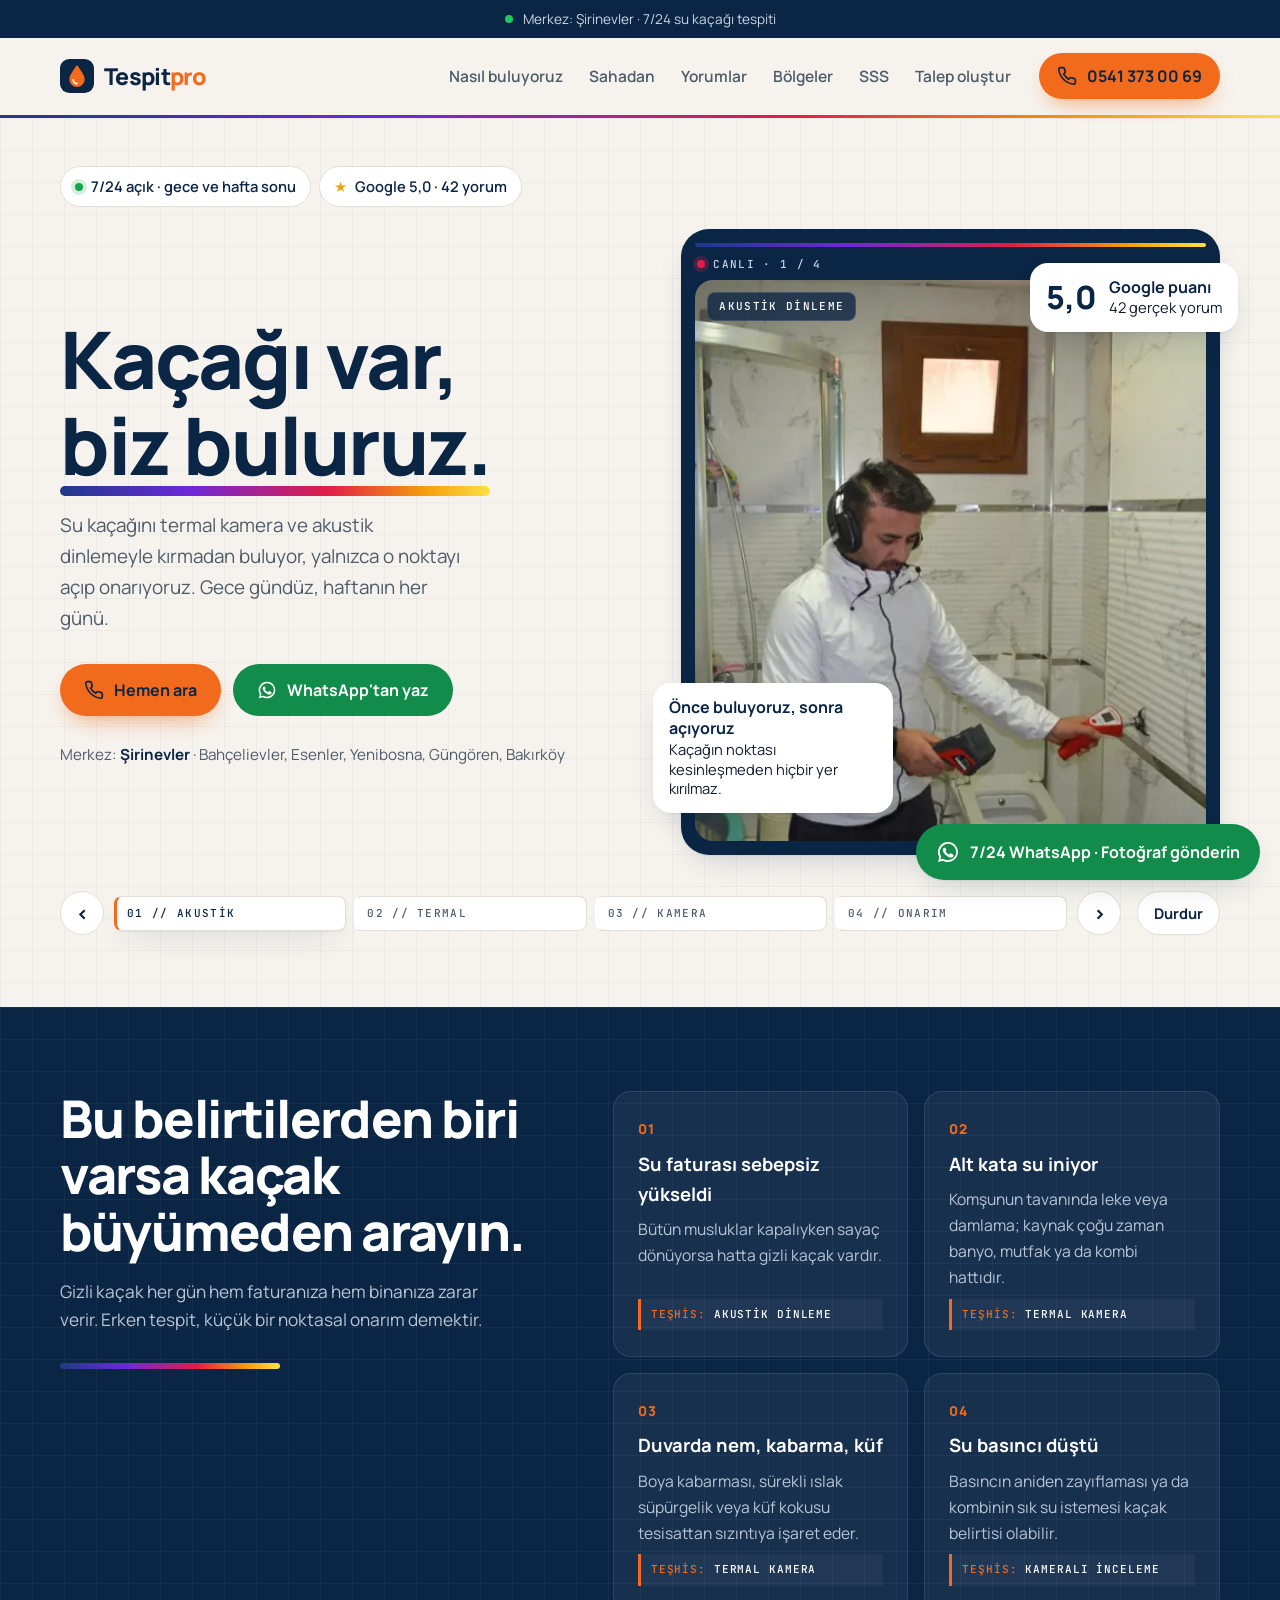
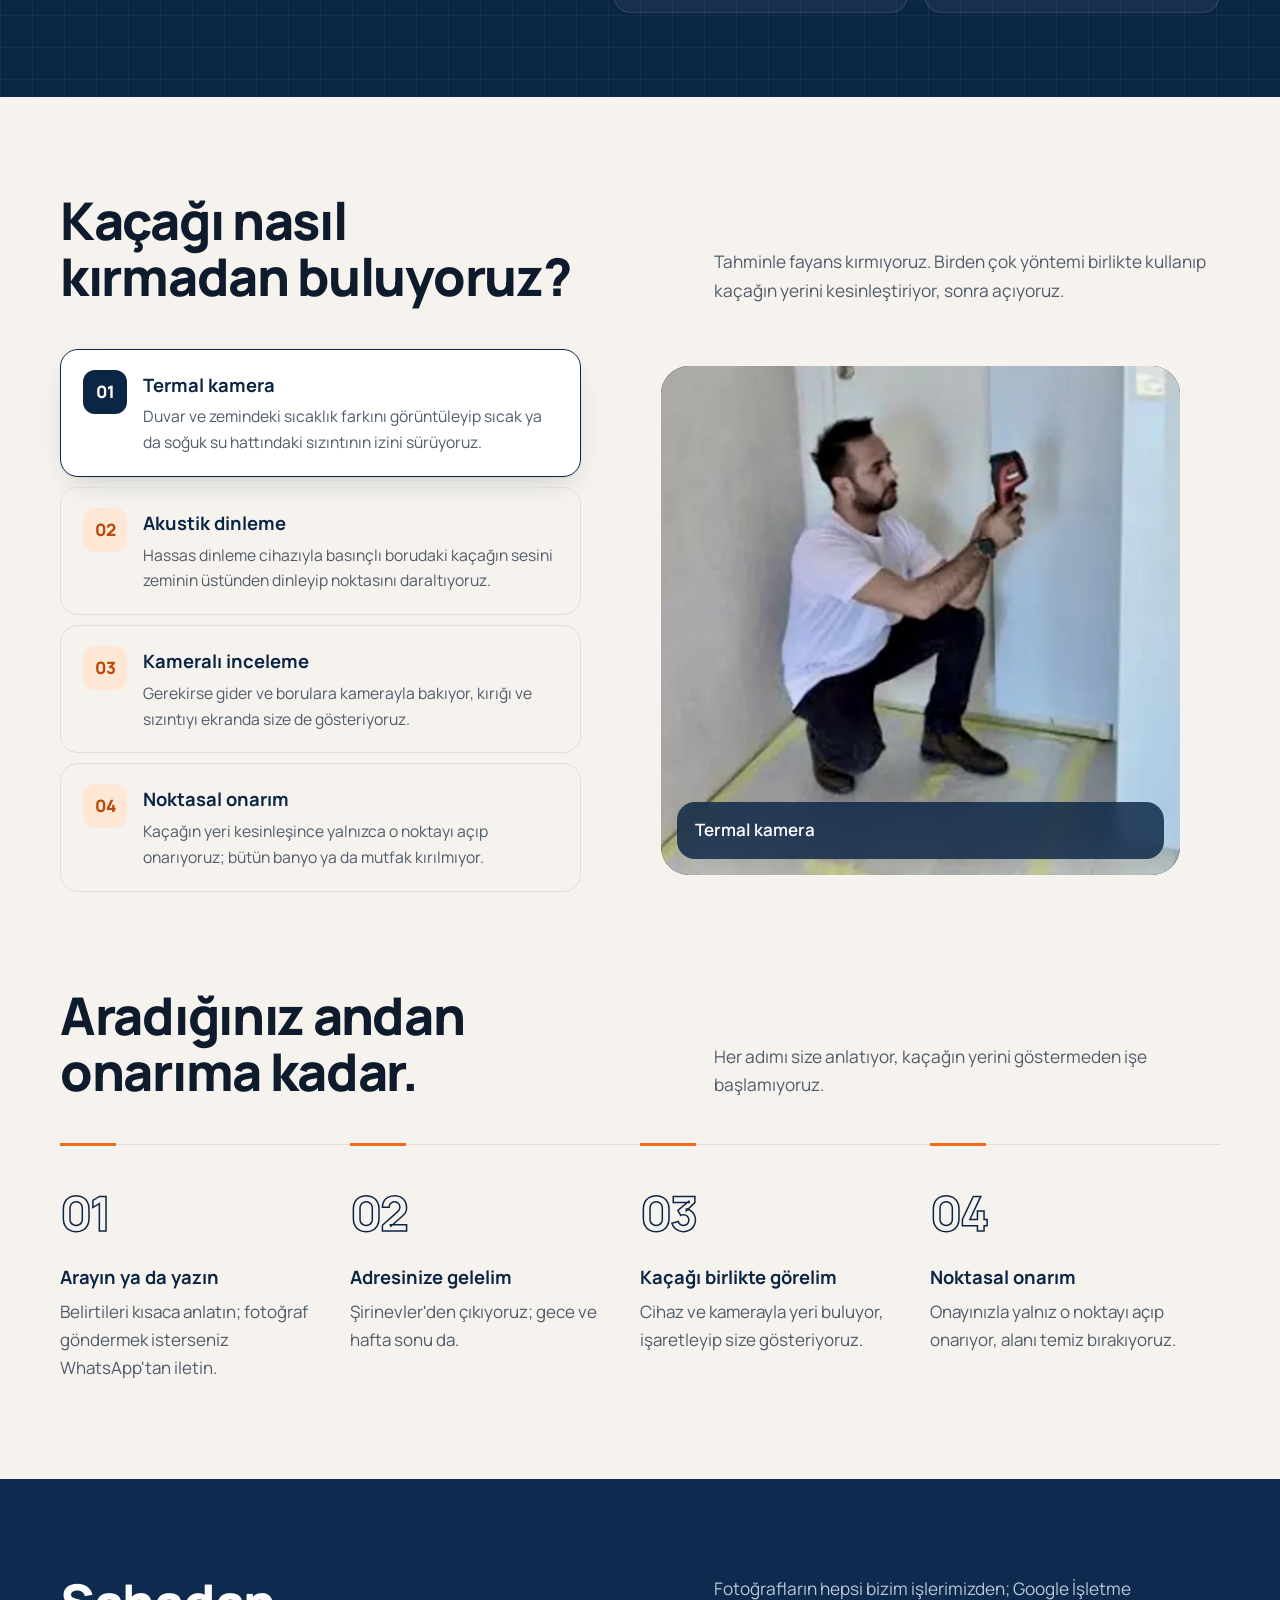
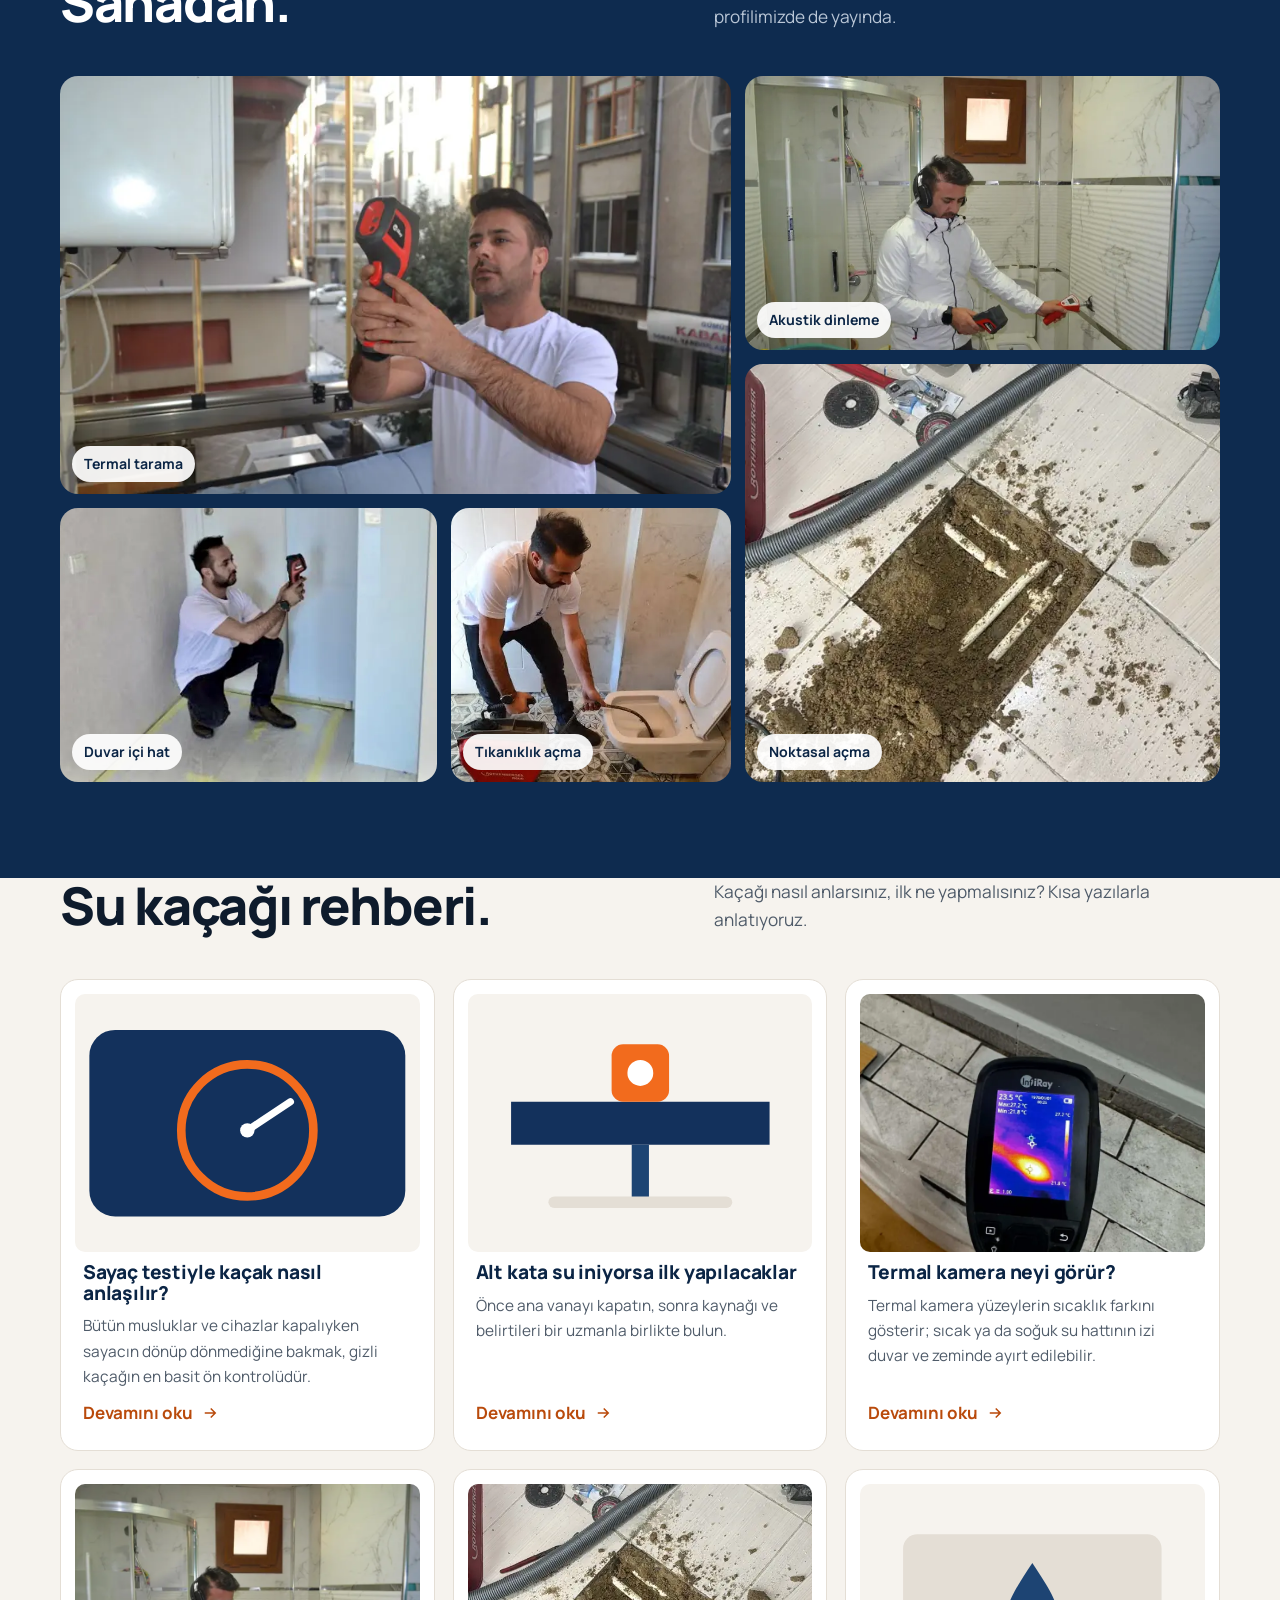
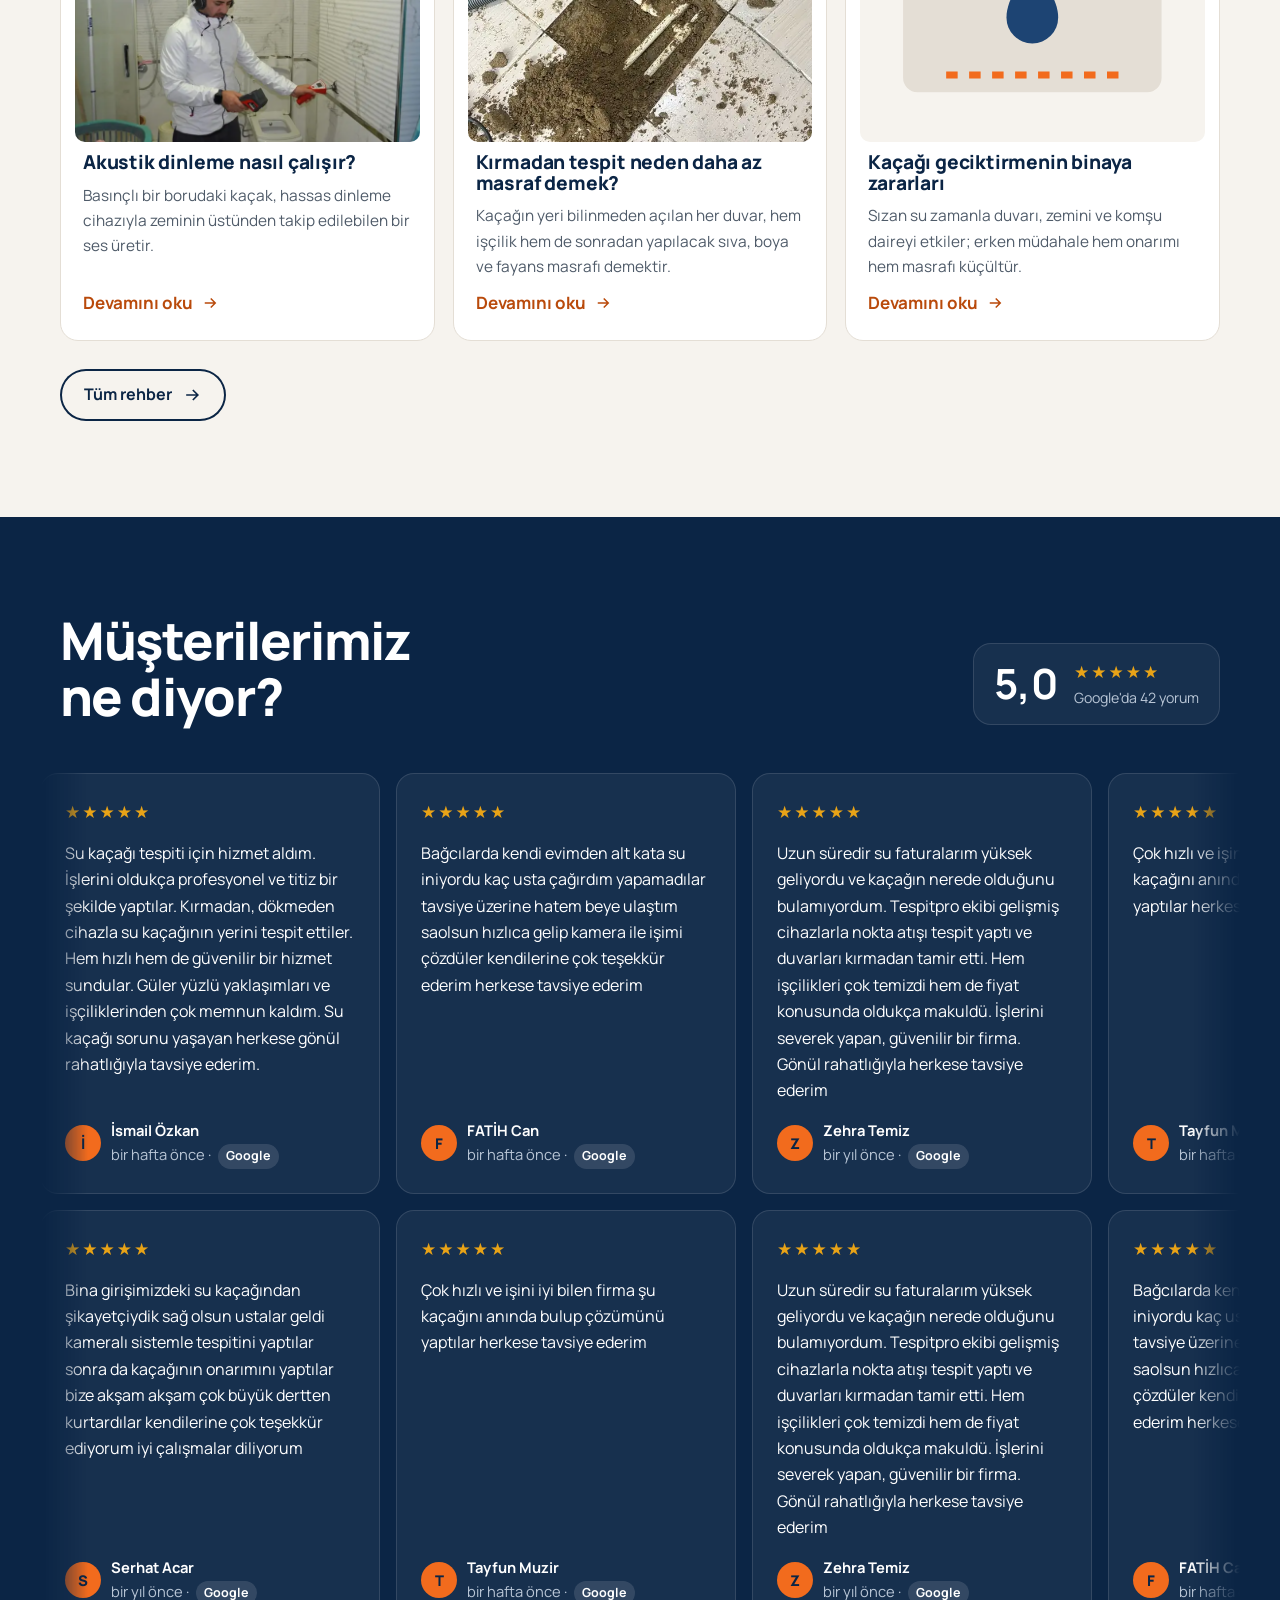
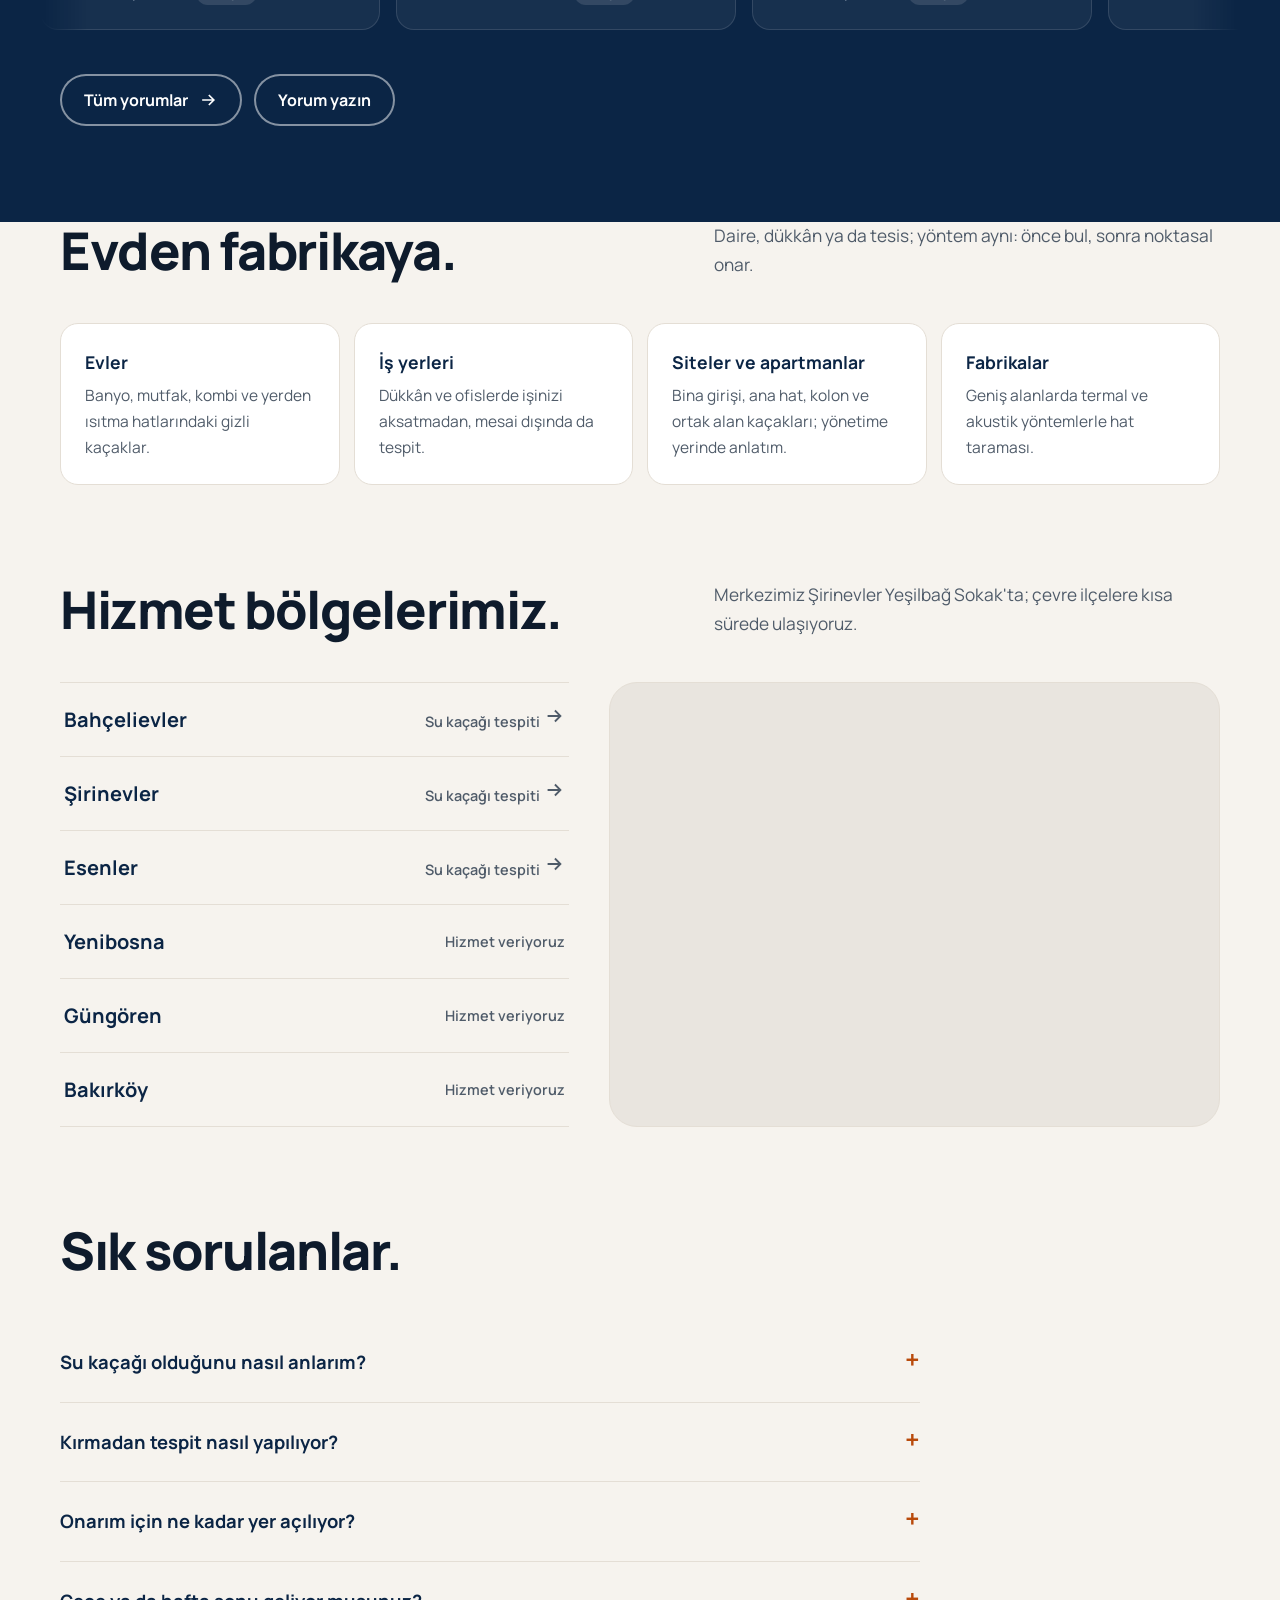
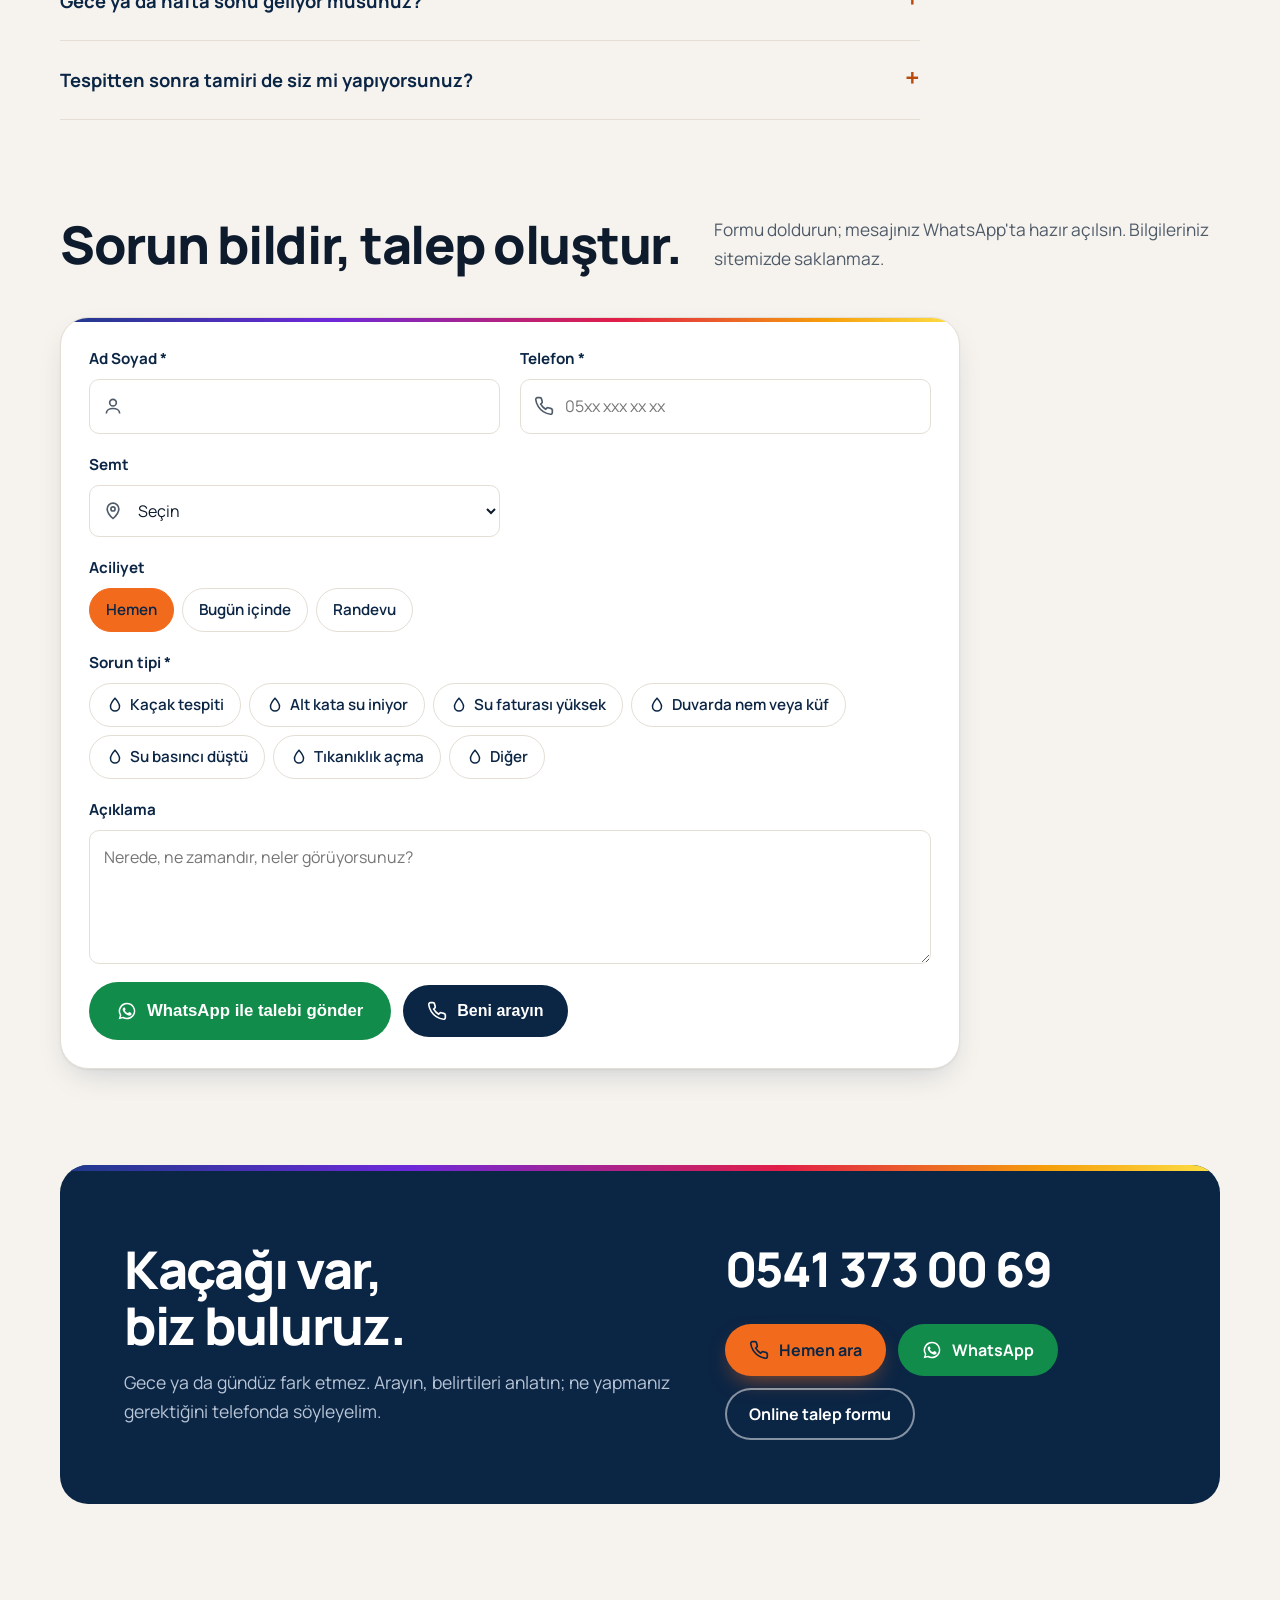
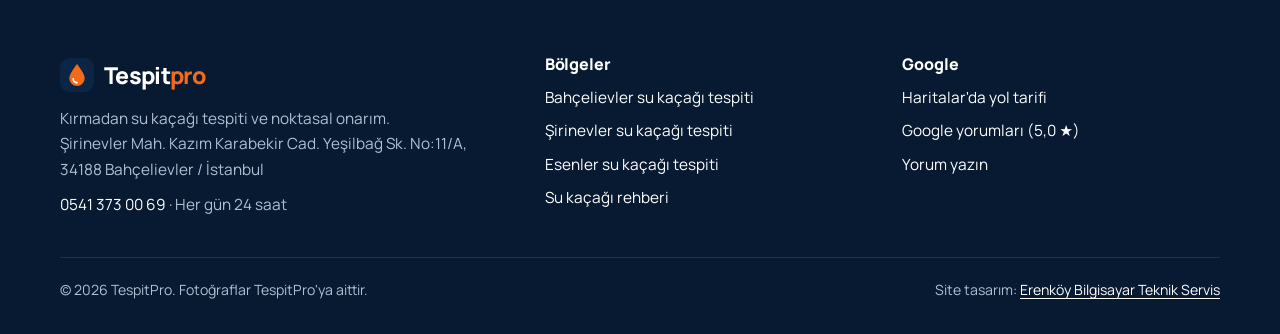
==== commit a8bf3bde: "Google verisi guncelleme" ====
--- a/docs/index.html
+++ b/docs/index.html
@@ -122,7 +122,7 @@
 </div></section><section class="bolum koyu yorum-koyu" id="yorumlar" aria-labelledby="r-bas"><div class="kap">
 <div class="bolum-bas"><div class="yorum-bas"><h2 id="r-bas">Müşterilerimiz<br>ne diyor?</h2></div>
 <a class="buyuk-puan" href="https://maps.google.com/?cid=11539754779874183849" style="text-decoration:none"><b>5,0</b><span><span class="yildizlar" aria-label="5 üzerinden 5,0">★★★★★</span><small>Google'da 42 yorum</small></span></a></div>
-<div class="yorum-bant"><div class="serit-satir"><div class="serit-iz"><div class="serit-grup"><article class="yorum-kart"><span class="yildizlar" aria-label="5 yıldız">★★★★★</span><blockquote>Uzun süredir su faturalarım yüksek geliyordu ve kaçağın nerede olduğunu bulamıyordum. Tespitpro ekibi gelişmiş cihazlarla nokta atışı tespit yaptı ve duvarları kırmadan tamir etti. Hem işçilikleri çok temizdi hem de fiyat konusunda oldukça makuldü. İşlerini severek yapan, güvenilir bir firma. Gönül rahatlığıyla herkese tavsiye ederim</blockquote><footer><span class="bas-harf" aria-hidden="true">Z</span><span><strong>Zehra Temiz</strong>bir yıl önce · <span class="google-rozet">Google</span></span></footer></article><article class="yorum-kart"><span class="yildizlar" aria-label="5 yıldız">★★★★★</span><blockquote>Çok hızlı ve işini iyi bilen firma şu kaçağını anında bulup çözümünü yaptılar herkese tavsiye ederim</blockquote><footer><span class="bas-harf" aria-hidden="true">T</span><span><strong>Tayfun Muzir</strong>bir hafta önce · <span class="google-rozet">Google</span></span></footer></article><article class="yorum-kart"><span class="yildizlar" aria-label="5 yıldız">★★★★★</span><blockquote>Bina girişimizdeki su kaçağından şikayetçiydik sağ olsun ustalar geldi kameralı sistemle tespitini yaptılar sonra da kaçağının onarımını yaptılar bize akşam akşam çok büyük dertten kurtardılar kendilerine çok teşekkür ediyorum iyi çalışmalar diliyorum</blockquote><footer><span class="bas-harf" aria-hidden="true">S</span><span><strong>Serhat Acar</strong>bir yıl önce · <span class="google-rozet">Google</span></span></footer></article><article class="yorum-kart"><span class="yildizlar" aria-label="5 yıldız">★★★★★</span><blockquote>Sabahın erken saatlerinde esenlerde bulunan evimizden alt kata su iniyordu tespitpro firmasıyla görüştüm saolsunlar pazar pazar geldiler cihazla kaçağı bulup anında tamirini gerçekleştirdiler kendilerine bu öz verili çalışmalarından dolayı teşekkür ediyorum</blockquote><footer><span class="bas-harf" aria-hidden="true">e</span><span><strong>erdogan huysuz</strong>bir yıl önce · <span class="google-rozet">Google</span></span></footer></article><article class="yorum-kart"><span class="yildizlar" aria-label="5 yıldız">★★★★★</span><blockquote>Alt komşuya su sızıyor diye ne yapacağımızı şaşırmıştık, sağ olsunlar hemen yetiştiler. Cihazla bakıp kaçağı buldular, tamiri de tertemiz oldu. En azından gözümüz arkada kalmadı, teşekkürler.</blockquote><footer><span class="bas-harf" aria-hidden="true">A</span><span><strong>Adilhan Ömer Önder</strong>8 ay önce · <span class="google-rozet">Google</span></span></footer></article></div><div class="serit-grup" aria-hidden="true"><article class="yorum-kart"><span class="yildizlar" aria-label="5 yıldız">★★★★★</span><blockquote>Uzun süredir su faturalarım yüksek geliyordu ve kaçağın nerede olduğunu bulamıyordum. Tespitpro ekibi gelişmiş cihazlarla nokta atışı tespit yaptı ve duvarları kırmadan tamir etti. Hem işçilikleri çok temizdi hem de fiyat konusunda oldukça makuldü. İşlerini severek yapan, güvenilir bir firma. Gönül rahatlığıyla herkese tavsiye ederim</blockquote><footer><span class="bas-harf" aria-hidden="true">Z</span><span><strong>Zehra Temiz</strong>bir yıl önce · <span class="google-rozet">Google</span></span></footer></article><article class="yorum-kart"><span class="yildizlar" aria-label="5 yıldız">★★★★★</span><blockquote>Çok hızlı ve işini iyi bilen firma şu kaçağını anında bulup çözümünü yaptılar herkese tavsiye ederim</blockquote><footer><span class="bas-harf" aria-hidden="true">T</span><span><strong>Tayfun Muzir</strong>bir hafta önce · <span class="google-rozet">Google</span></span></footer></article><article class="yorum-kart"><span class="yildizlar" aria-label="5 yıldız">★★★★★</span><blockquote>Bina girişimizdeki su kaçağından şikayetçiydik sağ olsun ustalar geldi kameralı sistemle tespitini yaptılar sonra da kaçağının onarımını yaptılar bize akşam akşam çok büyük dertten kurtardılar kendilerine çok teşekkür ediyorum iyi çalışmalar diliyorum</blockquote><footer><span class="bas-harf" aria-hidden="true">S</span><span><strong>Serhat Acar</strong>bir yıl önce · <span class="google-rozet">Google</span></span></footer></article><article class="yorum-kart"><span class="yildizlar" aria-label="5 yıldız">★★★★★</span><blockquote>Sabahın erken saatlerinde esenlerde bulunan evimizden alt kata su iniyordu tespitpro firmasıyla görüştüm saolsunlar pazar pazar geldiler cihazla kaçağı bulup anında tamirini gerçekleştirdiler kendilerine bu öz verili çalışmalarından dolayı teşekkür ediyorum</blockquote><footer><span class="bas-harf" aria-hidden="true">e</span><span><strong>erdogan huysuz</strong>bir yıl önce · <span class="google-rozet">Google</span></span></footer></article><article class="yorum-kart"><span class="yildizlar" aria-label="5 yıldız">★★★★★</span><blockquote>Alt komşuya su sızıyor diye ne yapacağımızı şaşırmıştık, sağ olsunlar hemen yetiştiler. Cihazla bakıp kaçağı buldular, tamiri de tertemiz oldu. En azından gözümüz arkada kalmadı, teşekkürler.</blockquote><footer><span class="bas-harf" aria-hidden="true">A</span><span><strong>Adilhan Ömer Önder</strong>8 ay önce · <span class="google-rozet">Google</span></span></footer></article></div></div></div><div class="serit-satir ters" aria-hidden="true"><div class="serit-iz"><div class="serit-grup"><article class="yorum-kart"><span class="yildizlar" aria-label="5 yıldız">★★★★★</span><blockquote>Alt komşuya su sızıyor diye ne yapacağımızı şaşırmıştık, sağ olsunlar hemen yetiştiler. Cihazla bakıp kaçağı buldular, tamiri de tertemiz oldu. En azından gözümüz arkada kalmadı, teşekkürler.</blockquote><footer><span class="bas-harf" aria-hidden="true">A</span><span><strong>Adilhan Ömer Önder</strong>8 ay önce · <span class="google-rozet">Google</span></span></footer></article><article class="yorum-kart"><span class="yildizlar" aria-label="5 yıldız">★★★★★</span><blockquote>Sabahın erken saatlerinde esenlerde bulunan evimizden alt kata su iniyordu tespitpro firmasıyla görüştüm saolsunlar pazar pazar geldiler cihazla kaçağı bulup anında tamirini gerçekleştirdiler kendilerine bu öz verili çalışmalarından dolayı teşekkür ediyorum</blockquote><footer><span class="bas-harf" aria-hidden="true">e</span><span><strong>erdogan huysuz</strong>bir yıl önce · <span class="google-rozet">Google</span></span></footer></article><article class="yorum-kart"><span class="yildizlar" aria-label="5 yıldız">★★★★★</span><blockquote>Bina girişimizdeki su kaçağından şikayetçiydik sağ olsun ustalar geldi kameralı sistemle tespitini yaptılar sonra da kaçağının onarımını yaptılar bize akşam akşam çok büyük dertten kurtardılar kendilerine çok teşekkür ediyorum iyi çalışmalar diliyorum</blockquote><footer><span class="bas-harf" aria-hidden="true">S</span><span><strong>Serhat Acar</strong>bir yıl önce · <span class="google-rozet">Google</span></span></footer></article><article class="yorum-kart"><span class="yildizlar" aria-label="5 yıldız">★★★★★</span><blockquote>Çok hızlı ve işini iyi bilen firma şu kaçağını anında bulup çözümünü yaptılar herkese tavsiye ederim</blockquote><footer><span class="bas-harf" aria-hidden="true">T</span><span><strong>Tayfun Muzir</strong>bir hafta önce · <span class="google-rozet">Google</span></span></footer></article><article class="yorum-kart"><span class="yildizlar" aria-label="5 yıldız">★★★★★</span><blockquote>Uzun süredir su faturalarım yüksek geliyordu ve kaçağın nerede olduğunu bulamıyordum. Tespitpro ekibi gelişmiş cihazlarla nokta atışı tespit yaptı ve duvarları kırmadan tamir etti. Hem işçilikleri çok temizdi hem de fiyat konusunda oldukça makuldü. İşlerini severek yapan, güvenilir bir firma. Gönül rahatlığıyla herkese tavsiye ederim</blockquote><footer><span class="bas-harf" aria-hidden="true">Z</span><span><strong>Zehra Temiz</strong>bir yıl önce · <span class="google-rozet">Google</span></span></footer></article></div><div class="serit-grup" aria-hidden="true"><article class="yorum-kart"><span class="yildizlar" aria-label="5 yıldız">★★★★★</span><blockquote>Alt komşuya su sızıyor diye ne yapacağımızı şaşırmıştık, sağ olsunlar hemen yetiştiler. Cihazla bakıp kaçağı buldular, tamiri de tertemiz oldu. En azından gözümüz arkada kalmadı, teşekkürler.</blockquote><footer><span class="bas-harf" aria-hidden="true">A</span><span><strong>Adilhan Ömer Önder</strong>8 ay önce · <span class="google-rozet">Google</span></span></footer></article><article class="yorum-kart"><span class="yildizlar" aria-label="5 yıldız">★★★★★</span><blockquote>Sabahın erken saatlerinde esenlerde bulunan evimizden alt kata su iniyordu tespitpro firmasıyla görüştüm saolsunlar pazar pazar geldiler cihazla kaçağı bulup anında tamirini gerçekleştirdiler kendilerine bu öz verili çalışmalarından dolayı teşekkür ediyorum</blockquote><footer><span class="bas-harf" aria-hidden="true">e</span><span><strong>erdogan huysuz</strong>bir yıl önce · <span class="google-rozet">Google</span></span></footer></article><article class="yorum-kart"><span class="yildizlar" aria-label="5 yıldız">★★★★★</span><blockquote>Bina girişimizdeki su kaçağından şikayetçiydik sağ olsun ustalar geldi kameralı sistemle tespitini yaptılar sonra da kaçağının onarımını yaptılar bize akşam akşam çok büyük dertten kurtardılar kendilerine çok teşekkür ediyorum iyi çalışmalar diliyorum</blockquote><footer><span class="bas-harf" aria-hidden="true">S</span><span><strong>Serhat Acar</strong>bir yıl önce · <span class="google-rozet">Google</span></span></footer></article><article class="yorum-kart"><span class="yildizlar" aria-label="5 yıldız">★★★★★</span><blockquote>Çok hızlı ve işini iyi bilen firma şu kaçağını anında bulup çözümünü yaptılar herkese tavsiye ederim</blockquote><footer><span class="bas-harf" aria-hidden="true">T</span><span><strong>Tayfun Muzir</strong>bir hafta önce · <span class="google-rozet">Google</span></span></footer></article><article class="yorum-kart"><span class="yildizlar" aria-label="5 yıldız">★★★★★</span><blockquote>Uzun süredir su faturalarım yüksek geliyordu ve kaçağın nerede olduğunu bulamıyordum. Tespitpro ekibi gelişmiş cihazlarla nokta atışı tespit yaptı ve duvarları kırmadan tamir etti. Hem işçilikleri çok temizdi hem de fiyat konusunda oldukça makuldü. İşlerini severek yapan, güvenilir bir firma. Gönül rahatlığıyla herkese tavsiye ederim</blockquote><footer><span class="bas-harf" aria-hidden="true">Z</span><span><strong>Zehra Temiz</strong>bir yıl önce · <span class="google-rozet">Google</span></span></footer></article></div></div></div></div>
+<div class="yorum-bant"><div class="serit-satir"><div class="serit-iz"><div class="serit-grup"><article class="yorum-kart"><span class="yildizlar" aria-label="5 yıldız">★★★★★</span><blockquote>Su kaçağı tespiti için hizmet aldım. İşlerini oldukça profesyonel ve titiz bir şekilde yaptılar. Kırmadan, dökmeden cihazla su kaçağının yerini tespit ettiler. Hem hızlı hem de güvenilir bir hizmet sundular. Güler yüzlü yaklaşımları ve işçiliklerinden çok memnun kaldım. Su kaçağı sorunu yaşayan herkese gönül rahatlığıyla tavsiye ederim.</blockquote><footer><span class="bas-harf" aria-hidden="true">İ</span><span><strong>İsmail Özkan</strong>bir hafta önce · <span class="google-rozet">Google</span></span></footer></article><article class="yorum-kart"><span class="yildizlar" aria-label="5 yıldız">★★★★★</span><blockquote>Bağcılarda kendi evimden alt kata su iniyordu kaç usta çağırdım yapamadılar tavsiye üzerine hatem beye ulaştım saolsun hızlıca gelip kamera ile işimi çözdüler kendilerine çok teşekkür ederim herkese tavsiye ederim</blockquote><footer><span class="bas-harf" aria-hidden="true">F</span><span><strong>FATİH Can</strong>bir hafta önce · <span class="google-rozet">Google</span></span></footer></article><article class="yorum-kart"><span class="yildizlar" aria-label="5 yıldız">★★★★★</span><blockquote>Uzun süredir su faturalarım yüksek geliyordu ve kaçağın nerede olduğunu bulamıyordum. Tespitpro ekibi gelişmiş cihazlarla nokta atışı tespit yaptı ve duvarları kırmadan tamir etti. Hem işçilikleri çok temizdi hem de fiyat konusunda oldukça makuldü. İşlerini severek yapan, güvenilir bir firma. Gönül rahatlığıyla herkese tavsiye ederim</blockquote><footer><span class="bas-harf" aria-hidden="true">Z</span><span><strong>Zehra Temiz</strong>bir yıl önce · <span class="google-rozet">Google</span></span></footer></article><article class="yorum-kart"><span class="yildizlar" aria-label="5 yıldız">★★★★★</span><blockquote>Çok hızlı ve işini iyi bilen firma şu kaçağını anında bulup çözümünü yaptılar herkese tavsiye ederim</blockquote><footer><span class="bas-harf" aria-hidden="true">T</span><span><strong>Tayfun Muzir</strong>bir hafta önce · <span class="google-rozet">Google</span></span></footer></article><article class="yorum-kart"><span class="yildizlar" aria-label="5 yıldız">★★★★★</span><blockquote>Bina girişimizdeki su kaçağından şikayetçiydik sağ olsun ustalar geldi kameralı sistemle tespitini yaptılar sonra da kaçağının onarımını yaptılar bize akşam akşam çok büyük dertten kurtardılar kendilerine çok teşekkür ediyorum iyi çalışmalar diliyorum</blockquote><footer><span class="bas-harf" aria-hidden="true">S</span><span><strong>Serhat Acar</strong>bir yıl önce · <span class="google-rozet">Google</span></span></footer></article></div><div class="serit-grup" aria-hidden="true"><article class="yorum-kart"><span class="yildizlar" aria-label="5 yıldız">★★★★★</span><blockquote>Su kaçağı tespiti için hizmet aldım. İşlerini oldukça profesyonel ve titiz bir şekilde yaptılar. Kırmadan, dökmeden cihazla su kaçağının yerini tespit ettiler. Hem hızlı hem de güvenilir bir hizmet sundular. Güler yüzlü yaklaşımları ve işçiliklerinden çok memnun kaldım. Su kaçağı sorunu yaşayan herkese gönül rahatlığıyla tavsiye ederim.</blockquote><footer><span class="bas-harf" aria-hidden="true">İ</span><span><strong>İsmail Özkan</strong>bir hafta önce · <span class="google-rozet">Google</span></span></footer></article><article class="yorum-kart"><span class="yildizlar" aria-label="5 yıldız">★★★★★</span><blockquote>Bağcılarda kendi evimden alt kata su iniyordu kaç usta çağırdım yapamadılar tavsiye üzerine hatem beye ulaştım saolsun hızlıca gelip kamera ile işimi çözdüler kendilerine çok teşekkür ederim herkese tavsiye ederim</blockquote><footer><span class="bas-harf" aria-hidden="true">F</span><span><strong>FATİH Can</strong>bir hafta önce · <span class="google-rozet">Google</span></span></footer></article><article class="yorum-kart"><span class="yildizlar" aria-label="5 yıldız">★★★★★</span><blockquote>Uzun süredir su faturalarım yüksek geliyordu ve kaçağın nerede olduğunu bulamıyordum. Tespitpro ekibi gelişmiş cihazlarla nokta atışı tespit yaptı ve duvarları kırmadan tamir etti. Hem işçilikleri çok temizdi hem de fiyat konusunda oldukça makuldü. İşlerini severek yapan, güvenilir bir firma. Gönül rahatlığıyla herkese tavsiye ederim</blockquote><footer><span class="bas-harf" aria-hidden="true">Z</span><span><strong>Zehra Temiz</strong>bir yıl önce · <span class="google-rozet">Google</span></span></footer></article><article class="yorum-kart"><span class="yildizlar" aria-label="5 yıldız">★★★★★</span><blockquote>Çok hızlı ve işini iyi bilen firma şu kaçağını anında bulup çözümünü yaptılar herkese tavsiye ederim</blockquote><footer><span class="bas-harf" aria-hidden="true">T</span><span><strong>Tayfun Muzir</strong>bir hafta önce · <span class="google-rozet">Google</span></span></footer></article><article class="yorum-kart"><span class="yildizlar" aria-label="5 yıldız">★★★★★</span><blockquote>Bina girişimizdeki su kaçağından şikayetçiydik sağ olsun ustalar geldi kameralı sistemle tespitini yaptılar sonra da kaçağının onarımını yaptılar bize akşam akşam çok büyük dertten kurtardılar kendilerine çok teşekkür ediyorum iyi çalışmalar diliyorum</blockquote><footer><span class="bas-harf" aria-hidden="true">S</span><span><strong>Serhat Acar</strong>bir yıl önce · <span class="google-rozet">Google</span></span></footer></article></div></div></div><div class="serit-satir ters" aria-hidden="true"><div class="serit-iz"><div class="serit-grup"><article class="yorum-kart"><span class="yildizlar" aria-label="5 yıldız">★★★★★</span><blockquote>Bina girişimizdeki su kaçağından şikayetçiydik sağ olsun ustalar geldi kameralı sistemle tespitini yaptılar sonra da kaçağının onarımını yaptılar bize akşam akşam çok büyük dertten kurtardılar kendilerine çok teşekkür ediyorum iyi çalışmalar diliyorum</blockquote><footer><span class="bas-harf" aria-hidden="true">S</span><span><strong>Serhat Acar</strong>bir yıl önce · <span class="google-rozet">Google</span></span></footer></article><article class="yorum-kart"><span class="yildizlar" aria-label="5 yıldız">★★★★★</span><blockquote>Çok hızlı ve işini iyi bilen firma şu kaçağını anında bulup çözümünü yaptılar herkese tavsiye ederim</blockquote><footer><span class="bas-harf" aria-hidden="true">T</span><span><strong>Tayfun Muzir</strong>bir hafta önce · <span class="google-rozet">Google</span></span></footer></article><article class="yorum-kart"><span class="yildizlar" aria-label="5 yıldız">★★★★★</span><blockquote>Uzun süredir su faturalarım yüksek geliyordu ve kaçağın nerede olduğunu bulamıyordum. Tespitpro ekibi gelişmiş cihazlarla nokta atışı tespit yaptı ve duvarları kırmadan tamir etti. Hem işçilikleri çok temizdi hem de fiyat konusunda oldukça makuldü. İşlerini severek yapan, güvenilir bir firma. Gönül rahatlığıyla herkese tavsiye ederim</blockquote><footer><span class="bas-harf" aria-hidden="true">Z</span><span><strong>Zehra Temiz</strong>bir yıl önce · <span class="google-rozet">Google</span></span></footer></article><article class="yorum-kart"><span class="yildizlar" aria-label="5 yıldız">★★★★★</span><blockquote>Bağcılarda kendi evimden alt kata su iniyordu kaç usta çağırdım yapamadılar tavsiye üzerine hatem beye ulaştım saolsun hızlıca gelip kamera ile işimi çözdüler kendilerine çok teşekkür ederim herkese tavsiye ederim</blockquote><footer><span class="bas-harf" aria-hidden="true">F</span><span><strong>FATİH Can</strong>bir hafta önce · <span class="google-rozet">Google</span></span></footer></article><article class="yorum-kart"><span class="yildizlar" aria-label="5 yıldız">★★★★★</span><blockquote>Su kaçağı tespiti için hizmet aldım. İşlerini oldukça profesyonel ve titiz bir şekilde yaptılar. Kırmadan, dökmeden cihazla su kaçağının yerini tespit ettiler. Hem hızlı hem de güvenilir bir hizmet sundular. Güler yüzlü yaklaşımları ve işçiliklerinden çok memnun kaldım. Su kaçağı sorunu yaşayan herkese gönül rahatlığıyla tavsiye ederim.</blockquote><footer><span class="bas-harf" aria-hidden="true">İ</span><span><strong>İsmail Özkan</strong>bir hafta önce · <span class="google-rozet">Google</span></span></footer></article></div><div class="serit-grup" aria-hidden="true"><article class="yorum-kart"><span class="yildizlar" aria-label="5 yıldız">★★★★★</span><blockquote>Bina girişimizdeki su kaçağından şikayetçiydik sağ olsun ustalar geldi kameralı sistemle tespitini yaptılar sonra da kaçağının onarımını yaptılar bize akşam akşam çok büyük dertten kurtardılar kendilerine çok teşekkür ediyorum iyi çalışmalar diliyorum</blockquote><footer><span class="bas-harf" aria-hidden="true">S</span><span><strong>Serhat Acar</strong>bir yıl önce · <span class="google-rozet">Google</span></span></footer></article><article class="yorum-kart"><span class="yildizlar" aria-label="5 yıldız">★★★★★</span><blockquote>Çok hızlı ve işini iyi bilen firma şu kaçağını anında bulup çözümünü yaptılar herkese tavsiye ederim</blockquote><footer><span class="bas-harf" aria-hidden="true">T</span><span><strong>Tayfun Muzir</strong>bir hafta önce · <span class="google-rozet">Google</span></span></footer></article><article class="yorum-kart"><span class="yildizlar" aria-label="5 yıldız">★★★★★</span><blockquote>Uzun süredir su faturalarım yüksek geliyordu ve kaçağın nerede olduğunu bulamıyordum. Tespitpro ekibi gelişmiş cihazlarla nokta atışı tespit yaptı ve duvarları kırmadan tamir etti. Hem işçilikleri çok temizdi hem de fiyat konusunda oldukça makuldü. İşlerini severek yapan, güvenilir bir firma. Gönül rahatlığıyla herkese tavsiye ederim</blockquote><footer><span class="bas-harf" aria-hidden="true">Z</span><span><strong>Zehra Temiz</strong>bir yıl önce · <span class="google-rozet">Google</span></span></footer></article><article class="yorum-kart"><span class="yildizlar" aria-label="5 yıldız">★★★★★</span><blockquote>Bağcılarda kendi evimden alt kata su iniyordu kaç usta çağırdım yapamadılar tavsiye üzerine hatem beye ulaştım saolsun hızlıca gelip kamera ile işimi çözdüler kendilerine çok teşekkür ederim herkese tavsiye ederim</blockquote><footer><span class="bas-harf" aria-hidden="true">F</span><span><strong>FATİH Can</strong>bir hafta önce · <span class="google-rozet">Google</span></span></footer></article><article class="yorum-kart"><span class="yildizlar" aria-label="5 yıldız">★★★★★</span><blockquote>Su kaçağı tespiti için hizmet aldım. İşlerini oldukça profesyonel ve titiz bir şekilde yaptılar. Kırmadan, dökmeden cihazla su kaçağının yerini tespit ettiler. Hem hızlı hem de güvenilir bir hizmet sundular. Güler yüzlü yaklaşımları ve işçiliklerinden çok memnun kaldım. Su kaçağı sorunu yaşayan herkese gönül rahatlığıyla tavsiye ederim.</blockquote><footer><span class="bas-harf" aria-hidden="true">İ</span><span><strong>İsmail Özkan</strong>bir hafta önce · <span class="google-rozet">Google</span></span></footer></article></div></div></div></div>
 <div class="btnler" style="margin-top:24px"><a class="btn btn-hayalet" href="https://maps.google.com/?cid=11539754779874183849">Tüm yorumlar <svg viewBox="0 0 24 24" width="22" height="22" fill="none" stroke="currentColor" stroke-width="2" aria-hidden="true"><path d="M5 12h14M13 6l6 6-6 6"/></svg></a><a class="btn btn-hayalet" href="https://search.google.com/local/writereview?placeid=ChIJu-e2S3qlyhQRqUqEAdVxJaA">Yorum yazın</a></div>
 </div></section><section class="bolum" style="padding-top:0" aria-labelledby="k-bas"><div class="kap">
 <div class="bolum-bas"><h2 id="k-bas">Evden fabrikaya.</h2><p>Daire, dükkân ya da tesis; yöntem aynı: önce bul, sonra noktasal onar.</p></div>
